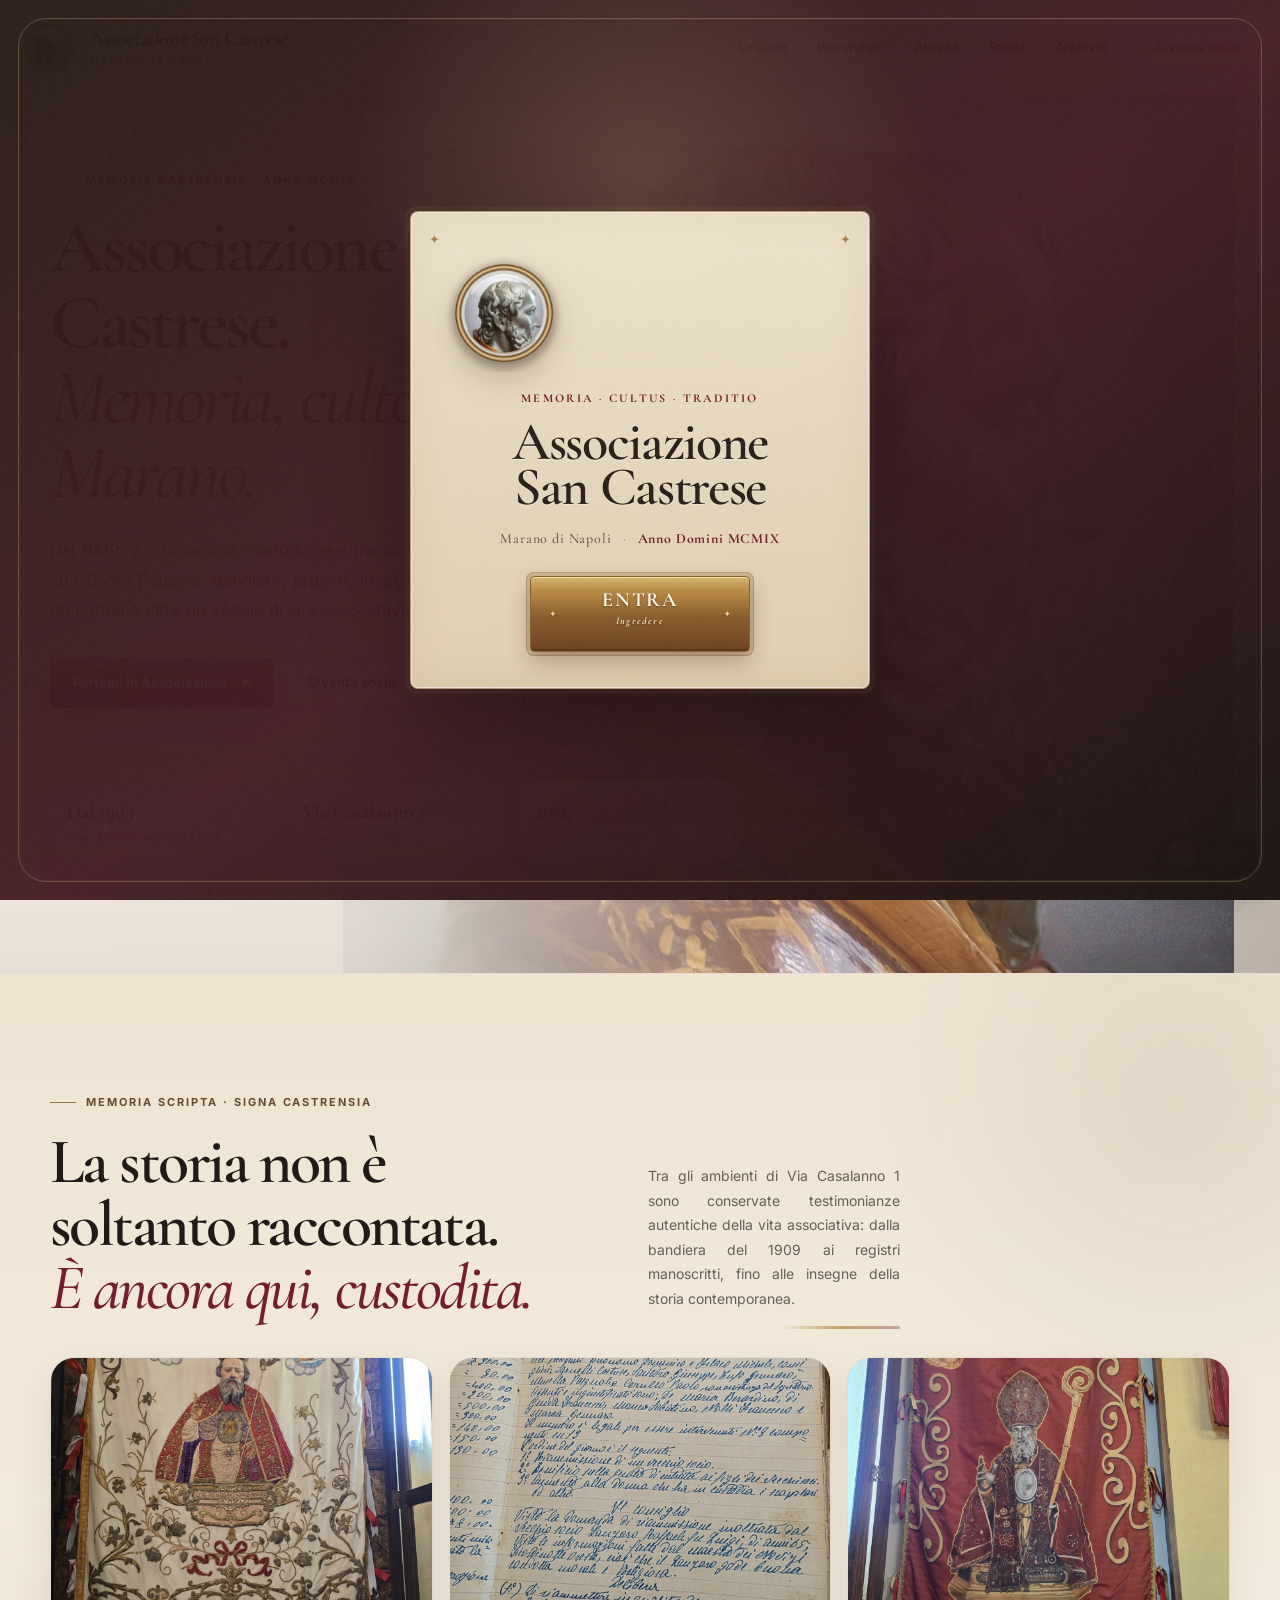
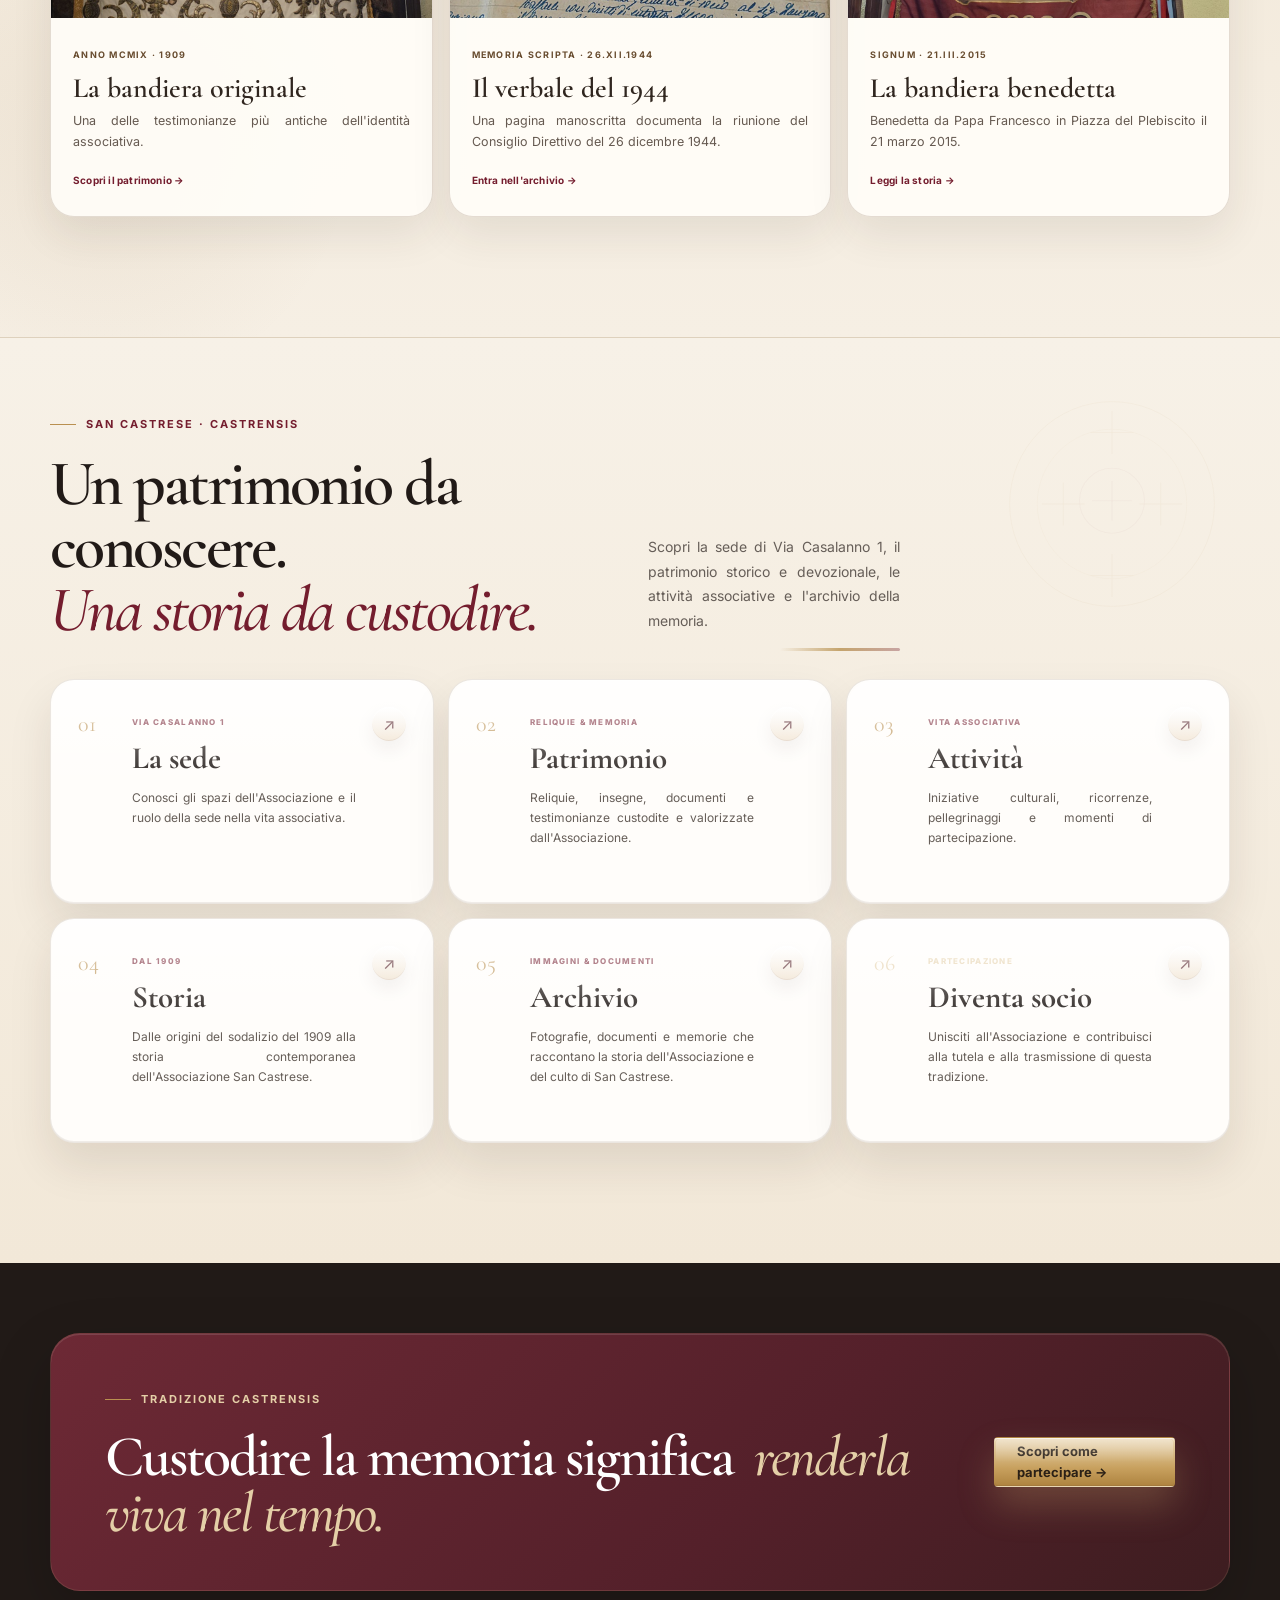
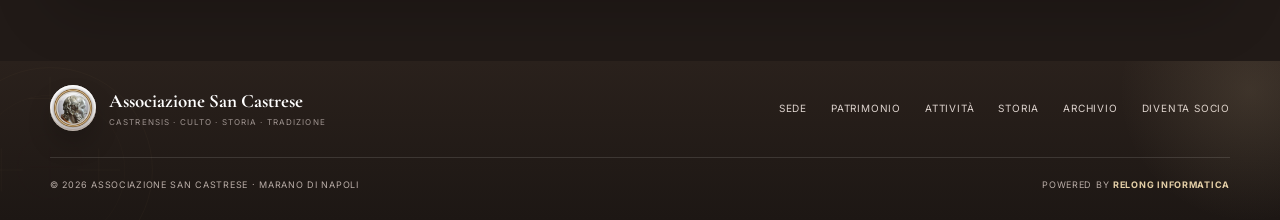
==== index.html @ 74fee5f2 "Add files via upload" ====
<!doctype html>
<html lang="it">
<head>
  <meta charset="utf-8" />
  <meta name="viewport" content="width=device-width, initial-scale=1" />
  <meta name="theme-color" content="#731c2b" />
    <meta name="application-name" content="San Castrese" />
  <meta name="mobile-web-app-capable" content="yes" />
  <meta name="apple-mobile-web-app-capable" content="yes" />
  <meta name="apple-mobile-web-app-title" content="San Castrese" />
  <meta name="apple-mobile-web-app-status-bar-style" content="black" />
  <link rel="manifest" href="manifest.webmanifest?v=5.9.5" />
  <link rel="apple-touch-icon" sizes="180x180" href="assets/apple-touch-icon-180.png?v=5.9.5" />
<meta name="description" content="Associazione San Castrese di Marano di Napoli. Dal 1909, memoria, culto e tradizione: sede, patrimonio storico, archivio e attività associative." />
  <meta property="og:title" content="Associazione San Castrese | Marano di Napoli" />
  <meta property="og:description" content="Dal 1909, memoria, culto e tradizione. Scopri la sede, il patrimonio storico, l’archivio e le attività dell’Associazione San Castrese." />
  <meta property="og:type" content="website" />
  <meta property="og:url" content="https://associazionesancastresemarano.it/" />
  <meta property="og:site_name" content="Associazione San Castrese" />
  <meta property="og:locale" content="it_IT" />
  <meta property="og:image" content="https://associazionesancastresemarano.it/assets/og-san-castrese-storico-v591.jpg?v=594" />
  <meta property="og:image:secure_url" content="https://associazionesancastresemarano.it/assets/og-san-castrese-storico-v591.jpg?v=594" />
  <meta property="og:image:type" content="image/jpeg" />
  <meta property="og:image:width" content="1200" />
  <meta property="og:image:height" content="630" />
  <meta property="og:image:alt" content="Associazione San Castrese di Marano di Napoli con la bandiera storica originale del 1909" />
  <meta name="twitter:card" content="summary_large_image" />
  <meta name="twitter:title" content="Associazione San Castrese | Marano di Napoli" />
  <meta name="twitter:description" content="Dal 1909, memoria, culto e tradizione. Patrimonio storico, archivio e attività dell’Associazione San Castrese." />
  <meta name="twitter:image" content="https://associazionesancastresemarano.it/assets/og-san-castrese-storico-v591.jpg?v=594" />
  <link rel="canonical" href="https://associazionesancastresemarano.it/" />
  <title>Associazione San Castrese | Marano di Napoli</title>
  <link rel="icon" type="image/png" sizes="512x512" href="assets/favicon-san-castrese-3d.png?v=5.5" />
  <link rel="preconnect" href="https://fonts.googleapis.com">
  <link rel="preconnect" href="https://fonts.gstatic.com" crossorigin>
  <link href="https://fonts.googleapis.com/css2?family=Cormorant+Garamond:wght@500;600;700&family=Inter:wght@400;500;600;700&display=swap" rel="stylesheet">
  <link rel="stylesheet" href="styles.css?v=5.9.5" />
</head>
<body>
  <div class="audio-entry" id="audio-entry" role="dialog" aria-modal="true" aria-label="Ingresso al sito">
    <div class="audio-entry-card">
      <img src="assets/logo-san-castrese-3d.png?v=5.7.1.1" alt="Associazione San Castrese" />
      <small class="entry-kicker">Memoria · Cultus · Traditio</small>
      <h1>Associazione<br>San Castrese</h1>
      <p><span>Marano di Napoli</span><b>Anno Domini MCMIX</b></p>
      <button type="button" id="audio-entry-button"><span>Entra</span><small>Ingredere</small></button>
    </div>
  </div>
  <a class="skip-link" href="#contenuto">Vai al contenuto</a>
  <header class="site-header" id="top">
    <div class="nav-shell">
      <a class="brand" href="index.html" aria-label="Associazione San Castrese, torna alla home">
        <span class="brand-mark" aria-hidden="true"><img src="assets/logo-san-castrese-3d.png?v=5.5" alt="" /></span>
        <span class="brand-copy"><strong>Associazione San Castrese</strong><small>Marano di Napoli</small></span>
      </a>
      <button class="menu-toggle" type="button" aria-expanded="false" aria-controls="main-nav" aria-label="Apri menu"><span></span><span></span></button>
      <nav class="main-nav" id="main-nav" aria-label="Navigazione principale">
        <a href="sede.html">La sede</a>
        <a href="patrimonio.html">Patrimonio</a>
        <a href="attivita.html">Attività</a>
        <a href="storia.html">Storia</a>
        <a href="archivio.html">Archivio</a>
        <a href="partecipa.html" class="nav-cta">Diventa socio</a>
      </nav>
    </div>
  </header>
  <main id="contenuto">
    <section class="hero home-hero" aria-labelledby="hero-title">
      <div class="hero-grid container">
        <div class="hero-copy reveal">
          <span class="eyebrow"><i></i>Memoria Castrensis · Anno MCMIX</span>
          <h1 id="hero-title">Associazione San Castrese.<br><em>Memoria, culto e tradizione a Marano.</em></h1>
          <p>Dal 1909 l'Associazione custodisce e tramanda il legame tra Marano di Napoli e il suo Santo Patrono. Bandiere, registri, insegne e memorie conservate nella sede raccontano oltre un secolo di vita associativa.</p>
          <div class="hero-actions"><a class="btn btn-primary" href="https://www.google.com/maps/dir/?api=1&amp;destination=Via%20Casalanno%201%2C%2080016%20Marano%20di%20Napoli%20NA" rel="noopener" target="_blank">Portami in Associazione <span aria-hidden="true">↗</span></a><a class="btn btn-ghost" href="partecipa.html">Diventa socio</a></div>
          <div class="hero-facts"><div><strong>Dal 1909</strong><span>Una storia associativa</span></div><div><strong>Via Casalanno 1</strong><span>La nostra sede</span></div><div><strong>2026</strong><span>Iscrizioni aperte</span></div></div>
        </div>
      </div>
    </section>

    <section class="heritage-window section" aria-labelledby="heritage-home-title">
      <div class="container">
        <div class="compact-head reveal heritage-head">
          <span class="eyebrow antique"><i></i>Memoria scripta · Signa Castrensia</span>
          <h2 id="heritage-home-title">La storia non è soltanto raccontata.<br><em>È ancora qui, custodita.</em></h2>
          <p>Tra gli ambienti di Via Casalanno 1 sono conservate testimonianze autentiche della vita associativa: dalla bandiera del 1909 ai registri manoscritti, fino alle insegne della storia contemporanea.</p>
        </div>
        <div class="heritage-home-grid">
          <a class="heritage-home-card reveal" href="patrimonio.html#signa-castrensia">
            <figure><img src="assets/history/bandiera-1909.jpg" alt="Bandiera storica originale dell'Associazione San Castrese, 1909" loading="lazy"></figure>
            <div><small>Anno MCMIX · 1909</small><strong>La bandiera originale</strong><p>Una delle testimonianze più antiche dell'identità associativa.</p><span>Scopri il patrimonio →</span></div>
          </a>
          <a class="heritage-home-card reveal reveal-delay" href="archivio.html#memoria-scripta">
            <figure><img src="assets/history/verbale-26-dicembre-1944.jpg" alt="Registro manoscritto con verbale del 26 dicembre 1944" loading="lazy"></figure>
            <div><small>Memoria scripta · 26.XII.1944</small><strong>Il verbale del 1944</strong><p>Una pagina manoscritta documenta la riunione del Consiglio Direttivo del 26 dicembre 1944.</p><span>Entra nell'archivio →</span></div>
          </a>
          <a class="heritage-home-card reveal" href="patrimonio.html#signa-castrensia">
            <figure><img src="assets/history/bandiera-2015.jpg" alt="Bandiera dell'Associazione benedetta da Papa Francesco a Napoli il 21 marzo 2015" loading="lazy"></figure>
            <div><small>Signum · 21.III.2015</small><strong>La bandiera benedetta</strong><p>Benedetta da Papa Francesco in Piazza del Plebiscito il 21 marzo 2015.</p><span>Leggi la storia →</span></div>
          </a>
        </div>
      </div>
    </section>
    <section class="site-hub section" id="scopri">
      <div class="container">
        <div class="compact-head reveal"><span class="eyebrow"><i></i>San Castrese · Castrensis</span><h2>Un patrimonio da conoscere.<br><em>Una storia da custodire.</em></h2><p>Scopri la sede di Via Casalanno 1, il patrimonio storico e devozionale, le attività associative e l'archivio della memoria.</p></div>
        <div class="hub-grid">
          <a class="hub-card reveal" href="sede.html"><span>01</span><div><small>Via Casalanno 1</small><strong>La sede</strong><p>Conosci gli spazi dell'Associazione e il ruolo della sede nella vita associativa.</p></div><i>↗</i></a>
          <a class="hub-card reveal" href="patrimonio.html"><span>02</span><div><small>Reliquie & memoria</small><strong>Patrimonio</strong><p>Reliquie, insegne, documenti e testimonianze custodite e valorizzate dall'Associazione.</p></div><i>↗</i></a>
          <a class="hub-card reveal" href="attivita.html"><span>03</span><div><small>Vita associativa</small><strong>Attività</strong><p>Iniziative culturali, ricorrenze, pellegrinaggi e momenti di partecipazione.</p></div><i>↗</i></a>
          <a class="hub-card reveal" href="storia.html"><span>04</span><div><small>Dal 1909</small><strong>Storia</strong><p>Dalle origini del sodalizio del 1909 alla storia contemporanea dell'Associazione San Castrese.</p></div><i>↗</i></a>
          <a class="hub-card reveal" href="archivio.html"><span>05</span><div><small>Immagini & documenti</small><strong>Archivio</strong><p>Fotografie, documenti e memorie che raccontano la storia dell'Associazione e del culto di San Castrese.</p></div><i>↗</i></a>
          <a class="hub-card hub-card-wine reveal" href="partecipa.html"><span>06</span><div><small>Partecipazione</small><strong>Diventa socio</strong><p>Unisciti all'Associazione e contribuisci alla tutela e alla trasmissione di questa tradizione.</p></div><i>↗</i></a>
        </div>
      </div>
    </section>
    <section class="home-promo">
      <div class="container home-promo-shell reveal"><div><span class="eyebrow light"><i></i>Tradizione Castrensis</span><h2>Custodire la memoria significa <em>renderla viva nel tempo.</em></h2></div><a class="btn btn-gold" href="partecipa.html">Scopri come partecipare →</a></div>
    </section>
  </main>
  <nav class="mobile-cta" aria-label="Azioni rapide">
    <a href="https://www.google.com/maps/dir/?api=1&amp;destination=Via%20Casalanno%201%2C%2080016%20Marano%20di%20Napoli%20NA" rel="noopener" target="_blank"><span>⌖</span>Portami in Associazione</a>
    <a href="partecipa.html"><span>+</span>Diventa socio</a>
  </nav>
  <footer class="site-footer">
    <div class="container footer-top">
      <div class="footer-brand">
        <span class="brand-mark small" aria-hidden="true"><img src="assets/logo-san-castrese-3d.png?v=5.5" alt="" /></span>
        <div><strong>Associazione San Castrese</strong><small>Castrensis · Culto · Storia · Tradizione</small></div>
      </div>
      <nav aria-label="Link footer">
        <a href="sede.html">Sede</a><a href="patrimonio.html">Patrimonio</a><a href="attivita.html">Attività</a><a href="storia.html">Storia</a><a href="archivio.html">Archivio</a><a href="partecipa.html">Diventa socio</a>
      </nav>
    </div>
    <div class="container footer-bottom">
      <p>© <span id="year"></span> Associazione San Castrese · Marano di Napoli</p>
      <p class="powered-by">Powered by <a href="https://www.relonginformatica.com/" target="_blank" rel="noopener noreferrer">ReLong Informatica</a></p>
    </div>
  </footer>
  <dialog class="lightbox" id="lightbox" aria-label="Anteprima fotografia">
    <button class="lightbox-close" type="button" aria-label="Chiudi">×</button>
    <div class="lightbox-image" id="lightbox-image"></div>
    <div class="lightbox-caption"><small id="lightbox-year"></small><strong id="lightbox-title"></strong><span>Archivio fotografico</span></div>
  </dialog>
  <script src="script.js?v=5.9.5"></script>
</body></html>
---- styles.css ----
:root{
  --wine:#731c2b;
  --wine-2:#8d2639;
  --wine-dark:#4b101b;
  --gold:#c2a067;
  --gold-light:#e1c99f;
  --cream:#f7f1e7;
  --cream-2:#eee3d2;
  --ink:#211b18;
  --muted:#756d67;
  --line:rgba(33,27,24,.14);
  --white:#fffdf9;
  --shadow:0 24px 70px rgba(32,17,16,.16);
  --serif:"Cormorant Garamond", Georgia, serif;
  --sans:"Inter", system-ui, sans-serif;
}
*{box-sizing:border-box}
html{scroll-behavior:smooth}
body{margin:0;font-family:var(--sans);background:var(--cream);color:var(--ink);line-height:1.6;overflow-x:hidden}
body::before{content:"";position:fixed;inset:0;pointer-events:none;z-index:9999;opacity:.045;background-image:url("data:image/svg+xml,%3Csvg viewBox='0 0 200 200' xmlns='http://www.w3.org/2000/svg'%3E%3Cfilter id='n'%3E%3CfeTurbulence type='fractalNoise' baseFrequency='.9' numOctaves='4' stitchTiles='stitch'/%3E%3C/filter%3E%3Crect width='100%25' height='100%25' filter='url(%23n)' opacity='.6'/%3E%3C/svg%3E")}
a{color:inherit;text-decoration:none}
button{font:inherit}
img{max-width:100%;display:block}
.container{width:min(1180px,calc(100% - 48px));margin-inline:auto}
.skip-link{position:fixed;top:10px;left:10px;transform:translateY(-140%);background:#fff;padding:10px 14px;z-index:10000;border-radius:8px}.skip-link:focus{transform:none}
.site-header{position:fixed;top:0;left:0;right:0;z-index:1000;transition:.35s ease;border-bottom:1px solid transparent;background:rgba(247,241,231,.78);backdrop-filter:blur(14px)}
.site-header.scrolled{background:rgba(247,241,231,.9);backdrop-filter:blur(18px);border-color:rgba(33,27,24,.09)}
.nav-shell{height:94px;width:min(1280px,calc(100% - 48px));margin:auto;display:flex;align-items:center;justify-content:space-between}
.brand{display:flex;align-items:center;gap:14px;z-index:2}
.brand-mark{width:52px;height:52px;border:1px solid rgba(194,160,103,.9);border-radius:50%;display:block;position:relative;color:var(--wine);background:#fff;box-shadow:0 10px 26px rgba(60,34,22,.08);overflow:hidden;flex:0 0 52px}
.brand-mark::before,.brand-mark::after{display:none}
.brand-mark img{width:100%;height:100%;display:block;object-fit:cover;object-position:center 32%}
.brand-mark span{display:none}
.brand-copy{display:flex;flex-direction:column;line-height:1.1}.brand-copy strong{font-family:var(--serif);font-size:20px}.brand-copy small{font-size:10px;text-transform:uppercase;letter-spacing:.18em;color:var(--muted);margin-top:5px}
.main-nav{display:flex;align-items:center;gap:30px;font-size:13px;font-weight:600}
.main-nav a{position:relative}.main-nav a:not(.nav-cta)::after{content:"";position:absolute;left:0;bottom:-6px;width:0;height:1px;background:var(--wine);transition:.25s}.main-nav a:hover::after{width:100%}
.nav-cta{border:1px solid rgba(115,28,43,.28);padding:11px 18px;border-radius:999px;color:var(--wine)}
.menu-toggle{display:none;border:0;background:transparent;width:44px;height:44px;position:relative;z-index:3}.menu-toggle span{position:absolute;width:24px;height:1.5px;background:var(--ink);left:10px;transition:.3s}.menu-toggle span:first-child{top:17px}.menu-toggle span:last-child{top:25px}.menu-toggle[aria-expanded="true"] span:first-child{transform:rotate(45deg);top:21px}.menu-toggle[aria-expanded="true"] span:last-child{transform:rotate(-45deg);top:21px}
.hero{min-height:100svh;position:relative;display:flex;align-items:center;padding:135px 0 82px;background:
  linear-gradient(90deg,rgba(247,241,231,.99) 0%,rgba(247,241,231,.97) 34%,rgba(247,241,231,.82) 48%,rgba(247,241,231,.30) 67%,rgba(34,20,20,.10) 100%),
  url("assets/sfondo-san-castrese.jpg") 90% 43%/auto 118% no-repeat,
  #e8ded2;overflow:hidden}
.hero::after{content:"";position:absolute;right:-12vw;top:-22vh;width:62vw;height:145vh;border:1px solid rgba(115,28,43,.08);border-radius:50%;transform:rotate(17deg)}
.hero-orb{position:absolute;border-radius:50%;filter:blur(1px)}.hero-orb-a{width:390px;height:390px;background:rgba(194,160,103,.12);left:-150px;top:8%}.hero-orb-b{width:280px;height:280px;background:rgba(115,28,43,.07);right:30%;bottom:-80px}
.hero-grid{display:block;position:relative;z-index:2}.hero-copy{max-width:720px}
.eyebrow{display:inline-flex;align-items:center;gap:10px;font-size:11px;font-weight:700;letter-spacing:.18em;text-transform:uppercase;color:var(--wine);margin-bottom:20px}.eyebrow i{width:26px;height:1px;background:var(--gold)}.eyebrow.dark{color:var(--ink)}.eyebrow.light{color:var(--gold-light)}
h1,h2,h3,p{margin-top:0}h1,h2,h3{font-family:var(--serif);font-weight:600;line-height:.98}
h1{font-size:clamp(56px,6vw,92px);letter-spacing:-.045em;margin-bottom:26px;max-width:850px}h1 em,h2 em{font-weight:500;color:var(--wine);font-style:italic}
.hero-copy>p{font-size:17px;max-width:650px;color:#5f554e;margin-bottom:32px;line-height:1.75}
.hero-actions{display:flex;gap:12px;flex-wrap:wrap}.btn{display:inline-flex;align-items:center;justify-content:center;gap:12px;min-height:50px;padding:0 22px;border-radius:4px;font-size:13px;font-weight:700;transition:.25s ease;border:1px solid transparent}.btn:hover{transform:translateY(-2px)}.btn-primary{background:var(--wine);color:white;box-shadow:0 14px 35px rgba(115,28,43,.22)}.btn-ghost{border-color:rgba(33,27,24,.2);background:rgba(255,255,255,.24)}.btn-outline{border-color:var(--wine);color:var(--wine);margin-top:30px}.btn-gold{background:var(--gold);color:#24170d}.btn-light{border-color:rgba(255,255,255,.35);color:#fff}
.hero-facts{display:grid;grid-template-columns:repeat(3,1fr);gap:14px;margin-top:48px;padding-top:24px;border-top:1px solid rgba(33,27,24,.12);max-width:690px}.hero-facts div{display:flex;flex-direction:column}.hero-facts strong{font-family:var(--serif);font-size:20px}.hero-facts span{font-size:10px;text-transform:uppercase;letter-spacing:.12em;color:var(--muted);margin-top:2px}
.hero-visual{position:relative;min-height:620px}.hero-frame{position:absolute;inset:0 0 0 55px;border-radius:240px 240px 22px 22px;overflow:hidden;box-shadow:var(--shadow);background:#cbb8a5}.hero-photo{position:absolute;inset:0;background-size:cover;background-position:center 36%;transform:scale(1.02);transition:1.2s ease}.hero-frame:hover .hero-photo{transform:scale(1.06)}.hero-photo-overlay{position:absolute;inset:0;background:linear-gradient(to bottom,rgba(24,9,11,.02) 40%,rgba(24,9,11,.78) 100%)}.hero-caption{position:absolute;left:38px;right:38px;bottom:32px;color:#fff;display:flex;flex-direction:column}.caption-kicker{font-size:10px;text-transform:uppercase;letter-spacing:.18em;color:#ead6b4}.hero-caption strong{font-family:var(--serif);font-size:38px;line-height:1}.hero-caption small{font-size:9px;opacity:.68;margin-top:8px}.floating-seal{position:absolute;left:0;top:46%;width:124px;height:124px;border-radius:50%;background:var(--wine);color:#fff;display:grid;place-items:center;align-content:center;border:1px solid rgba(255,255,255,.28);box-shadow:0 16px 38px rgba(66,20,26,.3)}.floating-seal::before{content:"";position:absolute;inset:8px;border:1px solid rgba(194,160,103,.5);border-radius:50%}.floating-seal strong{font-family:var(--serif);font-size:34px;line-height:1}.floating-seal span{font-size:7px;letter-spacing:.22em;color:var(--gold-light)}
.scroll-cue{position:absolute;bottom:24px;left:50%;transform:translateX(-50%);display:flex;gap:8px;align-items:center;font-size:9px;text-transform:uppercase;letter-spacing:.2em;color:var(--muted);z-index:4}.scroll-cue span{width:1px;height:28px;background:var(--gold);display:block}
.manifesto{padding:100px 0;background:var(--wine);color:#fff}.manifesto-grid{display:grid;grid-template-columns:70px 1fr .6fr;gap:48px;align-items:start}.section-number{font-family:var(--serif);font-size:22px;color:var(--gold)}.manifesto h2,.section-head h2,.association h2,.feature-copy h2,.territory h2,.contact h2,.archive-top h2{font-size:clamp(44px,5vw,70px);letter-spacing:-.035em;margin-bottom:20px}.manifesto h2 em{color:var(--gold-light)}.manifesto .lead{font-size:20px;max-width:700px;color:#f1e6dc}.manifesto-note{border-left:1px solid rgba(255,255,255,.18);padding-left:34px;margin-top:44px;color:#dfcfd0}.manifesto-note p{font-size:14px}.text-link{font-size:12px;text-transform:uppercase;letter-spacing:.11em;color:var(--gold-light);display:inline-flex;gap:10px;align-items:center;margin-top:14px}
.section{padding:120px 0}.section-head{display:grid;grid-template-columns:1fr .45fr;gap:70px;align-items:end;margin-bottom:68px}.section-head>p{color:var(--muted);font-size:14px;line-height:1.8;margin-bottom:9px}.section-head.light h2{color:#fff}.section-head.light h2 em{color:var(--gold-light)}.section-head.light>p{color:#d6c6c5}
.story{background:#211a17;color:#fff}.story .section-head h2 em{color:var(--gold-light)}.story .section-head>p{color:#bdb4af}.story .eyebrow{color:var(--gold-light)}
.timeline{position:relative;margin-top:36px}.timeline::before{content:"";position:absolute;left:178px;top:8px;bottom:8px;width:1px;background:rgba(194,160,103,.26)}.timeline-item{display:grid;grid-template-columns:145px 65px 1fr;align-items:start;min-height:170px}.timeline-year{font-family:var(--serif);font-size:24px;color:var(--gold-light);text-align:right;padding-top:13px}.timeline-dot{width:11px;height:11px;border-radius:50%;background:var(--gold);margin:21px auto 0;position:relative;box-shadow:0 0 0 8px #211a17}.timeline-card{padding:8px 0 42px 20px;max-width:720px}.timeline-tag{font-size:9px;letter-spacing:.18em;text-transform:uppercase;color:var(--gold);font-weight:700}.timeline-card h3{font-size:34px;margin:6px 0 10px}.timeline-card p{color:#aaa09a;font-size:14px;max-width:650px}.timeline-item.featured .timeline-card{padding:22px 28px 28px;background:rgba(115,28,43,.35);border:1px solid rgba(194,160,103,.25);border-radius:4px}.timeline-item.featured .timeline-dot{background:#fff}.timeline-item.featured .timeline-year{color:#fff}
.association{background:var(--cream)}.association-grid{display:grid;grid-template-columns:.9fr 1.1fr;gap:95px;align-items:center}.photo-stack{position:relative;min-height:650px}.photo-card{margin:0;background:#ddd;box-shadow:var(--shadow);position:absolute;overflow:hidden}.photo-card-main{inset:10px 72px 68px 0}.photo-card img{width:100%;height:100%;object-fit:cover}.photo-card figcaption{position:absolute;left:22px;bottom:22px;z-index:3;max-width:calc(100% - 210px);background:rgba(34,24,20,.72);color:white;padding:8px 11px;font-size:9px;letter-spacing:.12em;text-transform:uppercase;backdrop-filter:blur(8px)}.img-fallback{display:block;width:100%;height:100%;background:linear-gradient(145deg,#8c6c5c,#4c242c)}.quote-card{position:absolute;right:-12px;bottom:-28px;z-index:2;width:260px;background:var(--wine);color:#fff;padding:26px 24px 24px;box-shadow:0 18px 42px rgba(50,12,20,.25)}.quote-card>span{font-family:var(--serif);font-size:56px;line-height:.7;color:var(--gold)}.quote-card p{font-family:var(--serif);font-size:20px;line-height:1.2;margin:4px 0 0}.association-copy>.lead{font-size:19px;color:#4d443f}.association-copy>p:not(.lead){color:var(--muted);font-size:14px}.values-grid{display:grid;grid-template-columns:1fr 1fr;border-top:1px solid var(--line);border-left:1px solid var(--line);margin-top:34px}.values-grid>div{padding:20px;border-right:1px solid var(--line);border-bottom:1px solid var(--line);display:grid;grid-template-columns:32px 1fr}.values-grid span{font-size:9px;color:var(--gold);font-weight:700;grid-row:1/3}.values-grid strong{font-family:var(--serif);font-size:22px;line-height:1}.values-grid small{font-size:11px;color:var(--muted);margin-top:6px}
.traditions{background:var(--wine-dark);color:#fff}.tradition-cards{display:grid;grid-template-columns:1fr 1fr;gap:18px}.tradition-card{display:grid;grid-template-columns:112px 1fr;gap:30px;padding:38px;border:1px solid rgba(255,255,255,.14);background:rgba(255,255,255,.035);transition:.3s}.tradition-card:hover{transform:translateY(-4px);background:rgba(255,255,255,.06);border-color:rgba(194,160,103,.42)}.date-badge{width:96px;height:108px;border:1px solid rgba(194,160,103,.6);display:flex;flex-direction:column;align-items:center;justify-content:center;color:var(--gold-light)}.date-badge strong{font-family:var(--serif);font-size:44px;line-height:.8}.date-badge span{font-size:9px;letter-spacing:.2em;margin-top:10px}.card-kicker{font-size:9px;letter-spacing:.17em;text-transform:uppercase;color:var(--gold)}.tradition-card h3{font-size:32px;margin:6px 0 12px}.tradition-card p{font-size:13px;color:#cdbfc0}.tradition-card a{font-size:10px;text-transform:uppercase;letter-spacing:.13em;color:var(--gold-light)}.tradition-strip{display:grid;grid-template-columns:repeat(4,1fr);margin-top:60px;border-top:1px solid rgba(255,255,255,.15);border-bottom:1px solid rgba(255,255,255,.15)}.tradition-strip>div{display:grid;grid-template-columns:35px 1fr;gap:12px;padding:24px 18px;border-right:1px solid rgba(255,255,255,.12)}.tradition-strip>div:last-child{border-right:0}.tradition-strip span{font-family:var(--serif);color:var(--gold);font-size:19px}.tradition-strip p{font-size:11px;text-transform:uppercase;letter-spacing:.08em;margin:0;color:#d9cbcb}
.archive{background:#f8f3eb}.archive-top{display:grid;grid-template-columns:1fr .75fr;gap:90px;align-items:end;margin-bottom:52px}.archive-intro p{font-size:14px;color:var(--muted)}.filter-pills{display:flex;flex-wrap:wrap;gap:8px;margin-top:22px}.filter-pills button{border:1px solid var(--line);background:transparent;border-radius:999px;padding:8px 13px;font-size:10px;font-weight:700;text-transform:uppercase;letter-spacing:.08em;cursor:pointer}.filter-pills button.active{background:var(--wine);color:#fff;border-color:var(--wine)}
.gallery-grid{display:grid;grid-template-columns:repeat(12,1fr);grid-auto-rows:220px;gap:12px}.gallery-item{position:relative;overflow:hidden;border:0;padding:0;background:#cbb8a5;cursor:pointer;text-align:left;color:#fff}.gallery-item:nth-child(1){grid-column:span 7;grid-row:span 2}.gallery-item:nth-child(2){grid-column:span 5}.gallery-item:nth-child(3){grid-column:span 5}.gallery-item:nth-child(4){grid-column:span 5}.gallery-item:nth-child(5){grid-column:span 7}.gallery-image{position:absolute;inset:0;background-size:cover;background-position:center;transition:.45s}.gallery-item:hover .gallery-image{transform:scale(1.04)}.gallery-overlay{position:absolute;inset:0;padding:24px;display:flex;flex-direction:column;justify-content:flex-end;background:linear-gradient(to top,rgba(29,14,16,.8),rgba(29,14,16,0) 65%)}.gallery-overlay small{font-size:9px;text-transform:uppercase;letter-spacing:.14em;color:var(--gold-light)}.gallery-overlay strong{font-family:var(--serif);font-size:25px;max-width:360px}.gallery-overlay i{position:absolute;right:20px;bottom:20px;width:34px;height:34px;border:1px solid rgba(255,255,255,.5);border-radius:50%;font-style:normal;display:grid;place-items:center;font-size:18px}.text-tile{padding:28px!important;background:var(--wine)!important;display:flex;flex-direction:column;justify-content:center}.text-tile .archive-count{font-family:var(--serif);font-size:30px;color:var(--gold-light)}.text-tile strong{font-family:var(--serif);font-size:25px;line-height:1.05;margin:7px 0}.text-tile p{font-size:12px;color:#dbc9cb}.text-tile a{font-size:9px;text-transform:uppercase;letter-spacing:.11em;color:var(--gold-light)}.source-note{display:flex;gap:12px;align-items:flex-start;margin-top:22px;padding:14px 16px;border:1px solid var(--line);background:rgba(255,255,255,.45)}.source-note span{color:var(--gold)}.source-note p{font-size:10px;color:var(--muted);margin:1px 0 0}
.feature-story{background:linear-gradient(115deg,#291518 0%,#4b101b 62%,#6f1c2a 100%);color:white;position:relative;overflow:hidden}.feature-story::after{content:"848";position:absolute;right:-20px;bottom:-105px;font-family:var(--serif);font-size:310px;line-height:1;color:rgba(255,255,255,.035)}.feature-grid{display:grid;grid-template-columns:.6fr 1.4fr;gap:110px;position:relative;z-index:2}.feature-meta{display:flex;flex-direction:column}.feature-number{font-family:var(--serif);font-size:150px;line-height:.75;color:var(--gold-light);letter-spacing:-.07em;margin-top:42px}.feature-meta small{font-family:var(--serif);font-size:28px;color:var(--gold);font-style:italic}.feature-copy h2 em{color:var(--gold-light)}.feature-copy>p{max-width:650px;color:#d8cacc}.feature-copy blockquote{margin:34px 0;padding:24px 0 24px 28px;border-left:1px solid var(--gold);font-family:var(--serif);font-size:28px;line-height:1.2;color:#f0dfcf;max-width:640px}
.events{background:var(--cream)}.event-list{border-top:1px solid var(--line)}.event-row{display:grid;grid-template-columns:120px 1fr 50px;gap:30px;align-items:center;padding:28px 10px;border-bottom:1px solid var(--line);transition:.25s}.event-row:hover{background:rgba(255,255,255,.45);padding-left:22px}.event-date{display:flex;flex-direction:column;align-items:center;border-right:1px solid var(--line)}.event-date strong{font-family:var(--serif);font-size:36px;line-height:1;color:var(--wine)}.event-date span{font-size:8px;letter-spacing:.15em;color:var(--muted);margin-top:5px}.event-copy small{font-size:9px;text-transform:uppercase;letter-spacing:.13em;color:var(--gold)}.event-copy h3{font-size:27px;margin:3px 0 4px}.event-copy p{font-size:12px;color:var(--muted);margin:0}.event-row>a{width:40px;height:40px;border:1px solid var(--line);border-radius:50%;display:grid;place-items:center}.event-row.highlight{background:rgba(115,28,43,.045)}
.territory{background:#efe4d5}.territory-grid{display:grid;grid-template-columns:.9fr 1.1fr;gap:80px;align-items:center}.territory-copy>p{font-size:14px;color:var(--muted);max-width:520px}.place-list{margin-top:34px;border-top:1px solid var(--line)}.place-list button{width:100%;border:0;border-bottom:1px solid var(--line);background:transparent;text-align:left;padding:15px 2px;font-size:13px;font-weight:700;display:flex;justify-content:space-between;cursor:pointer;color:var(--ink)}.place-list button span{font-size:9px;text-transform:uppercase;letter-spacing:.12em;color:var(--muted);font-weight:500}.place-list button.active{color:var(--wine)}.map-art{position:relative;background:#e6d8c6;min-height:570px;border-radius:50% 50% 10px 10px;overflow:hidden;display:grid;place-items:center}.map-art svg{width:92%;height:auto}.coast{fill:rgba(255,253,249,.55);stroke:#c6b196;stroke-width:1.4}.map-line{fill:none;stroke:var(--gold);stroke-width:1.5;stroke-dasharray:5 7}.pin circle:first-child{fill:#e5d4be;stroke:var(--wine);stroke-width:1}.pin circle:nth-child(2){fill:var(--wine)}.pin text{text-anchor:middle;font-family:var(--sans);font-size:9px;font-weight:700;letter-spacing:1.1px;fill:#55463e}.pin-marano circle:first-child{fill:var(--wine);stroke:var(--wine)}.pin-marano circle:nth-child(2){fill:var(--gold-light)}.pin-marano text{fill:var(--wine);font-size:11px}.pin{transition:.25s;transform-box:fill-box;transform-origin:center}.pin.active{filter:drop-shadow(0 5px 10px rgba(115,28,43,.25))}.map-label{position:absolute;left:38px;bottom:35px;display:flex;flex-direction:column}.map-label span{font-size:9px;text-transform:uppercase;letter-spacing:.15em;color:var(--wine)}.map-label strong{font-family:var(--serif);font-size:25px}
.contact{background:var(--ink);color:white;padding-bottom:72px}.contact-shell{background:var(--wine);padding:66px;display:grid;grid-template-columns:1fr 360px;gap:75px;align-items:center;position:relative;overflow:hidden}.contact-shell::before{content:"";position:absolute;width:380px;height:380px;border:1px solid rgba(255,255,255,.09);border-radius:50%;left:-160px;bottom:-230px}.contact h2 em{color:var(--gold-light)}.contact-copy>p{max-width:640px;color:#dbcacc}.contact-actions{display:flex;gap:10px;flex-wrap:wrap;margin-top:28px}.contact-card{background:#fff;color:var(--ink);padding:34px;position:relative;min-height:280px}.contact-card-label{font-size:8px;text-transform:uppercase;letter-spacing:.17em;color:var(--gold);font-weight:700}.contact-card h3{font-size:31px;margin:6px 0 2px}.contact-card p{font-size:12px;color:var(--muted)}.contact-card hr{border:0;border-top:1px solid var(--line);margin:24px 0}.mini-seal{position:absolute;right:24px;bottom:18px;width:50px;height:50px;border:1px solid var(--gold);border-radius:50%;display:grid;place-items:center;font-family:var(--serif);font-size:18px;color:var(--wine)}
.site-footer{background:var(--ink);color:white;padding:24px 0 28px}.footer-top{display:flex;justify-content:space-between;align-items:center;padding-bottom:26px;border-bottom:1px solid rgba(255,255,255,.12)}.footer-brand{display:flex;align-items:center;gap:13px}.brand-mark.small{width:42px;height:42px;flex-basis:42px;background:#fff;color:#fff}.footer-brand>div{display:flex;flex-direction:column}.footer-brand strong{font-family:var(--serif);font-size:19px}.footer-brand small{font-size:8px;text-transform:uppercase;letter-spacing:.14em;color:#9f9490}.footer-top nav{display:flex;gap:24px;font-size:10px;text-transform:uppercase;letter-spacing:.08em;color:#c9c0bb}.footer-bottom{display:flex;justify-content:space-between;gap:20px;padding-top:20px;color:#877d78;font-size:9px;text-transform:uppercase;letter-spacing:.08em}.footer-bottom p{margin:0}
.lightbox{border:0;padding:0;width:min(900px,92vw);height:min(760px,88vh);background:#171210;color:white;box-shadow:0 30px 120px rgba(0,0,0,.55)}.lightbox::backdrop{background:rgba(15,8,8,.8);backdrop-filter:blur(8px)}.lightbox-close{position:absolute;z-index:3;right:14px;top:12px;width:42px;height:42px;border:1px solid rgba(255,255,255,.4);border-radius:50%;background:rgba(0,0,0,.2);color:white;font-size:26px;cursor:pointer}.lightbox-image{height:calc(100% - 95px);background-size:cover;background-position:center;background-color:#44302d}.lightbox-caption{height:95px;padding:18px 24px;display:grid;grid-template-columns:100px 1fr auto;align-items:center}.lightbox-caption small{font-size:10px;color:var(--gold)}.lightbox-caption strong{font-family:var(--serif);font-size:25px}.lightbox-caption span{font-size:9px;text-transform:uppercase;letter-spacing:.11em;color:#817873}
.reveal{opacity:0;transform:translateY(28px);transition:opacity .8s ease,transform .8s ease}.reveal.visible{opacity:1;transform:none}.reveal-delay{transition-delay:.12s}
@media(max-width:980px){
  .nav-shell{height:78px}.menu-toggle{display:block}.main-nav{position:fixed;inset:0;background:var(--cream);flex-direction:column;justify-content:center;font-family:var(--serif);font-size:34px;gap:18px;opacity:0;visibility:hidden;transform:translateY(-15px);transition:.3s}.main-nav.open{opacity:1;visibility:visible;transform:none}.nav-cta{font-family:var(--sans);font-size:13px;margin-top:12px}.hero{padding-top:110px;min-height:auto}.hero-grid,.association-grid,.territory-grid{grid-template-columns:1fr;gap:55px}.hero-visual{min-height:620px;max-width:620px;width:100%;margin:auto}.hero-frame{inset:0 28px 0 50px}.manifesto-grid{grid-template-columns:50px 1fr}.manifesto-note{grid-column:2}.section-head,.archive-top,.feature-grid,.contact-shell{grid-template-columns:1fr;gap:34px}.section-head>p{max-width:650px}.association-grid{gap:75px}.photo-stack{max-width:620px;width:100%;margin:auto}.tradition-cards{grid-template-columns:1fr}.gallery-grid{grid-template-columns:repeat(2,1fr);grid-auto-rows:270px}.gallery-item:nth-child(n){grid-column:auto;grid-row:auto}.gallery-item:nth-child(1){grid-column:span 2}.gallery-item:nth-child(5){grid-column:span 2}.feature-meta{flex-direction:row;align-items:flex-end;gap:12px}.feature-number{font-size:105px;margin-top:12px}.contact-shell{padding:48px}.contact-card{max-width:560px}.footer-top{align-items:flex-start}.footer-top nav{flex-wrap:wrap;justify-content:flex-end}}
@media(max-width:680px){
  .container,.nav-shell{width:min(100% - 28px,1180px)}.brand-copy strong{font-size:17px}.brand-copy small{font-size:8px}.brand-mark{width:44px;height:44px}.section{padding:82px 0}.hero{padding:100px 0 70px}.hero-grid{gap:42px}.hero-copy h1{font-size:50px}.hero-copy>p{font-size:15px}.hero-actions{display:grid;grid-template-columns:1fr}.hero-facts{gap:8px}.hero-facts strong{font-size:17px}.hero-facts span{font-size:8px}.hero-visual{min-height:480px}.hero-frame{inset:0 10px 0 28px;border-radius:170px 170px 15px 15px}.floating-seal{width:92px;height:92px;left:2px}.floating-seal strong{font-size:26px}.hero-caption{left:24px;right:24px;bottom:22px}.hero-caption strong{font-size:30px}.scroll-cue{display:none}.manifesto{padding:75px 0}.manifesto-grid{grid-template-columns:1fr;gap:18px}.section-number{display:none}.manifesto-note{grid-column:auto;margin-top:5px;padding-left:20px}.manifesto h2,.section-head h2,.association h2,.feature-copy h2,.territory h2,.contact h2,.archive-top h2{font-size:44px}.section-head{margin-bottom:42px}.timeline::before{left:9px}.timeline-item{grid-template-columns:25px 1fr;min-height:auto;padding-bottom:40px}.timeline-year{grid-column:2;text-align:left;padding:0 0 3px;font-size:19px}.timeline-dot{grid-column:1;grid-row:1/3;margin:8px 0 0 4px}.timeline-card{grid-column:2;padding:0 0 0 8px}.timeline-card h3{font-size:29px}.timeline-item.featured .timeline-card{padding:20px}.photo-stack{min-height:535px}.photo-card-main{right:36px}.quote-card{right:0;bottom:0;width:225px;padding:20px}.values-grid{grid-template-columns:1fr}.tradition-card{grid-template-columns:1fr;padding:25px}.date-badge{width:78px;height:86px}.date-badge strong{font-size:37px}.tradition-strip{grid-template-columns:1fr 1fr}.tradition-strip>div:nth-child(2){border-right:0}.gallery-grid{grid-template-columns:1fr;grid-auto-rows:260px}.gallery-item:nth-child(n){grid-column:auto}.archive-top{margin-bottom:35px}.feature-number{font-size:92px}.feature-copy blockquote{font-size:24px}.event-row{grid-template-columns:68px 1fr 38px;gap:14px;padding:22px 0}.event-date strong{font-size:27px}.event-copy h3{font-size:23px}.map-art{min-height:420px}.contact{padding-bottom:0}.contact-shell{width:100%;padding:54px 22px}.contact-actions{display:grid}.footer-top{flex-direction:column;gap:26px}.footer-top nav{justify-content:flex-start;gap:16px}.footer-bottom{flex-direction:column}.lightbox{height:72vh}.lightbox-image{height:calc(100% - 120px)}.lightbox-caption{height:120px;grid-template-columns:1fr}.lightbox-caption span{display:none}}
@media(prefers-reduced-motion:reduce){html{scroll-behavior:auto}.reveal{opacity:1;transform:none;transition:none}.hero-photo,.gallery-image,.btn,.tradition-card{transition:none}}


/* V1.1 — responsive hardening + permanent ReLong credit */
.powered-by a{color:var(--gold-light);font-weight:700;transition:opacity .2s ease}
.powered-by a:hover{opacity:.78}

@media(max-width:980px){
  .site-header{background:rgba(247,241,231,.92);backdrop-filter:blur(18px);border-bottom:1px solid rgba(33,27,24,.08)}
  .main-nav{z-index:1;padding:92px 28px 42px;overflow-y:auto;overscroll-behavior:contain}
  .main-nav a{width:min(420px,100%);text-align:center;padding:8px 12px}
  .main-nav .nav-cta{padding:13px 22px}
  .hero-grid,.association-grid,.territory-grid,.feature-grid,.contact-shell{min-width:0}
  .hero-copy,.association-copy,.territory-copy,.feature-copy,.contact-copy{min-width:0}
  .gallery-item,.tradition-card,.event-row{min-width:0}
}

@media(max-width:680px){
  html{scroll-padding-top:78px}
  body{font-size:15px}
  .nav-shell{height:72px}
  .brand{gap:10px;max-width:calc(100% - 54px)}
  .brand-copy{min-width:0}
  .brand-copy strong{font-size:15px;white-space:nowrap;overflow:hidden;text-overflow:ellipsis}
  .brand-copy small{letter-spacing:.12em}
  .brand-mark{flex:0 0 42px;width:42px;height:42px}
  .main-nav{font-size:32px;gap:12px;padding-top:88px}

  .hero{padding:92px 0 56px}
  .hero-copy h1{font-size:clamp(39px,12vw,50px);line-height:1.01;letter-spacing:-.035em}
  .hero-copy h1 br{display:none}
  .hero-copy>p{line-height:1.65;margin-bottom:26px}
  .hero-actions .btn{width:100%;min-height:52px}
  .hero-facts{grid-template-columns:1fr;gap:0;margin-top:34px;padding-top:0;border-top:0}
  .hero-facts div{padding:13px 0;border-top:1px solid rgba(33,27,24,.12)}
  .hero-facts strong{font-size:19px}
  .hero-facts span{font-size:9px;margin-top:1px}
  .hero-visual{min-height:430px}
  .hero-frame{inset:0 4px 0 22px;border-radius:150px 150px 14px 14px}
  .floating-seal{width:82px;height:82px;left:0;top:47%}
  .floating-seal strong{font-size:23px}
  .floating-seal span{font-size:6px}
  .hero-caption{left:20px;right:18px;bottom:18px}
  .hero-caption strong{font-size:28px}
  .hero-caption small{max-width:240px;line-height:1.35}

  .manifesto h2,.section-head h2,.association h2,.feature-copy h2,.territory h2,.contact h2,.archive-top h2{font-size:clamp(38px,11.5vw,44px);line-height:1.01}
  .manifesto h2 br,.section-head h2 br,.association h2 br,.feature-copy h2 br,.territory h2 br,.contact h2 br,.archive-top h2 br{display:none}
  .manifesto .lead,.association-copy>.lead{font-size:17px}

  .timeline-item{grid-template-columns:22px minmax(0,1fr)}
  .timeline::before{left:8px}
  .timeline-card{min-width:0;padding-left:10px}
  .timeline-card h3{font-size:27px;line-height:1.03}
  .timeline-card p{font-size:13px;line-height:1.65}
  .timeline-item.featured .timeline-card{padding:18px}

  .photo-stack{min-height:470px}
  .photo-card-main{inset:0 22px 58px 0}
  .quote-card{width:min(220px,72vw);right:0;bottom:0;padding:18px}
  .quote-card p{font-size:18px}
  .values-grid>div{padding:17px}

  .tradition-card{gap:20px;padding:22px}
  .tradition-card h3{font-size:29px;line-height:1.02}
  .tradition-strip{grid-template-columns:1fr}
  .tradition-strip>div{border-right:0!important}

  .filter-pills{display:flex;overflow-x:auto;gap:8px;padding:2px 0 8px;scrollbar-width:none;-webkit-overflow-scrolling:touch}
  .filter-pills::-webkit-scrollbar{display:none}
  .filter-pills button{flex:0 0 auto;min-height:42px;padding-inline:15px}
  .gallery-grid{gap:12px;grid-auto-rows:240px}
  .gallery-item{border-radius:2px}

  .event-row{grid-template-columns:58px minmax(0,1fr) 28px;gap:12px}
  .event-copy h3{font-size:21px;line-height:1.05}
  .event-copy p{font-size:12px}

  .map-art{min-height:360px;border-radius:42% 42% 10px 10px}
  .map-art svg{width:110%;max-width:none}
  .map-label{left:22px;bottom:20px}
  .place-list button{min-height:52px;align-items:center;gap:12px}
  .place-list button span{text-align:right;line-height:1.3}

  .contact-shell{padding:46px 18px}
  .contact-card{padding:26px 22px;min-height:250px}
  .contact-card h3{font-size:28px}
  .contact-actions .btn{width:100%;min-height:52px;padding:0 16px;text-align:center}

  .footer-top nav{display:grid;grid-template-columns:repeat(2,minmax(0,1fr));width:100%;gap:10px 18px}
  .footer-top nav a{padding:6px 0}
  .footer-bottom{gap:10px;align-items:flex-start;line-height:1.6}
  .powered-by{font-size:10px}

  .lightbox{width:94vw;height:78dvh;max-height:720px}
  .lightbox-close{width:46px;height:46px;right:10px;top:10px;background:rgba(0,0,0,.45)}
  .lightbox-image{height:calc(100% - 112px)}
  .lightbox-caption{height:112px;padding:16px 18px;align-content:center}
  .lightbox-caption strong{font-size:22px;line-height:1.05}
}

@media(max-width:390px){
  .container,.nav-shell{width:calc(100% - 22px)}
  .brand-copy strong{font-size:14px}
  .brand-copy small{font-size:7px}
  .hero{padding-top:86px}
  .hero-copy h1{font-size:38px}
  .hero-copy>p{font-size:14px}
  .hero-visual{min-height:385px}
  .hero-frame{inset:0 0 0 18px;border-radius:136px 136px 12px 12px}
  .floating-seal{width:74px;height:74px}
  .hero-caption strong{font-size:26px}
  .manifesto h2,.section-head h2,.association h2,.feature-copy h2,.territory h2,.contact h2,.archive-top h2{font-size:37px}
  .section{padding:70px 0}
  .photo-stack{min-height:420px}
  .quote-card{width:205px;bottom:0}
  .gallery-grid{grid-auto-rows:220px}
  .map-art{min-height:330px}
  .footer-brand strong{font-size:17px}
}

/* =========================
   V2 · Via Casalanno focus
   ========================= */
.hq{background:var(--cream-2);padding-top:110px}.hq-grid{display:grid;grid-template-columns:1.03fr .97fr;gap:78px;align-items:center}.hq-copy h2,.heritage h2,.activities h2,.join h2{font-size:clamp(44px,5vw,70px);letter-spacing:-.035em;margin-bottom:22px}.hq-copy .lead{font-size:19px;color:#4e4540;max-width:680px}.hq-points{margin-top:34px;border-top:1px solid var(--line)}.hq-points>div{display:grid;grid-template-columns:48px 1fr;column-gap:14px;padding:18px 0;border-bottom:1px solid var(--line)}.hq-points>div>span{grid-row:1/3;color:var(--gold);font-size:10px;font-weight:800;letter-spacing:.14em}.hq-points strong{font-family:var(--serif);font-size:23px;line-height:1}.hq-points p{font-size:12px;color:var(--muted);margin:7px 0 0}.hq-actions{display:flex;gap:12px;flex-wrap:wrap;margin-top:28px}.hq-actions .btn-outline{margin-top:0}.hq-visual{position:relative;min-height:590px;overflow:hidden;border-radius:240px 240px 18px 18px;background:#6c5147;box-shadow:var(--shadow)}.hq-photo{position:absolute;inset:0;background-size:cover;background-position:center;filter:saturate(.78) contrast(1.04);transform:scale(1.03)}.hq-photo-overlay{position:absolute;inset:0;background:linear-gradient(to bottom,rgba(28,14,13,.05) 35%,rgba(34,12,16,.88) 100%)}.hq-address{position:absolute;left:34px;bottom:34px;color:#fff;display:flex;flex-direction:column}.hq-address span{font-size:9px;letter-spacing:.18em;color:var(--gold-light);font-weight:700}.hq-address strong{font-family:var(--serif);font-size:43px;line-height:1}.hq-address small{font-size:11px;margin-top:7px;color:#eadede}.hq-photo-note{position:absolute;right:18px;top:22px;background:rgba(255,253,249,.9);color:var(--wine);font-size:8px;letter-spacing:.12em;text-transform:uppercase;padding:8px 10px;border-radius:999px}.proof-strip{margin-top:68px;border-top:1px solid rgba(33,27,24,.13);border-bottom:1px solid rgba(33,27,24,.13);display:grid;grid-template-columns:repeat(4,1fr)}.proof-strip>div{padding:24px 22px;border-right:1px solid rgba(33,27,24,.12);display:flex;flex-direction:column}.proof-strip>div:last-child{border-right:0}.proof-strip strong{font-family:var(--serif);font-size:29px;color:var(--wine);line-height:1}.proof-strip span{font-size:9px;text-transform:uppercase;letter-spacing:.12em;color:var(--muted);margin-top:7px}

.heritage{background:#f8f2e9}.treasure-grid{display:grid;grid-template-columns:repeat(3,1fr);gap:18px}.treasure-card{background:#fffdf9;border:1px solid rgba(33,27,24,.11);padding:30px;min-height:300px;position:relative;overflow:hidden}.treasure-card>span,.treasure-copy>span{font-size:9px;text-transform:uppercase;letter-spacing:.16em;color:var(--gold);font-weight:800}.treasure-card h3{font-size:30px;margin:10px 0 12px}.treasure-card p{font-size:13px;color:var(--muted)}.treasure-icon{width:50px;height:50px;border-radius:50%;border:1px solid rgba(194,160,103,.55);display:grid;place-items:center;color:var(--wine);font-size:20px;margin-bottom:58px}.treasure-featured{grid-column:span 3;display:grid;grid-template-columns:.75fr 1.25fr;padding:0;min-height:410px;background:#221a18;color:#fff}.treasure-art{position:relative;min-height:410px;background:radial-gradient(circle at 50% 44%,rgba(225,201,159,.34),transparent 24%),linear-gradient(135deg,#5b1725,#26191a 70%);display:grid;place-items:center;overflow:hidden}.treasure-art::before,.treasure-art::after{content:"";position:absolute;border:1px solid rgba(225,201,159,.28);border-radius:50%}.treasure-art::before{width:260px;height:260px}.treasure-art::after{width:190px;height:190px}.treasure-art strong{font-family:var(--serif);font-size:90px;color:var(--gold-light);z-index:2}.treasure-index{position:absolute;left:24px;top:20px;font-size:10px!important;color:var(--gold-light)!important;z-index:3}.relic-glow{position:absolute;width:130px;height:130px;background:rgba(255,242,204,.17);filter:blur(18px);border-radius:50%}.treasure-copy{padding:54px;align-self:center}.treasure-copy h3{font-size:43px}.treasure-copy p{color:#cfc4be;font-size:14px;max-width:650px}.treasure-copy small{display:block;margin-top:22px;padding-top:20px;border-top:1px solid rgba(255,255,255,.13);color:#9d918c;font-size:10px}.heritage-callout{margin-top:34px;background:var(--cream-2);padding:34px 38px;display:flex;align-items:center;justify-content:space-between;gap:30px;border-left:4px solid var(--gold)}.heritage-callout h3{font-size:29px;margin:0 0 8px}.heritage-callout p{font-size:12px;color:var(--muted);margin:0}.heritage-callout .eyebrow{margin-bottom:10px}

.activities{background:#351017;color:#fff}.activity-grid{display:grid;grid-template-columns:repeat(3,1fr);gap:1px;background:rgba(255,255,255,.14);border:1px solid rgba(255,255,255,.14)}.activity-card{background:#351017;padding:34px;min-height:250px}.activity-card>span{font-size:9px;color:var(--gold);font-weight:800;letter-spacing:.15em}.activity-card h3{font-size:30px;margin:46px 0 12px}.activity-card p{font-size:12px;color:#cdbfc0;margin:0}.activity-note{margin-top:24px;color:#bdaaad;font-size:11px;border-left:1px solid var(--gold);padding-left:18px;max-width:800px}

.join{background:#211a17;color:#fff;padding:110px 0}.join-shell{display:grid;grid-template-columns:.55fr 1.45fr;gap:74px;align-items:center;background:linear-gradient(135deg,rgba(115,28,43,.96),rgba(75,16,27,.98));padding:64px;position:relative;overflow:hidden}.join-shell::after{content:"";position:absolute;right:-110px;top:-170px;width:390px;height:390px;border:1px solid rgba(225,201,159,.18);border-radius:50%}.join-number{font-family:var(--serif);font-size:clamp(110px,15vw,210px);line-height:.72;color:rgba(225,201,159,.19);letter-spacing:-.06em;align-self:center}.join-copy{position:relative;z-index:2}.join-copy h2 em{color:var(--gold-light)}.join-copy>p{color:#e2d1d2;max-width:680px}.join-benefits{display:flex;flex-wrap:wrap;gap:8px;margin:25px 0}.join-benefits span{border:1px solid rgba(255,255,255,.2);padding:9px 12px;font-size:10px;text-transform:uppercase;letter-spacing:.08em}.join-copy .btn{margin-top:12px}

.powered-by a{color:var(--gold-light);font-weight:700}.powered-by a:hover{text-decoration:underline}


@media(min-width:981px){.photo-stack{padding-bottom:34px}.photo-card-main{inset:10px 92px 78px 0}}
@media(max-width:980px){.hq-grid{grid-template-columns:1fr;gap:52px}.hq-visual{min-height:520px;max-width:650px;width:100%;margin:auto}.proof-strip{grid-template-columns:repeat(2,1fr)}.proof-strip>div:nth-child(2){border-right:0}.proof-strip>div:nth-child(-n+2){border-bottom:1px solid rgba(33,27,24,.12)}.treasure-grid{grid-template-columns:1fr 1fr}.treasure-featured{grid-column:span 2}.activity-grid{grid-template-columns:1fr 1fr}.join-shell{grid-template-columns:1fr;padding:50px}.join-number{position:absolute;right:24px;top:30px;font-size:120px}.join-copy{max-width:700px}}
@media(max-width:680px){.hq{padding-top:78px}.hq-visual{min-height:440px;border-radius:160px 160px 16px 16px}.hq-address{left:24px;bottom:24px}.hq-address strong{font-size:34px}.hq-photo-note{right:12px;top:14px;font-size:7px}.proof-strip{margin-top:48px}.proof-strip>div{padding:18px 14px}.proof-strip strong{font-size:23px}.treasure-grid{grid-template-columns:1fr}.treasure-featured{grid-column:auto;display:block}.treasure-art{min-height:300px}.treasure-copy{padding:30px}.treasure-copy h3{font-size:34px}.treasure-card{min-height:auto}.treasure-icon{margin-bottom:34px}.heritage-callout{padding:26px 22px;display:block}.heritage-callout .btn{margin-top:22px;width:100%}.activity-grid{grid-template-columns:1fr}.activity-card{min-height:auto}.activity-card h3{margin-top:30px}.join{padding:80px 0}.join-shell{width:100%;padding:48px 22px}.join-number{font-size:90px;right:10px;top:18px}.join-benefits{display:grid}.join-copy .btn{width:100%}}
@media(max-width:390px){.hq-actions{display:grid}.hq-actions .btn{width:100%}.proof-strip{grid-template-columns:1fr}.proof-strip>div{border-right:0!important;border-bottom:1px solid rgba(33,27,24,.12)!important}.proof-strip>div:last-child{border-bottom:0!important}.treasure-copy h3{font-size:30px}.hq-visual{min-height:390px}.hq-address strong{font-size:30px}}

/* =========================
   V3 · Experience & conversion
   ========================= */
.entryways{position:relative;z-index:5;margin-top:-34px;padding-bottom:34px}.entryways-grid{display:grid;grid-template-columns:repeat(3,1fr);gap:14px}.entry-card{min-height:215px;background:rgba(255,253,249,.96);border:1px solid rgba(33,27,24,.11);box-shadow:0 18px 50px rgba(48,27,23,.08);padding:28px;display:grid;grid-template-columns:42px 1fr auto;gap:18px;align-items:start;transition:transform .3s ease,box-shadow .3s ease,border-color .3s ease}.entry-card:hover{transform:translateY(-6px);box-shadow:0 24px 62px rgba(48,27,23,.14);border-color:rgba(115,28,43,.26)}.entry-index{font-family:var(--serif);font-size:23px;color:var(--gold)}.entry-card small{display:block;font-size:8px;font-weight:800;letter-spacing:.17em;text-transform:uppercase;color:var(--wine);margin-bottom:10px}.entry-card strong{display:block;font-family:var(--serif);font-size:28px;line-height:1.02}.entry-card p{font-size:12px;color:var(--muted);line-height:1.6;margin:12px 0 0}.entry-card i{font-style:normal;color:var(--wine);font-size:20px}

.inside{background:#efe4d5;overflow:hidden}.inside-head{display:grid;grid-template-columns:1fr .42fr;gap:70px;align-items:end;margin-bottom:48px}.inside-head h2{font-size:clamp(48px,5.4vw,76px);letter-spacing:-.045em;margin-bottom:0}.inside-head p{font-size:14px;color:var(--muted);line-height:1.8;margin:0 0 8px}.inside-grid{display:grid;grid-template-columns:.94fr 1.06fr;gap:26px;align-items:stretch}.inside-visual{position:relative;min-height:640px;background:#5d4037;overflow:hidden;border-radius:220px 220px 12px 12px}.inside-photo{position:absolute;inset:0;background-size:cover;background-position:center;transform:scale(1.02);filter:saturate(.8) contrast(1.05)}.inside-gradient{position:absolute;inset:0;background:linear-gradient(to bottom,rgba(27,12,12,.05) 30%,rgba(31,13,16,.86) 100%)}.inside-caption{position:absolute;left:34px;right:34px;bottom:32px;color:#fff;display:flex;flex-direction:column}.inside-caption small{font-size:8px;letter-spacing:.18em;color:var(--gold-light);font-weight:800}.inside-caption strong{font-family:var(--serif);font-size:48px;line-height:1;margin-top:5px}.inside-caption span{font-size:11px;color:#d9ccca;margin-top:8px}.inside-list{display:grid;grid-template-rows:repeat(4,1fr);border-top:1px solid rgba(33,27,24,.16)}.inside-step{display:grid;grid-template-columns:68px 1fr;gap:22px;padding:25px 8px;border-bottom:1px solid rgba(33,27,24,.16);align-items:start}.inside-step>span{font-family:var(--serif);font-size:27px;color:var(--gold)}.inside-step small{font-size:8px;font-weight:800;letter-spacing:.15em;color:var(--wine)}.inside-step h3{font-size:30px;margin:5px 0 8px}.inside-step p{font-size:12px;color:var(--muted);line-height:1.65;margin:0;max-width:560px}

.uco-proof{background:#241b18;color:#fff;padding:110px 0}.uco-shell{display:grid;grid-template-columns:.55fr 1.45fr;gap:80px;align-items:center}.uco-number{font-family:var(--serif);font-size:clamp(105px,15vw,230px);line-height:.72;letter-spacing:-.07em;color:rgba(225,201,159,.17)}.uco-copy h2{font-size:clamp(48px,5.4vw,76px);letter-spacing:-.04em;margin-bottom:20px}.uco-copy h2 em{color:var(--gold-light)}.uco-copy>p{color:#cfc3bd;font-size:15px;line-height:1.8;max-width:770px}.uco-facts{display:grid;grid-template-columns:repeat(3,1fr);margin-top:34px;border-top:1px solid rgba(255,255,255,.15);border-left:1px solid rgba(255,255,255,.15)}.uco-facts>div{padding:22px;border-right:1px solid rgba(255,255,255,.15);border-bottom:1px solid rgba(255,255,255,.15);display:flex;flex-direction:column}.uco-facts strong{font-family:var(--serif);font-size:25px;color:var(--gold-light)}.uco-facts span{font-size:9px;text-transform:uppercase;letter-spacing:.12em;color:#a99d97;margin-top:5px}

.life{background:#f7f1e7}.life-grid{display:grid;grid-template-columns:.72fr 1.28fr;gap:72px;align-items:start}.life-copy{position:sticky;top:120px}.life-copy h2{font-size:clamp(46px,5vw,68px);letter-spacing:-.04em}.life-copy>p{font-size:14px;color:var(--muted);line-height:1.8}.life-columns{display:grid;grid-template-columns:1fr 1fr;gap:14px}.life-panel{padding:34px;min-height:610px}.life-panel>span{font-size:8px;font-weight:800;letter-spacing:.18em;text-transform:uppercase}.life-panel h3{font-size:36px;margin:10px 0 30px}.life-panel ul{list-style:none;margin:0;padding:0}.life-panel li{padding:18px 0;border-top:1px solid rgba(33,27,24,.12)}.life-panel li:first-child{border-top:0}.life-panel li strong{display:block;font-family:var(--serif);font-size:22px;line-height:1.1}.life-panel li small{display:block;font-size:11px;line-height:1.55;margin-top:7px}.life-panel-light{background:#fffdf9;border:1px solid rgba(33,27,24,.1)}.life-panel-light>span{color:var(--wine)}.life-panel-light li small{color:var(--muted)}.life-panel-wine{background:var(--wine);color:#fff}.life-panel-wine>span{color:var(--gold-light)}.life-panel-wine li{border-color:rgba(255,255,255,.16)}.life-panel-wine li small{color:#dfced0}

.join-steps{display:grid;grid-template-columns:repeat(3,1fr);gap:1px;background:rgba(255,255,255,.18);border:1px solid rgba(255,255,255,.18);margin:28px 0}.join-steps>div{background:rgba(77,16,28,.6);padding:20px;min-height:138px}.join-steps span{font-size:9px;color:var(--gold-light);font-weight:800}.join-steps strong{display:block;font-family:var(--serif);font-size:24px;margin:18px 0 7px}.join-steps small{display:block;font-size:10px;line-height:1.5;color:#dac9ca}.join-actions{display:flex;gap:10px;flex-wrap:wrap}.join-actions .btn{margin-top:0}

.mobile-cta{display:none}

@media(max-width:980px){
  .entryways{margin-top:0;padding-top:16px}.entryways-grid{grid-template-columns:1fr}.entry-card{min-height:auto}
  .inside-head{grid-template-columns:1fr;gap:22px}.inside-grid{grid-template-columns:1fr}.inside-visual{min-height:540px;max-width:650px;width:100%;margin:auto}.inside-list{grid-template-rows:auto}
  .uco-shell{grid-template-columns:1fr;gap:34px}.uco-number{font-size:130px}
  .life-grid{grid-template-columns:1fr;gap:42px}.life-copy{position:static}.life-columns{grid-template-columns:1fr 1fr}.life-panel{min-height:auto}
  .join-steps{grid-template-columns:1fr 1fr 1fr}
}

@media(max-width:680px){
  body{padding-bottom:66px}
  .entryways{padding:14px 0 26px}.entryways-grid{gap:9px}.entry-card{grid-template-columns:34px 1fr 20px;padding:21px 18px;gap:12px}.entry-card strong{font-size:25px}.entry-card p{font-size:11px}.entry-index{font-size:20px}
  .inside{padding-top:76px}.inside-head{margin-bottom:32px}.inside-head h2{font-size:clamp(39px,11vw,46px);line-height:1}.inside-head h2 br{display:none}.inside-visual{min-height:430px;border-radius:150px 150px 10px 10px}.inside-caption{left:23px;bottom:22px}.inside-caption strong{font-size:36px}.inside-step{grid-template-columns:45px 1fr;padding:21px 0;gap:13px}.inside-step>span{font-size:22px}.inside-step h3{font-size:25px}.inside-step p{font-size:11.5px}
  .uco-proof{padding:78px 0}.uco-number{font-size:92px}.uco-copy h2{font-size:41px}.uco-copy h2 br{display:none}.uco-facts{grid-template-columns:1fr}.uco-facts>div{padding:18px}.uco-facts strong{font-size:23px}
  .life-columns{grid-template-columns:1fr}.life-panel{padding:25px 22px}.life-panel h3{font-size:31px}.life-panel li strong{font-size:21px}
  .join-steps{grid-template-columns:1fr}.join-steps>div{min-height:auto}.join-actions{display:grid}.join-actions .btn{width:100%}
  .mobile-cta{position:fixed;left:10px;right:10px;bottom:10px;z-index:5000;display:grid;grid-template-columns:1fr 1fr;background:rgba(33,27,24,.94);backdrop-filter:blur(16px);border:1px solid rgba(255,255,255,.12);box-shadow:0 18px 50px rgba(0,0,0,.28);border-radius:999px;padding:5px}.mobile-cta a{min-height:46px;border-radius:999px;display:flex;align-items:center;justify-content:center;gap:7px;color:#fff;font-size:11px;font-weight:800}.mobile-cta a:last-child{background:var(--wine)}.mobile-cta span{font-size:15px;color:var(--gold-light)}
}

@media(max-width:390px){
  .entry-card strong{font-size:23px}.inside-visual{min-height:385px}.inside-caption strong{font-size:32px}.uco-copy h2{font-size:37px}.mobile-cta{left:7px;right:7px;bottom:7px}.mobile-cta a{font-size:10px}
}


/* V3.2 · la foto reale di San Castrese è lo sfondo protagonista della home */
@media(min-width:981px){
  .hero-copy{padding:28px 34px 30px 0;text-shadow:0 1px 0 rgba(255,255,255,.35)}
  .hero::before{content:"";position:absolute;inset:0;pointer-events:none;background:linear-gradient(to bottom,rgba(255,255,255,.10),transparent 28%,transparent 72%,rgba(41,25,22,.08));z-index:1}
}
@media(max-width:980px){
  .hero-grid{display:block}
  .hero-copy{max-width:680px}
}
@media(max-width:680px){
  .hero{min-height:auto;display:block;padding:58vh 0 58px;background:
    linear-gradient(to bottom,rgba(247,241,231,.02) 0%,rgba(247,241,231,.04) 34%,rgba(247,241,231,.62) 55%,rgba(247,241,231,.96) 70%,var(--cream) 100%),
    url("assets/sfondo-san-castrese.jpg") center 6%/112% auto no-repeat,
    var(--cream)}
  .hero::after,.hero-orb{display:none}
  .hero-copy{max-width:none;padding:24px 18px 20px;background:rgba(255,253,249,.76);backdrop-filter:blur(10px);border:1px solid rgba(255,255,255,.46);box-shadow:0 22px 55px rgba(54,35,31,.12)}
  .hero-copy h1{margin-bottom:20px}
  .hero-copy>p{color:#4c433e}
}
@media(max-width:390px){
  .hero{padding-top:54vh;background-size:118% auto;background-position:center 4%}
  .hero-copy{padding:22px 15px 18px}
}

/* V3.4 · rimozione sottotitolo hero e adattamento spazi */
.hero-copy h1{margin-top:0}
@media(max-width:680px){.hero-copy{padding-top:18px}}
@media(max-width:390px){.hero-copy{padding-top:16px}}


/* =========================
   V4 · sito multipagina compatto
   ========================= */
.site-hub{background:#f7f1e7;padding-top:92px}
.compact-head{display:grid;grid-template-columns:1fr .48fr;gap:24px 72px;align-items:end;margin-bottom:42px}
.compact-head .eyebrow{grid-column:1/-1;margin-bottom:-4px}
.compact-head h2{font-size:clamp(46px,5vw,70px);letter-spacing:-.04em;margin:0}
.compact-head h2 em{color:var(--wine);font-weight:500}.compact-head p{font-size:14px;color:var(--muted);margin:0 0 8px;line-height:1.8}
.hub-grid{display:grid;grid-template-columns:repeat(3,1fr);gap:14px}
.hub-card{min-height:225px;background:#fffdf9;border:1px solid rgba(33,27,24,.11);padding:27px;display:grid;grid-template-columns:38px 1fr auto;gap:16px;transition:.28s ease;box-shadow:0 14px 40px rgba(45,25,20,.04)}
.hub-card:hover{transform:translateY(-5px);border-color:rgba(115,28,43,.28);box-shadow:0 20px 50px rgba(45,25,20,.1)}
.hub-card>span{font-family:var(--serif);font-size:22px;color:var(--gold)}.hub-card small{font-size:8px;font-weight:800;letter-spacing:.16em;text-transform:uppercase;color:var(--wine)}.hub-card strong{display:block;font-family:var(--serif);font-size:31px;line-height:1;margin-top:10px}.hub-card p{font-size:12px;color:var(--muted);line-height:1.65;margin:14px 0 0}.hub-card i{font-style:normal;color:var(--wine);font-size:19px}.hub-card-wine{background:var(--wine);color:#fff}.hub-card-wine small,.hub-card-wine>span,.hub-card-wine i{color:var(--gold-light)}.hub-card-wine p{color:#e2d0d2}
.home-promo{background:#211a17;padding:70px 0}.home-promo-shell{display:flex;align-items:center;justify-content:space-between;gap:40px;background:linear-gradient(135deg,#731c2b,#4b101b);padding:48px 54px;color:#fff}.home-promo h2{font-size:clamp(39px,4.5vw,62px);margin:0;letter-spacing:-.035em}.home-promo h2 em{color:var(--gold-light)}
.page-hero{padding:150px 0 72px;background:linear-gradient(135deg,rgba(250,245,237,.96),rgba(234,215,194,.92));border-bottom:1px solid rgba(33,27,24,.08);position:relative;overflow:hidden}.page-hero::after{content:"";position:absolute;right:-80px;top:-170px;width:430px;height:430px;border-radius:50%;border:1px solid rgba(115,28,43,.09)}.page-hero-inner{position:relative;z-index:2;max-width:960px}.page-back{display:inline-flex;font-size:10px;text-transform:uppercase;letter-spacing:.13em;color:var(--muted);margin-bottom:28px}.page-hero h1{font-size:clamp(52px,7vw,86px);margin:0 0 20px;letter-spacing:-.05em}.page-hero p{max-width:720px;color:#5e544d;font-size:17px;line-height:1.75;margin:0}.page-hero+.section,.page-hero+section.section{padding-top:90px}
@media(max-width:980px){.hub-grid{grid-template-columns:1fr 1fr}.compact-head{grid-template-columns:1fr}.home-promo-shell{align-items:flex-start;flex-direction:column}.page-hero{padding-top:118px}}
@media(max-width:680px){
  .home-hero{padding-bottom:38px}.home-hero .hero-facts{margin-top:26px}
  .site-hub{padding:68px 0}.compact-head{margin-bottom:28px}.compact-head h2{font-size:39px}.compact-head h2 br{display:none}.compact-head p{font-size:13px}
  .hub-grid{grid-template-columns:1fr 1fr;gap:10px}.hub-card{min-height:190px;padding:18px;grid-template-columns:1fr auto;gap:8px}.hub-card>span{display:none}.hub-card strong{font-size:25px}.hub-card p{font-size:11px;line-height:1.55}.hub-card i{grid-column:2;grid-row:1}.hub-card div{grid-column:1/-1}
  .home-promo{padding:0}.home-promo-shell{width:100%;padding:42px 20px}.home-promo h2{font-size:38px}.home-promo h2 br{display:none}.home-promo .btn{width:100%}
  .page-hero{padding:102px 0 48px}.page-hero h1{font-size:46px;line-height:1}.page-hero p{font-size:15px;line-height:1.65}.page-back{margin-bottom:20px}
  .page-hero+.section,.page-hero+section.section{padding-top:68px}
}
@media(max-width:390px){.hub-grid{grid-template-columns:1fr}.hub-card{min-height:160px}.page-hero h1{font-size:41px}}


/* =========================
   V5.0 · depth / 3D sacred details
   ========================= */
:root{--shadow-soft:0 18px 38px rgba(44,24,20,.10);--shadow-deep:0 22px 58px rgba(57,26,25,.18);--bevel-light:inset 0 1px 0 rgba(255,255,255,.72), inset 0 -1px 0 rgba(70,36,31,.10);}
body{background:radial-gradient(circle at top left,rgba(225,201,159,.18),transparent 18%),radial-gradient(circle at 88% 14%,rgba(115,28,43,.08),transparent 14%),var(--cream)}
.site-header{box-shadow:0 8px 28px rgba(55,31,25,.06)}
.brand-mark{box-shadow:0 18px 34px rgba(60,34,22,.12),inset 0 1px 0 rgba(255,255,255,.8),inset 0 -2px 0 rgba(102,63,31,.22);border:1px solid rgba(188,145,82,.9);background:radial-gradient(circle at 30% 28%,rgba(255,255,255,.96),rgba(247,241,231,.92) 48%,rgba(222,203,173,.88) 100%)}
.brand-mark::after{content:"";position:absolute;inset:2px;border-radius:50%;border:1px solid rgba(255,255,255,.55);box-shadow:inset 0 0 0 1px rgba(94,56,34,.10);pointer-events:none}
.brand-mark::before{display:block;content:"";position:absolute;top:6px;left:8px;width:46%;height:22%;border-radius:999px;background:linear-gradient(180deg,rgba(255,255,255,.78),rgba(255,255,255,0));transform:rotate(-18deg);pointer-events:none}
.brand-mark.small{box-shadow:0 14px 24px rgba(0,0,0,.18),inset 0 1px 0 rgba(255,255,255,.75),inset 0 -2px 0 rgba(102,63,31,.25)}
.nav-cta{background:linear-gradient(180deg,rgba(255,255,255,.92),rgba(239,226,208,.92));box-shadow:0 12px 28px rgba(115,28,43,.10),var(--bevel-light)}
.nav-cta:hover{transform:translateY(-2px);box-shadow:0 16px 34px rgba(115,28,43,.16),var(--bevel-light)}
.btn{position:relative;overflow:hidden;box-shadow:var(--shadow-soft),var(--bevel-light);transform:translateZ(0)}
.btn::before{content:"";position:absolute;inset:1px 1px auto 1px;height:48%;border-radius:inherit;background:linear-gradient(180deg,rgba(255,255,255,.34),rgba(255,255,255,0));pointer-events:none}
.btn:hover{transform:translateY(-3px)}
.btn:active{transform:translateY(0)}
.btn-primary{background:linear-gradient(180deg,#8f2840,#671726 65%,#52111e);box-shadow:0 18px 38px rgba(115,28,43,.28),var(--bevel-light)}
.btn-ghost{background:linear-gradient(180deg,rgba(255,255,255,.82),rgba(240,232,220,.66));box-shadow:0 12px 30px rgba(31,23,20,.08),var(--bevel-light)}
.btn-outline{background:linear-gradient(180deg,rgba(255,255,255,.92),rgba(246,238,228,.88));box-shadow:0 12px 30px rgba(31,23,20,.08),var(--bevel-light)}
.btn-gold{background:linear-gradient(180deg,#ead5ac,#c9a160 62%,#b18443);box-shadow:0 18px 36px rgba(194,160,103,.30),var(--bevel-light)}
.hero-copy{position:relative}
.hero-symbols{display:grid;grid-template-columns:repeat(4,minmax(0,1fr));gap:12px;max-width:760px;margin:28px 0 10px}
.saint-symbol{display:flex;align-items:center;gap:12px;padding:12px 14px;border-radius:20px;background:linear-gradient(180deg,rgba(255,255,255,.86),rgba(246,239,230,.72));border:1px solid rgba(194,160,103,.22);box-shadow:0 16px 34px rgba(53,28,22,.08),var(--bevel-light);backdrop-filter:blur(10px)}
.symbol-orb{width:54px;height:54px;border-radius:18px;display:grid;place-items:center;background:radial-gradient(circle at 30% 25%,#fff 4%,#f6ebda 44%,#dfc090 70%,#c59a55 100%);box-shadow:0 16px 26px rgba(92,60,25,.20), inset 0 1px 0 rgba(255,255,255,.88), inset 0 -2px 0 rgba(116,83,39,.25);flex:0 0 54px;position:relative}
.symbol-orb::before{content:"";position:absolute;top:7px;left:10px;width:42%;height:20%;border-radius:999px;background:linear-gradient(180deg,rgba(255,255,255,.78),rgba(255,255,255,0))}
.symbol-orb img{width:30px;height:30px;filter:drop-shadow(0 3px 6px rgba(61,33,17,.18))}
.saint-symbol strong{display:block;font-size:15px;font-family:var(--serif);line-height:1.05}
.saint-symbol small{display:block;font-size:10px;line-height:1.35;color:var(--muted);margin-top:2px}
.hero-facts div,.hub-card,.page-hero-inner,.home-promo-shell,.life-panel,.treasure-card,.association-visual .quote-card,.entry-card{box-shadow:var(--shadow-soft)}
.hero-facts div{padding:14px 16px;border-radius:18px;background:linear-gradient(180deg,rgba(255,255,255,.70),rgba(246,238,228,.56));border:1px solid rgba(194,160,103,.16);box-shadow:0 15px 30px rgba(58,30,24,.06),var(--bevel-light)}
.hub-card,.entry-card,.treasure-card,.life-panel-light,.hq-points>div,.inside-step{position:relative;background:linear-gradient(180deg,#fffdfa,#f8f1e7)}
.hub-card::before,.entry-card::before,.treasure-card::before,.life-panel-light::before{content:"";position:absolute;inset:1px 1px auto 1px;height:48%;border-radius:inherit;background:linear-gradient(180deg,rgba(255,255,255,.75),rgba(255,255,255,0));pointer-events:none}
.hub-card{border-radius:24px;box-shadow:0 18px 42px rgba(45,25,20,.09),var(--bevel-light)}
.hub-card:hover{transform:translateY(-6px) scale(1.01);box-shadow:0 26px 58px rgba(45,25,20,.14),var(--bevel-light)}
.hub-card i{width:34px;height:34px;border-radius:50%;display:grid;place-items:center;background:linear-gradient(180deg,#fff,#efe0cb);box-shadow:0 8px 18px rgba(45,25,20,.09),var(--bevel-light)}
.hub-card-wine{background:linear-gradient(180deg,#8c2740,#691827 68%,#541320);box-shadow:0 20px 46px rgba(115,28,43,.24), inset 0 1px 0 rgba(255,255,255,.15), inset 0 -1px 0 rgba(0,0,0,.18)}
.home-promo-shell{border-radius:30px;box-shadow:0 22px 60px rgba(8,8,8,.18), inset 0 1px 0 rgba(255,255,255,.12)}
.page-hero{background:linear-gradient(145deg,rgba(250,245,237,.98),rgba(234,215,194,.92));box-shadow:inset 0 -1px 0 rgba(33,27,24,.06)}
.page-hero-inner{padding:0 2px}
.mobile-cta{box-shadow:0 22px 54px rgba(0,0,0,.30), inset 0 1px 0 rgba(255,255,255,.08)}
.mobile-cta a:last-child{background:linear-gradient(180deg,#972944,#6b1728 68%,#541320);box-shadow:0 12px 28px rgba(115,28,43,.28), inset 0 1px 0 rgba(255,255,255,.12)}
.site-footer{position:relative;overflow:hidden}
.site-footer::before{content:"";position:absolute;right:-110px;top:-110px;width:280px;height:280px;border-radius:50%;background:radial-gradient(circle,rgba(225,201,159,.12),rgba(225,201,159,0) 66%)}
@media(max-width:980px){.hero-symbols{grid-template-columns:repeat(2,1fr);max-width:520px}}
@media(max-width:680px){.hero-symbols{gap:10px}.saint-symbol{padding:10px 12px;border-radius:18px}.symbol-orb{width:48px;height:48px;flex-basis:48px}.symbol-orb img{width:26px;height:26px}.saint-symbol strong{font-size:14px}.saint-symbol small{font-size:9px}.hub-card{border-radius:22px}.page-hero-inner{padding:0}}
@media(max-width:390px){.hero-symbols{grid-template-columns:1fr}.saint-symbol small{font-size:8.5px}}


/* =========================
   V5.1 · medaglione 3D personalizzato e dettagli sacri
   ========================= */
.site-header::after{content:"";position:absolute;right:28px;bottom:-1px;width:160px;height:1px;background:linear-gradient(90deg,rgba(194,160,103,0),rgba(194,160,103,.55),rgba(194,160,103,0));opacity:.7}
.brand-mark{width:56px;height:56px;flex-basis:56px;border:0;background:transparent;box-shadow:none}
.brand-mark img{object-position:center center;filter:drop-shadow(0 10px 18px rgba(62,34,21,.18))}
.brand-mark.small{width:46px;height:46px;flex-basis:46px}
.brand-copy strong{letter-spacing:-.02em}
.hero{background:
  linear-gradient(90deg,rgba(247,241,231,.985) 0%,rgba(247,241,231,.965) 34%,rgba(247,241,231,.80) 49%,rgba(247,241,231,.28) 68%,rgba(34,20,20,.10) 100%),
  url("assets/pattern-san-castrese.svg") 87% 20%/340px 340px no-repeat,
  url("assets/sfondo-san-castrese.jpg") 90% 43%/auto 118% no-repeat,
  #e8ded2}
.hero-copy{max-width:760px}
.hero-actions{margin-bottom:4px}
.hero-symbols{display:none}
.identity-strip{position:relative;z-index:4;margin-top:-14px;padding-bottom:16px}
.identity-strip-inner{display:grid;grid-template-columns:repeat(4,1fr);gap:14px}
.identity-chip{display:flex;align-items:center;gap:12px;padding:14px 16px;border-radius:22px;background:linear-gradient(180deg,rgba(255,255,255,.92),rgba(244,236,225,.84));border:1px solid rgba(194,160,103,.18);box-shadow:0 18px 34px rgba(52,28,22,.08),inset 0 1px 0 rgba(255,255,255,.92),inset 0 -1px 0 rgba(72,45,29,.10)}
.chip-orb{width:52px;height:52px;border-radius:18px;display:grid;place-items:center;flex:0 0 52px;background:radial-gradient(circle at 30% 25%,#fff 3%,#f6ecd9 44%,#dfbf8d 72%,#b88339 100%);box-shadow:0 16px 24px rgba(93,60,25,.18), inset 0 1px 0 rgba(255,255,255,.88), inset 0 -2px 0 rgba(116,83,39,.22);position:relative}
.chip-orb::before{content:"";position:absolute;top:7px;left:11px;width:40%;height:20%;border-radius:999px;background:linear-gradient(180deg,rgba(255,255,255,.82),rgba(255,255,255,0))}
.chip-orb img{width:29px;height:29px;filter:drop-shadow(0 3px 6px rgba(61,33,17,.18))}
.identity-chip strong{display:block;font-family:var(--serif);font-size:18px;line-height:1.05}
.identity-chip small{display:block;font-size:10px;color:var(--muted);line-height:1.3;margin-top:2px}
.site-hub{position:relative;background:linear-gradient(180deg,#f7f1e7,#f3ebdf)}
.site-hub::before{content:"";position:absolute;right:3%;top:36px;width:260px;height:260px;background:url("assets/pattern-san-castrese.svg") center/contain no-repeat;opacity:.28;pointer-events:none}
.compact-head{position:relative}
.compact-head::after{content:"";position:absolute;right:0;bottom:-10px;width:120px;height:3px;border-radius:999px;background:linear-gradient(90deg,rgba(194,160,103,0),rgba(194,160,103,.95),rgba(115,28,43,.35))}
.hub-card{background:linear-gradient(180deg,rgba(255,253,249,.98),rgba(244,236,225,.92));border:1px solid rgba(194,160,103,.18);box-shadow:0 22px 44px rgba(49,27,22,.10), inset 0 1px 0 rgba(255,255,255,.88), inset 0 -1px 0 rgba(72,45,29,.08)}
.hub-card strong{margin-bottom:6px}
.hub-card i{font-size:16px;color:var(--wine-dark)}
.hub-card:hover{box-shadow:0 28px 62px rgba(49,27,22,.15), inset 0 1px 0 rgba(255,255,255,.88), inset 0 -1px 0 rgba(72,45,29,.08)}
.page-hero{background:
  linear-gradient(145deg,rgba(250,245,237,.98),rgba(234,215,194,.92)),
  url("assets/pattern-san-castrese.svg") right 40px top 28px/240px 240px no-repeat}
.page-hero::after{border-color:rgba(194,160,103,.14)}
.home-promo-shell{background:linear-gradient(135deg,#7d2133,#5a1422 62%,#421018);border:1px solid rgba(225,201,159,.12)}
.site-footer{background:linear-gradient(180deg,#221916,#1a1412)}
.site-footer::after{content:"";position:absolute;left:-80px;bottom:-80px;width:260px;height:260px;background:url("assets/pattern-san-castrese.svg") center/contain no-repeat;opacity:.18;pointer-events:none}
.powered-by a{color:var(--gold-light)}
@media(max-width:980px){
  .identity-strip{margin-top:0;padding-top:14px}
  .identity-strip-inner{grid-template-columns:repeat(2,1fr)}
  .site-hub::before{top:22px;width:190px;height:190px;opacity:.20}
}
@media(max-width:680px){
  .brand-mark{width:54px;height:54px;flex-basis:54px}
  .brand-mark.small{width:44px;height:44px;flex-basis:44px}
  .identity-strip{padding:8px 0 6px}
  .identity-strip-inner{grid-template-columns:1fr 1fr;gap:10px}
  .identity-chip{padding:12px;border-radius:18px;gap:10px}
  .chip-orb{width:46px;height:46px;flex-basis:46px;border-radius:16px}
  .chip-orb img{width:25px;height:25px}
  .identity-chip strong{font-size:15px}
  .identity-chip small{font-size:9px}
  .compact-head::after{width:88px;bottom:-6px}
  .site-hub::before{display:none}
  .page-hero{background:linear-gradient(145deg,rgba(250,245,237,.98),rgba(234,215,194,.92))}
}
@media(max-width:390px){
  .identity-strip-inner{grid-template-columns:1fr}
}


/* =========================
   V5.2 · home ripulita e sfondo foto ripristinato
   ========================= */
.hero{background:
  linear-gradient(90deg,rgba(247,241,231,.96) 0%,rgba(247,241,231,.92) 28%,rgba(247,241,231,.62) 48%,rgba(247,241,231,.18) 68%,rgba(20,10,10,.16) 100%),
  url("assets/pattern-san-castrese.svg") 82% 18%/320px 320px no-repeat,
  url("assets/sfondo-san-castrese.jpg") 88% 36%/auto 122% no-repeat,
  #e8ded2}
.hero-copy{max-width:740px}
.site-hub{padding-top:78px}
.home-promo h2 em{margin-left:.18em}
@media(max-width:680px){
  .hero{min-height:auto;display:block;padding:56vh 0 48px;background:
    linear-gradient(to bottom,rgba(247,241,231,.06) 0%,rgba(247,241,231,.10) 22%,rgba(247,241,231,.45) 48%,rgba(247,241,231,.90) 66%,#f7f1e7 100%),
    url("assets/pattern-san-castrese.svg") center 34%/180px 180px no-repeat,
    url("assets/sfondo-san-castrese.jpg") center 4%/cover no-repeat,
    #f7f1e7}
  .hero-copy{max-width:none;padding:24px 18px 20px;background:rgba(255,253,249,.86);backdrop-filter:blur(10px);border:1px solid rgba(255,255,255,.52);box-shadow:0 22px 55px rgba(54,35,31,.14)}
  .home-hero .hero-facts{margin-top:24px}
  .site-hub{padding-top:62px}
}
@media(max-width:390px){
  .hero{padding-top:52vh;background:
    linear-gradient(to bottom,rgba(247,241,231,.08) 0%,rgba(247,241,231,.12) 24%,rgba(247,241,231,.48) 50%,rgba(247,241,231,.92) 68%,#f7f1e7 100%),
    url("assets/pattern-san-castrese.svg") center 32%/160px 160px no-repeat,
    url("assets/sfondo-san-castrese.jpg") center 3%/cover no-repeat,
    #f7f1e7}
  .hero-copy{padding:22px 15px 18px}
  .home-promo h2 em{margin-left:.14em}
}

/* =========================
   V5.3 · foto reali, sede esatta e mobile refinements
   ========================= */
.local-photo{background-size:cover;background-position:center}
.hq-photo.local-photo{background-position:center 48%}
.inside-photo.local-photo{background-position:center 28%}

.real-gallery{background:linear-gradient(180deg,#f4ebdf,#efe2d2)}
.real-gallery-grid{display:grid;grid-template-columns:repeat(3,minmax(0,1fr));gap:16px}
.real-photo{margin:0;position:relative;min-height:360px;border-radius:26px;overflow:hidden;background:#d7c7b5;box-shadow:0 24px 55px rgba(44,25,20,.12),inset 0 1px 0 rgba(255,255,255,.5)}
.real-photo-wide{grid-column:span 2}
.real-photo img{width:100%;height:100%;position:absolute;inset:0;object-fit:cover;transition:transform .55s ease}
.real-photo:hover img{transform:scale(1.025)}
.real-photo::after{content:"";position:absolute;inset:0;background:linear-gradient(to bottom,transparent 48%,rgba(25,12,12,.80) 100%);pointer-events:none}
.real-photo figcaption{position:absolute;left:22px;right:22px;bottom:20px;z-index:2;color:#fff;display:flex;flex-direction:column;gap:3px}
.real-photo figcaption strong{font-family:var(--serif);font-size:25px;line-height:1.05}
.real-photo figcaption span{font-size:10px;letter-spacing:.04em;color:#eadfd8}

.treasure-photo{background-size:cover;background-position:center 26%}
.treasure-photo::after{content:"";position:absolute;inset:0;background:linear-gradient(to bottom,rgba(15,6,7,.04) 28%,rgba(20,8,10,.72) 100%)}
.treasure-photo .treasure-index{z-index:3;background:rgba(42,16,20,.66);padding:7px 9px;border-radius:999px;backdrop-filter:blur(8px)}
.treasure-card-photo{padding:0;overflow:hidden}
.treasure-thumb{height:240px;overflow:hidden;background:#ddd}
.treasure-thumb img{width:100%;height:100%;object-fit:cover;transition:transform .55s ease}
.treasure-card-photo:hover .treasure-thumb img{transform:scale(1.03)}
.treasure-card-photo>span,.treasure-card-photo>h3,.treasure-card-photo>p{margin-left:28px;margin-right:28px}
.treasure-card-photo>span{display:block;margin-top:24px}
.treasure-card-photo>p{margin-bottom:30px}

.patrimonio-focus{background:#211a17;color:#fff}
.patrimonio-focus-grid{display:grid;grid-template-columns:.88fr 1.12fr;gap:64px;align-items:center}
.patrimonio-focus figure{margin:0;min-height:620px;border-radius:32px;overflow:hidden;box-shadow:0 28px 70px rgba(0,0,0,.24)}
.patrimonio-focus figure img{width:100%;height:100%;object-fit:cover;min-height:620px}
.patrimonio-focus h2{font-size:clamp(46px,5vw,70px);letter-spacing:-.04em;margin-bottom:20px}
.patrimonio-focus h2 em{color:var(--gold-light)}
.patrimonio-focus p{color:#cfc2bc;font-size:15px;line-height:1.8;max-width:680px}
.patrimonio-focus .btn-outline{border-color:rgba(225,201,159,.7);color:var(--gold-light);background:rgba(255,255,255,.04)}

/* Home: la foto inviata torna protagonista, senza crop aggressivi */
@media(max-width:680px){
  .hero{min-height:auto;display:block;padding:58vh 0 52px;background:
    linear-gradient(to bottom,rgba(247,241,231,.02) 0%,rgba(247,241,231,.04) 35%,rgba(247,241,231,.60) 56%,rgba(247,241,231,.96) 72%,var(--cream) 100%),
    url("assets/sfondo-san-castrese.jpg") center 6%/112% auto no-repeat,
    var(--cream)}
  .hero-copy{max-width:none;padding:24px 18px 20px;background:rgba(255,253,249,.82);backdrop-filter:blur(10px);border:1px solid rgba(255,255,255,.52);box-shadow:0 22px 55px rgba(54,35,31,.14)}
  .hero-copy h1{margin-bottom:18px}
  .hero-copy>p{color:#4c433e}
  .mobile-cta{grid-template-columns:1.18fr .82fr}
  .mobile-cta a{font-size:10px;white-space:nowrap}
  .real-gallery-grid{grid-template-columns:1fr;gap:12px}
  .real-photo,.real-photo-wide{grid-column:auto;min-height:430px;border-radius:22px}
  .real-photo figcaption strong{font-size:23px}
  .treasure-thumb{height:300px}
  .patrimonio-focus-grid{grid-template-columns:1fr;gap:30px}
  .patrimonio-focus figure,.patrimonio-focus figure img{min-height:500px}
  .patrimonio-focus h2{font-size:40px}
}
@media(max-width:390px){
  .hero{padding-top:54vh;background-size:118% auto;background-position:center 4%}
  .mobile-cta a{font-size:9.5px}
  .real-photo,.real-photo-wide{min-height:390px}
  .treasure-thumb{height:270px}
  .patrimonio-focus figure,.patrimonio-focus figure img{min-height:450px}
}


/* =========================================================
   V5.4 FINAL MOBILE HARDENING
   - zero overflow orizzontale
   - contrasto corretto
   - testi leggibili e giustificati
   - palette istituzionale pulita
   ========================================================= */
:root{
  --wine:#741d2e;
  --wine-2:#8a2a3c;
  --wine-dark:#481018;
  --gold:#b99050;
  --gold-light:#e4cfa7;
  --cream:#f6f0e7;
  --cream-2:#ece0cf;
  --ink:#211a17;
  --muted:#665e58;
  --line:rgba(33,26,23,.14);
  --white:#fffdfa;
}

html{
  width:100%;
  max-width:100%;
  overflow-x:hidden !important;
  -webkit-text-size-adjust:100%;
}
body{
  width:100%;
  max-width:100%;
  overflow-x:hidden !important;
  position:relative;
  background:var(--cream);
  color:var(--ink);
}
*,*::before,*::after{min-width:0;max-width:100%;}
main,header,footer,section,article,aside,nav,figure{max-width:100%;}
img,video,svg{max-width:100%;}

/* Testo: nessuna riga deve generare larghezza extra */
h1,h2,h3,h4,h5,h6,p,li,blockquote,a,span,strong,small{
  overflow-wrap:break-word;
  word-wrap:break-word;
  word-break:normal;
}
p{
  text-align:justify;
  text-justify:inter-word;
  hyphens:auto;
  -webkit-hyphens:auto;
}
/* Elementi brevi che non vanno giustificati */
figcaption p,.hero-facts p,.btn,.eyebrow,.footer-bottom p,.contact-card p{ text-align:left; }

.container{width:min(1180px,calc(100% - 40px));max-width:1180px;margin-inline:auto;}
.nav-shell{width:min(1280px,calc(100% - 40px));max-width:1280px;}

/* Palette pulita: meno gradienti slavati, più contrasto */
.site-hub,.heritage,.association,.real-gallery,.life{background:var(--cream);}
.hub-card,.treasure-card,.life-panel-light,.contact-card{
  background:var(--white);
  color:var(--ink);
  border-color:rgba(116,29,46,.12);
}
.hub-card p,.treasure-card p,.life-panel-light p,.contact-card p{color:var(--muted);}

/* PATRIMONIO: il featured è scuro e il testo è davvero leggibile */
.treasure-featured{
  background:linear-gradient(145deg,#32151a 0%,#541522 58%,#241719 100%) !important;
  color:#fff !important;
  border-color:rgba(185,144,80,.26) !important;
  box-shadow:0 24px 58px rgba(43,17,22,.22) !important;
}
.treasure-featured .treasure-copy{background:transparent;color:#fff;}
.treasure-featured .treasure-copy>span{color:var(--gold-light);}
.treasure-featured .treasure-copy h3{color:#fff !important;}
.treasure-featured .treasure-copy p{color:#e8dcda !important;}
.treasure-featured .treasure-copy small{color:#cbbdbc !important;border-color:rgba(255,255,255,.18);}
.treasure-card-photo>span{color:var(--wine);}
.treasure-card-photo h3{color:var(--ink);}

.patrimonio-focus{background:#221917;color:#fff;}
.patrimonio-focus p{color:#ded2cc;}
.feature-story{background:linear-gradient(120deg,#251619 0%,#50131e 60%,#6e1d2c 100%);}
.feature-copy>p{color:#e0d3cf;}

/* Bottoni: rilievo sì, ma con contrasto netto */
.btn-primary{
  color:#fff;
  background:linear-gradient(180deg,#8f2940 0%,#711b2d 62%,#5b1322 100%);
}
.btn-gold{
  color:#2a2016;
  background:linear-gradient(180deg,#ead7b4 0%,#c8a15f 62%,#ae833f 100%);
}
.btn-outline{color:var(--wine);border-color:rgba(116,29,46,.55);}

/* Footer leggibile */
.site-footer{background:#211916;color:#fff;}
.footer-top nav{color:#ddd3ce;}
.footer-bottom{color:#b9ada7;}
.footer-bottom a{color:var(--gold-light);}

/* Blocchi scuri: contrasto esplicito */
.home-promo-shell,.join-shell,.life-panel-wine{color:#fff;}
.home-promo-shell p,.join-shell p,.life-panel-wine p{color:#eadfe0;}
.home-promo h2{color:#fff;}
.home-promo h2 em{color:var(--gold-light);}

@media(max-width:980px){
  .container,.nav-shell{width:calc(100% - 32px);max-width:calc(100% - 32px);}
  .section-head,.archive-top,.feature-grid,.contact-shell,.association-grid,.hq-grid,.inside-grid,.life-grid,.uco-shell,.patrimonio-focus-grid{
    width:100%;
    max-width:100%;
  }
  .section-head{grid-template-columns:minmax(0,1fr);gap:22px;}
  .feature-grid{grid-template-columns:minmax(0,1fr);}
  .contact-shell{grid-template-columns:minmax(0,1fr);}
}

@media(max-width:680px){
  body{padding-bottom:82px;}
  .container,.nav-shell{width:calc(100% - 28px);max-width:calc(100% - 28px);}
  .nav-shell{height:78px;}
  .site-header{width:100vw;max-width:100vw;}
  .brand{max-width:calc(100% - 58px);gap:10px;}
  .brand-mark{width:48px;height:48px;flex:0 0 48px;}
  .brand-copy{min-width:0;max-width:calc(100% - 58px);}
  .brand-copy strong{font-size:15px;white-space:nowrap;overflow:hidden;text-overflow:ellipsis;}
  .brand-copy small{font-size:7px;}
  .menu-toggle{flex:0 0 44px;}

  .section{padding:64px 0;}
  .page-hero{padding:104px 0 44px;overflow:hidden;}
  .page-hero-inner{width:100%;max-width:100%;}
  .page-hero h1{
    font-size:clamp(37px,10.8vw,45px);
    line-height:1.02;
    letter-spacing:-.025em;
    max-width:100%;
    margin-bottom:18px;
  }
  .page-hero p{font-size:14px;line-height:1.65;max-width:100%;}
  .page-back{margin-bottom:18px;}

  .section-head{display:block;margin-bottom:34px;}
  .section-head>div,.section-head>p{width:100%;max-width:100%;}
  .section-head>p{margin-top:18px;}
  .manifesto h2,.section-head h2,.association h2,.feature-copy h2,.territory h2,.contact h2,.archive-top h2,
  .inside-head h2,.uco-copy h2,.life-copy h2,.patrimonio-focus h2,.compact-head h2{
    font-size:clamp(34px,10.2vw,42px) !important;
    line-height:1.04 !important;
    letter-spacing:-.02em !important;
    max-width:100%;
  }
  h2 br{display:none;}

  .eyebrow{font-size:9px;letter-spacing:.12em;max-width:100%;white-space:normal;}
  .eyebrow i{flex:0 0 22px;}

  .treasure-grid{display:grid;grid-template-columns:minmax(0,1fr);width:100%;max-width:100%;gap:14px;}
  .treasure-featured{display:block !important;grid-column:auto !important;width:100%;max-width:100%;}
  .treasure-art{width:100%;max-width:100%;min-height:300px;}
  .treasure-copy{width:100%;max-width:100%;padding:26px 22px;}
  .treasure-copy h3{font-size:31px;line-height:1.05;}
  .treasure-copy p{font-size:13px;line-height:1.7;}
  .treasure-card{width:100%;max-width:100%;}
  .treasure-card-photo>span,.treasure-card-photo>h3,.treasure-card-photo>p{margin-left:22px;margin-right:22px;}
  .treasure-thumb{height:auto;aspect-ratio:4/3;}

  .heritage-callout{width:100%;max-width:100%;padding:24px 20px;}
  .patrimonio-focus-grid{display:block;width:100%;max-width:100%;}
  .patrimonio-focus figure{width:100%;max-width:100%;min-height:0;aspect-ratio:4/5;margin-bottom:28px;}
  .patrimonio-focus figure img{width:100%;height:100%;min-height:0;object-fit:cover;}

  .real-gallery-grid{display:grid;grid-template-columns:minmax(0,1fr);width:100%;max-width:100%;}
  .real-photo,.real-photo-wide{grid-column:auto;width:100%;max-width:100%;min-height:0;aspect-ratio:4/5;}

  .feature-meta{max-width:100%;}
  .feature-number{font-size:82px;}
  .feature-copy blockquote{font-size:21px;padding-left:18px;max-width:100%;}

  .proof-strip{grid-template-columns:minmax(0,1fr) minmax(0,1fr);width:100%;max-width:100%;}
  .proof-strip>div{min-width:0;}
  .values-grid,.tradition-strip,.uco-facts,.life-columns,.join-steps{width:100%;max-width:100%;}

  .footer-top{width:100%;max-width:100%;}
  .footer-top nav{
    display:grid;
    grid-template-columns:minmax(0,1fr) minmax(0,1fr);
    width:100%;
    max-width:100%;
    gap:14px 18px;
  }
  .footer-top nav a{min-width:0;overflow-wrap:break-word;}

  .mobile-cta{
    left:10px !important;
    right:10px !important;
    bottom:8px !important;
    width:auto !important;
    max-width:calc(100vw - 20px) !important;
    grid-template-columns:minmax(0,1.08fr) minmax(0,.92fr) !important;
    box-sizing:border-box;
  }
  .mobile-cta a{
    min-width:0;
    max-width:100%;
    white-space:normal !important;
    text-align:center;
    line-height:1.15;
    padding:0 9px;
    font-size:9.5px;
  }

  /* Testi mobile giustificati e leggibili */
  p{font-size-adjust:none;text-align:justify;}
  .hero-copy>p,.page-hero p,.section-head>p,.treasure-copy p,.treasure-card p,.patrimonio-focus p,
  .feature-copy>p,.inside-step p,.life-copy>p,.life-panel li small,.hq-points p,.contact-copy>p{
    text-align:justify;
    text-justify:inter-word;
  }
}

@media(max-width:390px){
  .container,.nav-shell{width:calc(100% - 24px);max-width:calc(100% - 24px);}
  .page-hero h1{font-size:clamp(35px,10.8vw,41px);}
  .treasure-copy h3{font-size:29px;}
  .mobile-cta{left:7px !important;right:7px !important;max-width:calc(100vw - 14px) !important;}
  .mobile-cta a{font-size:9px;padding-inline:7px;}
}

/* V5.4b · heading spacing and mobile menu hardening */
@media(max-width:680px){
  h1 br,h2 br{display:block !important;}
  .main-nav{width:100vw !important;max-width:100vw !important;overflow-y:auto;overflow-x:hidden;}
  .main-nav a{max-width:calc(100vw - 40px);text-align:center;}
  .hero-copy h1,.home-promo h2{max-width:100%;}
  .hero-copy h1 em,.home-promo h2 em{display:block;}
  .page-hero h1 em,.section-head h2 em,.patrimonio-focus h2 em,.feature-copy h2 em{display:block;}
}

/* V5.4.2 · richiami Castrensis */
.eyebrow em,.timeline-tag em,.card-kicker em{font-family:var(--serif);font-style:italic;text-transform:none;letter-spacing:.04em}
@media(max-width:680px){.eyebrow{letter-spacing:.13em;line-height:1.45;max-width:100%;white-space:normal}}

/* =========================
   V5.5 · Attività reali / Natale / Pasqua / Urna 2025
   ========================= */
.event-hub{background:#f4ecdf;}
.compact-head{max-width:850px;margin-bottom:38px;}
.compact-head>p{max-width:720px;color:var(--muted);font-size:14px;line-height:1.75;}
.season-grid{display:grid;grid-template-columns:repeat(3,minmax(0,1fr));gap:18px;width:100%;max-width:100%;}
.season-card{position:relative;display:flex;min-width:0;min-height:470px;padding:28px;border-radius:28px;overflow:hidden;color:#fff;text-decoration:none;flex-direction:column;justify-content:flex-end;background:#412026;box-shadow:0 22px 55px rgba(43,24,20,.16);isolation:isolate;}
.season-card::before{content:"";position:absolute;inset:0;z-index:-2;background-image:var(--season-image);background-size:cover;background-position:center;transition:transform .55s ease;}
.season-card:hover::before{transform:scale(1.035);}
.season-shade{position:absolute;inset:0;z-index:-1;background:linear-gradient(to bottom,rgba(20,11,11,.06) 25%,rgba(28,12,16,.38) 56%,rgba(31,11,17,.92) 100%);}
.season-kicker{font-size:9px;font-weight:700;letter-spacing:.16em;text-transform:uppercase;color:#ead1a8;margin-bottom:8px;}
.season-card strong{font-family:var(--serif);font-size:34px;line-height:1.02;max-width:90%;}
.season-card small{display:block;margin-top:10px;max-width:92%;font-size:11px;line-height:1.5;color:#e4dad5;}
.season-card i{position:absolute;right:22px;bottom:22px;width:40px;height:40px;border-radius:50%;display:grid;place-items:center;border:1px solid rgba(255,255,255,.4);font-style:normal;font-size:19px;}

.activity-compact{background:var(--cream);}
.activity-compact-grid{display:grid;grid-template-columns:repeat(4,minmax(0,1fr));gap:14px;width:100%;max-width:100%;}
.activity-compact-grid article{min-width:0;padding:25px 22px;border:1px solid rgba(194,160,103,.2);background:linear-gradient(180deg,#fffdf9,#f5ecdf);border-radius:22px;box-shadow:0 16px 34px rgba(45,25,20,.07);}
.activity-compact-grid article>span{font-size:9px;letter-spacing:.15em;color:var(--wine);font-weight:700;}
.activity-compact-grid h3{font-size:25px;line-height:1.05;margin:26px 0 9px;}
.activity-compact-grid p{font-size:11px;line-height:1.65;color:var(--muted);margin:0;}

.memory-dates{padding-top:0;background:var(--cream);}
.memory-date-grid{display:grid;grid-template-columns:1fr 1fr;gap:16px;}
.memory-date-card{display:grid;grid-template-columns:90px minmax(0,1fr);gap:20px;align-items:center;padding:22px;border:1px solid var(--line);background:#fffdf9;border-radius:22px;box-shadow:0 16px 36px rgba(45,25,20,.06);min-width:0;}
.memory-date-card small{font-size:9px;letter-spacing:.13em;text-transform:uppercase;color:var(--wine);font-weight:700;}
.memory-date-card h3{font-size:27px;margin:4px 0 5px;line-height:1.04;}
.memory-date-card p{font-size:11px;color:var(--muted);margin:0;line-height:1.6;}

.event-detail-hero{padding:140px 0 74px;background:linear-gradient(145deg,#f7f0e5,#ebdcc9);overflow:hidden;}
.event-detail-grid{display:grid;grid-template-columns:minmax(0,.88fr) minmax(0,1.12fr);gap:62px;align-items:center;}
.event-detail-copy{min-width:0;}
.event-detail-copy h1{font-family:var(--serif);font-size:clamp(48px,5.6vw,78px);line-height:.98;letter-spacing:-.045em;margin:18px 0 22px;max-width:760px;}
.event-detail-copy h1 em{color:var(--wine);font-weight:500;}
.event-detail-copy>p{font-size:15px;line-height:1.8;color:#5d514b;max-width:680px;}
.event-facts{display:grid;grid-template-columns:repeat(3,minmax(0,1fr));gap:10px;margin-top:30px;}
.event-facts>div{min-width:0;padding:14px 13px;border:1px solid rgba(194,160,103,.2);background:rgba(255,255,255,.57);border-radius:16px;}
.event-facts strong{display:block;font-family:var(--serif);font-size:19px;line-height:1.05;color:var(--wine-dark);}
.event-facts span{display:block;font-size:8.5px;line-height:1.35;color:var(--muted);margin-top:4px;}
.event-cover{margin:0;position:relative;min-width:0;min-height:650px;border-radius:220px 220px 24px 24px;overflow:hidden;background:#8d7569;box-shadow:0 28px 70px rgba(49,27,22,.18);}
.event-cover img{position:absolute;inset:0;width:100%;height:100%;object-fit:cover;}
.event-cover::after{content:"";position:absolute;inset:0;background:linear-gradient(to bottom,transparent 64%,rgba(26,10,12,.68));}
.event-cover figcaption{position:absolute;left:28px;right:28px;bottom:24px;z-index:2;color:#fff;font-size:9px;letter-spacing:.1em;text-transform:uppercase;}

.event-gallery{background:#f7f1e7;}
.event-gallery-grid{display:grid;grid-template-columns:repeat(2,minmax(0,1fr));gap:14px;width:100%;max-width:100%;}
.event-photo{position:relative;display:block;width:100%;max-width:100%;min-width:0;aspect-ratio:4/5;border:0;border-radius:24px;padding:0;overflow:hidden;background:#d7c7b5;color:#fff;cursor:pointer;box-shadow:0 18px 42px rgba(44,25,20,.10);}
.event-photo:nth-child(3n+1){aspect-ratio:5/6;}
.event-photo-image{position:absolute;inset:0;background-size:cover;background-position:center;transition:transform .5s ease;}
.event-photo:hover .event-photo-image{transform:scale(1.025);}
.event-photo::after{content:"";position:absolute;inset:0;background:linear-gradient(to bottom,transparent 52%,rgba(25,11,13,.82));}
.event-photo-caption{position:absolute;z-index:2;left:20px;right:20px;bottom:18px;display:flex;flex-direction:column;text-align:left;}
.event-photo-caption small{font-size:8.5px;letter-spacing:.13em;text-transform:uppercase;color:var(--gold-light);}
.event-photo-caption strong{font-family:var(--serif);font-size:24px;line-height:1.06;margin-top:4px;max-width:85%;}
.event-photo-caption i{position:absolute;right:0;bottom:0;width:34px;height:34px;border:1px solid rgba(255,255,255,.45);border-radius:50%;display:grid;place-items:center;font-style:normal;}

.event-archive-strip{background:#efe3d4;}
.mini-event-grid{display:grid;grid-template-columns:repeat(3,minmax(0,1fr));gap:14px;}
.mini-event-grid a{position:relative;min-width:0;min-height:340px;border-radius:22px;overflow:hidden;color:#fff;text-decoration:none;background:#4a2b30;box-shadow:0 18px 42px rgba(44,25,20,.10);}
.mini-event-grid img{position:absolute;inset:0;width:100%;height:100%;object-fit:cover;transition:transform .5s ease;}
.mini-event-grid a:hover img{transform:scale(1.03);}
.mini-event-grid a::after{content:"";position:absolute;inset:0;background:linear-gradient(to bottom,transparent 48%,rgba(30,11,14,.86));}
.mini-event-grid span{position:absolute;left:20px;right:20px;bottom:18px;z-index:2;display:flex;flex-direction:column;}
.mini-event-grid small{font-size:8.5px;text-transform:uppercase;letter-spacing:.13em;color:var(--gold-light);}
.mini-event-grid strong{font-family:var(--serif);font-size:25px;line-height:1.04;margin-top:5px;}

@media(max-width:980px){
  .season-grid{grid-template-columns:1fr 1fr;}
  .season-card:last-child{grid-column:1/-1;min-height:420px;}
  .activity-compact-grid{grid-template-columns:1fr 1fr;}
  .event-detail-grid{grid-template-columns:1fr;gap:38px;}
  .event-cover{min-height:560px;max-width:720px;width:100%;}
  .mini-event-grid{grid-template-columns:1fr 1fr;}
  .mini-event-grid a:last-child{grid-column:1/-1;}
}

@media(max-width:680px){
  .event-hub,.activity-compact,.memory-dates,.event-gallery,.event-archive-strip{overflow:hidden;}
  .compact-head{max-width:100%;margin-bottom:28px;}
  .compact-head>p{font-size:13px;line-height:1.7;max-width:100%;}
  .season-grid{grid-template-columns:minmax(0,1fr);gap:12px;width:100%;max-width:100%;}
  .season-card,.season-card:last-child{grid-column:auto;width:100%;max-width:100%;min-height:390px;padding:22px;border-radius:22px;}
  .season-card strong{font-size:30px;max-width:88%;}
  .season-card small{font-size:10px;max-width:88%;}
  .activity-compact-grid{grid-template-columns:minmax(0,1fr);gap:10px;}
  .activity-compact-grid article{width:100%;max-width:100%;padding:22px 20px;}
  .activity-compact-grid h3{font-size:24px;margin-top:20px;}
  .memory-date-grid{grid-template-columns:minmax(0,1fr);gap:10px;}
  .memory-date-card{grid-template-columns:76px minmax(0,1fr);width:100%;max-width:100%;gap:14px;padding:18px;}
  .memory-date-card h3{font-size:23px;}

  .event-detail-hero{padding:104px 0 50px;}
  .event-detail-grid{display:grid;grid-template-columns:minmax(0,1fr);gap:30px;width:100%;max-width:100%;}
  .event-detail-copy{width:100%;max-width:100%;}
  .event-detail-copy h1{font-size:clamp(37px,10.6vw,45px);line-height:1.01;letter-spacing:-.025em;max-width:100%;}
  .event-detail-copy>p{font-size:13.5px;line-height:1.72;max-width:100%;text-align:justify;text-justify:inter-word;}
  .event-facts{grid-template-columns:minmax(0,1fr);width:100%;max-width:100%;gap:8px;}
  .event-facts>div{width:100%;max-width:100%;}
  .event-cover{width:100%;max-width:100%;min-height:0;aspect-ratio:4/5;border-radius:22px;}
  .event-cover figcaption{left:18px;right:18px;bottom:16px;font-size:7.5px;}
  .event-gallery-grid{grid-template-columns:minmax(0,1fr);gap:10px;width:100%;max-width:100%;}
  .event-photo,.event-photo:nth-child(3n+1){width:100%;max-width:100%;min-width:0;aspect-ratio:4/5;border-radius:20px;}
  .event-photo-caption{left:17px;right:17px;bottom:15px;}
  .event-photo-caption strong{font-size:22px;max-width:82%;}
  .mini-event-grid{grid-template-columns:minmax(0,1fr);gap:10px;width:100%;max-width:100%;}
  .mini-event-grid a,.mini-event-grid a:last-child{grid-column:auto;width:100%;max-width:100%;min-height:360px;border-radius:20px;}
}


/* =========================
   V5.7 · controllo musica di sottofondo
   ========================= */
.music-toggle{
  position:fixed;
  right:20px;
  bottom:22px;
  z-index:1200;
  display:inline-flex;
  align-items:center;
  gap:9px;
  min-height:46px;
  padding:8px 14px 8px 9px;
  border:1px solid rgba(194,160,103,.44);
  border-radius:999px;
  background:rgba(35,24,21,.92);
  color:#fff8ed;
  box-shadow:0 15px 34px rgba(24,13,12,.24),inset 0 1px 0 rgba(255,255,255,.08);
  backdrop-filter:blur(12px);
  -webkit-backdrop-filter:blur(12px);
  font:600 11px/1 var(--sans);
  letter-spacing:.02em;
  cursor:pointer;
  transition:transform .2s ease,background .2s ease,box-shadow .2s ease;
}
.music-toggle:hover{transform:translateY(-2px);background:rgba(67,30,36,.96);}
.music-toggle:active{transform:translateY(0);}
.music-toggle-icon{
  width:30px;height:30px;border-radius:50%;display:grid;place-items:center;
  background:linear-gradient(180deg,#e8d3aa,#b98a48);
  color:#321b18;font-family:Georgia,serif;font-size:17px;
  box-shadow:inset 0 1px 0 rgba(255,255,255,.8),0 5px 13px rgba(0,0,0,.16);
}
.music-toggle.is-playing .music-toggle-icon{animation:musicPulse 1.8s ease-in-out infinite;}
.music-toggle.needs-gesture{box-shadow:0 15px 34px rgba(24,13,12,.24),0 0 0 4px rgba(194,160,103,.10);}
@keyframes musicPulse{0%,100%{transform:scale(1)}50%{transform:scale(1.08)}}
@media(max-width:680px){
  .music-toggle{
    right:15px;
    bottom:100px;
    width:46px;
    height:46px;
    min-height:46px;
    padding:7px;
    justify-content:center;
    border-radius:50%;
  }
  .music-toggle-icon{width:30px;height:30px;flex:0 0 30px;}
  .music-toggle-label{position:absolute;width:1px;height:1px;padding:0;margin:-1px;overflow:hidden;clip:rect(0,0,0,0);white-space:nowrap;border:0;}
}
@media(prefers-reduced-motion:reduce){.music-toggle.is-playing .music-toggle-icon{animation:none;}}


/* =========================
   V5.7.1 · ingresso audio affidabile
   ========================= */
.audio-entry{
  position:fixed;inset:0;z-index:5000;display:grid;place-items:center;padding:24px;
  background:linear-gradient(180deg,rgba(247,241,231,.98),rgba(241,228,211,.98));
  transition:opacity .48s ease,visibility .48s ease;
}
.audio-entry::before{content:"";position:absolute;inset:0;background:url("assets/pattern-san-castrese.svg") center/360px 360px no-repeat;opacity:.15;pointer-events:none}
.audio-entry-card{position:relative;z-index:1;text-align:center;max-width:420px;width:100%;padding:34px 28px;border-radius:30px;background:rgba(255,253,249,.88);border:1px solid rgba(194,160,103,.22);box-shadow:0 28px 70px rgba(72,43,30,.16),inset 0 1px 0 rgba(255,255,255,.9)}
.audio-entry-card img{width:108px;height:108px;object-fit:contain;filter:drop-shadow(0 16px 22px rgba(67,39,25,.18));margin-bottom:18px}
.audio-entry-card small{display:block;color:var(--wine);font:700 11px/1.2 var(--sans);letter-spacing:.16em;text-transform:uppercase;margin-bottom:12px}
.audio-entry-card h1{font:600 clamp(34px,6vw,48px)/.95 var(--serif);margin:0;color:var(--ink)}
.audio-entry-card p{margin:13px 0 24px;color:var(--muted);font:500 13px/1.5 var(--sans);letter-spacing:.08em}
.audio-entry-card button{min-width:190px;border:1px solid rgba(194,160,103,.28);border-radius:999px;padding:14px 22px;background:linear-gradient(180deg,#8f2840,#671726 68%,#54111f);color:#fff8ef;font:700 13px/1 var(--sans);box-shadow:0 18px 34px rgba(115,28,43,.24),inset 0 1px 0 rgba(255,255,255,.18);cursor:pointer}
.audio-entry-card button:active{transform:translateY(1px)}
.audio-entry.is-closing{opacity:0;visibility:hidden}
html.audio-entry-open,html.audio-entry-open body{overflow:hidden!important}
@media(max-width:680px){
  .audio-entry{padding:18px}
  .audio-entry-card{padding:30px 20px;border-radius:26px}
  .audio-entry-card img{width:96px;height:96px}
  .audio-entry-card h1{font-size:38px}
  .audio-entry-card button{width:100%;max-width:260px}
}


/* =========================
   V5.9 · Heritage / impronta storica sull'impianto originale
   ========================= */
:root{
  --parchment:#eadcc3;
  --parchment-light:#f5ecdd;
  --bronze:#997446;
  --bronze-dark:#684c2f;
  --olive-antique:#5c5b45;
  --ink-antique:#30261f;
}
.eyebrow.antique{color:var(--bronze-dark)}
.eyebrow.antique i{background:var(--bronze)}
.heritage-window{position:relative;background:linear-gradient(180deg,#efe4d2 0%,#f6efe4 100%);overflow:hidden;border-top:1px solid rgba(104,76,47,.10);border-bottom:1px solid rgba(104,76,47,.12)}
.heritage-window::before{content:"";position:absolute;inset:0;pointer-events:none;background:radial-gradient(circle at 92% 14%,rgba(92,91,69,.10),transparent 21%),radial-gradient(circle at 8% 80%,rgba(153,116,70,.09),transparent 18%)}
.heritage-head{position:relative;z-index:1}
.heritage-home-grid{position:relative;z-index:1;display:grid;grid-template-columns:repeat(3,minmax(0,1fr));gap:16px}
.heritage-home-card{min-width:0;text-decoration:none;color:var(--ink);display:grid;grid-template-rows:260px 1fr;background:rgba(255,253,248,.92);border:1px solid rgba(104,76,47,.18);border-radius:24px;overflow:hidden;box-shadow:0 18px 42px rgba(60,44,31,.09),inset 0 1px 0 rgba(255,255,255,.82);transition:.28s ease}
.heritage-home-card:hover{transform:translateY(-5px);box-shadow:0 27px 54px rgba(60,44,31,.14)}
.heritage-home-card figure{margin:0;overflow:hidden;background:#d8c8af}
.heritage-home-card img{width:100%;height:100%;object-fit:cover;transition:transform .45s ease}
.heritage-home-card:hover img{transform:scale(1.025)}
.heritage-home-card>div{padding:22px 22px 24px}
.heritage-home-card small{font-size:9px;text-transform:uppercase;letter-spacing:.14em;color:var(--bronze-dark);font-weight:700}
.heritage-home-card strong{display:block;font:600 28px/1 var(--serif);margin:8px 0 9px;color:var(--ink-antique)}
.heritage-home-card p{margin:0 0 14px;font-size:12.5px;line-height:1.65;color:#665a51}
.heritage-home-card span{font-size:10px;font-weight:700;color:var(--wine);letter-spacing:.02em}

.signa-section{background:linear-gradient(180deg,#f5ecdd,#eee0cb);border-top:1px solid rgba(104,76,47,.10);border-bottom:1px solid rgba(104,76,47,.13)}
.signa-grid{display:grid;grid-template-columns:repeat(2,minmax(0,1fr));gap:18px}
.signum-card{min-width:0;border:1px solid rgba(104,76,47,.17);border-radius:26px;overflow:hidden;background:#fffaf2;box-shadow:0 22px 54px rgba(57,38,28,.10)}
.signum-card figure{margin:0;aspect-ratio:4/5;overflow:hidden;background:#d8c5a8}
.signum-card img{width:100%;height:100%;object-fit:cover}
.signum-card>div{padding:25px}
.signum-card small{font-size:9px;letter-spacing:.16em;text-transform:uppercase;color:var(--bronze-dark);font-weight:700}
.signum-card h3{font:600 32px/1 var(--serif);margin:8px 0 12px;color:var(--ink-antique)}
.signum-card p{margin:0;color:#66594e;font-size:13px;line-height:1.72}
.antique-object-grid{display:grid;grid-template-columns:repeat(2,minmax(0,1fr));gap:14px;margin-top:18px}
.antique-object{min-width:0;display:grid;grid-template-columns:180px minmax(0,1fr);align-items:stretch;background:rgba(255,250,242,.76);border:1px solid rgba(104,76,47,.14);border-radius:22px;overflow:hidden}
.antique-object img{width:100%;height:100%;min-height:210px;object-fit:cover}
.antique-object>div{padding:22px;align-self:center}
.antique-object small{font-size:9px;letter-spacing:.16em;text-transform:uppercase;color:var(--bronze-dark);font-weight:700}
.antique-object strong{display:block;font:600 26px/1 var(--serif);margin:7px 0 9px}
.antique-object p{font-size:12px;line-height:1.65;color:#66594e;margin:0}

.memoria-scripta{background:linear-gradient(180deg,#f3e9d8,#f8f2e8)}
.manuscript-feature{display:grid;grid-template-columns:minmax(0,1.15fr) minmax(0,.85fr);gap:0;border:1px solid rgba(104,76,47,.18);border-radius:28px;overflow:hidden;background:#fffaf2;box-shadow:0 24px 60px rgba(57,38,28,.11)}
.manuscript-feature figure{margin:0;min-height:560px;background:#d8c4a6;overflow:hidden}
.manuscript-feature img{width:100%;height:100%;object-fit:cover}
.manuscript-copy{padding:42px;align-self:center}
.manuscript-copy>span{font-size:10px;letter-spacing:.16em;text-transform:uppercase;color:var(--bronze-dark);font-weight:700}
.manuscript-copy h3{font:600 38px/.98 var(--serif);margin:10px 0 18px;color:var(--ink-antique)}
.manuscript-copy p{font-size:13px;line-height:1.78;color:#65594f}
.manuscript-copy blockquote{margin:24px 0 0;padding:18px 0 0;border-top:1px solid rgba(104,76,47,.20);font:italic 600 21px/1.25 var(--serif);color:var(--wine)}
.manuscript-grid{display:grid;grid-template-columns:repeat(3,minmax(0,1fr));gap:14px;margin-top:16px}
.manuscript-card{min-width:0;background:#fffaf3;border:1px solid rgba(104,76,47,.15);border-radius:22px;overflow:hidden}
.manuscript-card img{width:100%;height:280px;object-fit:cover}
.manuscript-card>div{padding:20px}
.manuscript-card small{font-size:9px;letter-spacing:.15em;text-transform:uppercase;color:var(--bronze-dark);font-weight:700}
.manuscript-card strong{display:block;font:600 25px/1.02 var(--serif);margin:6px 0 8px}
.manuscript-card p{margin:0;font-size:12px;line-height:1.6;color:#675b51}

.timeline-card-photo img{display:block;width:100%;max-height:270px;object-fit:cover;border-radius:16px;margin-top:18px;border:1px solid rgba(104,76,47,.14)}
.timeline-card-photo .timeline-tag{color:var(--bronze-dark)}

/* Tocco cromatico antico, senza stravolgere la palette originale */
.site-hub{background:linear-gradient(180deg,#f7f1e7 0%,#f2e8d8 100%)}
.hub-card{border-color:rgba(104,76,47,.13)}
.home-promo-shell{background:linear-gradient(135deg,#6d2935,#54202a 60%,#3d1d20)}
.site-footer{background:linear-gradient(180deg,#2a211c,#1d1714)}

@media(max-width:980px){
  .heritage-home-grid{grid-template-columns:1fr 1fr}.heritage-home-card:last-child{grid-column:1/-1}
  .antique-object{grid-template-columns:150px minmax(0,1fr)}
  .manuscript-feature{grid-template-columns:1fr}.manuscript-feature figure{min-height:480px}.manuscript-grid{grid-template-columns:1fr 1fr}.manuscript-card:last-child{grid-column:1/-1}
}
@media(max-width:680px){
  .heritage-window,.signa-section,.memoria-scripta{overflow:hidden}
  .heritage-home-grid,.signa-grid,.antique-object-grid,.manuscript-grid{grid-template-columns:minmax(0,1fr);width:100%;max-width:100%}
  .heritage-home-card,.heritage-home-card:last-child{grid-column:auto;width:100%;max-width:100%;grid-template-rows:330px 1fr;border-radius:21px}
  .heritage-home-card>div{padding:20px}.heritage-home-card strong{font-size:26px}.heritage-home-card p{text-align:justify;text-justify:inter-word}
  .signum-card{width:100%;max-width:100%;border-radius:21px}.signum-card figure{aspect-ratio:4/5}.signum-card>div{padding:21px}.signum-card h3{font-size:29px}.signum-card p{text-align:justify;text-justify:inter-word}
  .antique-object{grid-template-columns:120px minmax(0,1fr);width:100%;max-width:100%;border-radius:18px}.antique-object img{min-height:180px}.antique-object>div{padding:17px}.antique-object strong{font-size:23px}
  .manuscript-feature{display:grid;grid-template-columns:minmax(0,1fr);width:100%;max-width:100%;border-radius:21px}.manuscript-feature figure{min-height:0;aspect-ratio:4/5}.manuscript-copy{padding:22px}.manuscript-copy h3{font-size:31px}.manuscript-copy p{text-align:justify;text-justify:inter-word}
  .manuscript-card,.manuscript-card:last-child{grid-column:auto;width:100%;max-width:100%;border-radius:18px}.manuscript-card img{height:auto;aspect-ratio:4/3;object-fit:cover}
  .timeline-card-photo img{max-height:none;aspect-ratio:4/3}
}

/* V5.9.1 · home mobile compatta: storia sì, scroll infinito no */
@media(max-width:680px){
  .heritage-home-grid{gap:10px}
  .heritage-home-card,.heritage-home-card:last-child{
    display:grid;grid-template-columns:112px minmax(0,1fr);grid-template-rows:auto;min-height:168px;
  }
  .heritage-home-card figure{height:100%;min-height:168px}
  .heritage-home-card>div{padding:16px 15px;align-self:center;min-width:0}
  .heritage-home-card small{font-size:7.5px;letter-spacing:.11em}
  .heritage-home-card strong{font-size:22px;line-height:.98;margin:6px 0 7px}
  .heritage-home-card p{font-size:10.5px;line-height:1.48;margin-bottom:9px;text-align:left}
  .heritage-home-card span{font-size:8.5px}
}
@media(max-width:370px){
  .heritage-home-card,.heritage-home-card:last-child{grid-template-columns:96px minmax(0,1fr)}
}


/* =========================
   V5.9.1 · ingresso Castrensis antichizzato
   ========================= */
.audio-entry{
  background:
    radial-gradient(circle at 50% 20%,rgba(218,190,133,.20),transparent 30%),
    linear-gradient(145deg,rgba(39,26,21,.97),rgba(67,29,35,.97) 52%,rgba(28,21,18,.99));
  isolation:isolate;
}
.audio-entry::before{
  background:
    url("assets/pattern-san-castrese.svg") center/390px 390px no-repeat;
  opacity:.13;
  mix-blend-mode:screen;
}
.audio-entry::after{
  content:"";
  position:absolute;
  inset:18px;
  border:1px solid rgba(210,178,113,.30);
  border-radius:28px;
  box-shadow:inset 0 0 0 1px rgba(255,248,228,.035);
  pointer-events:none;
}
.audio-entry-card{
  max-width:460px;
  padding:42px 34px 36px;
  border-radius:8px;
  background:
    linear-gradient(rgba(247,237,214,.94),rgba(234,219,187,.94)),
    repeating-linear-gradient(0deg,rgba(94,68,43,.03) 0 1px,transparent 1px 4px);
  border:1px solid rgba(129,91,43,.55);
  box-shadow:
    0 34px 90px rgba(10,7,6,.40),
    0 0 0 5px rgba(215,180,110,.07),
    inset 0 0 0 1px rgba(255,255,255,.55),
    inset 0 0 42px rgba(126,87,43,.08);
}
.audio-entry-card::before,
.audio-entry-card::after{
  content:"✦";
  position:absolute;
  top:17px;
  color:#9a6d35;
  font-size:13px;
  opacity:.8;
}
.audio-entry-card::before{left:18px}.audio-entry-card::after{right:18px}
.audio-entry-card img{
  width:118px;height:118px;
  margin-bottom:19px;
  filter:drop-shadow(0 14px 16px rgba(63,40,21,.24));
}
.audio-entry-card .entry-kicker{
  color:#6e1b29;
  font-family:var(--serif);
  font-size:12px;
  font-weight:700;
  letter-spacing:.19em;
  margin-bottom:13px;
}
.audio-entry-card h1{
  font-size:clamp(38px,7vw,54px);
  line-height:.84;
  letter-spacing:-.025em;
  color:#2b211b;
  text-shadow:0 1px 0 rgba(255,255,255,.45);
}
.audio-entry-card p{
  display:flex;
  align-items:center;
  justify-content:center;
  gap:11px;
  flex-wrap:wrap;
  margin:18px 0 27px;
  color:#69594a;
  font-family:var(--serif);
  letter-spacing:.06em;
  font-size:14px;
}
.audio-entry-card p span::after{
  content:"·";
  margin-left:11px;
  color:#a67a3f;
}
.audio-entry-card p b{
  color:#6f1d2b;
  font-weight:700;
}
.audio-entry-card button{
  position:relative;
  min-width:220px;
  padding:13px 30px 12px;
  border:1px solid #8c632f;
  border-radius:4px;
  background:
    linear-gradient(180deg,#d7b875 0%,#ba8c45 18%,#8c5f2f 52%,#6e431f 100%);
  color:#fff9e9;
  box-shadow:
    0 10px 22px rgba(69,39,19,.30),
    inset 0 1px 0 rgba(255,248,220,.55),
    inset 0 -2px 0 rgba(57,31,15,.35),
    0 0 0 3px rgba(255,249,229,.30),
    0 0 0 4px rgba(126,84,34,.45);
  text-shadow:0 1px 2px rgba(48,25,12,.55);
}
.audio-entry-card button::before,
.audio-entry-card button::after{
  content:"✦";
  position:absolute;
  top:50%;transform:translateY(-52%);
  font-size:9px;
  color:#f6e2ad;
  opacity:.9;
}
.audio-entry-card button::before{left:18px}.audio-entry-card button::after{right:18px}
.audio-entry-card button span{
  display:block;
  font-family:var(--serif);
  font-size:20px;
  line-height:1;
  letter-spacing:.09em;
  text-transform:uppercase;
}
.audio-entry-card button small{
  display:block;
  margin-top:5px;
  color:#f7e6bc;
  font-family:var(--serif);
  font-size:10px;
  font-style:italic;
  letter-spacing:.12em;
  text-transform:none;
}
.audio-entry-card button:hover{
  transform:translateY(-2px);
  filter:brightness(1.05);
  box-shadow:
    0 14px 28px rgba(69,39,19,.34),
    inset 0 1px 0 rgba(255,248,220,.62),
    inset 0 -2px 0 rgba(57,31,15,.35),
    0 0 0 3px rgba(255,249,229,.32),
    0 0 0 4px rgba(126,84,34,.52);
}
.audio-entry-card button:active{transform:translateY(0)}
@media(max-width:680px){
  .audio-entry{padding:17px}
  .audio-entry::after{inset:9px;border-radius:22px}
  .audio-entry-card{padding:34px 18px 30px;max-width:360px}
  .audio-entry-card img{width:102px;height:102px}
  .audio-entry-card h1{font-size:41px}
  .audio-entry-card p{font-size:12px;gap:8px;margin:15px 0 24px}
  .audio-entry-card p span::after{margin-left:8px}
  .audio-entry-card button{width:min(250px,88%);min-width:0}
}


/* =========================
   V5.9.5 · installazione PWA
   ========================= */
.install-app-button{
  position:fixed;
  left:20px;
  bottom:22px;
  z-index:1200;
  display:none;
  align-items:center;
  gap:9px;
  min-height:46px;
  padding:8px 14px 8px 9px;
  border:1px solid rgba(158,111,54,.62);
  border-radius:999px;
  background:linear-gradient(180deg,rgba(247,237,215,.97),rgba(226,206,169,.97));
  color:#52202a;
  box-shadow:0 15px 34px rgba(53,35,24,.22),inset 0 1px 0 rgba(255,255,255,.72);
  backdrop-filter:blur(12px);
  -webkit-backdrop-filter:blur(12px);
  font:700 11px/1 var(--sans);
  letter-spacing:.02em;
  cursor:pointer;
  transition:transform .2s ease,box-shadow .2s ease,opacity .2s ease;
}
.install-app-button.is-visible{display:inline-flex}
.install-app-button:hover{transform:translateY(-2px);box-shadow:0 18px 38px rgba(53,35,24,.27),inset 0 1px 0 rgba(255,255,255,.76)}
.install-app-button:active{transform:translateY(0)}
.install-app-icon{
  width:30px;height:30px;display:grid;place-items:center;border-radius:50%;
  background:linear-gradient(180deg,#7c2635,#541724);
  color:#f6e2ad;
  border:1px solid rgba(201,164,99,.58);
  font:700 18px/1 Georgia,serif;
  box-shadow:inset 0 1px 0 rgba(255,255,255,.12),0 5px 13px rgba(71,38,29,.15);
}
.is-installed-app .install-app-button{display:none!important}

.install-help{
  border:0;
  padding:0;
  width:min(430px,calc(100% - 34px));
  border-radius:18px;
  background:transparent;
  box-shadow:none;
}
.install-help::backdrop{background:rgba(34,19,17,.68);backdrop-filter:blur(5px)}
.install-help-card{
  position:relative;
  padding:34px 26px 28px;
  text-align:center;
  border:1px solid #b28b52;
  border-radius:18px;
  background:linear-gradient(180deg,#f8f0df,#efe2c8);
  box-shadow:0 28px 70px rgba(43,24,19,.34);
  color:#2b211b;
}
.install-help-card small{
  display:block;margin-bottom:10px;color:#6f1d2b;
  font-family:var(--serif);font-weight:700;letter-spacing:.14em;text-transform:uppercase
}
.install-help-card h2{margin:0 0 12px;font:700 31px/1 var(--serif);color:#2b211b}
.install-help-card p{margin:0 auto 22px;max-width:340px;color:#665548;font:14px/1.55 var(--sans)}
.install-help-close{
  position:absolute;right:12px;top:10px;width:34px;height:34px;border:0;border-radius:50%;
  background:transparent;color:#6f1d2b;font-size:25px;cursor:pointer
}
.install-help-ok{
  border:1px solid #8c632f;border-radius:4px;padding:12px 22px;
  background:#6f1d2b;color:#fff8ed;font:700 12px/1 var(--sans);letter-spacing:.04em;cursor:pointer
}
@media(max-width:680px){
  .install-app-button{
    left:15px;
    bottom:100px;
    width:46px;height:46px;min-height:46px;
    padding:7px;justify-content:center;border-radius:50%
  }
  .install-app-label{
    position:absolute;width:1px;height:1px;padding:0;margin:-1px;overflow:hidden;
    clip:rect(0,0,0,0);white-space:nowrap;border:0
  }
  .install-app-icon{width:30px;height:30px;flex:0 0 30px}
}
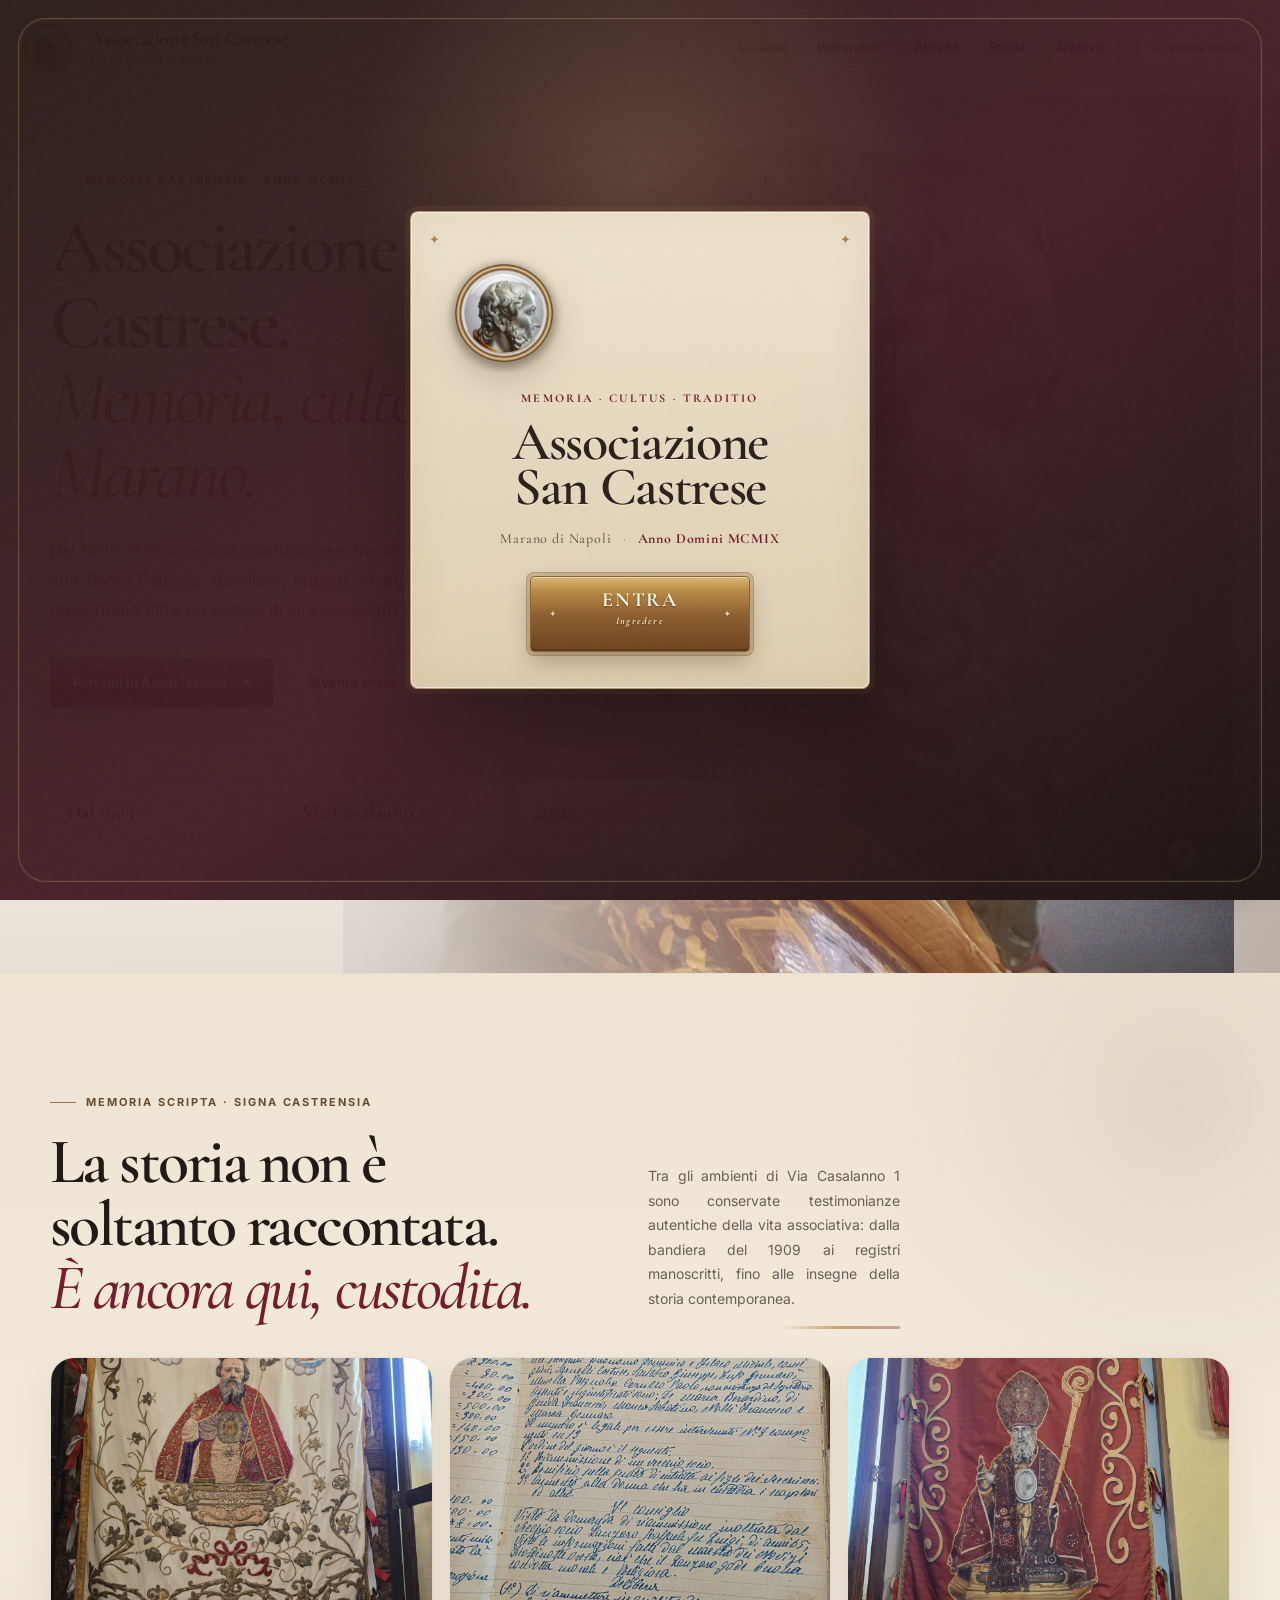
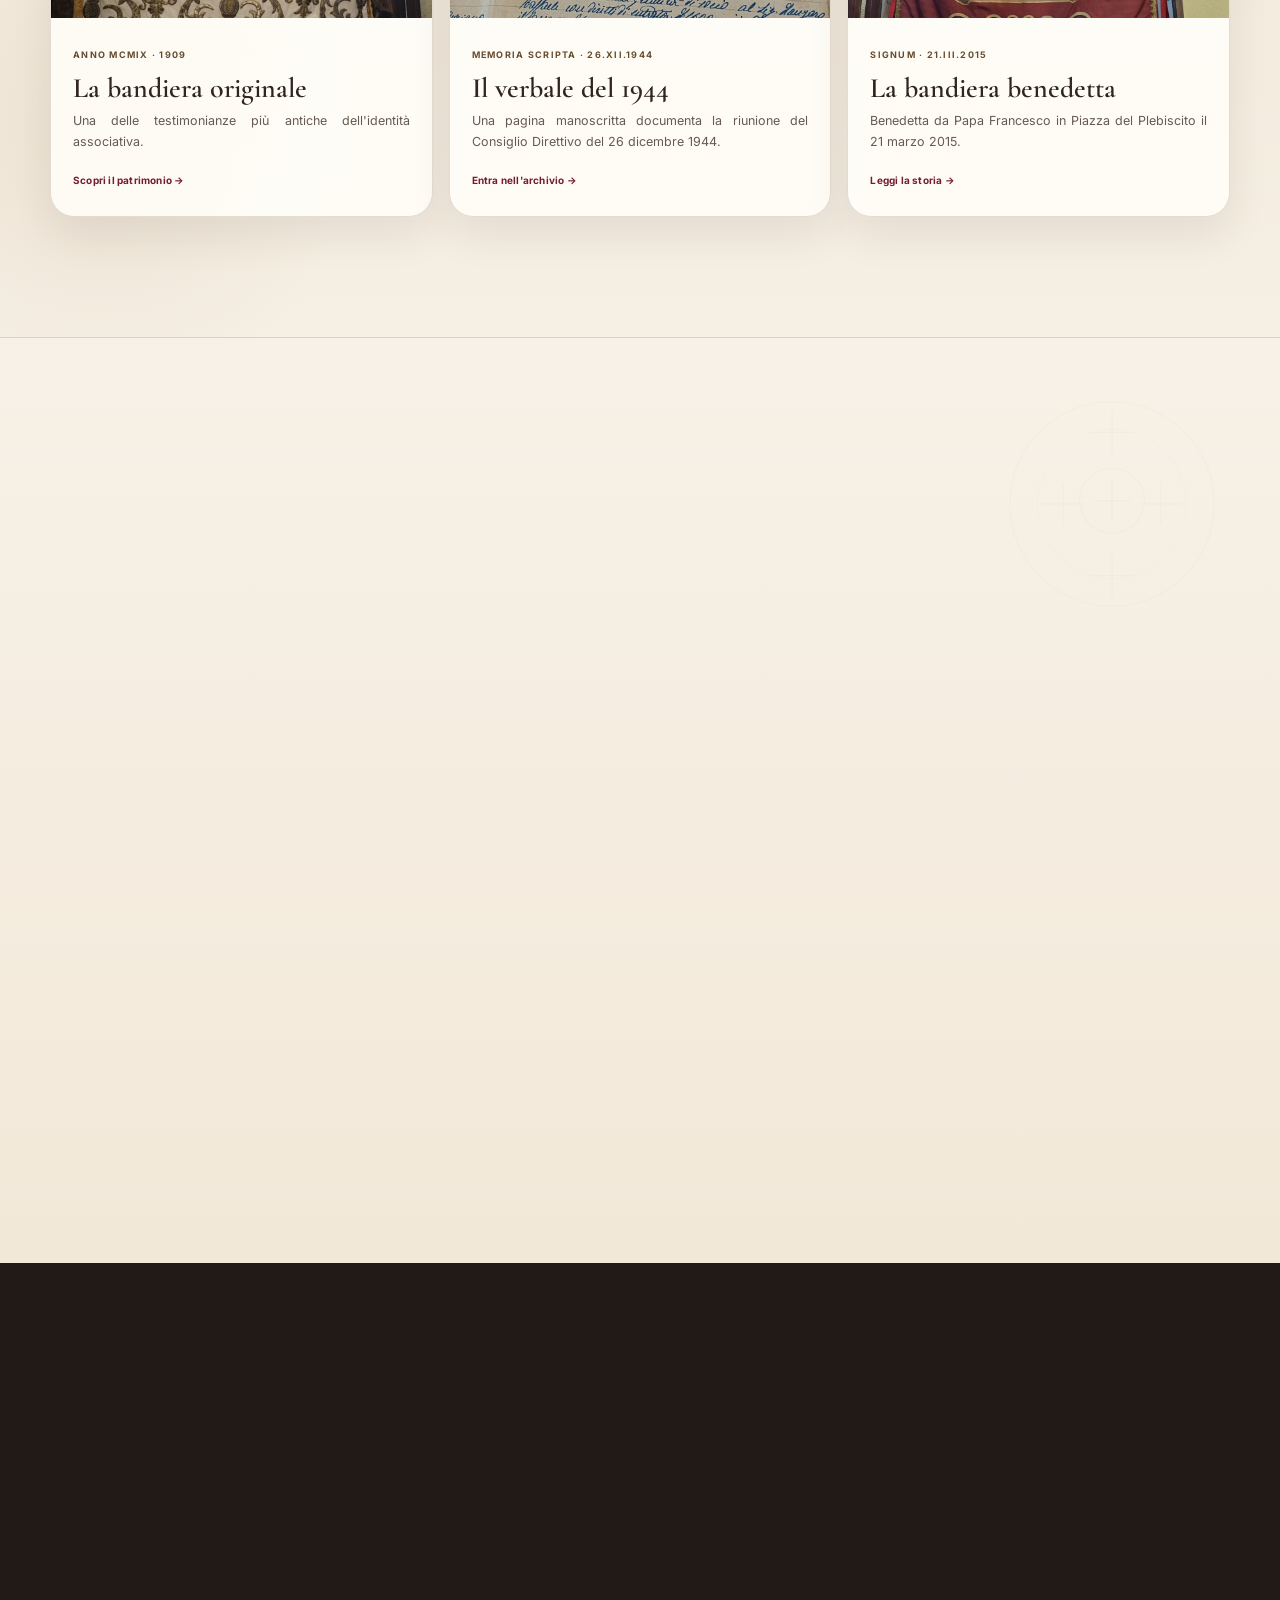
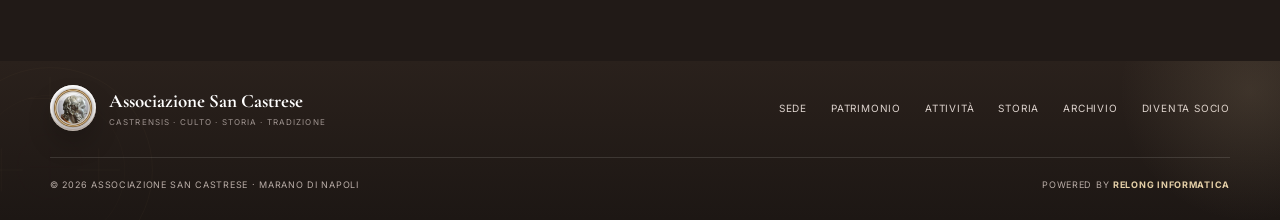
==== commit 38129084: "Add files via upload" ====
(no text change in the page or its own stylesheets)
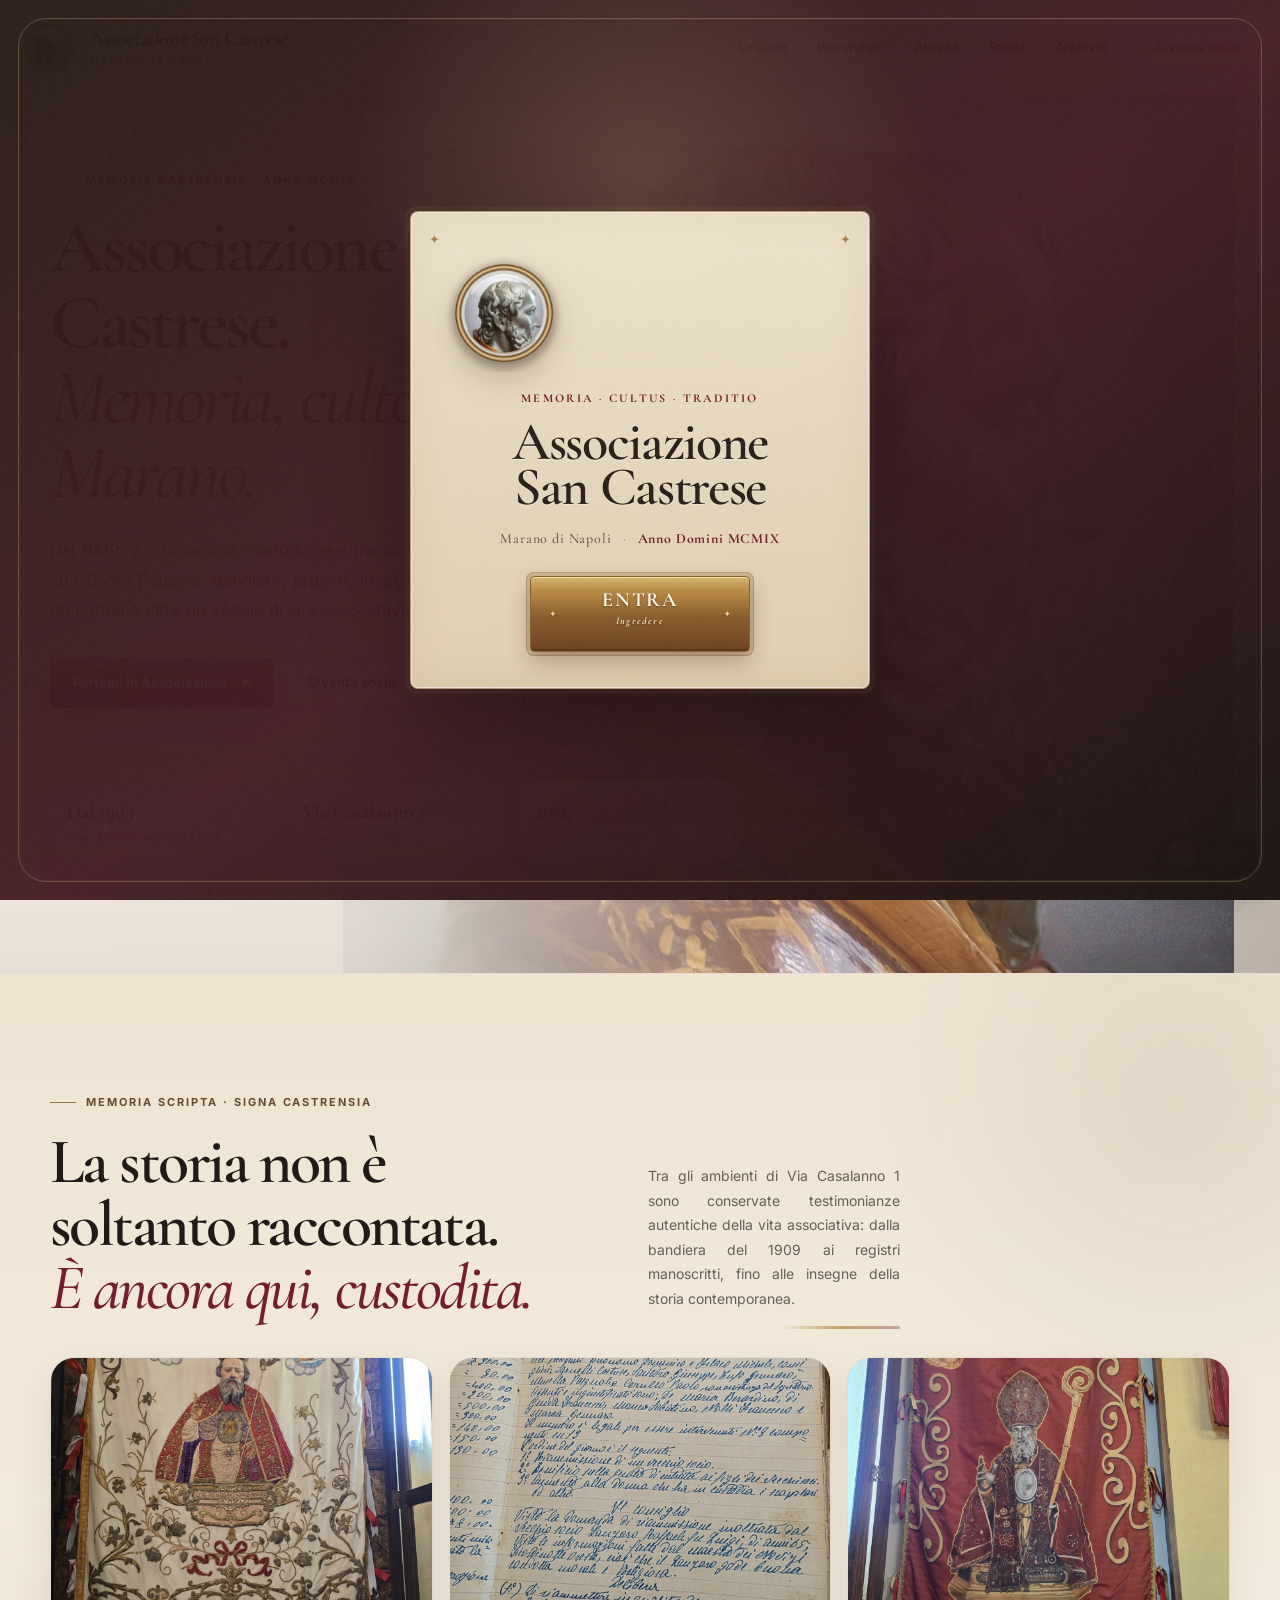
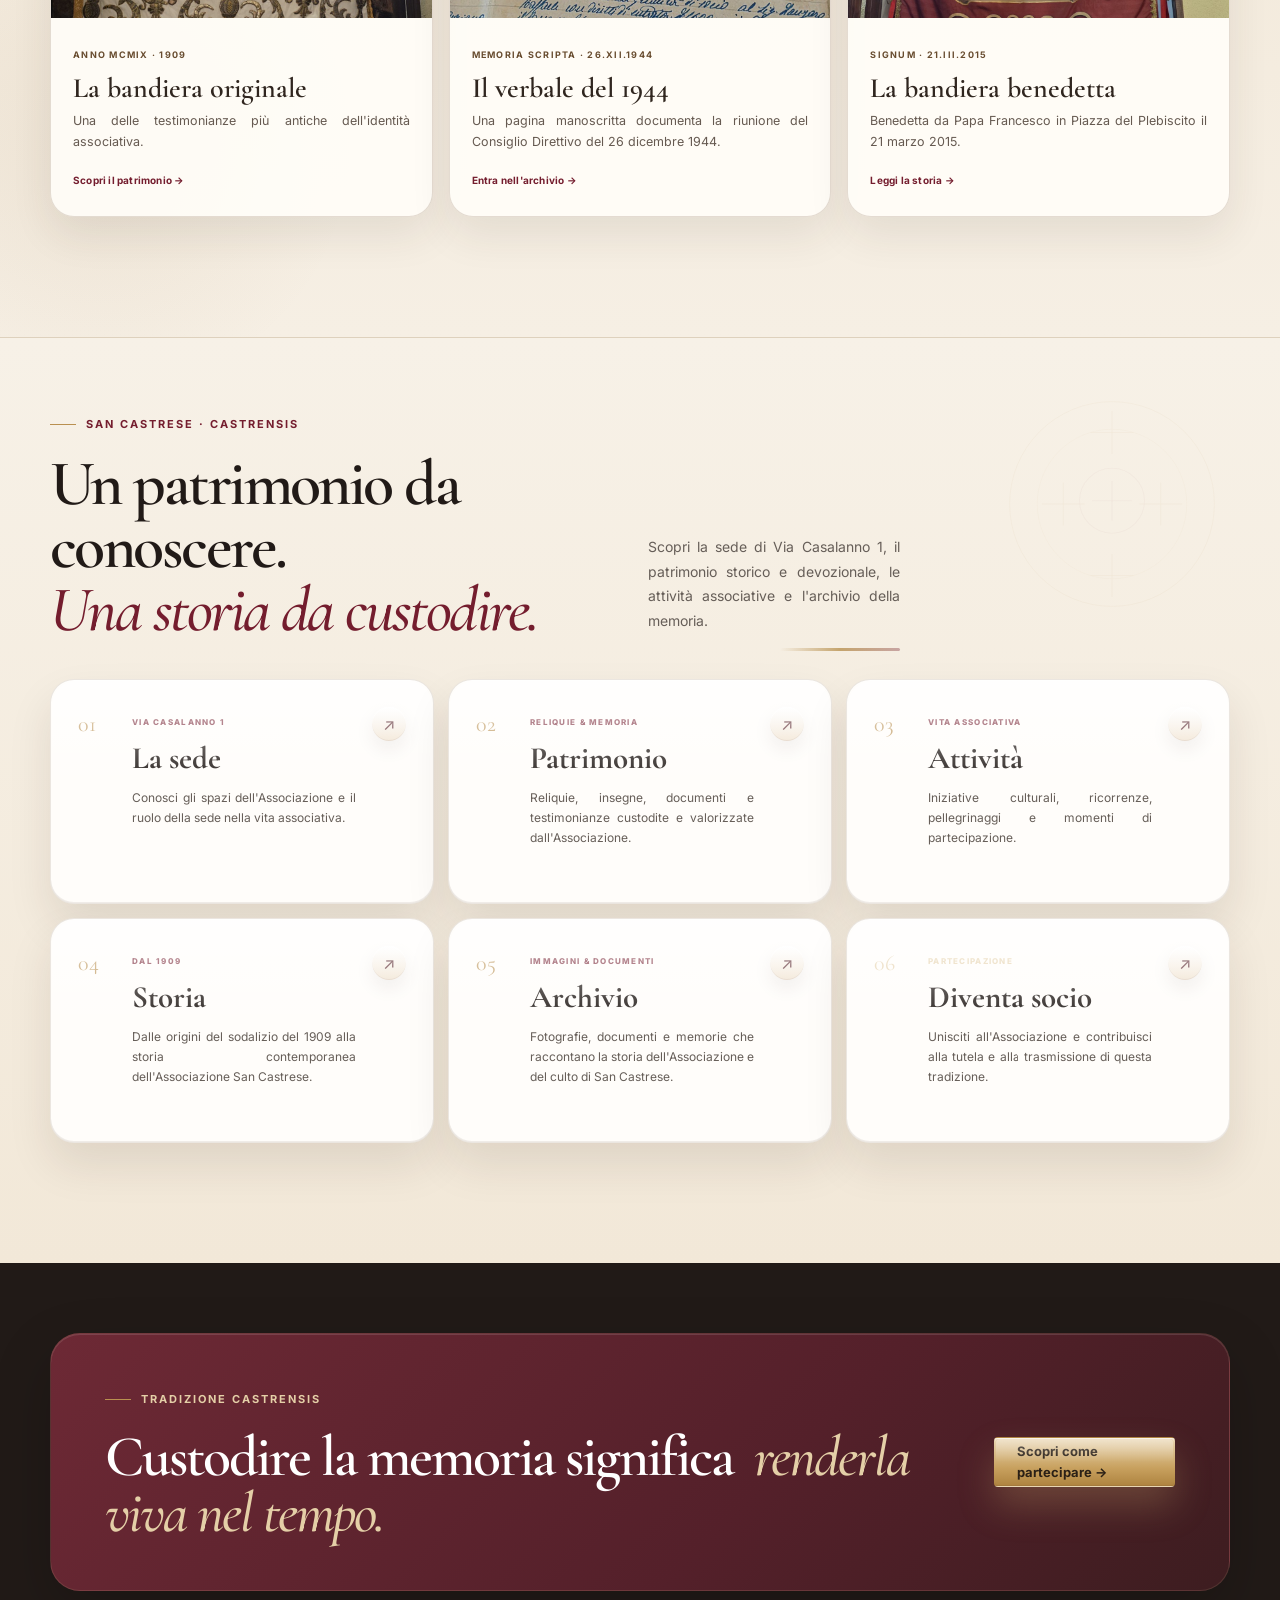
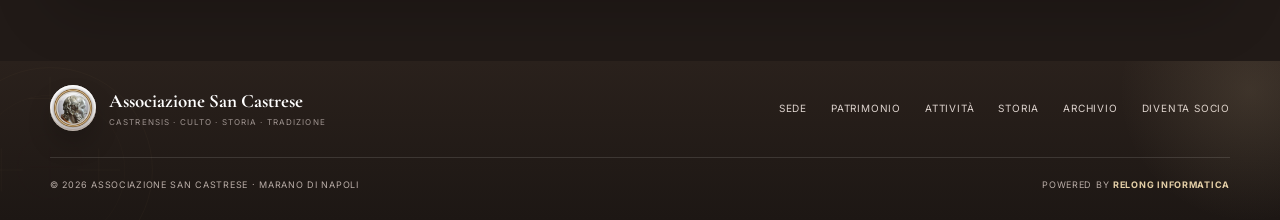
==== commit 7030d24e: "Add files via upload" ====
--- a/index.html
+++ b/index.html
@@ -9,8 +9,8 @@
   <meta name="apple-mobile-web-app-capable" content="yes" />
   <meta name="apple-mobile-web-app-title" content="San Castrese" />
   <meta name="apple-mobile-web-app-status-bar-style" content="black" />
-  <link rel="manifest" href="manifest.webmanifest?v=5.9.5" />
-  <link rel="apple-touch-icon" sizes="180x180" href="assets/apple-touch-icon-180.png?v=5.9.5" />
+  <link rel="manifest" href="manifest.webmanifest?v=5.9.7" />
+  <link rel="apple-touch-icon" sizes="180x180" href="assets/apple-touch-icon-180.png?v=5.9.8" />
 <meta name="description" content="Associazione San Castrese di Marano di Napoli. Dal 1909, memoria, culto e tradizione: sede, patrimonio storico, archivio e attività associative." />
   <meta property="og:title" content="Associazione San Castrese | Marano di Napoli" />
   <meta property="og:description" content="Dal 1909, memoria, culto e tradizione. Scopri la sede, il patrimonio storico, l’archivio e le attività dell’Associazione San Castrese." />
@@ -18,23 +18,27 @@
   <meta property="og:url" content="https://associazionesancastresemarano.it/" />
   <meta property="og:site_name" content="Associazione San Castrese" />
   <meta property="og:locale" content="it_IT" />
-  <meta property="og:image" content="https://associazionesancastresemarano.it/assets/og-san-castrese-storico-v591.jpg?v=594" />
-  <meta property="og:image:secure_url" content="https://associazionesancastresemarano.it/assets/og-san-castrese-storico-v591.jpg?v=594" />
+  <meta property="og:image" content="https://raw.githubusercontent.com/alessandroiascone/san-castrese/main/assets/og-san-castrese-storico-v591.jpg" />
+  <meta property="og:image:url" content="https://raw.githubusercontent.com/alessandroiascone/san-castrese/main/assets/og-san-castrese-storico-v591.jpg" />
+  <meta property="og:image:secure_url" content="https://raw.githubusercontent.com/alessandroiascone/san-castrese/main/assets/og-san-castrese-storico-v591.jpg" />
   <meta property="og:image:type" content="image/jpeg" />
   <meta property="og:image:width" content="1200" />
   <meta property="og:image:height" content="630" />
   <meta property="og:image:alt" content="Associazione San Castrese di Marano di Napoli con la bandiera storica originale del 1909" />
+  <meta property="og:image" content="https://associazionesancastresemarano.it/assets/og-san-castrese-storico-v591.jpg" />
   <meta name="twitter:card" content="summary_large_image" />
   <meta name="twitter:title" content="Associazione San Castrese | Marano di Napoli" />
   <meta name="twitter:description" content="Dal 1909, memoria, culto e tradizione. Patrimonio storico, archivio e attività dell’Associazione San Castrese." />
-  <meta name="twitter:image" content="https://associazionesancastresemarano.it/assets/og-san-castrese-storico-v591.jpg?v=594" />
-  <link rel="canonical" href="https://associazionesancastresemarano.it/" />
+  <meta name="twitter:image" content="https://raw.githubusercontent.com/alessandroiascone/san-castrese/main/assets/og-san-castrese-storico-v591.jpg" />
+  <link rel="image_src" href="https://raw.githubusercontent.com/alessandroiascone/san-castrese/main/assets/og-san-castrese-storico-v591.jpg" />
+  <meta itemprop="image" content="https://raw.githubusercontent.com/alessandroiascone/san-castrese/main/assets/og-san-castrese-storico-v591.jpg" />
+<link rel="canonical" href="https://associazionesancastresemarano.it/" />
   <title>Associazione San Castrese | Marano di Napoli</title>
-  <link rel="icon" type="image/png" sizes="512x512" href="assets/favicon-san-castrese-3d.png?v=5.5" />
+  <link rel="icon" type="image/png" sizes="512x512" href="assets/favicon-san-castrese-3d.png?v=5.9.8" />
   <link rel="preconnect" href="https://fonts.googleapis.com">
   <link rel="preconnect" href="https://fonts.gstatic.com" crossorigin>
   <link href="https://fonts.googleapis.com/css2?family=Cormorant+Garamond:wght@500;600;700&family=Inter:wght@400;500;600;700&display=swap" rel="stylesheet">
-  <link rel="stylesheet" href="styles.css?v=5.9.5" />
+  <link rel="stylesheet" href="styles.css?v=5.9.6" />
 </head>
 <body>
   <div class="audio-entry" id="audio-entry" role="dialog" aria-modal="true" aria-label="Ingresso al sito">
@@ -141,5 +145,5 @@
     <div class="lightbox-image" id="lightbox-image"></div>
     <div class="lightbox-caption"><small id="lightbox-year"></small><strong id="lightbox-title"></strong><span>Archivio fotografico</span></div>
   </dialog>
-  <script src="script.js?v=5.9.5"></script>
+  <script src="script-597.js?v=5.9.7"></script>
 </body></html>
--- a/styles.css
+++ b/styles.css
@@ -1213,42 +1213,73 @@
 
 
 /* =========================
-   V5.9.5 · installazione PWA
+   V5.9.8 · installazione PWA
    ========================= */
+.install-app-inline{
+  display:none;
+  margin-top:16px;
+  align-items:flex-start;
+}
+.install-app-button,
+.install-app-nav{
+  display:none;
+}
+.install-app-button.is-visible,
+.install-app-nav.is-visible,
+.install-app-inline .install-app-button.is-visible{
+  display:inline-flex;
+}
 .install-app-button{
-  position:fixed;
-  left:20px;
-  bottom:22px;
-  z-index:1200;
-  display:none;
   align-items:center;
-  gap:9px;
-  min-height:46px;
-  padding:8px 14px 8px 9px;
-  border:1px solid rgba(158,111,54,.62);
-  border-radius:999px;
-  background:linear-gradient(180deg,rgba(247,237,215,.97),rgba(226,206,169,.97));
+  gap:12px;
+  padding:10px 14px 10px 10px;
+  min-height:56px;
+  border:1px solid rgba(158,111,54,.58);
+  border-radius:18px;
+  background:linear-gradient(180deg,rgba(247,237,215,.98),rgba(233,218,190,.98));
   color:#52202a;
-  box-shadow:0 15px 34px rgba(53,35,24,.22),inset 0 1px 0 rgba(255,255,255,.72);
-  backdrop-filter:blur(12px);
-  -webkit-backdrop-filter:blur(12px);
-  font:700 11px/1 var(--sans);
-  letter-spacing:.02em;
+  box-shadow:0 14px 30px rgba(53,35,24,.14), inset 0 1px 0 rgba(255,255,255,.72);
+  font:700 14px/1 var(--sans);
+  letter-spacing:.01em;
   cursor:pointer;
+  text-align:left;
   transition:transform .2s ease,box-shadow .2s ease,opacity .2s ease;
 }
-.install-app-button.is-visible{display:inline-flex}
-.install-app-button:hover{transform:translateY(-2px);box-shadow:0 18px 38px rgba(53,35,24,.27),inset 0 1px 0 rgba(255,255,255,.76)}
+.install-app-button:hover{transform:translateY(-2px);box-shadow:0 18px 38px rgba(53,35,24,.19), inset 0 1px 0 rgba(255,255,255,.76)}
 .install-app-button:active{transform:translateY(0)}
 .install-app-icon{
-  width:30px;height:30px;display:grid;place-items:center;border-radius:50%;
+  width:34px;height:34px;display:grid;place-items:center;flex:0 0 34px;border-radius:50%;
   background:linear-gradient(180deg,#7c2635,#541724);
   color:#f6e2ad;
   border:1px solid rgba(201,164,99,.58);
   font:700 18px/1 Georgia,serif;
   box-shadow:inset 0 1px 0 rgba(255,255,255,.12),0 5px 13px rgba(71,38,29,.15);
 }
-.is-installed-app .install-app-button{display:none!important}
+.install-app-copy{display:flex;flex-direction:column;gap:4px}
+.install-app-label{display:block}
+.install-app-copy small{
+  color:#7a6451;
+  font:500 11px/1.35 var(--sans);
+  letter-spacing:.01em;
+}
+.install-app-nav{
+  align-items:center;
+  justify-content:center;
+  gap:8px;
+  margin-top:8px;
+  padding:12px 16px;
+  border-radius:14px;
+  border:1px solid rgba(158,111,54,.48);
+  background:linear-gradient(180deg,rgba(247,237,215,.98),rgba(233,218,190,.98));
+  color:#5b1d2b;
+  font:700 13px/1 var(--sans);
+  box-shadow:inset 0 1px 0 rgba(255,255,255,.72);
+  cursor:pointer;
+}
+.install-app-nav span{font-size:15px;line-height:1}
+.is-installed-app .install-app-button,
+.is-installed-app .install-app-nav,
+.is-installed-app .install-app-inline{display:none!important}
 
 .install-help{
   border:0;
@@ -1283,16 +1314,20 @@
   border:1px solid #8c632f;border-radius:4px;padding:12px 22px;
   background:#6f1d2b;color:#fff8ed;font:700 12px/1 var(--sans);letter-spacing:.04em;cursor:pointer
 }
-@media(max-width:680px){
-  .install-app-button{
-    left:15px;
-    bottom:100px;
-    width:46px;height:46px;min-height:46px;
-    padding:7px;justify-content:center;border-radius:50%
+@media(max-width:980px){
+  .install-app-nav.is-visible{display:flex}
+}
+@media(max-width:680px){
+  .install-app-inline{
+    display:flex;
+    width:100%;
+    margin-top:14px;
   }
-  .install-app-label{
-    position:absolute;width:1px;height:1px;padding:0;margin:-1px;overflow:hidden;
-    clip:rect(0,0,0,0);white-space:nowrap;border:0
+  .install-app-button,
+  .install-app-inline .install-app-button.is-visible{
+    width:100%;
   }
-  .install-app-icon{width:30px;height:30px;flex:0 0 30px}
-}
+  .install-app-button{padding:12px 14px 12px 10px;min-height:58px;border-radius:16px}
+  .install-app-copy small{font-size:11px}
+  .install-app-nav{width:100%;margin-top:10px}
+}
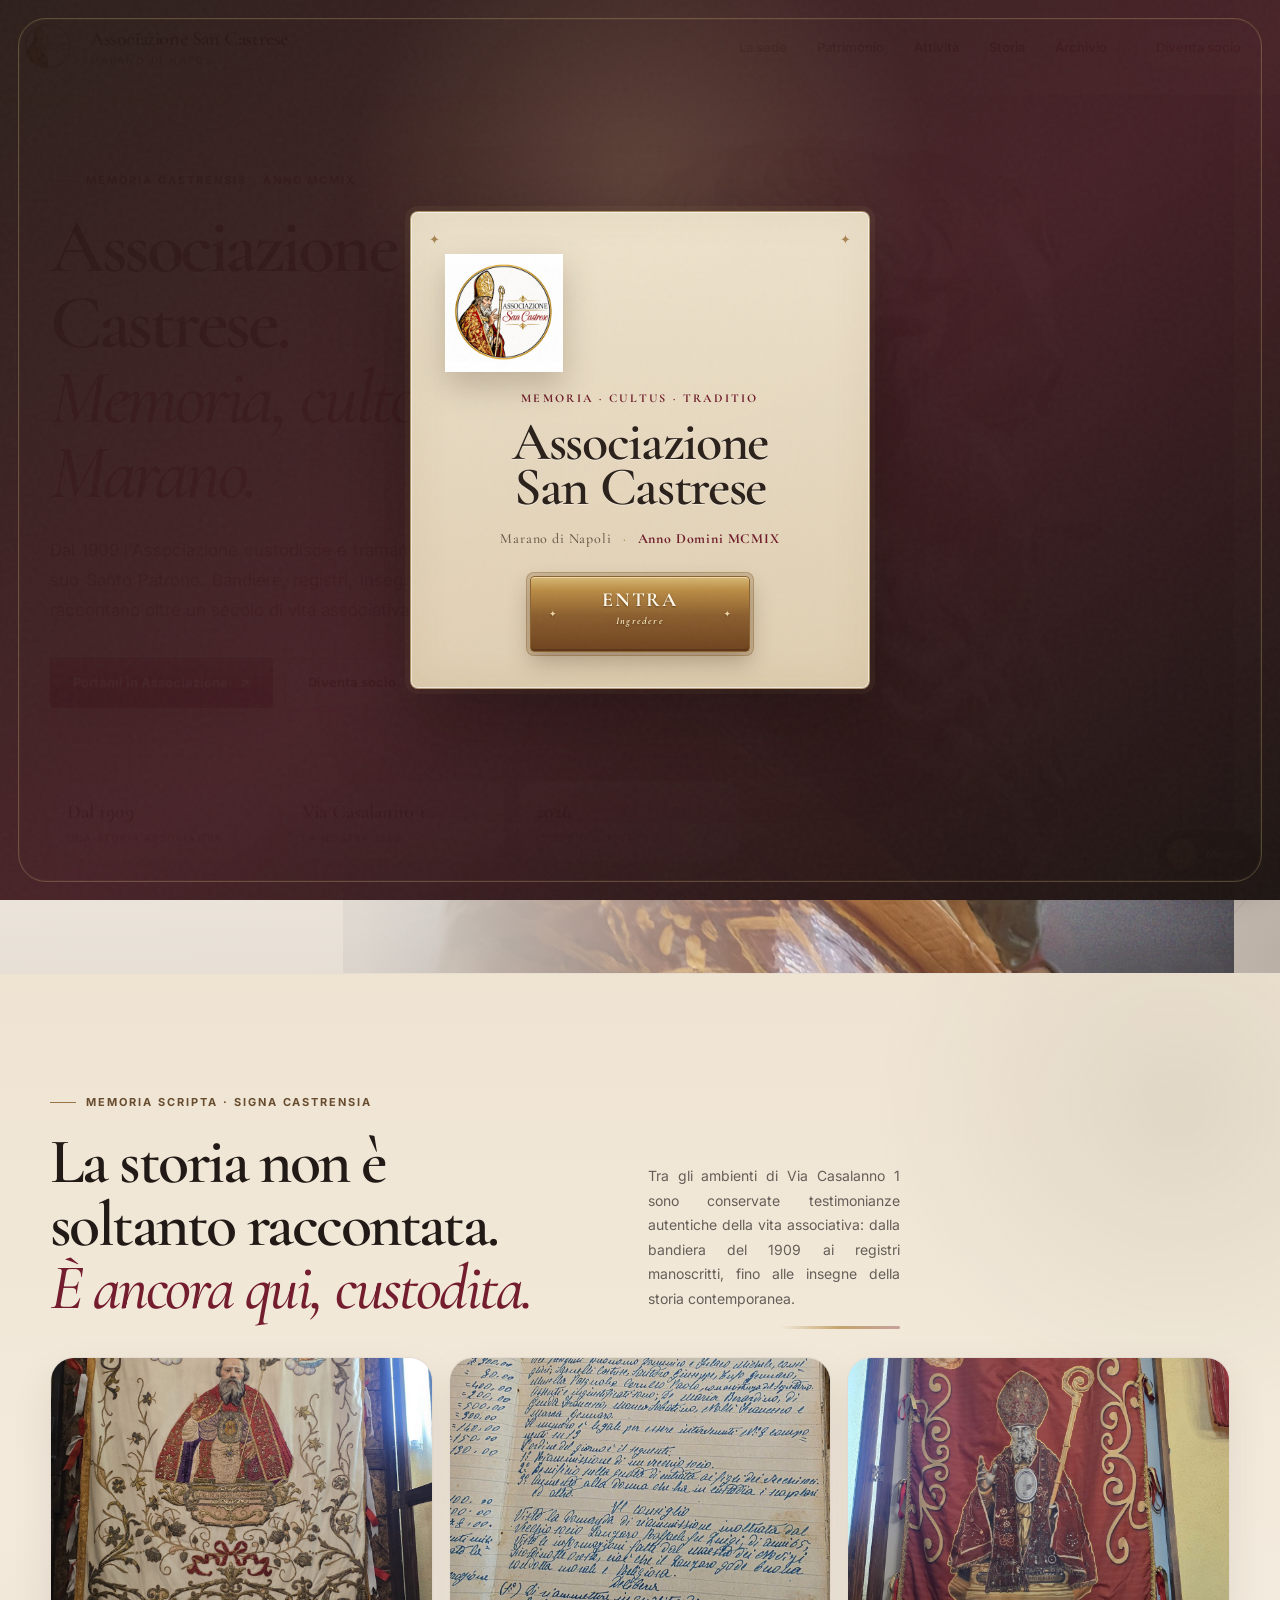
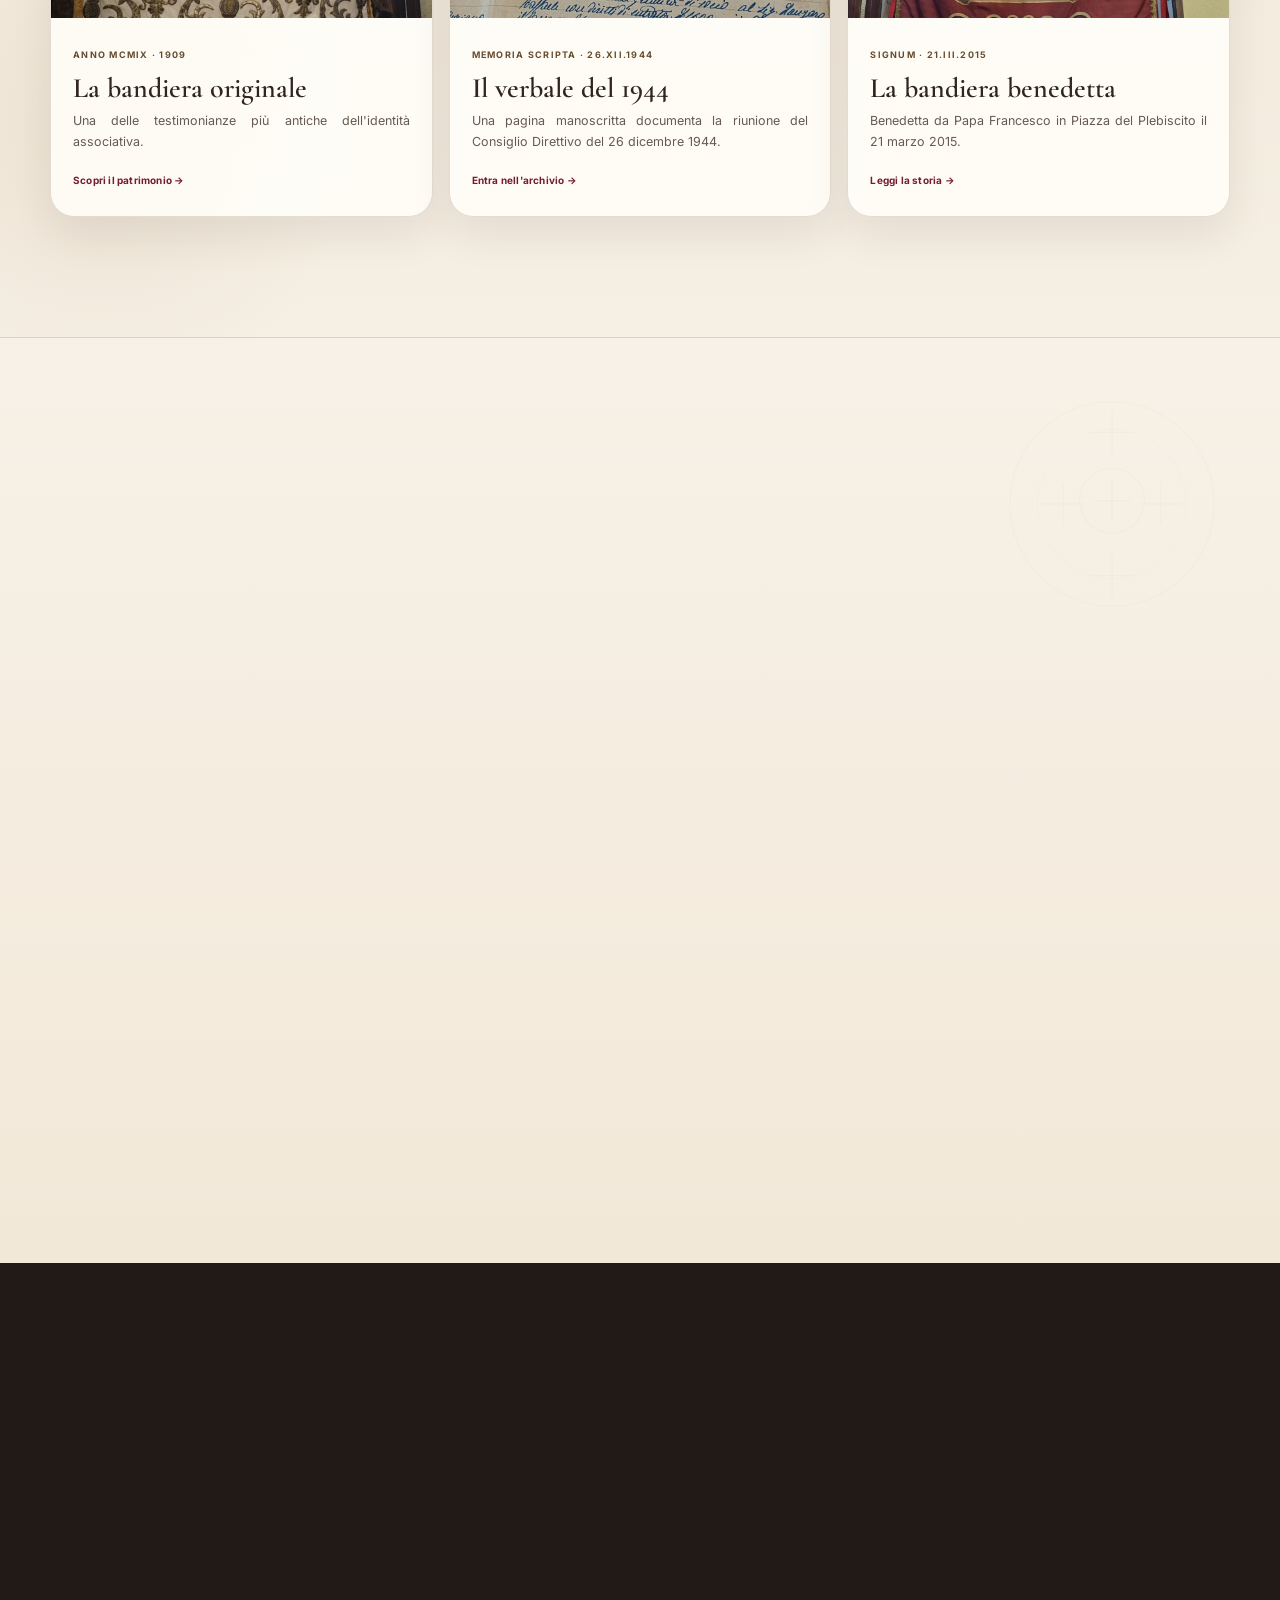
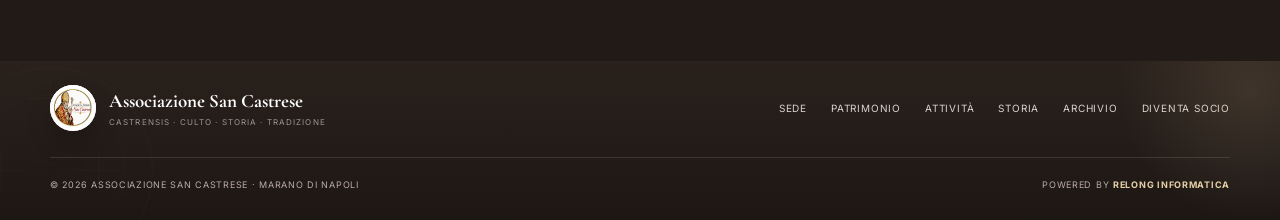
==== commit 75df539d: "Add files via upload" ====
--- a/index.html
+++ b/index.html
@@ -9,8 +9,8 @@
   <meta name="apple-mobile-web-app-capable" content="yes" />
   <meta name="apple-mobile-web-app-title" content="San Castrese" />
   <meta name="apple-mobile-web-app-status-bar-style" content="black" />
-  <link rel="manifest" href="manifest.webmanifest?v=5.9.7" />
-  <link rel="apple-touch-icon" sizes="180x180" href="assets/apple-touch-icon-180.png?v=5.9.8" />
+  <link rel="manifest" href="manifest.webmanifest?v=5.9.9" />
+  <link rel="apple-touch-icon" sizes="180x180" href="assets/apple-touch-icon-180.png?v=5.9.9" />
 <meta name="description" content="Associazione San Castrese di Marano di Napoli. Dal 1909, memoria, culto e tradizione: sede, patrimonio storico, archivio e attività associative." />
   <meta property="og:title" content="Associazione San Castrese | Marano di Napoli" />
   <meta property="og:description" content="Dal 1909, memoria, culto e tradizione. Scopri la sede, il patrimonio storico, l’archivio e le attività dell’Associazione San Castrese." />
@@ -34,7 +34,7 @@
   <meta itemprop="image" content="https://raw.githubusercontent.com/alessandroiascone/san-castrese/main/assets/og-san-castrese-storico-v591.jpg" />
 <link rel="canonical" href="https://associazionesancastresemarano.it/" />
   <title>Associazione San Castrese | Marano di Napoli</title>
-  <link rel="icon" type="image/png" sizes="512x512" href="assets/favicon-san-castrese-3d.png?v=5.9.8" />
+  <link rel="icon" type="image/png" sizes="512x512" href="assets/favicon-san-castrese-3d.png?v=5.9.9" />
   <link rel="preconnect" href="https://fonts.googleapis.com">
   <link rel="preconnect" href="https://fonts.gstatic.com" crossorigin>
   <link href="https://fonts.googleapis.com/css2?family=Cormorant+Garamond:wght@500;600;700&family=Inter:wght@400;500;600;700&display=swap" rel="stylesheet">
@@ -43,7 +43,7 @@
 <body>
   <div class="audio-entry" id="audio-entry" role="dialog" aria-modal="true" aria-label="Ingresso al sito">
     <div class="audio-entry-card">
-      <img src="assets/logo-san-castrese-3d.png?v=5.7.1.1" alt="Associazione San Castrese" />
+      <img src="assets/logo-san-castrese-3d.png?v=5.9.9" alt="Associazione San Castrese" />
       <small class="entry-kicker">Memoria · Cultus · Traditio</small>
       <h1>Associazione<br>San Castrese</h1>
       <p><span>Marano di Napoli</span><b>Anno Domini MCMIX</b></p>
@@ -54,7 +54,7 @@
   <header class="site-header" id="top">
     <div class="nav-shell">
       <a class="brand" href="index.html" aria-label="Associazione San Castrese, torna alla home">
-        <span class="brand-mark" aria-hidden="true"><img src="assets/logo-san-castrese-3d.png?v=5.5" alt="" /></span>
+        <span class="brand-mark" aria-hidden="true"><img src="assets/logo-san-castrese-3d.png?v=5.9.9" alt="" /></span>
         <span class="brand-copy"><strong>Associazione San Castrese</strong><small>Marano di Napoli</small></span>
       </a>
       <button class="menu-toggle" type="button" aria-expanded="false" aria-controls="main-nav" aria-label="Apri menu"><span></span><span></span></button>
@@ -128,7 +128,7 @@
   <footer class="site-footer">
     <div class="container footer-top">
       <div class="footer-brand">
-        <span class="brand-mark small" aria-hidden="true"><img src="assets/logo-san-castrese-3d.png?v=5.5" alt="" /></span>
+        <span class="brand-mark small" aria-hidden="true"><img src="assets/logo-san-castrese-3d.png?v=5.9.9" alt="" /></span>
         <div><strong>Associazione San Castrese</strong><small>Castrensis · Culto · Storia · Tradizione</small></div>
       </div>
       <nav aria-label="Link footer">
@@ -145,5 +145,5 @@
     <div class="lightbox-image" id="lightbox-image"></div>
     <div class="lightbox-caption"><small id="lightbox-year"></small><strong id="lightbox-title"></strong><span>Archivio fotografico</span></div>
   </dialog>
-  <script src="script-597.js?v=5.9.7"></script>
+  <script src="script-597.js?v=5.9.9"></script>
 </body></html>
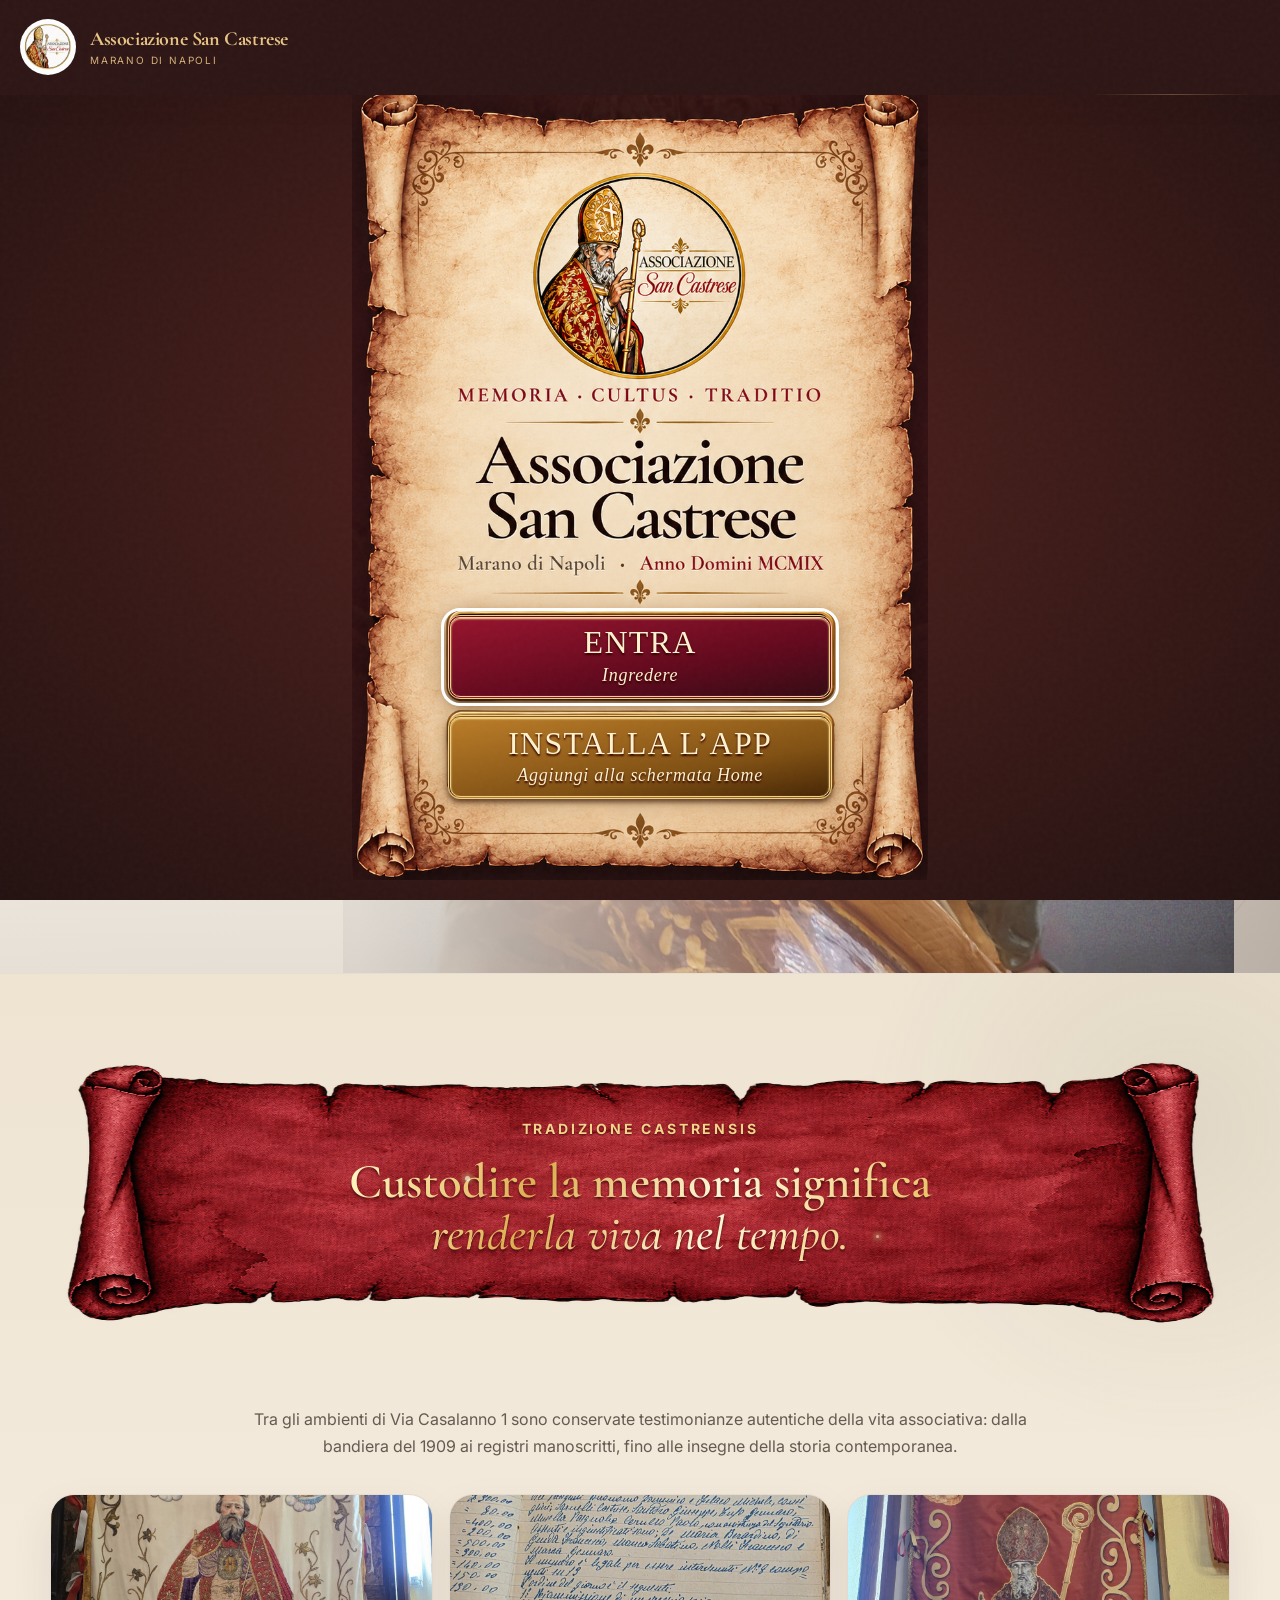
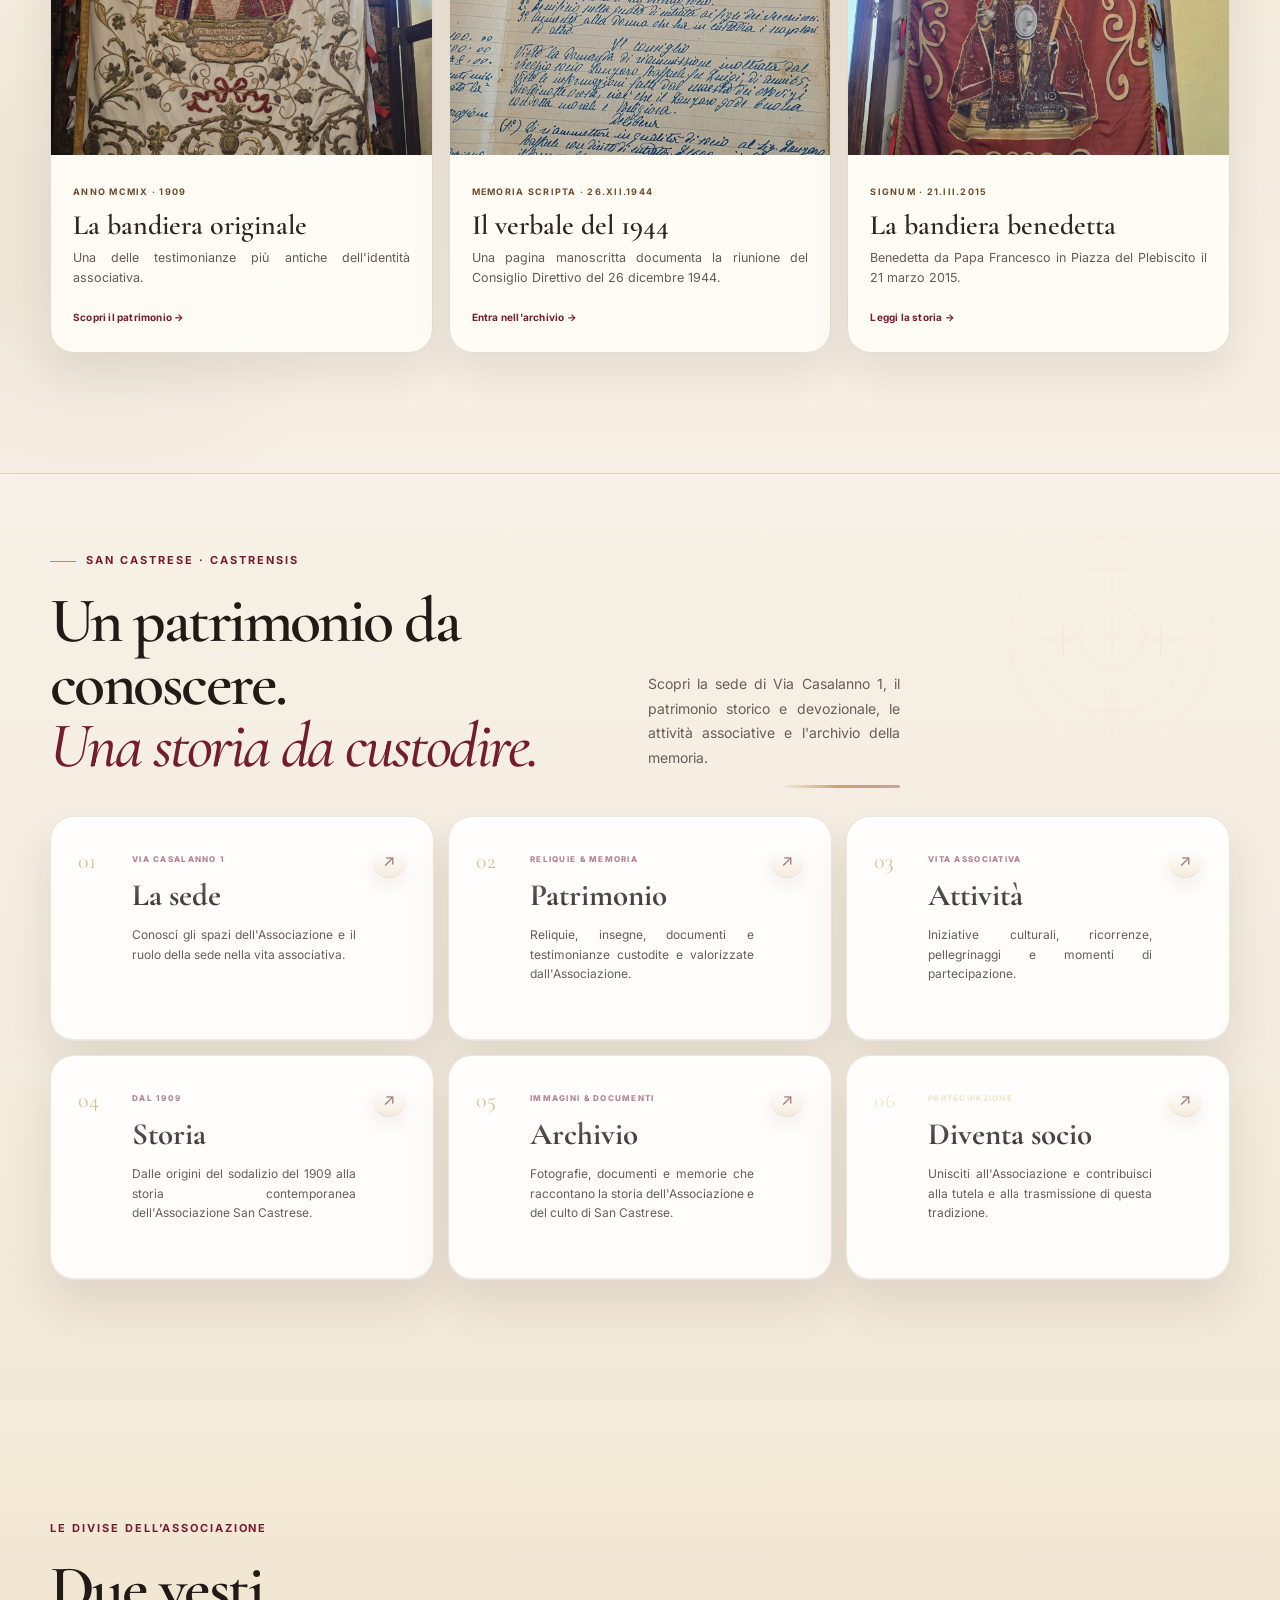
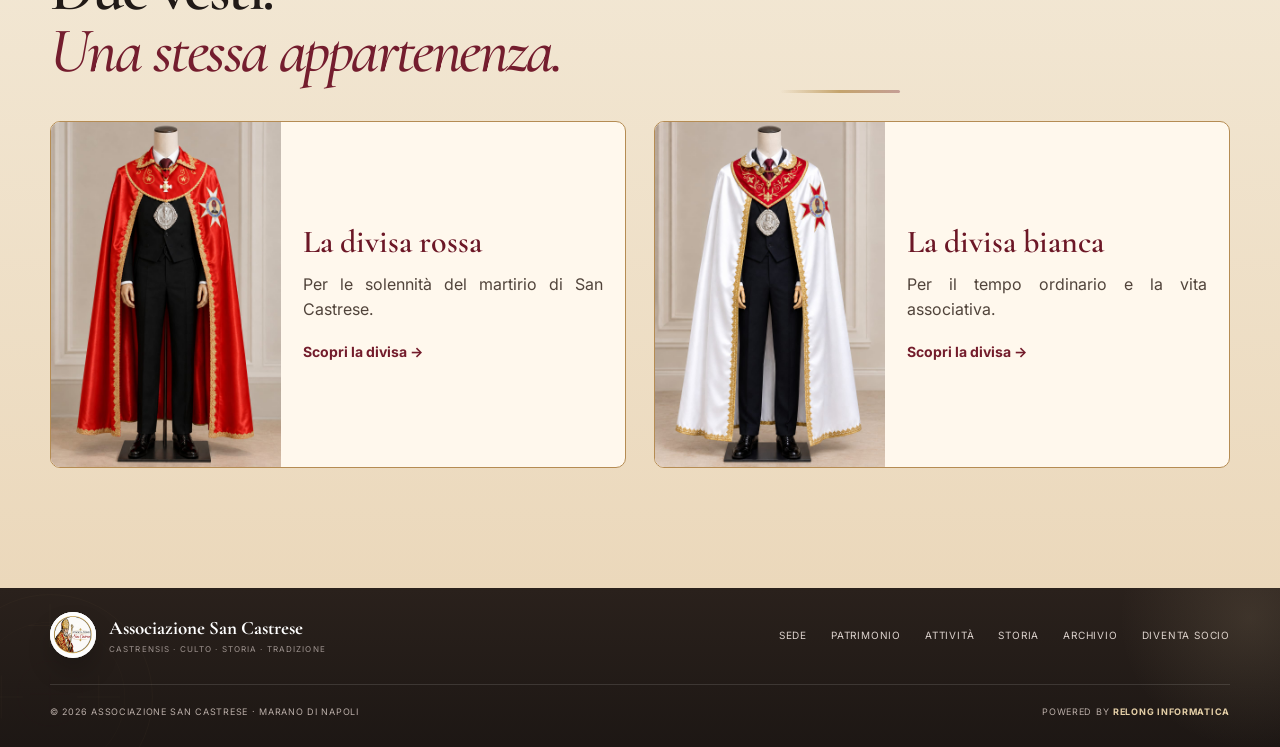
==== commit 9e9c7fee: "Add files via upload" ====
--- a/index.html
+++ b/index.html
@@ -38,16 +38,15 @@
   <link rel="preconnect" href="https://fonts.googleapis.com">
   <link rel="preconnect" href="https://fonts.gstatic.com" crossorigin>
   <link href="https://fonts.googleapis.com/css2?family=Cormorant+Garamond:wght@500;600;700&family=Inter:wght@400;500;600;700&display=swap" rel="stylesheet">
-  <link rel="stylesheet" href="styles.css?v=5.9.6" />
+  <link rel="stylesheet" href="styles-602.css?v=6.0.2" />
 </head>
 <body>
   <div class="audio-entry" id="audio-entry" role="dialog" aria-modal="true" aria-label="Ingresso al sito">
-    <div class="audio-entry-card">
-      <img src="assets/logo-san-castrese-3d.png?v=5.9.9" alt="Associazione San Castrese" />
-      <small class="entry-kicker">Memoria · Cultus · Traditio</small>
-      <h1>Associazione<br>San Castrese</h1>
-      <p><span>Marano di Napoli</span><b>Anno Domini MCMIX</b></p>
-      <button type="button" id="audio-entry-button"><span>Entra</span><small>Ingredere</small></button>
+    <div class="entry-scroll" aria-labelledby="entry-title">
+      <img class="entry-reference" src="assets/ingresso-pergamena.png" alt="" aria-hidden="true" fetchpriority="high" width="941" height="1565">
+      <div class="sr-only"><p>Memoria · Cultus · Traditio</p><h1 id="entry-title">Associazione San Castrese</h1><p>Marano di Napoli · Anno Domini MCMIX</p></div>
+      <button type="button" class="entry-action entry-enter" id="audio-entry-button"><span>Entra</span><small>Ingredere</small></button>
+      <button type="button" class="entry-action entry-install" id="entry-install-button"><span>Installa l’app</span><small>Aggiungi alla schermata Home</small></button>
     </div>
   </div>
   <a class="skip-link" href="#contenuto">Vai al contenuto</a>
@@ -83,11 +82,8 @@
 
     <section class="heritage-window section" aria-labelledby="heritage-home-title">
       <div class="container">
-        <div class="compact-head reveal heritage-head">
-          <span class="eyebrow antique"><i></i>Memoria scripta · Signa Castrensia</span>
-          <h2 id="heritage-home-title">La storia non è soltanto raccontata.<br><em>È ancora qui, custodita.</em></h2>
-          <p>Tra gli ambienti di Via Casalanno 1 sono conservate testimonianze autentiche della vita associativa: dalla bandiera del 1909 ai registri manoscritti, fino alle insegne della storia contemporanea.</p>
-        </div>
+        <section class="memory-banner" aria-label="Tradizione Castrensis"><div class="memory-scroll"><div class="memory-inscription"><span>Tradizione Castrensis</span><h2 id="heritage-home-title">Custodire la memoria significa <em>renderla viva nel tempo.</em></h2></div></div></section>
+        <p class="heritage-home-description">Tra gli ambienti di Via Casalanno 1 sono conservate testimonianze autentiche della vita associativa: dalla bandiera del 1909 ai registri manoscritti, fino alle insegne della storia contemporanea.</p>
         <div class="heritage-home-grid">
           <a class="heritage-home-card reveal" href="patrimonio.html#signa-castrensia">
             <figure><img src="assets/history/bandiera-1909.jpg" alt="Bandiera storica originale dell'Associazione San Castrese, 1909" loading="lazy"></figure>
@@ -117,9 +113,8 @@
         </div>
       </div>
     </section>
-    <section class="home-promo">
-      <div class="container home-promo-shell reveal"><div><span class="eyebrow light"><i></i>Tradizione Castrensis</span><h2>Custodire la memoria significa <em>renderla viva nel tempo.</em></h2></div><a class="btn btn-gold" href="partecipa.html">Scopri come partecipare →</a></div>
-    </section>
+<section class="uniform-preview section"><div class="container"><div class="compact-head"><span class="eyebrow">Le divise dell’Associazione</span><h2>Due vesti.<br><em>Una stessa appartenenza.</em></h2></div><div class="uniform-preview-grid"><a href="patrimonio.html#divisa-rossa"><img src="assets/divisa-rossa.jpg" alt="Divisa rossa con ricami oro" loading="lazy" width="1024" height="1536"><div><h3>La divisa rossa</h3><p>Per le solennità del martirio di San Castrese.</p><span>Scopri la divisa →</span></div></a><a href="patrimonio.html#divisa-bianca"><img src="assets/divisa-bianca.jpg" alt="Divisa bianca con colletto rosso e ricami oro" loading="lazy" width="1024" height="1536"><div><h3>La divisa bianca</h3><p>Per il tempo ordinario e la vita associativa.</p><span>Scopri la divisa →</span></div></a></div></div></section>
+
   </main>
   <nav class="mobile-cta" aria-label="Azioni rapide">
     <a href="https://www.google.com/maps/dir/?api=1&amp;destination=Via%20Casalanno%201%2C%2080016%20Marano%20di%20Napoli%20NA" rel="noopener" target="_blank"><span>⌖</span>Portami in Associazione</a>
@@ -145,5 +140,5 @@
     <div class="lightbox-image" id="lightbox-image"></div>
     <div class="lightbox-caption"><small id="lightbox-year"></small><strong id="lightbox-title"></strong><span>Archivio fotografico</span></div>
   </dialog>
-  <script src="script-597.js?v=5.9.9"></script>
+  <script src="script-600.js?v=6.0.2"></script>
 </body></html>
--- a/styles-602.css
+++ b/styles-602.css
@@ -0,0 +1,1421 @@
+:root{
+  --wine:#731c2b;
+  --wine-2:#8d2639;
+  --wine-dark:#4b101b;
+  --gold:#c2a067;
+  --gold-light:#e1c99f;
+  --cream:#f7f1e7;
+  --cream-2:#eee3d2;
+  --ink:#211b18;
+  --muted:#756d67;
+  --line:rgba(33,27,24,.14);
+  --white:#fffdf9;
+  --shadow:0 24px 70px rgba(32,17,16,.16);
+  --serif:"Cormorant Garamond", Georgia, serif;
+  --sans:"Inter", system-ui, sans-serif;
+}
+*{box-sizing:border-box}
+html{scroll-behavior:smooth}
+body{margin:0;font-family:var(--sans);background:var(--cream);color:var(--ink);line-height:1.6;overflow-x:hidden}
+body::before{content:"";position:fixed;inset:0;pointer-events:none;z-index:9999;opacity:.045;background-image:url("data:image/svg+xml,%3Csvg viewBox='0 0 200 200' xmlns='http://www.w3.org/2000/svg'%3E%3Cfilter id='n'%3E%3CfeTurbulence type='fractalNoise' baseFrequency='.9' numOctaves='4' stitchTiles='stitch'/%3E%3C/filter%3E%3Crect width='100%25' height='100%25' filter='url(%23n)' opacity='.6'/%3E%3C/svg%3E")}
+a{color:inherit;text-decoration:none}
+button{font:inherit}
+img{max-width:100%;display:block}
+.container{width:min(1180px,calc(100% - 48px));margin-inline:auto}
+.skip-link{position:fixed;top:10px;left:10px;transform:translateY(-140%);background:#fff;padding:10px 14px;z-index:10000;border-radius:8px}.skip-link:focus{transform:none}
+.site-header{position:fixed;top:0;left:0;right:0;z-index:1000;transition:.35s ease;border-bottom:1px solid transparent;background:rgba(247,241,231,.78);backdrop-filter:blur(14px)}
+.site-header.scrolled{background:rgba(247,241,231,.9);backdrop-filter:blur(18px);border-color:rgba(33,27,24,.09)}
+.nav-shell{height:94px;width:min(1280px,calc(100% - 48px));margin:auto;display:flex;align-items:center;justify-content:space-between}
+.brand{display:flex;align-items:center;gap:14px;z-index:2}
+.brand-mark{width:52px;height:52px;border:1px solid rgba(194,160,103,.9);border-radius:50%;display:block;position:relative;color:var(--wine);background:#fff;box-shadow:0 10px 26px rgba(60,34,22,.08);overflow:hidden;flex:0 0 52px}
+.brand-mark::before,.brand-mark::after{display:none}
+.brand-mark img{width:100%;height:100%;display:block;object-fit:cover;object-position:center 32%}
+.brand-mark span{display:none}
+.brand-copy{display:flex;flex-direction:column;line-height:1.1}.brand-copy strong{font-family:var(--serif);font-size:20px}.brand-copy small{font-size:10px;text-transform:uppercase;letter-spacing:.18em;color:var(--muted);margin-top:5px}
+.main-nav{display:flex;align-items:center;gap:30px;font-size:13px;font-weight:600}
+.main-nav a{position:relative}.main-nav a:not(.nav-cta)::after{content:"";position:absolute;left:0;bottom:-6px;width:0;height:1px;background:var(--wine);transition:.25s}.main-nav a:hover::after{width:100%}
+.nav-cta{border:1px solid rgba(115,28,43,.28);padding:11px 18px;border-radius:999px;color:var(--wine)}
+.menu-toggle{display:none;border:0;background:transparent;width:44px;height:44px;position:relative;z-index:3}.menu-toggle span{position:absolute;width:24px;height:1.5px;background:var(--ink);left:10px;transition:.3s}.menu-toggle span:first-child{top:17px}.menu-toggle span:last-child{top:25px}.menu-toggle[aria-expanded="true"] span:first-child{transform:rotate(45deg);top:21px}.menu-toggle[aria-expanded="true"] span:last-child{transform:rotate(-45deg);top:21px}
+.hero{min-height:100svh;position:relative;display:flex;align-items:center;padding:135px 0 82px;background:
+  linear-gradient(90deg,rgba(247,241,231,.99) 0%,rgba(247,241,231,.97) 34%,rgba(247,241,231,.82) 48%,rgba(247,241,231,.30) 67%,rgba(34,20,20,.10) 100%),
+  url("assets/sfondo-san-castrese.jpg") 90% 43%/auto 118% no-repeat,
+  #e8ded2;overflow:hidden}
+.hero::after{content:"";position:absolute;right:-12vw;top:-22vh;width:62vw;height:145vh;border:1px solid rgba(115,28,43,.08);border-radius:50%;transform:rotate(17deg)}
+.hero-orb{position:absolute;border-radius:50%;filter:blur(1px)}.hero-orb-a{width:390px;height:390px;background:rgba(194,160,103,.12);left:-150px;top:8%}.hero-orb-b{width:280px;height:280px;background:rgba(115,28,43,.07);right:30%;bottom:-80px}
+.hero-grid{display:block;position:relative;z-index:2}.hero-copy{max-width:720px}
+.eyebrow{display:inline-flex;align-items:center;gap:10px;font-size:11px;font-weight:700;letter-spacing:.18em;text-transform:uppercase;color:var(--wine);margin-bottom:20px}.eyebrow i{width:26px;height:1px;background:var(--gold)}.eyebrow.dark{color:var(--ink)}.eyebrow.light{color:var(--gold-light)}
+h1,h2,h3,p{margin-top:0}h1,h2,h3{font-family:var(--serif);font-weight:600;line-height:.98}
+h1{font-size:clamp(56px,6vw,92px);letter-spacing:-.045em;margin-bottom:26px;max-width:850px}h1 em,h2 em{font-weight:500;color:var(--wine);font-style:italic}
+.hero-copy>p{font-size:17px;max-width:650px;color:#5f554e;margin-bottom:32px;line-height:1.75}
+.hero-actions{display:flex;gap:12px;flex-wrap:wrap}.btn{display:inline-flex;align-items:center;justify-content:center;gap:12px;min-height:50px;padding:0 22px;border-radius:4px;font-size:13px;font-weight:700;transition:.25s ease;border:1px solid transparent}.btn:hover{transform:translateY(-2px)}.btn-primary{background:var(--wine);color:white;box-shadow:0 14px 35px rgba(115,28,43,.22)}.btn-ghost{border-color:rgba(33,27,24,.2);background:rgba(255,255,255,.24)}.btn-outline{border-color:var(--wine);color:var(--wine);margin-top:30px}.btn-gold{background:var(--gold);color:#24170d}.btn-light{border-color:rgba(255,255,255,.35);color:#fff}
+.hero-facts{display:grid;grid-template-columns:repeat(3,1fr);gap:14px;margin-top:48px;padding-top:24px;border-top:1px solid rgba(33,27,24,.12);max-width:690px}.hero-facts div{display:flex;flex-direction:column}.hero-facts strong{font-family:var(--serif);font-size:20px}.hero-facts span{font-size:10px;text-transform:uppercase;letter-spacing:.12em;color:var(--muted);margin-top:2px}
+.hero-visual{position:relative;min-height:620px}.hero-frame{position:absolute;inset:0 0 0 55px;border-radius:240px 240px 22px 22px;overflow:hidden;box-shadow:var(--shadow);background:#cbb8a5}.hero-photo{position:absolute;inset:0;background-size:cover;background-position:center 36%;transform:scale(1.02);transition:1.2s ease}.hero-frame:hover .hero-photo{transform:scale(1.06)}.hero-photo-overlay{position:absolute;inset:0;background:linear-gradient(to bottom,rgba(24,9,11,.02) 40%,rgba(24,9,11,.78) 100%)}.hero-caption{position:absolute;left:38px;right:38px;bottom:32px;color:#fff;display:flex;flex-direction:column}.caption-kicker{font-size:10px;text-transform:uppercase;letter-spacing:.18em;color:#ead6b4}.hero-caption strong{font-family:var(--serif);font-size:38px;line-height:1}.hero-caption small{font-size:9px;opacity:.68;margin-top:8px}.floating-seal{position:absolute;left:0;top:46%;width:124px;height:124px;border-radius:50%;background:var(--wine);color:#fff;display:grid;place-items:center;align-content:center;border:1px solid rgba(255,255,255,.28);box-shadow:0 16px 38px rgba(66,20,26,.3)}.floating-seal::before{content:"";position:absolute;inset:8px;border:1px solid rgba(194,160,103,.5);border-radius:50%}.floating-seal strong{font-family:var(--serif);font-size:34px;line-height:1}.floating-seal span{font-size:7px;letter-spacing:.22em;color:var(--gold-light)}
+.scroll-cue{position:absolute;bottom:24px;left:50%;transform:translateX(-50%);display:flex;gap:8px;align-items:center;font-size:9px;text-transform:uppercase;letter-spacing:.2em;color:var(--muted);z-index:4}.scroll-cue span{width:1px;height:28px;background:var(--gold);display:block}
+.manifesto{padding:100px 0;background:var(--wine);color:#fff}.manifesto-grid{display:grid;grid-template-columns:70px 1fr .6fr;gap:48px;align-items:start}.section-number{font-family:var(--serif);font-size:22px;color:var(--gold)}.manifesto h2,.section-head h2,.association h2,.feature-copy h2,.territory h2,.contact h2,.archive-top h2{font-size:clamp(44px,5vw,70px);letter-spacing:-.035em;margin-bottom:20px}.manifesto h2 em{color:var(--gold-light)}.manifesto .lead{font-size:20px;max-width:700px;color:#f1e6dc}.manifesto-note{border-left:1px solid rgba(255,255,255,.18);padding-left:34px;margin-top:44px;color:#dfcfd0}.manifesto-note p{font-size:14px}.text-link{font-size:12px;text-transform:uppercase;letter-spacing:.11em;color:var(--gold-light);display:inline-flex;gap:10px;align-items:center;margin-top:14px}
+.section{padding:120px 0}.section-head{display:grid;grid-template-columns:1fr .45fr;gap:70px;align-items:end;margin-bottom:68px}.section-head>p{color:var(--muted);font-size:14px;line-height:1.8;margin-bottom:9px}.section-head.light h2{color:#fff}.section-head.light h2 em{color:var(--gold-light)}.section-head.light>p{color:#d6c6c5}
+.story{background:#211a17;color:#fff}.story .section-head h2 em{color:var(--gold-light)}.story .section-head>p{color:#bdb4af}.story .eyebrow{color:var(--gold-light)}
+.timeline{position:relative;margin-top:36px}.timeline::before{content:"";position:absolute;left:178px;top:8px;bottom:8px;width:1px;background:rgba(194,160,103,.26)}.timeline-item{display:grid;grid-template-columns:145px 65px 1fr;align-items:start;min-height:170px}.timeline-year{font-family:var(--serif);font-size:24px;color:var(--gold-light);text-align:right;padding-top:13px}.timeline-dot{width:11px;height:11px;border-radius:50%;background:var(--gold);margin:21px auto 0;position:relative;box-shadow:0 0 0 8px #211a17}.timeline-card{padding:8px 0 42px 20px;max-width:720px}.timeline-tag{font-size:9px;letter-spacing:.18em;text-transform:uppercase;color:var(--gold);font-weight:700}.timeline-card h3{font-size:34px;margin:6px 0 10px}.timeline-card p{color:#aaa09a;font-size:14px;max-width:650px}.timeline-item.featured .timeline-card{padding:22px 28px 28px;background:rgba(115,28,43,.35);border:1px solid rgba(194,160,103,.25);border-radius:4px}.timeline-item.featured .timeline-dot{background:#fff}.timeline-item.featured .timeline-year{color:#fff}
+.association{background:var(--cream)}.association-grid{display:grid;grid-template-columns:.9fr 1.1fr;gap:95px;align-items:center}.photo-stack{position:relative;min-height:650px}.photo-card{margin:0;background:#ddd;box-shadow:var(--shadow);position:absolute;overflow:hidden}.photo-card-main{inset:10px 72px 68px 0}.photo-card img{width:100%;height:100%;object-fit:cover}.photo-card figcaption{position:absolute;left:22px;bottom:22px;z-index:3;max-width:calc(100% - 210px);background:rgba(34,24,20,.72);color:white;padding:8px 11px;font-size:9px;letter-spacing:.12em;text-transform:uppercase;backdrop-filter:blur(8px)}.img-fallback{display:block;width:100%;height:100%;background:linear-gradient(145deg,#8c6c5c,#4c242c)}.quote-card{position:absolute;right:-12px;bottom:-28px;z-index:2;width:260px;background:var(--wine);color:#fff;padding:26px 24px 24px;box-shadow:0 18px 42px rgba(50,12,20,.25)}.quote-card>span{font-family:var(--serif);font-size:56px;line-height:.7;color:var(--gold)}.quote-card p{font-family:var(--serif);font-size:20px;line-height:1.2;margin:4px 0 0}.association-copy>.lead{font-size:19px;color:#4d443f}.association-copy>p:not(.lead){color:var(--muted);font-size:14px}.values-grid{display:grid;grid-template-columns:1fr 1fr;border-top:1px solid var(--line);border-left:1px solid var(--line);margin-top:34px}.values-grid>div{padding:20px;border-right:1px solid var(--line);border-bottom:1px solid var(--line);display:grid;grid-template-columns:32px 1fr}.values-grid span{font-size:9px;color:var(--gold);font-weight:700;grid-row:1/3}.values-grid strong{font-family:var(--serif);font-size:22px;line-height:1}.values-grid small{font-size:11px;color:var(--muted);margin-top:6px}
+.traditions{background:var(--wine-dark);color:#fff}.tradition-cards{display:grid;grid-template-columns:1fr 1fr;gap:18px}.tradition-card{display:grid;grid-template-columns:112px 1fr;gap:30px;padding:38px;border:1px solid rgba(255,255,255,.14);background:rgba(255,255,255,.035);transition:.3s}.tradition-card:hover{transform:translateY(-4px);background:rgba(255,255,255,.06);border-color:rgba(194,160,103,.42)}.date-badge{width:96px;height:108px;border:1px solid rgba(194,160,103,.6);display:flex;flex-direction:column;align-items:center;justify-content:center;color:var(--gold-light)}.date-badge strong{font-family:var(--serif);font-size:44px;line-height:.8}.date-badge span{font-size:9px;letter-spacing:.2em;margin-top:10px}.card-kicker{font-size:9px;letter-spacing:.17em;text-transform:uppercase;color:var(--gold)}.tradition-card h3{font-size:32px;margin:6px 0 12px}.tradition-card p{font-size:13px;color:#cdbfc0}.tradition-card a{font-size:10px;text-transform:uppercase;letter-spacing:.13em;color:var(--gold-light)}.tradition-strip{display:grid;grid-template-columns:repeat(4,1fr);margin-top:60px;border-top:1px solid rgba(255,255,255,.15);border-bottom:1px solid rgba(255,255,255,.15)}.tradition-strip>div{display:grid;grid-template-columns:35px 1fr;gap:12px;padding:24px 18px;border-right:1px solid rgba(255,255,255,.12)}.tradition-strip>div:last-child{border-right:0}.tradition-strip span{font-family:var(--serif);color:var(--gold);font-size:19px}.tradition-strip p{font-size:11px;text-transform:uppercase;letter-spacing:.08em;margin:0;color:#d9cbcb}
+.archive{background:#f8f3eb}.archive-top{display:grid;grid-template-columns:1fr .75fr;gap:90px;align-items:end;margin-bottom:52px}.archive-intro p{font-size:14px;color:var(--muted)}.filter-pills{display:flex;flex-wrap:wrap;gap:8px;margin-top:22px}.filter-pills button{border:1px solid var(--line);background:transparent;border-radius:999px;padding:8px 13px;font-size:10px;font-weight:700;text-transform:uppercase;letter-spacing:.08em;cursor:pointer}.filter-pills button.active{background:var(--wine);color:#fff;border-color:var(--wine)}
+.gallery-grid{display:grid;grid-template-columns:repeat(12,1fr);grid-auto-rows:220px;gap:12px}.gallery-item{position:relative;overflow:hidden;border:0;padding:0;background:#cbb8a5;cursor:pointer;text-align:left;color:#fff}.gallery-item:nth-child(1){grid-column:span 7;grid-row:span 2}.gallery-item:nth-child(2){grid-column:span 5}.gallery-item:nth-child(3){grid-column:span 5}.gallery-item:nth-child(4){grid-column:span 5}.gallery-item:nth-child(5){grid-column:span 7}.gallery-image{position:absolute;inset:0;background-size:cover;background-position:center;transition:.45s}.gallery-item:hover .gallery-image{transform:scale(1.04)}.gallery-overlay{position:absolute;inset:0;padding:24px;display:flex;flex-direction:column;justify-content:flex-end;background:linear-gradient(to top,rgba(29,14,16,.8),rgba(29,14,16,0) 65%)}.gallery-overlay small{font-size:9px;text-transform:uppercase;letter-spacing:.14em;color:var(--gold-light)}.gallery-overlay strong{font-family:var(--serif);font-size:25px;max-width:360px}.gallery-overlay i{position:absolute;right:20px;bottom:20px;width:34px;height:34px;border:1px solid rgba(255,255,255,.5);border-radius:50%;font-style:normal;display:grid;place-items:center;font-size:18px}.text-tile{padding:28px!important;background:var(--wine)!important;display:flex;flex-direction:column;justify-content:center}.text-tile .archive-count{font-family:var(--serif);font-size:30px;color:var(--gold-light)}.text-tile strong{font-family:var(--serif);font-size:25px;line-height:1.05;margin:7px 0}.text-tile p{font-size:12px;color:#dbc9cb}.text-tile a{font-size:9px;text-transform:uppercase;letter-spacing:.11em;color:var(--gold-light)}.source-note{display:flex;gap:12px;align-items:flex-start;margin-top:22px;padding:14px 16px;border:1px solid var(--line);background:rgba(255,255,255,.45)}.source-note span{color:var(--gold)}.source-note p{font-size:10px;color:var(--muted);margin:1px 0 0}
+.feature-story{background:linear-gradient(115deg,#291518 0%,#4b101b 62%,#6f1c2a 100%);color:white;position:relative;overflow:hidden}.feature-story::after{content:"848";position:absolute;right:-20px;bottom:-105px;font-family:var(--serif);font-size:310px;line-height:1;color:rgba(255,255,255,.035)}.feature-grid{display:grid;grid-template-columns:.6fr 1.4fr;gap:110px;position:relative;z-index:2}.feature-meta{display:flex;flex-direction:column}.feature-number{font-family:var(--serif);font-size:150px;line-height:.75;color:var(--gold-light);letter-spacing:-.07em;margin-top:42px}.feature-meta small{font-family:var(--serif);font-size:28px;color:var(--gold);font-style:italic}.feature-copy h2 em{color:var(--gold-light)}.feature-copy>p{max-width:650px;color:#d8cacc}.feature-copy blockquote{margin:34px 0;padding:24px 0 24px 28px;border-left:1px solid var(--gold);font-family:var(--serif);font-size:28px;line-height:1.2;color:#f0dfcf;max-width:640px}
+.events{background:var(--cream)}.event-list{border-top:1px solid var(--line)}.event-row{display:grid;grid-template-columns:120px 1fr 50px;gap:30px;align-items:center;padding:28px 10px;border-bottom:1px solid var(--line);transition:.25s}.event-row:hover{background:rgba(255,255,255,.45);padding-left:22px}.event-date{display:flex;flex-direction:column;align-items:center;border-right:1px solid var(--line)}.event-date strong{font-family:var(--serif);font-size:36px;line-height:1;color:var(--wine)}.event-date span{font-size:8px;letter-spacing:.15em;color:var(--muted);margin-top:5px}.event-copy small{font-size:9px;text-transform:uppercase;letter-spacing:.13em;color:var(--gold)}.event-copy h3{font-size:27px;margin:3px 0 4px}.event-copy p{font-size:12px;color:var(--muted);margin:0}.event-row>a{width:40px;height:40px;border:1px solid var(--line);border-radius:50%;display:grid;place-items:center}.event-row.highlight{background:rgba(115,28,43,.045)}
+.territory{background:#efe4d5}.territory-grid{display:grid;grid-template-columns:.9fr 1.1fr;gap:80px;align-items:center}.territory-copy>p{font-size:14px;color:var(--muted);max-width:520px}.place-list{margin-top:34px;border-top:1px solid var(--line)}.place-list button{width:100%;border:0;border-bottom:1px solid var(--line);background:transparent;text-align:left;padding:15px 2px;font-size:13px;font-weight:700;display:flex;justify-content:space-between;cursor:pointer;color:var(--ink)}.place-list button span{font-size:9px;text-transform:uppercase;letter-spacing:.12em;color:var(--muted);font-weight:500}.place-list button.active{color:var(--wine)}.map-art{position:relative;background:#e6d8c6;min-height:570px;border-radius:50% 50% 10px 10px;overflow:hidden;display:grid;place-items:center}.map-art svg{width:92%;height:auto}.coast{fill:rgba(255,253,249,.55);stroke:#c6b196;stroke-width:1.4}.map-line{fill:none;stroke:var(--gold);stroke-width:1.5;stroke-dasharray:5 7}.pin circle:first-child{fill:#e5d4be;stroke:var(--wine);stroke-width:1}.pin circle:nth-child(2){fill:var(--wine)}.pin text{text-anchor:middle;font-family:var(--sans);font-size:9px;font-weight:700;letter-spacing:1.1px;fill:#55463e}.pin-marano circle:first-child{fill:var(--wine);stroke:var(--wine)}.pin-marano circle:nth-child(2){fill:var(--gold-light)}.pin-marano text{fill:var(--wine);font-size:11px}.pin{transition:.25s;transform-box:fill-box;transform-origin:center}.pin.active{filter:drop-shadow(0 5px 10px rgba(115,28,43,.25))}.map-label{position:absolute;left:38px;bottom:35px;display:flex;flex-direction:column}.map-label span{font-size:9px;text-transform:uppercase;letter-spacing:.15em;color:var(--wine)}.map-label strong{font-family:var(--serif);font-size:25px}
+.contact{background:var(--ink);color:white;padding-bottom:72px}.contact-shell{background:var(--wine);padding:66px;display:grid;grid-template-columns:1fr 360px;gap:75px;align-items:center;position:relative;overflow:hidden}.contact-shell::before{content:"";position:absolute;width:380px;height:380px;border:1px solid rgba(255,255,255,.09);border-radius:50%;left:-160px;bottom:-230px}.contact h2 em{color:var(--gold-light)}.contact-copy>p{max-width:640px;color:#dbcacc}.contact-actions{display:flex;gap:10px;flex-wrap:wrap;margin-top:28px}.contact-card{background:#fff;color:var(--ink);padding:34px;position:relative;min-height:280px}.contact-card-label{font-size:8px;text-transform:uppercase;letter-spacing:.17em;color:var(--gold);font-weight:700}.contact-card h3{font-size:31px;margin:6px 0 2px}.contact-card p{font-size:12px;color:var(--muted)}.contact-card hr{border:0;border-top:1px solid var(--line);margin:24px 0}.mini-seal{position:absolute;right:24px;bottom:18px;width:50px;height:50px;border:1px solid var(--gold);border-radius:50%;display:grid;place-items:center;font-family:var(--serif);font-size:18px;color:var(--wine)}
+.site-footer{background:var(--ink);color:white;padding:24px 0 28px}.footer-top{display:flex;justify-content:space-between;align-items:center;padding-bottom:26px;border-bottom:1px solid rgba(255,255,255,.12)}.footer-brand{display:flex;align-items:center;gap:13px}.brand-mark.small{width:42px;height:42px;flex-basis:42px;background:#fff;color:#fff}.footer-brand>div{display:flex;flex-direction:column}.footer-brand strong{font-family:var(--serif);font-size:19px}.footer-brand small{font-size:8px;text-transform:uppercase;letter-spacing:.14em;color:#9f9490}.footer-top nav{display:flex;gap:24px;font-size:10px;text-transform:uppercase;letter-spacing:.08em;color:#c9c0bb}.footer-bottom{display:flex;justify-content:space-between;gap:20px;padding-top:20px;color:#877d78;font-size:9px;text-transform:uppercase;letter-spacing:.08em}.footer-bottom p{margin:0}
+.lightbox{border:0;padding:0;width:min(900px,92vw);height:min(760px,88vh);background:#171210;color:white;box-shadow:0 30px 120px rgba(0,0,0,.55)}.lightbox::backdrop{background:rgba(15,8,8,.8);backdrop-filter:blur(8px)}.lightbox-close{position:absolute;z-index:3;right:14px;top:12px;width:42px;height:42px;border:1px solid rgba(255,255,255,.4);border-radius:50%;background:rgba(0,0,0,.2);color:white;font-size:26px;cursor:pointer}.lightbox-image{height:calc(100% - 95px);background-size:cover;background-position:center;background-color:#44302d}.lightbox-caption{height:95px;padding:18px 24px;display:grid;grid-template-columns:100px 1fr auto;align-items:center}.lightbox-caption small{font-size:10px;color:var(--gold)}.lightbox-caption strong{font-family:var(--serif);font-size:25px}.lightbox-caption span{font-size:9px;text-transform:uppercase;letter-spacing:.11em;color:#817873}
+.reveal{opacity:0;transform:translateY(28px);transition:opacity .8s ease,transform .8s ease}.reveal.visible{opacity:1;transform:none}.reveal-delay{transition-delay:.12s}
+@media(max-width:980px){
+  .nav-shell{height:78px}.menu-toggle{display:block}.main-nav{position:fixed;inset:0;background:var(--cream);flex-direction:column;justify-content:center;font-family:var(--serif);font-size:34px;gap:18px;opacity:0;visibility:hidden;transform:translateY(-15px);transition:.3s}.main-nav.open{opacity:1;visibility:visible;transform:none}.nav-cta{font-family:var(--sans);font-size:13px;margin-top:12px}.hero{padding-top:110px;min-height:auto}.hero-grid,.association-grid,.territory-grid{grid-template-columns:1fr;gap:55px}.hero-visual{min-height:620px;max-width:620px;width:100%;margin:auto}.hero-frame{inset:0 28px 0 50px}.manifesto-grid{grid-template-columns:50px 1fr}.manifesto-note{grid-column:2}.section-head,.archive-top,.feature-grid,.contact-shell{grid-template-columns:1fr;gap:34px}.section-head>p{max-width:650px}.association-grid{gap:75px}.photo-stack{max-width:620px;width:100%;margin:auto}.tradition-cards{grid-template-columns:1fr}.gallery-grid{grid-template-columns:repeat(2,1fr);grid-auto-rows:270px}.gallery-item:nth-child(n){grid-column:auto;grid-row:auto}.gallery-item:nth-child(1){grid-column:span 2}.gallery-item:nth-child(5){grid-column:span 2}.feature-meta{flex-direction:row;align-items:flex-end;gap:12px}.feature-number{font-size:105px;margin-top:12px}.contact-shell{padding:48px}.contact-card{max-width:560px}.footer-top{align-items:flex-start}.footer-top nav{flex-wrap:wrap;justify-content:flex-end}}
+@media(max-width:680px){
+  .container,.nav-shell{width:min(100% - 28px,1180px)}.brand-copy strong{font-size:17px}.brand-copy small{font-size:8px}.brand-mark{width:44px;height:44px}.section{padding:82px 0}.hero{padding:100px 0 70px}.hero-grid{gap:42px}.hero-copy h1{font-size:50px}.hero-copy>p{font-size:15px}.hero-actions{display:grid;grid-template-columns:1fr}.hero-facts{gap:8px}.hero-facts strong{font-size:17px}.hero-facts span{font-size:8px}.hero-visual{min-height:480px}.hero-frame{inset:0 10px 0 28px;border-radius:170px 170px 15px 15px}.floating-seal{width:92px;height:92px;left:2px}.floating-seal strong{font-size:26px}.hero-caption{left:24px;right:24px;bottom:22px}.hero-caption strong{font-size:30px}.scroll-cue{display:none}.manifesto{padding:75px 0}.manifesto-grid{grid-template-columns:1fr;gap:18px}.section-number{display:none}.manifesto-note{grid-column:auto;margin-top:5px;padding-left:20px}.manifesto h2,.section-head h2,.association h2,.feature-copy h2,.territory h2,.contact h2,.archive-top h2{font-size:44px}.section-head{margin-bottom:42px}.timeline::before{left:9px}.timeline-item{grid-template-columns:25px 1fr;min-height:auto;padding-bottom:40px}.timeline-year{grid-column:2;text-align:left;padding:0 0 3px;font-size:19px}.timeline-dot{grid-column:1;grid-row:1/3;margin:8px 0 0 4px}.timeline-card{grid-column:2;padding:0 0 0 8px}.timeline-card h3{font-size:29px}.timeline-item.featured .timeline-card{padding:20px}.photo-stack{min-height:535px}.photo-card-main{right:36px}.quote-card{right:0;bottom:0;width:225px;padding:20px}.values-grid{grid-template-columns:1fr}.tradition-card{grid-template-columns:1fr;padding:25px}.date-badge{width:78px;height:86px}.date-badge strong{font-size:37px}.tradition-strip{grid-template-columns:1fr 1fr}.tradition-strip>div:nth-child(2){border-right:0}.gallery-grid{grid-template-columns:1fr;grid-auto-rows:260px}.gallery-item:nth-child(n){grid-column:auto}.archive-top{margin-bottom:35px}.feature-number{font-size:92px}.feature-copy blockquote{font-size:24px}.event-row{grid-template-columns:68px 1fr 38px;gap:14px;padding:22px 0}.event-date strong{font-size:27px}.event-copy h3{font-size:23px}.map-art{min-height:420px}.contact{padding-bottom:0}.contact-shell{width:100%;padding:54px 22px}.contact-actions{display:grid}.footer-top{flex-direction:column;gap:26px}.footer-top nav{justify-content:flex-start;gap:16px}.footer-bottom{flex-direction:column}.lightbox{height:72vh}.lightbox-image{height:calc(100% - 120px)}.lightbox-caption{height:120px;grid-template-columns:1fr}.lightbox-caption span{display:none}}
+@media(prefers-reduced-motion:reduce){html{scroll-behavior:auto}.reveal{opacity:1;transform:none;transition:none}.hero-photo,.gallery-image,.btn,.tradition-card{transition:none}}
+
+
+/* V1.1 — responsive hardening + permanent ReLong credit */
+.powered-by a{color:var(--gold-light);font-weight:700;transition:opacity .2s ease}
+.powered-by a:hover{opacity:.78}
+
+@media(max-width:980px){
+  .site-header{background:rgba(247,241,231,.92);backdrop-filter:blur(18px);border-bottom:1px solid rgba(33,27,24,.08)}
+  .main-nav{z-index:1;padding:92px 28px 42px;overflow-y:auto;overscroll-behavior:contain}
+  .main-nav a{width:min(420px,100%);text-align:center;padding:8px 12px}
+  .main-nav .nav-cta{padding:13px 22px}
+  .hero-grid,.association-grid,.territory-grid,.feature-grid,.contact-shell{min-width:0}
+  .hero-copy,.association-copy,.territory-copy,.feature-copy,.contact-copy{min-width:0}
+  .gallery-item,.tradition-card,.event-row{min-width:0}
+}
+
+@media(max-width:680px){
+  html{scroll-padding-top:78px}
+  body{font-size:15px}
+  .nav-shell{height:72px}
+  .brand{gap:10px;max-width:calc(100% - 54px)}
+  .brand-copy{min-width:0}
+  .brand-copy strong{font-size:15px;white-space:nowrap;overflow:hidden;text-overflow:ellipsis}
+  .brand-copy small{letter-spacing:.12em}
+  .brand-mark{flex:0 0 42px;width:42px;height:42px}
+  .main-nav{font-size:32px;gap:12px;padding-top:88px}
+
+  .hero{padding:92px 0 56px}
+  .hero-copy h1{font-size:clamp(39px,12vw,50px);line-height:1.01;letter-spacing:-.035em}
+  .hero-copy h1 br{display:none}
+  .hero-copy>p{line-height:1.65;margin-bottom:26px}
+  .hero-actions .btn{width:100%;min-height:52px}
+  .hero-facts{grid-template-columns:1fr;gap:0;margin-top:34px;padding-top:0;border-top:0}
+  .hero-facts div{padding:13px 0;border-top:1px solid rgba(33,27,24,.12)}
+  .hero-facts strong{font-size:19px}
+  .hero-facts span{font-size:9px;margin-top:1px}
+  .hero-visual{min-height:430px}
+  .hero-frame{inset:0 4px 0 22px;border-radius:150px 150px 14px 14px}
+  .floating-seal{width:82px;height:82px;left:0;top:47%}
+  .floating-seal strong{font-size:23px}
+  .floating-seal span{font-size:6px}
+  .hero-caption{left:20px;right:18px;bottom:18px}
+  .hero-caption strong{font-size:28px}
+  .hero-caption small{max-width:240px;line-height:1.35}
+
+  .manifesto h2,.section-head h2,.association h2,.feature-copy h2,.territory h2,.contact h2,.archive-top h2{font-size:clamp(38px,11.5vw,44px);line-height:1.01}
+  .manifesto h2 br,.section-head h2 br,.association h2 br,.feature-copy h2 br,.territory h2 br,.contact h2 br,.archive-top h2 br{display:none}
+  .manifesto .lead,.association-copy>.lead{font-size:17px}
+
+  .timeline-item{grid-template-columns:22px minmax(0,1fr)}
+  .timeline::before{left:8px}
+  .timeline-card{min-width:0;padding-left:10px}
+  .timeline-card h3{font-size:27px;line-height:1.03}
+  .timeline-card p{font-size:13px;line-height:1.65}
+  .timeline-item.featured .timeline-card{padding:18px}
+
+  .photo-stack{min-height:470px}
+  .photo-card-main{inset:0 22px 58px 0}
+  .quote-card{width:min(220px,72vw);right:0;bottom:0;padding:18px}
+  .quote-card p{font-size:18px}
+  .values-grid>div{padding:17px}
+
+  .tradition-card{gap:20px;padding:22px}
+  .tradition-card h3{font-size:29px;line-height:1.02}
+  .tradition-strip{grid-template-columns:1fr}
+  .tradition-strip>div{border-right:0!important}
+
+  .filter-pills{display:flex;overflow-x:auto;gap:8px;padding:2px 0 8px;scrollbar-width:none;-webkit-overflow-scrolling:touch}
+  .filter-pills::-webkit-scrollbar{display:none}
+  .filter-pills button{flex:0 0 auto;min-height:42px;padding-inline:15px}
+  .gallery-grid{gap:12px;grid-auto-rows:240px}
+  .gallery-item{border-radius:2px}
+
+  .event-row{grid-template-columns:58px minmax(0,1fr) 28px;gap:12px}
+  .event-copy h3{font-size:21px;line-height:1.05}
+  .event-copy p{font-size:12px}
+
+  .map-art{min-height:360px;border-radius:42% 42% 10px 10px}
+  .map-art svg{width:110%;max-width:none}
+  .map-label{left:22px;bottom:20px}
+  .place-list button{min-height:52px;align-items:center;gap:12px}
+  .place-list button span{text-align:right;line-height:1.3}
+
+  .contact-shell{padding:46px 18px}
+  .contact-card{padding:26px 22px;min-height:250px}
+  .contact-card h3{font-size:28px}
+  .contact-actions .btn{width:100%;min-height:52px;padding:0 16px;text-align:center}
+
+  .footer-top nav{display:grid;grid-template-columns:repeat(2,minmax(0,1fr));width:100%;gap:10px 18px}
+  .footer-top nav a{padding:6px 0}
+  .footer-bottom{gap:10px;align-items:flex-start;line-height:1.6}
+  .powered-by{font-size:10px}
+
+  .lightbox{width:94vw;height:78dvh;max-height:720px}
+  .lightbox-close{width:46px;height:46px;right:10px;top:10px;background:rgba(0,0,0,.45)}
+  .lightbox-image{height:calc(100% - 112px)}
+  .lightbox-caption{height:112px;padding:16px 18px;align-content:center}
+  .lightbox-caption strong{font-size:22px;line-height:1.05}
+}
+
+@media(max-width:390px){
+  .container,.nav-shell{width:calc(100% - 22px)}
+  .brand-copy strong{font-size:14px}
+  .brand-copy small{font-size:7px}
+  .hero{padding-top:86px}
+  .hero-copy h1{font-size:38px}
+  .hero-copy>p{font-size:14px}
+  .hero-visual{min-height:385px}
+  .hero-frame{inset:0 0 0 18px;border-radius:136px 136px 12px 12px}
+  .floating-seal{width:74px;height:74px}
+  .hero-caption strong{font-size:26px}
+  .manifesto h2,.section-head h2,.association h2,.feature-copy h2,.territory h2,.contact h2,.archive-top h2{font-size:37px}
+  .section{padding:70px 0}
+  .photo-stack{min-height:420px}
+  .quote-card{width:205px;bottom:0}
+  .gallery-grid{grid-auto-rows:220px}
+  .map-art{min-height:330px}
+  .footer-brand strong{font-size:17px}
+}
+
+/* =========================
+   V2 · Via Casalanno focus
+   ========================= */
+.hq{background:var(--cream-2);padding-top:110px}.hq-grid{display:grid;grid-template-columns:1.03fr .97fr;gap:78px;align-items:center}.hq-copy h2,.heritage h2,.activities h2,.join h2{font-size:clamp(44px,5vw,70px);letter-spacing:-.035em;margin-bottom:22px}.hq-copy .lead{font-size:19px;color:#4e4540;max-width:680px}.hq-points{margin-top:34px;border-top:1px solid var(--line)}.hq-points>div{display:grid;grid-template-columns:48px 1fr;column-gap:14px;padding:18px 0;border-bottom:1px solid var(--line)}.hq-points>div>span{grid-row:1/3;color:var(--gold);font-size:10px;font-weight:800;letter-spacing:.14em}.hq-points strong{font-family:var(--serif);font-size:23px;line-height:1}.hq-points p{font-size:12px;color:var(--muted);margin:7px 0 0}.hq-actions{display:flex;gap:12px;flex-wrap:wrap;margin-top:28px}.hq-actions .btn-outline{margin-top:0}.hq-visual{position:relative;min-height:590px;overflow:hidden;border-radius:240px 240px 18px 18px;background:#6c5147;box-shadow:var(--shadow)}.hq-photo{position:absolute;inset:0;background-size:cover;background-position:center;filter:saturate(.78) contrast(1.04);transform:scale(1.03)}.hq-photo-overlay{position:absolute;inset:0;background:linear-gradient(to bottom,rgba(28,14,13,.05) 35%,rgba(34,12,16,.88) 100%)}.hq-address{position:absolute;left:34px;bottom:34px;color:#fff;display:flex;flex-direction:column}.hq-address span{font-size:9px;letter-spacing:.18em;color:var(--gold-light);font-weight:700}.hq-address strong{font-family:var(--serif);font-size:43px;line-height:1}.hq-address small{font-size:11px;margin-top:7px;color:#eadede}.hq-photo-note{position:absolute;right:18px;top:22px;background:rgba(255,253,249,.9);color:var(--wine);font-size:8px;letter-spacing:.12em;text-transform:uppercase;padding:8px 10px;border-radius:999px}.proof-strip{margin-top:68px;border-top:1px solid rgba(33,27,24,.13);border-bottom:1px solid rgba(33,27,24,.13);display:grid;grid-template-columns:repeat(4,1fr)}.proof-strip>div{padding:24px 22px;border-right:1px solid rgba(33,27,24,.12);display:flex;flex-direction:column}.proof-strip>div:last-child{border-right:0}.proof-strip strong{font-family:var(--serif);font-size:29px;color:var(--wine);line-height:1}.proof-strip span{font-size:9px;text-transform:uppercase;letter-spacing:.12em;color:var(--muted);margin-top:7px}
+
+.heritage{background:#f8f2e9}.treasure-grid{display:grid;grid-template-columns:repeat(3,1fr);gap:18px}.treasure-card{background:#fffdf9;border:1px solid rgba(33,27,24,.11);padding:30px;min-height:300px;position:relative;overflow:hidden}.treasure-card>span,.treasure-copy>span{font-size:9px;text-transform:uppercase;letter-spacing:.16em;color:var(--gold);font-weight:800}.treasure-card h3{font-size:30px;margin:10px 0 12px}.treasure-card p{font-size:13px;color:var(--muted)}.treasure-icon{width:50px;height:50px;border-radius:50%;border:1px solid rgba(194,160,103,.55);display:grid;place-items:center;color:var(--wine);font-size:20px;margin-bottom:58px}.treasure-featured{grid-column:span 3;display:grid;grid-template-columns:.75fr 1.25fr;padding:0;min-height:410px;background:#221a18;color:#fff}.treasure-art{position:relative;min-height:410px;background:radial-gradient(circle at 50% 44%,rgba(225,201,159,.34),transparent 24%),linear-gradient(135deg,#5b1725,#26191a 70%);display:grid;place-items:center;overflow:hidden}.treasure-art::before,.treasure-art::after{content:"";position:absolute;border:1px solid rgba(225,201,159,.28);border-radius:50%}.treasure-art::before{width:260px;height:260px}.treasure-art::after{width:190px;height:190px}.treasure-art strong{font-family:var(--serif);font-size:90px;color:var(--gold-light);z-index:2}.treasure-index{position:absolute;left:24px;top:20px;font-size:10px!important;color:var(--gold-light)!important;z-index:3}.relic-glow{position:absolute;width:130px;height:130px;background:rgba(255,242,204,.17);filter:blur(18px);border-radius:50%}.treasure-copy{padding:54px;align-self:center}.treasure-copy h3{font-size:43px}.treasure-copy p{color:#cfc4be;font-size:14px;max-width:650px}.treasure-copy small{display:block;margin-top:22px;padding-top:20px;border-top:1px solid rgba(255,255,255,.13);color:#9d918c;font-size:10px}.heritage-callout{margin-top:34px;background:var(--cream-2);padding:34px 38px;display:flex;align-items:center;justify-content:space-between;gap:30px;border-left:4px solid var(--gold)}.heritage-callout h3{font-size:29px;margin:0 0 8px}.heritage-callout p{font-size:12px;color:var(--muted);margin:0}.heritage-callout .eyebrow{margin-bottom:10px}
+
+.activities{background:#351017;color:#fff}.activity-grid{display:grid;grid-template-columns:repeat(3,1fr);gap:1px;background:rgba(255,255,255,.14);border:1px solid rgba(255,255,255,.14)}.activity-card{background:#351017;padding:34px;min-height:250px}.activity-card>span{font-size:9px;color:var(--gold);font-weight:800;letter-spacing:.15em}.activity-card h3{font-size:30px;margin:46px 0 12px}.activity-card p{font-size:12px;color:#cdbfc0;margin:0}.activity-note{margin-top:24px;color:#bdaaad;font-size:11px;border-left:1px solid var(--gold);padding-left:18px;max-width:800px}
+
+.join{background:#211a17;color:#fff;padding:110px 0}.join-shell{display:grid;grid-template-columns:.55fr 1.45fr;gap:74px;align-items:center;background:linear-gradient(135deg,rgba(115,28,43,.96),rgba(75,16,27,.98));padding:64px;position:relative;overflow:hidden}.join-shell::after{content:"";position:absolute;right:-110px;top:-170px;width:390px;height:390px;border:1px solid rgba(225,201,159,.18);border-radius:50%}.join-number{font-family:var(--serif);font-size:clamp(110px,15vw,210px);line-height:.72;color:rgba(225,201,159,.19);letter-spacing:-.06em;align-self:center}.join-copy{position:relative;z-index:2}.join-copy h2 em{color:var(--gold-light)}.join-copy>p{color:#e2d1d2;max-width:680px}.join-benefits{display:flex;flex-wrap:wrap;gap:8px;margin:25px 0}.join-benefits span{border:1px solid rgba(255,255,255,.2);padding:9px 12px;font-size:10px;text-transform:uppercase;letter-spacing:.08em}.join-copy .btn{margin-top:12px}
+
+.powered-by a{color:var(--gold-light);font-weight:700}.powered-by a:hover{text-decoration:underline}
+
+
+@media(min-width:981px){.photo-stack{padding-bottom:34px}.photo-card-main{inset:10px 92px 78px 0}}
+@media(max-width:980px){.hq-grid{grid-template-columns:1fr;gap:52px}.hq-visual{min-height:520px;max-width:650px;width:100%;margin:auto}.proof-strip{grid-template-columns:repeat(2,1fr)}.proof-strip>div:nth-child(2){border-right:0}.proof-strip>div:nth-child(-n+2){border-bottom:1px solid rgba(33,27,24,.12)}.treasure-grid{grid-template-columns:1fr 1fr}.treasure-featured{grid-column:span 2}.activity-grid{grid-template-columns:1fr 1fr}.join-shell{grid-template-columns:1fr;padding:50px}.join-number{position:absolute;right:24px;top:30px;font-size:120px}.join-copy{max-width:700px}}
+@media(max-width:680px){.hq{padding-top:78px}.hq-visual{min-height:440px;border-radius:160px 160px 16px 16px}.hq-address{left:24px;bottom:24px}.hq-address strong{font-size:34px}.hq-photo-note{right:12px;top:14px;font-size:7px}.proof-strip{margin-top:48px}.proof-strip>div{padding:18px 14px}.proof-strip strong{font-size:23px}.treasure-grid{grid-template-columns:1fr}.treasure-featured{grid-column:auto;display:block}.treasure-art{min-height:300px}.treasure-copy{padding:30px}.treasure-copy h3{font-size:34px}.treasure-card{min-height:auto}.treasure-icon{margin-bottom:34px}.heritage-callout{padding:26px 22px;display:block}.heritage-callout .btn{margin-top:22px;width:100%}.activity-grid{grid-template-columns:1fr}.activity-card{min-height:auto}.activity-card h3{margin-top:30px}.join{padding:80px 0}.join-shell{width:100%;padding:48px 22px}.join-number{font-size:90px;right:10px;top:18px}.join-benefits{display:grid}.join-copy .btn{width:100%}}
+@media(max-width:390px){.hq-actions{display:grid}.hq-actions .btn{width:100%}.proof-strip{grid-template-columns:1fr}.proof-strip>div{border-right:0!important;border-bottom:1px solid rgba(33,27,24,.12)!important}.proof-strip>div:last-child{border-bottom:0!important}.treasure-copy h3{font-size:30px}.hq-visual{min-height:390px}.hq-address strong{font-size:30px}}
+
+/* =========================
+   V3 · Experience & conversion
+   ========================= */
+.entryways{position:relative;z-index:5;margin-top:-34px;padding-bottom:34px}.entryways-grid{display:grid;grid-template-columns:repeat(3,1fr);gap:14px}.entry-card{min-height:215px;background:rgba(255,253,249,.96);border:1px solid rgba(33,27,24,.11);box-shadow:0 18px 50px rgba(48,27,23,.08);padding:28px;display:grid;grid-template-columns:42px 1fr auto;gap:18px;align-items:start;transition:transform .3s ease,box-shadow .3s ease,border-color .3s ease}.entry-card:hover{transform:translateY(-6px);box-shadow:0 24px 62px rgba(48,27,23,.14);border-color:rgba(115,28,43,.26)}.entry-index{font-family:var(--serif);font-size:23px;color:var(--gold)}.entry-card small{display:block;font-size:8px;font-weight:800;letter-spacing:.17em;text-transform:uppercase;color:var(--wine);margin-bottom:10px}.entry-card strong{display:block;font-family:var(--serif);font-size:28px;line-height:1.02}.entry-card p{font-size:12px;color:var(--muted);line-height:1.6;margin:12px 0 0}.entry-card i{font-style:normal;color:var(--wine);font-size:20px}
+
+.inside{background:#efe4d5;overflow:hidden}.inside-head{display:grid;grid-template-columns:1fr .42fr;gap:70px;align-items:end;margin-bottom:48px}.inside-head h2{font-size:clamp(48px,5.4vw,76px);letter-spacing:-.045em;margin-bottom:0}.inside-head p{font-size:14px;color:var(--muted);line-height:1.8;margin:0 0 8px}.inside-grid{display:grid;grid-template-columns:.94fr 1.06fr;gap:26px;align-items:stretch}.inside-visual{position:relative;min-height:640px;background:#5d4037;overflow:hidden;border-radius:220px 220px 12px 12px}.inside-photo{position:absolute;inset:0;background-size:cover;background-position:center;transform:scale(1.02);filter:saturate(.8) contrast(1.05)}.inside-gradient{position:absolute;inset:0;background:linear-gradient(to bottom,rgba(27,12,12,.05) 30%,rgba(31,13,16,.86) 100%)}.inside-caption{position:absolute;left:34px;right:34px;bottom:32px;color:#fff;display:flex;flex-direction:column}.inside-caption small{font-size:8px;letter-spacing:.18em;color:var(--gold-light);font-weight:800}.inside-caption strong{font-family:var(--serif);font-size:48px;line-height:1;margin-top:5px}.inside-caption span{font-size:11px;color:#d9ccca;margin-top:8px}.inside-list{display:grid;grid-template-rows:repeat(4,1fr);border-top:1px solid rgba(33,27,24,.16)}.inside-step{display:grid;grid-template-columns:68px 1fr;gap:22px;padding:25px 8px;border-bottom:1px solid rgba(33,27,24,.16);align-items:start}.inside-step>span{font-family:var(--serif);font-size:27px;color:var(--gold)}.inside-step small{font-size:8px;font-weight:800;letter-spacing:.15em;color:var(--wine)}.inside-step h3{font-size:30px;margin:5px 0 8px}.inside-step p{font-size:12px;color:var(--muted);line-height:1.65;margin:0;max-width:560px}
+
+.uco-proof{background:#241b18;color:#fff;padding:110px 0}.uco-shell{display:grid;grid-template-columns:.55fr 1.45fr;gap:80px;align-items:center}.uco-number{font-family:var(--serif);font-size:clamp(105px,15vw,230px);line-height:.72;letter-spacing:-.07em;color:rgba(225,201,159,.17)}.uco-copy h2{font-size:clamp(48px,5.4vw,76px);letter-spacing:-.04em;margin-bottom:20px}.uco-copy h2 em{color:var(--gold-light)}.uco-copy>p{color:#cfc3bd;font-size:15px;line-height:1.8;max-width:770px}.uco-facts{display:grid;grid-template-columns:repeat(3,1fr);margin-top:34px;border-top:1px solid rgba(255,255,255,.15);border-left:1px solid rgba(255,255,255,.15)}.uco-facts>div{padding:22px;border-right:1px solid rgba(255,255,255,.15);border-bottom:1px solid rgba(255,255,255,.15);display:flex;flex-direction:column}.uco-facts strong{font-family:var(--serif);font-size:25px;color:var(--gold-light)}.uco-facts span{font-size:9px;text-transform:uppercase;letter-spacing:.12em;color:#a99d97;margin-top:5px}
+
+.life{background:#f7f1e7}.life-grid{display:grid;grid-template-columns:.72fr 1.28fr;gap:72px;align-items:start}.life-copy{position:sticky;top:120px}.life-copy h2{font-size:clamp(46px,5vw,68px);letter-spacing:-.04em}.life-copy>p{font-size:14px;color:var(--muted);line-height:1.8}.life-columns{display:grid;grid-template-columns:1fr 1fr;gap:14px}.life-panel{padding:34px;min-height:610px}.life-panel>span{font-size:8px;font-weight:800;letter-spacing:.18em;text-transform:uppercase}.life-panel h3{font-size:36px;margin:10px 0 30px}.life-panel ul{list-style:none;margin:0;padding:0}.life-panel li{padding:18px 0;border-top:1px solid rgba(33,27,24,.12)}.life-panel li:first-child{border-top:0}.life-panel li strong{display:block;font-family:var(--serif);font-size:22px;line-height:1.1}.life-panel li small{display:block;font-size:11px;line-height:1.55;margin-top:7px}.life-panel-light{background:#fffdf9;border:1px solid rgba(33,27,24,.1)}.life-panel-light>span{color:var(--wine)}.life-panel-light li small{color:var(--muted)}.life-panel-wine{background:var(--wine);color:#fff}.life-panel-wine>span{color:var(--gold-light)}.life-panel-wine li{border-color:rgba(255,255,255,.16)}.life-panel-wine li small{color:#dfced0}
+
+.join-steps{display:grid;grid-template-columns:repeat(3,1fr);gap:1px;background:rgba(255,255,255,.18);border:1px solid rgba(255,255,255,.18);margin:28px 0}.join-steps>div{background:rgba(77,16,28,.6);padding:20px;min-height:138px}.join-steps span{font-size:9px;color:var(--gold-light);font-weight:800}.join-steps strong{display:block;font-family:var(--serif);font-size:24px;margin:18px 0 7px}.join-steps small{display:block;font-size:10px;line-height:1.5;color:#dac9ca}.join-actions{display:flex;gap:10px;flex-wrap:wrap}.join-actions .btn{margin-top:0}
+
+.mobile-cta{display:none}
+
+@media(max-width:980px){
+  .entryways{margin-top:0;padding-top:16px}.entryways-grid{grid-template-columns:1fr}.entry-card{min-height:auto}
+  .inside-head{grid-template-columns:1fr;gap:22px}.inside-grid{grid-template-columns:1fr}.inside-visual{min-height:540px;max-width:650px;width:100%;margin:auto}.inside-list{grid-template-rows:auto}
+  .uco-shell{grid-template-columns:1fr;gap:34px}.uco-number{font-size:130px}
+  .life-grid{grid-template-columns:1fr;gap:42px}.life-copy{position:static}.life-columns{grid-template-columns:1fr 1fr}.life-panel{min-height:auto}
+  .join-steps{grid-template-columns:1fr 1fr 1fr}
+}
+
+@media(max-width:680px){
+  body{padding-bottom:66px}
+  .entryways{padding:14px 0 26px}.entryways-grid{gap:9px}.entry-card{grid-template-columns:34px 1fr 20px;padding:21px 18px;gap:12px}.entry-card strong{font-size:25px}.entry-card p{font-size:11px}.entry-index{font-size:20px}
+  .inside{padding-top:76px}.inside-head{margin-bottom:32px}.inside-head h2{font-size:clamp(39px,11vw,46px);line-height:1}.inside-head h2 br{display:none}.inside-visual{min-height:430px;border-radius:150px 150px 10px 10px}.inside-caption{left:23px;bottom:22px}.inside-caption strong{font-size:36px}.inside-step{grid-template-columns:45px 1fr;padding:21px 0;gap:13px}.inside-step>span{font-size:22px}.inside-step h3{font-size:25px}.inside-step p{font-size:11.5px}
+  .uco-proof{padding:78px 0}.uco-number{font-size:92px}.uco-copy h2{font-size:41px}.uco-copy h2 br{display:none}.uco-facts{grid-template-columns:1fr}.uco-facts>div{padding:18px}.uco-facts strong{font-size:23px}
+  .life-columns{grid-template-columns:1fr}.life-panel{padding:25px 22px}.life-panel h3{font-size:31px}.life-panel li strong{font-size:21px}
+  .join-steps{grid-template-columns:1fr}.join-steps>div{min-height:auto}.join-actions{display:grid}.join-actions .btn{width:100%}
+  .mobile-cta{position:fixed;left:10px;right:10px;bottom:10px;z-index:5000;display:grid;grid-template-columns:1fr 1fr;background:rgba(33,27,24,.94);backdrop-filter:blur(16px);border:1px solid rgba(255,255,255,.12);box-shadow:0 18px 50px rgba(0,0,0,.28);border-radius:999px;padding:5px}.mobile-cta a{min-height:46px;border-radius:999px;display:flex;align-items:center;justify-content:center;gap:7px;color:#fff;font-size:11px;font-weight:800}.mobile-cta a:last-child{background:var(--wine)}.mobile-cta span{font-size:15px;color:var(--gold-light)}
+}
+
+@media(max-width:390px){
+  .entry-card strong{font-size:23px}.inside-visual{min-height:385px}.inside-caption strong{font-size:32px}.uco-copy h2{font-size:37px}.mobile-cta{left:7px;right:7px;bottom:7px}.mobile-cta a{font-size:10px}
+}
+
+
+/* V3.2 · la foto reale di San Castrese è lo sfondo protagonista della home */
+@media(min-width:981px){
+  .hero-copy{padding:28px 34px 30px 0;text-shadow:0 1px 0 rgba(255,255,255,.35)}
+  .hero::before{content:"";position:absolute;inset:0;pointer-events:none;background:linear-gradient(to bottom,rgba(255,255,255,.10),transparent 28%,transparent 72%,rgba(41,25,22,.08));z-index:1}
+}
+@media(max-width:980px){
+  .hero-grid{display:block}
+  .hero-copy{max-width:680px}
+}
+@media(max-width:680px){
+  .hero{min-height:auto;display:block;padding:58vh 0 58px;background:
+    linear-gradient(to bottom,rgba(247,241,231,.02) 0%,rgba(247,241,231,.04) 34%,rgba(247,241,231,.62) 55%,rgba(247,241,231,.96) 70%,var(--cream) 100%),
+    url("assets/sfondo-san-castrese.jpg") center 6%/112% auto no-repeat,
+    var(--cream)}
+  .hero::after,.hero-orb{display:none}
+  .hero-copy{max-width:none;padding:24px 18px 20px;background:rgba(255,253,249,.76);backdrop-filter:blur(10px);border:1px solid rgba(255,255,255,.46);box-shadow:0 22px 55px rgba(54,35,31,.12)}
+  .hero-copy h1{margin-bottom:20px}
+  .hero-copy>p{color:#4c433e}
+}
+@media(max-width:390px){
+  .hero{padding-top:54vh;background-size:118% auto;background-position:center 4%}
+  .hero-copy{padding:22px 15px 18px}
+}
+
+/* V3.4 · rimozione sottotitolo hero e adattamento spazi */
+.hero-copy h1{margin-top:0}
+@media(max-width:680px){.hero-copy{padding-top:18px}}
+@media(max-width:390px){.hero-copy{padding-top:16px}}
+
+
+/* =========================
+   V4 · sito multipagina compatto
+   ========================= */
+.site-hub{background:#f7f1e7;padding-top:92px}
+.compact-head{display:grid;grid-template-columns:1fr .48fr;gap:24px 72px;align-items:end;margin-bottom:42px}
+.compact-head .eyebrow{grid-column:1/-1;margin-bottom:-4px}
+.compact-head h2{font-size:clamp(46px,5vw,70px);letter-spacing:-.04em;margin:0}
+.compact-head h2 em{color:var(--wine);font-weight:500}.compact-head p{font-size:14px;color:var(--muted);margin:0 0 8px;line-height:1.8}
+.hub-grid{display:grid;grid-template-columns:repeat(3,1fr);gap:14px}
+.hub-card{min-height:225px;background:#fffdf9;border:1px solid rgba(33,27,24,.11);padding:27px;display:grid;grid-template-columns:38px 1fr auto;gap:16px;transition:.28s ease;box-shadow:0 14px 40px rgba(45,25,20,.04)}
+.hub-card:hover{transform:translateY(-5px);border-color:rgba(115,28,43,.28);box-shadow:0 20px 50px rgba(45,25,20,.1)}
+.hub-card>span{font-family:var(--serif);font-size:22px;color:var(--gold)}.hub-card small{font-size:8px;font-weight:800;letter-spacing:.16em;text-transform:uppercase;color:var(--wine)}.hub-card strong{display:block;font-family:var(--serif);font-size:31px;line-height:1;margin-top:10px}.hub-card p{font-size:12px;color:var(--muted);line-height:1.65;margin:14px 0 0}.hub-card i{font-style:normal;color:var(--wine);font-size:19px}.hub-card-wine{background:var(--wine);color:#fff}.hub-card-wine small,.hub-card-wine>span,.hub-card-wine i{color:var(--gold-light)}.hub-card-wine p{color:#e2d0d2}
+.home-promo{background:#211a17;padding:70px 0}.home-promo-shell{display:flex;align-items:center;justify-content:space-between;gap:40px;background:linear-gradient(135deg,#731c2b,#4b101b);padding:48px 54px;color:#fff}.home-promo h2{font-size:clamp(39px,4.5vw,62px);margin:0;letter-spacing:-.035em}.home-promo h2 em{color:var(--gold-light)}
+.page-hero{padding:150px 0 72px;background:linear-gradient(135deg,rgba(250,245,237,.96),rgba(234,215,194,.92));border-bottom:1px solid rgba(33,27,24,.08);position:relative;overflow:hidden}.page-hero::after{content:"";position:absolute;right:-80px;top:-170px;width:430px;height:430px;border-radius:50%;border:1px solid rgba(115,28,43,.09)}.page-hero-inner{position:relative;z-index:2;max-width:960px}.page-back{display:inline-flex;font-size:10px;text-transform:uppercase;letter-spacing:.13em;color:var(--muted);margin-bottom:28px}.page-hero h1{font-size:clamp(52px,7vw,86px);margin:0 0 20px;letter-spacing:-.05em}.page-hero p{max-width:720px;color:#5e544d;font-size:17px;line-height:1.75;margin:0}.page-hero+.section,.page-hero+section.section{padding-top:90px}
+@media(max-width:980px){.hub-grid{grid-template-columns:1fr 1fr}.compact-head{grid-template-columns:1fr}.home-promo-shell{align-items:flex-start;flex-direction:column}.page-hero{padding-top:118px}}
+@media(max-width:680px){
+  .home-hero{padding-bottom:38px}.home-hero .hero-facts{margin-top:26px}
+  .site-hub{padding:68px 0}.compact-head{margin-bottom:28px}.compact-head h2{font-size:39px}.compact-head h2 br{display:none}.compact-head p{font-size:13px}
+  .hub-grid{grid-template-columns:1fr 1fr;gap:10px}.hub-card{min-height:190px;padding:18px;grid-template-columns:1fr auto;gap:8px}.hub-card>span{display:none}.hub-card strong{font-size:25px}.hub-card p{font-size:11px;line-height:1.55}.hub-card i{grid-column:2;grid-row:1}.hub-card div{grid-column:1/-1}
+  .home-promo{padding:0}.home-promo-shell{width:100%;padding:42px 20px}.home-promo h2{font-size:38px}.home-promo h2 br{display:none}.home-promo .btn{width:100%}
+  .page-hero{padding:102px 0 48px}.page-hero h1{font-size:46px;line-height:1}.page-hero p{font-size:15px;line-height:1.65}.page-back{margin-bottom:20px}
+  .page-hero+.section,.page-hero+section.section{padding-top:68px}
+}
+@media(max-width:390px){.hub-grid{grid-template-columns:1fr}.hub-card{min-height:160px}.page-hero h1{font-size:41px}}
+
+
+/* =========================
+   V5.0 · depth / 3D sacred details
+   ========================= */
+:root{--shadow-soft:0 18px 38px rgba(44,24,20,.10);--shadow-deep:0 22px 58px rgba(57,26,25,.18);--bevel-light:inset 0 1px 0 rgba(255,255,255,.72), inset 0 -1px 0 rgba(70,36,31,.10);}
+body{background:radial-gradient(circle at top left,rgba(225,201,159,.18),transparent 18%),radial-gradient(circle at 88% 14%,rgba(115,28,43,.08),transparent 14%),var(--cream)}
+.site-header{box-shadow:0 8px 28px rgba(55,31,25,.06)}
+.brand-mark{box-shadow:0 18px 34px rgba(60,34,22,.12),inset 0 1px 0 rgba(255,255,255,.8),inset 0 -2px 0 rgba(102,63,31,.22);border:1px solid rgba(188,145,82,.9);background:radial-gradient(circle at 30% 28%,rgba(255,255,255,.96),rgba(247,241,231,.92) 48%,rgba(222,203,173,.88) 100%)}
+.brand-mark::after{content:"";position:absolute;inset:2px;border-radius:50%;border:1px solid rgba(255,255,255,.55);box-shadow:inset 0 0 0 1px rgba(94,56,34,.10);pointer-events:none}
+.brand-mark::before{display:block;content:"";position:absolute;top:6px;left:8px;width:46%;height:22%;border-radius:999px;background:linear-gradient(180deg,rgba(255,255,255,.78),rgba(255,255,255,0));transform:rotate(-18deg);pointer-events:none}
+.brand-mark.small{box-shadow:0 14px 24px rgba(0,0,0,.18),inset 0 1px 0 rgba(255,255,255,.75),inset 0 -2px 0 rgba(102,63,31,.25)}
+.nav-cta{background:linear-gradient(180deg,rgba(255,255,255,.92),rgba(239,226,208,.92));box-shadow:0 12px 28px rgba(115,28,43,.10),var(--bevel-light)}
+.nav-cta:hover{transform:translateY(-2px);box-shadow:0 16px 34px rgba(115,28,43,.16),var(--bevel-light)}
+.btn{position:relative;overflow:hidden;box-shadow:var(--shadow-soft),var(--bevel-light);transform:translateZ(0)}
+.btn::before{content:"";position:absolute;inset:1px 1px auto 1px;height:48%;border-radius:inherit;background:linear-gradient(180deg,rgba(255,255,255,.34),rgba(255,255,255,0));pointer-events:none}
+.btn:hover{transform:translateY(-3px)}
+.btn:active{transform:translateY(0)}
+.btn-primary{background:linear-gradient(180deg,#8f2840,#671726 65%,#52111e);box-shadow:0 18px 38px rgba(115,28,43,.28),var(--bevel-light)}
+.btn-ghost{background:linear-gradient(180deg,rgba(255,255,255,.82),rgba(240,232,220,.66));box-shadow:0 12px 30px rgba(31,23,20,.08),var(--bevel-light)}
+.btn-outline{background:linear-gradient(180deg,rgba(255,255,255,.92),rgba(246,238,228,.88));box-shadow:0 12px 30px rgba(31,23,20,.08),var(--bevel-light)}
+.btn-gold{background:linear-gradient(180deg,#ead5ac,#c9a160 62%,#b18443);box-shadow:0 18px 36px rgba(194,160,103,.30),var(--bevel-light)}
+.hero-copy{position:relative}
+.hero-symbols{display:grid;grid-template-columns:repeat(4,minmax(0,1fr));gap:12px;max-width:760px;margin:28px 0 10px}
+.saint-symbol{display:flex;align-items:center;gap:12px;padding:12px 14px;border-radius:20px;background:linear-gradient(180deg,rgba(255,255,255,.86),rgba(246,239,230,.72));border:1px solid rgba(194,160,103,.22);box-shadow:0 16px 34px rgba(53,28,22,.08),var(--bevel-light);backdrop-filter:blur(10px)}
+.symbol-orb{width:54px;height:54px;border-radius:18px;display:grid;place-items:center;background:radial-gradient(circle at 30% 25%,#fff 4%,#f6ebda 44%,#dfc090 70%,#c59a55 100%);box-shadow:0 16px 26px rgba(92,60,25,.20), inset 0 1px 0 rgba(255,255,255,.88), inset 0 -2px 0 rgba(116,83,39,.25);flex:0 0 54px;position:relative}
+.symbol-orb::before{content:"";position:absolute;top:7px;left:10px;width:42%;height:20%;border-radius:999px;background:linear-gradient(180deg,rgba(255,255,255,.78),rgba(255,255,255,0))}
+.symbol-orb img{width:30px;height:30px;filter:drop-shadow(0 3px 6px rgba(61,33,17,.18))}
+.saint-symbol strong{display:block;font-size:15px;font-family:var(--serif);line-height:1.05}
+.saint-symbol small{display:block;font-size:10px;line-height:1.35;color:var(--muted);margin-top:2px}
+.hero-facts div,.hub-card,.page-hero-inner,.home-promo-shell,.life-panel,.treasure-card,.association-visual .quote-card,.entry-card{box-shadow:var(--shadow-soft)}
+.hero-facts div{padding:14px 16px;border-radius:18px;background:linear-gradient(180deg,rgba(255,255,255,.70),rgba(246,238,228,.56));border:1px solid rgba(194,160,103,.16);box-shadow:0 15px 30px rgba(58,30,24,.06),var(--bevel-light)}
+.hub-card,.entry-card,.treasure-card,.life-panel-light,.hq-points>div,.inside-step{position:relative;background:linear-gradient(180deg,#fffdfa,#f8f1e7)}
+.hub-card::before,.entry-card::before,.treasure-card::before,.life-panel-light::before{content:"";position:absolute;inset:1px 1px auto 1px;height:48%;border-radius:inherit;background:linear-gradient(180deg,rgba(255,255,255,.75),rgba(255,255,255,0));pointer-events:none}
+.hub-card{border-radius:24px;box-shadow:0 18px 42px rgba(45,25,20,.09),var(--bevel-light)}
+.hub-card:hover{transform:translateY(-6px) scale(1.01);box-shadow:0 26px 58px rgba(45,25,20,.14),var(--bevel-light)}
+.hub-card i{width:34px;height:34px;border-radius:50%;display:grid;place-items:center;background:linear-gradient(180deg,#fff,#efe0cb);box-shadow:0 8px 18px rgba(45,25,20,.09),var(--bevel-light)}
+.hub-card-wine{background:linear-gradient(180deg,#8c2740,#691827 68%,#541320);box-shadow:0 20px 46px rgba(115,28,43,.24), inset 0 1px 0 rgba(255,255,255,.15), inset 0 -1px 0 rgba(0,0,0,.18)}
+.home-promo-shell{border-radius:30px;box-shadow:0 22px 60px rgba(8,8,8,.18), inset 0 1px 0 rgba(255,255,255,.12)}
+.page-hero{background:linear-gradient(145deg,rgba(250,245,237,.98),rgba(234,215,194,.92));box-shadow:inset 0 -1px 0 rgba(33,27,24,.06)}
+.page-hero-inner{padding:0 2px}
+.mobile-cta{box-shadow:0 22px 54px rgba(0,0,0,.30), inset 0 1px 0 rgba(255,255,255,.08)}
+.mobile-cta a:last-child{background:linear-gradient(180deg,#972944,#6b1728 68%,#541320);box-shadow:0 12px 28px rgba(115,28,43,.28), inset 0 1px 0 rgba(255,255,255,.12)}
+.site-footer{position:relative;overflow:hidden}
+.site-footer::before{content:"";position:absolute;right:-110px;top:-110px;width:280px;height:280px;border-radius:50%;background:radial-gradient(circle,rgba(225,201,159,.12),rgba(225,201,159,0) 66%)}
+@media(max-width:980px){.hero-symbols{grid-template-columns:repeat(2,1fr);max-width:520px}}
+@media(max-width:680px){.hero-symbols{gap:10px}.saint-symbol{padding:10px 12px;border-radius:18px}.symbol-orb{width:48px;height:48px;flex-basis:48px}.symbol-orb img{width:26px;height:26px}.saint-symbol strong{font-size:14px}.saint-symbol small{font-size:9px}.hub-card{border-radius:22px}.page-hero-inner{padding:0}}
+@media(max-width:390px){.hero-symbols{grid-template-columns:1fr}.saint-symbol small{font-size:8.5px}}
+
+
+/* =========================
+   V5.1 · medaglione 3D personalizzato e dettagli sacri
+   ========================= */
+.site-header::after{content:"";position:absolute;right:28px;bottom:-1px;width:160px;height:1px;background:linear-gradient(90deg,rgba(194,160,103,0),rgba(194,160,103,.55),rgba(194,160,103,0));opacity:.7}
+.brand-mark{width:56px;height:56px;flex-basis:56px;border:0;background:transparent;box-shadow:none}
+.brand-mark img{object-position:center center;filter:drop-shadow(0 10px 18px rgba(62,34,21,.18))}
+.brand-mark.small{width:46px;height:46px;flex-basis:46px}
+.brand-copy strong{letter-spacing:-.02em}
+.hero{background:
+  linear-gradient(90deg,rgba(247,241,231,.985) 0%,rgba(247,241,231,.965) 34%,rgba(247,241,231,.80) 49%,rgba(247,241,231,.28) 68%,rgba(34,20,20,.10) 100%),
+  url("assets/pattern-san-castrese.svg") 87% 20%/340px 340px no-repeat,
+  url("assets/sfondo-san-castrese.jpg") 90% 43%/auto 118% no-repeat,
+  #e8ded2}
+.hero-copy{max-width:760px}
+.hero-actions{margin-bottom:4px}
+.hero-symbols{display:none}
+.identity-strip{position:relative;z-index:4;margin-top:-14px;padding-bottom:16px}
+.identity-strip-inner{display:grid;grid-template-columns:repeat(4,1fr);gap:14px}
+.identity-chip{display:flex;align-items:center;gap:12px;padding:14px 16px;border-radius:22px;background:linear-gradient(180deg,rgba(255,255,255,.92),rgba(244,236,225,.84));border:1px solid rgba(194,160,103,.18);box-shadow:0 18px 34px rgba(52,28,22,.08),inset 0 1px 0 rgba(255,255,255,.92),inset 0 -1px 0 rgba(72,45,29,.10)}
+.chip-orb{width:52px;height:52px;border-radius:18px;display:grid;place-items:center;flex:0 0 52px;background:radial-gradient(circle at 30% 25%,#fff 3%,#f6ecd9 44%,#dfbf8d 72%,#b88339 100%);box-shadow:0 16px 24px rgba(93,60,25,.18), inset 0 1px 0 rgba(255,255,255,.88), inset 0 -2px 0 rgba(116,83,39,.22);position:relative}
+.chip-orb::before{content:"";position:absolute;top:7px;left:11px;width:40%;height:20%;border-radius:999px;background:linear-gradient(180deg,rgba(255,255,255,.82),rgba(255,255,255,0))}
+.chip-orb img{width:29px;height:29px;filter:drop-shadow(0 3px 6px rgba(61,33,17,.18))}
+.identity-chip strong{display:block;font-family:var(--serif);font-size:18px;line-height:1.05}
+.identity-chip small{display:block;font-size:10px;color:var(--muted);line-height:1.3;margin-top:2px}
+.site-hub{position:relative;background:linear-gradient(180deg,#f7f1e7,#f3ebdf)}
+.site-hub::before{content:"";position:absolute;right:3%;top:36px;width:260px;height:260px;background:url("assets/pattern-san-castrese.svg") center/contain no-repeat;opacity:.28;pointer-events:none}
+.compact-head{position:relative}
+.compact-head::after{content:"";position:absolute;right:0;bottom:-10px;width:120px;height:3px;border-radius:999px;background:linear-gradient(90deg,rgba(194,160,103,0),rgba(194,160,103,.95),rgba(115,28,43,.35))}
+.hub-card{background:linear-gradient(180deg,rgba(255,253,249,.98),rgba(244,236,225,.92));border:1px solid rgba(194,160,103,.18);box-shadow:0 22px 44px rgba(49,27,22,.10), inset 0 1px 0 rgba(255,255,255,.88), inset 0 -1px 0 rgba(72,45,29,.08)}
+.hub-card strong{margin-bottom:6px}
+.hub-card i{font-size:16px;color:var(--wine-dark)}
+.hub-card:hover{box-shadow:0 28px 62px rgba(49,27,22,.15), inset 0 1px 0 rgba(255,255,255,.88), inset 0 -1px 0 rgba(72,45,29,.08)}
+.page-hero{background:
+  linear-gradient(145deg,rgba(250,245,237,.98),rgba(234,215,194,.92)),
+  url("assets/pattern-san-castrese.svg") right 40px top 28px/240px 240px no-repeat}
+.page-hero::after{border-color:rgba(194,160,103,.14)}
+.home-promo-shell{background:linear-gradient(135deg,#7d2133,#5a1422 62%,#421018);border:1px solid rgba(225,201,159,.12)}
+.site-footer{background:linear-gradient(180deg,#221916,#1a1412)}
+.site-footer::after{content:"";position:absolute;left:-80px;bottom:-80px;width:260px;height:260px;background:url("assets/pattern-san-castrese.svg") center/contain no-repeat;opacity:.18;pointer-events:none}
+.powered-by a{color:var(--gold-light)}
+@media(max-width:980px){
+  .identity-strip{margin-top:0;padding-top:14px}
+  .identity-strip-inner{grid-template-columns:repeat(2,1fr)}
+  .site-hub::before{top:22px;width:190px;height:190px;opacity:.20}
+}
+@media(max-width:680px){
+  .brand-mark{width:54px;height:54px;flex-basis:54px}
+  .brand-mark.small{width:44px;height:44px;flex-basis:44px}
+  .identity-strip{padding:8px 0 6px}
+  .identity-strip-inner{grid-template-columns:1fr 1fr;gap:10px}
+  .identity-chip{padding:12px;border-radius:18px;gap:10px}
+  .chip-orb{width:46px;height:46px;flex-basis:46px;border-radius:16px}
+  .chip-orb img{width:25px;height:25px}
+  .identity-chip strong{font-size:15px}
+  .identity-chip small{font-size:9px}
+  .compact-head::after{width:88px;bottom:-6px}
+  .site-hub::before{display:none}
+  .page-hero{background:linear-gradient(145deg,rgba(250,245,237,.98),rgba(234,215,194,.92))}
+}
+@media(max-width:390px){
+  .identity-strip-inner{grid-template-columns:1fr}
+}
+
+
+/* =========================
+   V5.2 · home ripulita e sfondo foto ripristinato
+   ========================= */
+.hero{background:
+  linear-gradient(90deg,rgba(247,241,231,.96) 0%,rgba(247,241,231,.92) 28%,rgba(247,241,231,.62) 48%,rgba(247,241,231,.18) 68%,rgba(20,10,10,.16) 100%),
+  url("assets/pattern-san-castrese.svg") 82% 18%/320px 320px no-repeat,
+  url("assets/sfondo-san-castrese.jpg") 88% 36%/auto 122% no-repeat,
+  #e8ded2}
+.hero-copy{max-width:740px}
+.site-hub{padding-top:78px}
+.home-promo h2 em{margin-left:.18em}
+@media(max-width:680px){
+  .hero{min-height:auto;display:block;padding:56vh 0 48px;background:
+    linear-gradient(to bottom,rgba(247,241,231,.06) 0%,rgba(247,241,231,.10) 22%,rgba(247,241,231,.45) 48%,rgba(247,241,231,.90) 66%,#f7f1e7 100%),
+    url("assets/pattern-san-castrese.svg") center 34%/180px 180px no-repeat,
+    url("assets/sfondo-san-castrese.jpg") center 4%/cover no-repeat,
+    #f7f1e7}
+  .hero-copy{max-width:none;padding:24px 18px 20px;background:rgba(255,253,249,.86);backdrop-filter:blur(10px);border:1px solid rgba(255,255,255,.52);box-shadow:0 22px 55px rgba(54,35,31,.14)}
+  .home-hero .hero-facts{margin-top:24px}
+  .site-hub{padding-top:62px}
+}
+@media(max-width:390px){
+  .hero{padding-top:52vh;background:
+    linear-gradient(to bottom,rgba(247,241,231,.08) 0%,rgba(247,241,231,.12) 24%,rgba(247,241,231,.48) 50%,rgba(247,241,231,.92) 68%,#f7f1e7 100%),
+    url("assets/pattern-san-castrese.svg") center 32%/160px 160px no-repeat,
+    url("assets/sfondo-san-castrese.jpg") center 3%/cover no-repeat,
+    #f7f1e7}
+  .hero-copy{padding:22px 15px 18px}
+  .home-promo h2 em{margin-left:.14em}
+}
+
+/* =========================
+   V5.3 · foto reali, sede esatta e mobile refinements
+   ========================= */
+.local-photo{background-size:cover;background-position:center}
+.hq-photo.local-photo{background-position:center 48%}
+.inside-photo.local-photo{background-position:center 28%}
+
+.real-gallery{background:linear-gradient(180deg,#f4ebdf,#efe2d2)}
+.real-gallery-grid{display:grid;grid-template-columns:repeat(3,minmax(0,1fr));gap:16px}
+.real-photo{margin:0;position:relative;min-height:360px;border-radius:26px;overflow:hidden;background:#d7c7b5;box-shadow:0 24px 55px rgba(44,25,20,.12),inset 0 1px 0 rgba(255,255,255,.5)}
+.real-photo-wide{grid-column:span 2}
+.real-photo img{width:100%;height:100%;position:absolute;inset:0;object-fit:cover;transition:transform .55s ease}
+.real-photo:hover img{transform:scale(1.025)}
+.real-photo::after{content:"";position:absolute;inset:0;background:linear-gradient(to bottom,transparent 48%,rgba(25,12,12,.80) 100%);pointer-events:none}
+.real-photo figcaption{position:absolute;left:22px;right:22px;bottom:20px;z-index:2;color:#fff;display:flex;flex-direction:column;gap:3px}
+.real-photo figcaption strong{font-family:var(--serif);font-size:25px;line-height:1.05}
+.real-photo figcaption span{font-size:10px;letter-spacing:.04em;color:#eadfd8}
+
+.treasure-photo{background-size:cover;background-position:center 26%}
+.treasure-photo::after{content:"";position:absolute;inset:0;background:linear-gradient(to bottom,rgba(15,6,7,.04) 28%,rgba(20,8,10,.72) 100%)}
+.treasure-photo .treasure-index{z-index:3;background:rgba(42,16,20,.66);padding:7px 9px;border-radius:999px;backdrop-filter:blur(8px)}
+.treasure-card-photo{padding:0;overflow:hidden}
+.treasure-thumb{height:240px;overflow:hidden;background:#ddd}
+.treasure-thumb img{width:100%;height:100%;object-fit:cover;transition:transform .55s ease}
+.treasure-card-photo:hover .treasure-thumb img{transform:scale(1.03)}
+.treasure-card-photo>span,.treasure-card-photo>h3,.treasure-card-photo>p{margin-left:28px;margin-right:28px}
+.treasure-card-photo>span{display:block;margin-top:24px}
+.treasure-card-photo>p{margin-bottom:30px}
+
+.patrimonio-focus{background:#211a17;color:#fff}
+.patrimonio-focus-grid{display:grid;grid-template-columns:.88fr 1.12fr;gap:64px;align-items:center}
+.patrimonio-focus figure{margin:0;min-height:620px;border-radius:32px;overflow:hidden;box-shadow:0 28px 70px rgba(0,0,0,.24)}
+.patrimonio-focus figure img{width:100%;height:100%;object-fit:cover;min-height:620px}
+.patrimonio-focus h2{font-size:clamp(46px,5vw,70px);letter-spacing:-.04em;margin-bottom:20px}
+.patrimonio-focus h2 em{color:var(--gold-light)}
+.patrimonio-focus p{color:#cfc2bc;font-size:15px;line-height:1.8;max-width:680px}
+.patrimonio-focus .btn-outline{border-color:rgba(225,201,159,.7);color:var(--gold-light);background:rgba(255,255,255,.04)}
+
+/* Home: la foto inviata torna protagonista, senza crop aggressivi */
+@media(max-width:680px){
+  .hero{min-height:auto;display:block;padding:58vh 0 52px;background:
+    linear-gradient(to bottom,rgba(247,241,231,.02) 0%,rgba(247,241,231,.04) 35%,rgba(247,241,231,.60) 56%,rgba(247,241,231,.96) 72%,var(--cream) 100%),
+    url("assets/sfondo-san-castrese.jpg") center 6%/112% auto no-repeat,
+    var(--cream)}
+  .hero-copy{max-width:none;padding:24px 18px 20px;background:rgba(255,253,249,.82);backdrop-filter:blur(10px);border:1px solid rgba(255,255,255,.52);box-shadow:0 22px 55px rgba(54,35,31,.14)}
+  .hero-copy h1{margin-bottom:18px}
+  .hero-copy>p{color:#4c433e}
+  .mobile-cta{grid-template-columns:1.18fr .82fr}
+  .mobile-cta a{font-size:10px;white-space:nowrap}
+  .real-gallery-grid{grid-template-columns:1fr;gap:12px}
+  .real-photo,.real-photo-wide{grid-column:auto;min-height:430px;border-radius:22px}
+  .real-photo figcaption strong{font-size:23px}
+  .treasure-thumb{height:300px}
+  .patrimonio-focus-grid{grid-template-columns:1fr;gap:30px}
+  .patrimonio-focus figure,.patrimonio-focus figure img{min-height:500px}
+  .patrimonio-focus h2{font-size:40px}
+}
+@media(max-width:390px){
+  .hero{padding-top:54vh;background-size:118% auto;background-position:center 4%}
+  .mobile-cta a{font-size:9.5px}
+  .real-photo,.real-photo-wide{min-height:390px}
+  .treasure-thumb{height:270px}
+  .patrimonio-focus figure,.patrimonio-focus figure img{min-height:450px}
+}
+
+
+/* =========================================================
+   V5.4 FINAL MOBILE HARDENING
+   - zero overflow orizzontale
+   - contrasto corretto
+   - testi leggibili e giustificati
+   - palette istituzionale pulita
+   ========================================================= */
+:root{
+  --wine:#741d2e;
+  --wine-2:#8a2a3c;
+  --wine-dark:#481018;
+  --gold:#b99050;
+  --gold-light:#e4cfa7;
+  --cream:#f6f0e7;
+  --cream-2:#ece0cf;
+  --ink:#211a17;
+  --muted:#665e58;
+  --line:rgba(33,26,23,.14);
+  --white:#fffdfa;
+}
+
+html{
+  width:100%;
+  max-width:100%;
+  overflow-x:hidden !important;
+  -webkit-text-size-adjust:100%;
+}
+body{
+  width:100%;
+  max-width:100%;
+  overflow-x:hidden !important;
+  position:relative;
+  background:var(--cream);
+  color:var(--ink);
+}
+*,*::before,*::after{min-width:0;max-width:100%;}
+main,header,footer,section,article,aside,nav,figure{max-width:100%;}
+img,video,svg{max-width:100%;}
+
+/* Testo: nessuna riga deve generare larghezza extra */
+h1,h2,h3,h4,h5,h6,p,li,blockquote,a,span,strong,small{
+  overflow-wrap:break-word;
+  word-wrap:break-word;
+  word-break:normal;
+}
+p{
+  text-align:justify;
+  text-justify:inter-word;
+  hyphens:auto;
+  -webkit-hyphens:auto;
+}
+/* Elementi brevi che non vanno giustificati */
+figcaption p,.hero-facts p,.btn,.eyebrow,.footer-bottom p,.contact-card p{ text-align:left; }
+
+.container{width:min(1180px,calc(100% - 40px));max-width:1180px;margin-inline:auto;}
+.nav-shell{width:min(1280px,calc(100% - 40px));max-width:1280px;}
+
+/* Palette pulita: meno gradienti slavati, più contrasto */
+.site-hub,.heritage,.association,.real-gallery,.life{background:var(--cream);}
+.hub-card,.treasure-card,.life-panel-light,.contact-card{
+  background:var(--white);
+  color:var(--ink);
+  border-color:rgba(116,29,46,.12);
+}
+.hub-card p,.treasure-card p,.life-panel-light p,.contact-card p{color:var(--muted);}
+
+/* PATRIMONIO: il featured è scuro e il testo è davvero leggibile */
+.treasure-featured{
+  background:linear-gradient(145deg,#32151a 0%,#541522 58%,#241719 100%) !important;
+  color:#fff !important;
+  border-color:rgba(185,144,80,.26) !important;
+  box-shadow:0 24px 58px rgba(43,17,22,.22) !important;
+}
+.treasure-featured .treasure-copy{background:transparent;color:#fff;}
+.treasure-featured .treasure-copy>span{color:var(--gold-light);}
+.treasure-featured .treasure-copy h3{color:#fff !important;}
+.treasure-featured .treasure-copy p{color:#e8dcda !important;}
+.treasure-featured .treasure-copy small{color:#cbbdbc !important;border-color:rgba(255,255,255,.18);}
+.treasure-card-photo>span{color:var(--wine);}
+.treasure-card-photo h3{color:var(--ink);}
+
+.patrimonio-focus{background:#221917;color:#fff;}
+.patrimonio-focus p{color:#ded2cc;}
+.feature-story{background:linear-gradient(120deg,#251619 0%,#50131e 60%,#6e1d2c 100%);}
+.feature-copy>p{color:#e0d3cf;}
+
+/* Bottoni: rilievo sì, ma con contrasto netto */
+.btn-primary{
+  color:#fff;
+  background:linear-gradient(180deg,#8f2940 0%,#711b2d 62%,#5b1322 100%);
+}
+.btn-gold{
+  color:#2a2016;
+  background:linear-gradient(180deg,#ead7b4 0%,#c8a15f 62%,#ae833f 100%);
+}
+.btn-outline{color:var(--wine);border-color:rgba(116,29,46,.55);}
+
+/* Footer leggibile */
+.site-footer{background:#211916;color:#fff;}
+.footer-top nav{color:#ddd3ce;}
+.footer-bottom{color:#b9ada7;}
+.footer-bottom a{color:var(--gold-light);}
+
+/* Blocchi scuri: contrasto esplicito */
+.home-promo-shell,.join-shell,.life-panel-wine{color:#fff;}
+.home-promo-shell p,.join-shell p,.life-panel-wine p{color:#eadfe0;}
+.home-promo h2{color:#fff;}
+.home-promo h2 em{color:var(--gold-light);}
+
+@media(max-width:980px){
+  .container,.nav-shell{width:calc(100% - 32px);max-width:calc(100% - 32px);}
+  .section-head,.archive-top,.feature-grid,.contact-shell,.association-grid,.hq-grid,.inside-grid,.life-grid,.uco-shell,.patrimonio-focus-grid{
+    width:100%;
+    max-width:100%;
+  }
+  .section-head{grid-template-columns:minmax(0,1fr);gap:22px;}
+  .feature-grid{grid-template-columns:minmax(0,1fr);}
+  .contact-shell{grid-template-columns:minmax(0,1fr);}
+}
+
+@media(max-width:680px){
+  body{padding-bottom:82px;}
+  .container,.nav-shell{width:calc(100% - 28px);max-width:calc(100% - 28px);}
+  .nav-shell{height:78px;}
+  .site-header{width:100vw;max-width:100vw;}
+  .brand{max-width:calc(100% - 58px);gap:10px;}
+  .brand-mark{width:48px;height:48px;flex:0 0 48px;}
+  .brand-copy{min-width:0;max-width:calc(100% - 58px);}
+  .brand-copy strong{font-size:15px;white-space:nowrap;overflow:hidden;text-overflow:ellipsis;}
+  .brand-copy small{font-size:7px;}
+  .menu-toggle{flex:0 0 44px;}
+
+  .section{padding:64px 0;}
+  .page-hero{padding:104px 0 44px;overflow:hidden;}
+  .page-hero-inner{width:100%;max-width:100%;}
+  .page-hero h1{
+    font-size:clamp(37px,10.8vw,45px);
+    line-height:1.02;
+    letter-spacing:-.025em;
+    max-width:100%;
+    margin-bottom:18px;
+  }
+  .page-hero p{font-size:14px;line-height:1.65;max-width:100%;}
+  .page-back{margin-bottom:18px;}
+
+  .section-head{display:block;margin-bottom:34px;}
+  .section-head>div,.section-head>p{width:100%;max-width:100%;}
+  .section-head>p{margin-top:18px;}
+  .manifesto h2,.section-head h2,.association h2,.feature-copy h2,.territory h2,.contact h2,.archive-top h2,
+  .inside-head h2,.uco-copy h2,.life-copy h2,.patrimonio-focus h2,.compact-head h2{
+    font-size:clamp(34px,10.2vw,42px) !important;
+    line-height:1.04 !important;
+    letter-spacing:-.02em !important;
+    max-width:100%;
+  }
+  h2 br{display:none;}
+
+  .eyebrow{font-size:9px;letter-spacing:.12em;max-width:100%;white-space:normal;}
+  .eyebrow i{flex:0 0 22px;}
+
+  .treasure-grid{display:grid;grid-template-columns:minmax(0,1fr);width:100%;max-width:100%;gap:14px;}
+  .treasure-featured{display:block !important;grid-column:auto !important;width:100%;max-width:100%;}
+  .treasure-art{width:100%;max-width:100%;min-height:300px;}
+  .treasure-copy{width:100%;max-width:100%;padding:26px 22px;}
+  .treasure-copy h3{font-size:31px;line-height:1.05;}
+  .treasure-copy p{font-size:13px;line-height:1.7;}
+  .treasure-card{width:100%;max-width:100%;}
+  .treasure-card-photo>span,.treasure-card-photo>h3,.treasure-card-photo>p{margin-left:22px;margin-right:22px;}
+  .treasure-thumb{height:auto;aspect-ratio:4/3;}
+
+  .heritage-callout{width:100%;max-width:100%;padding:24px 20px;}
+  .patrimonio-focus-grid{display:block;width:100%;max-width:100%;}
+  .patrimonio-focus figure{width:100%;max-width:100%;min-height:0;aspect-ratio:4/5;margin-bottom:28px;}
+  .patrimonio-focus figure img{width:100%;height:100%;min-height:0;object-fit:cover;}
+
+  .real-gallery-grid{display:grid;grid-template-columns:minmax(0,1fr);width:100%;max-width:100%;}
+  .real-photo,.real-photo-wide{grid-column:auto;width:100%;max-width:100%;min-height:0;aspect-ratio:4/5;}
+
+  .feature-meta{max-width:100%;}
+  .feature-number{font-size:82px;}
+  .feature-copy blockquote{font-size:21px;padding-left:18px;max-width:100%;}
+
+  .proof-strip{grid-template-columns:minmax(0,1fr) minmax(0,1fr);width:100%;max-width:100%;}
+  .proof-strip>div{min-width:0;}
+  .values-grid,.tradition-strip,.uco-facts,.life-columns,.join-steps{width:100%;max-width:100%;}
+
+  .footer-top{width:100%;max-width:100%;}
+  .footer-top nav{
+    display:grid;
+    grid-template-columns:minmax(0,1fr) minmax(0,1fr);
+    width:100%;
+    max-width:100%;
+    gap:14px 18px;
+  }
+  .footer-top nav a{min-width:0;overflow-wrap:break-word;}
+
+  .mobile-cta{
+    left:10px !important;
+    right:10px !important;
+    bottom:8px !important;
+    width:auto !important;
+    max-width:calc(100vw - 20px) !important;
+    grid-template-columns:minmax(0,1.08fr) minmax(0,.92fr) !important;
+    box-sizing:border-box;
+  }
+  .mobile-cta a{
+    min-width:0;
+    max-width:100%;
+    white-space:normal !important;
+    text-align:center;
+    line-height:1.15;
+    padding:0 9px;
+    font-size:9.5px;
+  }
+
+  /* Testi mobile giustificati e leggibili */
+  p{font-size-adjust:none;text-align:justify;}
+  .hero-copy>p,.page-hero p,.section-head>p,.treasure-copy p,.treasure-card p,.patrimonio-focus p,
+  .feature-copy>p,.inside-step p,.life-copy>p,.life-panel li small,.hq-points p,.contact-copy>p{
+    text-align:justify;
+    text-justify:inter-word;
+  }
+}
+
+@media(max-width:390px){
+  .container,.nav-shell{width:calc(100% - 24px);max-width:calc(100% - 24px);}
+  .page-hero h1{font-size:clamp(35px,10.8vw,41px);}
+  .treasure-copy h3{font-size:29px;}
+  .mobile-cta{left:7px !important;right:7px !important;max-width:calc(100vw - 14px) !important;}
+  .mobile-cta a{font-size:9px;padding-inline:7px;}
+}
+
+/* V5.4b · heading spacing and mobile menu hardening */
+@media(max-width:680px){
+  h1 br,h2 br{display:block !important;}
+  .main-nav{width:100vw !important;max-width:100vw !important;overflow-y:auto;overflow-x:hidden;}
+  .main-nav a{max-width:calc(100vw - 40px);text-align:center;}
+  .hero-copy h1,.home-promo h2{max-width:100%;}
+  .hero-copy h1 em,.home-promo h2 em{display:block;}
+  .page-hero h1 em,.section-head h2 em,.patrimonio-focus h2 em,.feature-copy h2 em{display:block;}
+}
+
+/* V5.4.2 · richiami Castrensis */
+.eyebrow em,.timeline-tag em,.card-kicker em{font-family:var(--serif);font-style:italic;text-transform:none;letter-spacing:.04em}
+@media(max-width:680px){.eyebrow{letter-spacing:.13em;line-height:1.45;max-width:100%;white-space:normal}}
+
+/* =========================
+   V5.5 · Attività reali / Natale / Pasqua / Urna 2025
+   ========================= */
+.event-hub{background:#f4ecdf;}
+.compact-head{max-width:850px;margin-bottom:38px;}
+.compact-head>p{max-width:720px;color:var(--muted);font-size:14px;line-height:1.75;}
+.season-grid{display:grid;grid-template-columns:repeat(3,minmax(0,1fr));gap:18px;width:100%;max-width:100%;}
+.season-card{position:relative;display:flex;min-width:0;min-height:470px;padding:28px;border-radius:28px;overflow:hidden;color:#fff;text-decoration:none;flex-direction:column;justify-content:flex-end;background:#412026;box-shadow:0 22px 55px rgba(43,24,20,.16);isolation:isolate;}
+.season-card::before{content:"";position:absolute;inset:0;z-index:-2;background-image:var(--season-image);background-size:cover;background-position:center;transition:transform .55s ease;}
+.season-card:hover::before{transform:scale(1.035);}
+.season-shade{position:absolute;inset:0;z-index:-1;background:linear-gradient(to bottom,rgba(20,11,11,.06) 25%,rgba(28,12,16,.38) 56%,rgba(31,11,17,.92) 100%);}
+.season-kicker{font-size:9px;font-weight:700;letter-spacing:.16em;text-transform:uppercase;color:#ead1a8;margin-bottom:8px;}
+.season-card strong{font-family:var(--serif);font-size:34px;line-height:1.02;max-width:90%;}
+.season-card small{display:block;margin-top:10px;max-width:92%;font-size:11px;line-height:1.5;color:#e4dad5;}
+.season-card i{position:absolute;right:22px;bottom:22px;width:40px;height:40px;border-radius:50%;display:grid;place-items:center;border:1px solid rgba(255,255,255,.4);font-style:normal;font-size:19px;}
+
+.activity-compact{background:var(--cream);}
+.activity-compact-grid{display:grid;grid-template-columns:repeat(4,minmax(0,1fr));gap:14px;width:100%;max-width:100%;}
+.activity-compact-grid article{min-width:0;padding:25px 22px;border:1px solid rgba(194,160,103,.2);background:linear-gradient(180deg,#fffdf9,#f5ecdf);border-radius:22px;box-shadow:0 16px 34px rgba(45,25,20,.07);}
+.activity-compact-grid article>span{font-size:9px;letter-spacing:.15em;color:var(--wine);font-weight:700;}
+.activity-compact-grid h3{font-size:25px;line-height:1.05;margin:26px 0 9px;}
+.activity-compact-grid p{font-size:11px;line-height:1.65;color:var(--muted);margin:0;}
+
+.memory-dates{padding-top:0;background:var(--cream);}
+.memory-date-grid{display:grid;grid-template-columns:1fr 1fr;gap:16px;}
+.memory-date-card{display:grid;grid-template-columns:90px minmax(0,1fr);gap:20px;align-items:center;padding:22px;border:1px solid var(--line);background:#fffdf9;border-radius:22px;box-shadow:0 16px 36px rgba(45,25,20,.06);min-width:0;}
+.memory-date-card small{font-size:9px;letter-spacing:.13em;text-transform:uppercase;color:var(--wine);font-weight:700;}
+.memory-date-card h3{font-size:27px;margin:4px 0 5px;line-height:1.04;}
+.memory-date-card p{font-size:11px;color:var(--muted);margin:0;line-height:1.6;}
+
+.event-detail-hero{padding:140px 0 74px;background:linear-gradient(145deg,#f7f0e5,#ebdcc9);overflow:hidden;}
+.event-detail-grid{display:grid;grid-template-columns:minmax(0,.88fr) minmax(0,1.12fr);gap:62px;align-items:center;}
+.event-detail-copy{min-width:0;}
+.event-detail-copy h1{font-family:var(--serif);font-size:clamp(48px,5.6vw,78px);line-height:.98;letter-spacing:-.045em;margin:18px 0 22px;max-width:760px;}
+.event-detail-copy h1 em{color:var(--wine);font-weight:500;}
+.event-detail-copy>p{font-size:15px;line-height:1.8;color:#5d514b;max-width:680px;}
+.event-facts{display:grid;grid-template-columns:repeat(3,minmax(0,1fr));gap:10px;margin-top:30px;}
+.event-facts>div{min-width:0;padding:14px 13px;border:1px solid rgba(194,160,103,.2);background:rgba(255,255,255,.57);border-radius:16px;}
+.event-facts strong{display:block;font-family:var(--serif);font-size:19px;line-height:1.05;color:var(--wine-dark);}
+.event-facts span{display:block;font-size:8.5px;line-height:1.35;color:var(--muted);margin-top:4px;}
+.event-cover{margin:0;position:relative;min-width:0;min-height:650px;border-radius:220px 220px 24px 24px;overflow:hidden;background:#8d7569;box-shadow:0 28px 70px rgba(49,27,22,.18);}
+.event-cover img{position:absolute;inset:0;width:100%;height:100%;object-fit:cover;}
+.event-cover::after{content:"";position:absolute;inset:0;background:linear-gradient(to bottom,transparent 64%,rgba(26,10,12,.68));}
+.event-cover figcaption{position:absolute;left:28px;right:28px;bottom:24px;z-index:2;color:#fff;font-size:9px;letter-spacing:.1em;text-transform:uppercase;}
+
+.event-gallery{background:#f7f1e7;}
+.event-gallery-grid{display:grid;grid-template-columns:repeat(2,minmax(0,1fr));gap:14px;width:100%;max-width:100%;}
+.event-photo{position:relative;display:block;width:100%;max-width:100%;min-width:0;aspect-ratio:4/5;border:0;border-radius:24px;padding:0;overflow:hidden;background:#d7c7b5;color:#fff;cursor:pointer;box-shadow:0 18px 42px rgba(44,25,20,.10);}
+.event-photo:nth-child(3n+1){aspect-ratio:5/6;}
+.event-photo-image{position:absolute;inset:0;background-size:cover;background-position:center;transition:transform .5s ease;}
+.event-photo:hover .event-photo-image{transform:scale(1.025);}
+.event-photo::after{content:"";position:absolute;inset:0;background:linear-gradient(to bottom,transparent 52%,rgba(25,11,13,.82));}
+.event-photo-caption{position:absolute;z-index:2;left:20px;right:20px;bottom:18px;display:flex;flex-direction:column;text-align:left;}
+.event-photo-caption small{font-size:8.5px;letter-spacing:.13em;text-transform:uppercase;color:var(--gold-light);}
+.event-photo-caption strong{font-family:var(--serif);font-size:24px;line-height:1.06;margin-top:4px;max-width:85%;}
+.event-photo-caption i{position:absolute;right:0;bottom:0;width:34px;height:34px;border:1px solid rgba(255,255,255,.45);border-radius:50%;display:grid;place-items:center;font-style:normal;}
+
+.event-archive-strip{background:#efe3d4;}
+.mini-event-grid{display:grid;grid-template-columns:repeat(3,minmax(0,1fr));gap:14px;}
+.mini-event-grid a{position:relative;min-width:0;min-height:340px;border-radius:22px;overflow:hidden;color:#fff;text-decoration:none;background:#4a2b30;box-shadow:0 18px 42px rgba(44,25,20,.10);}
+.mini-event-grid img{position:absolute;inset:0;width:100%;height:100%;object-fit:cover;transition:transform .5s ease;}
+.mini-event-grid a:hover img{transform:scale(1.03);}
+.mini-event-grid a::after{content:"";position:absolute;inset:0;background:linear-gradient(to bottom,transparent 48%,rgba(30,11,14,.86));}
+.mini-event-grid span{position:absolute;left:20px;right:20px;bottom:18px;z-index:2;display:flex;flex-direction:column;}
+.mini-event-grid small{font-size:8.5px;text-transform:uppercase;letter-spacing:.13em;color:var(--gold-light);}
+.mini-event-grid strong{font-family:var(--serif);font-size:25px;line-height:1.04;margin-top:5px;}
+
+@media(max-width:980px){
+  .season-grid{grid-template-columns:1fr 1fr;}
+  .season-card:last-child{grid-column:1/-1;min-height:420px;}
+  .activity-compact-grid{grid-template-columns:1fr 1fr;}
+  .event-detail-grid{grid-template-columns:1fr;gap:38px;}
+  .event-cover{min-height:560px;max-width:720px;width:100%;}
+  .mini-event-grid{grid-template-columns:1fr 1fr;}
+  .mini-event-grid a:last-child{grid-column:1/-1;}
+}
+
+@media(max-width:680px){
+  .event-hub,.activity-compact,.memory-dates,.event-gallery,.event-archive-strip{overflow:hidden;}
+  .compact-head{max-width:100%;margin-bottom:28px;}
+  .compact-head>p{font-size:13px;line-height:1.7;max-width:100%;}
+  .season-grid{grid-template-columns:minmax(0,1fr);gap:12px;width:100%;max-width:100%;}
+  .season-card,.season-card:last-child{grid-column:auto;width:100%;max-width:100%;min-height:390px;padding:22px;border-radius:22px;}
+  .season-card strong{font-size:30px;max-width:88%;}
+  .season-card small{font-size:10px;max-width:88%;}
+  .activity-compact-grid{grid-template-columns:minmax(0,1fr);gap:10px;}
+  .activity-compact-grid article{width:100%;max-width:100%;padding:22px 20px;}
+  .activity-compact-grid h3{font-size:24px;margin-top:20px;}
+  .memory-date-grid{grid-template-columns:minmax(0,1fr);gap:10px;}
+  .memory-date-card{grid-template-columns:76px minmax(0,1fr);width:100%;max-width:100%;gap:14px;padding:18px;}
+  .memory-date-card h3{font-size:23px;}
+
+  .event-detail-hero{padding:104px 0 50px;}
+  .event-detail-grid{display:grid;grid-template-columns:minmax(0,1fr);gap:30px;width:100%;max-width:100%;}
+  .event-detail-copy{width:100%;max-width:100%;}
+  .event-detail-copy h1{font-size:clamp(37px,10.6vw,45px);line-height:1.01;letter-spacing:-.025em;max-width:100%;}
+  .event-detail-copy>p{font-size:13.5px;line-height:1.72;max-width:100%;text-align:justify;text-justify:inter-word;}
+  .event-facts{grid-template-columns:minmax(0,1fr);width:100%;max-width:100%;gap:8px;}
+  .event-facts>div{width:100%;max-width:100%;}
+  .event-cover{width:100%;max-width:100%;min-height:0;aspect-ratio:4/5;border-radius:22px;}
+  .event-cover figcaption{left:18px;right:18px;bottom:16px;font-size:7.5px;}
+  .event-gallery-grid{grid-template-columns:minmax(0,1fr);gap:10px;width:100%;max-width:100%;}
+  .event-photo,.event-photo:nth-child(3n+1){width:100%;max-width:100%;min-width:0;aspect-ratio:4/5;border-radius:20px;}
+  .event-photo-caption{left:17px;right:17px;bottom:15px;}
+  .event-photo-caption strong{font-size:22px;max-width:82%;}
+  .mini-event-grid{grid-template-columns:minmax(0,1fr);gap:10px;width:100%;max-width:100%;}
+  .mini-event-grid a,.mini-event-grid a:last-child{grid-column:auto;width:100%;max-width:100%;min-height:360px;border-radius:20px;}
+}
+
+
+/* =========================
+   V5.7 · controllo musica di sottofondo
+   ========================= */
+.music-toggle{
+  position:fixed;
+  right:20px;
+  bottom:22px;
+  z-index:1200;
+  display:inline-flex;
+  align-items:center;
+  gap:9px;
+  min-height:46px;
+  padding:8px 14px 8px 9px;
+  border:1px solid rgba(194,160,103,.44);
+  border-radius:999px;
+  background:rgba(35,24,21,.92);
+  color:#fff8ed;
+  box-shadow:0 15px 34px rgba(24,13,12,.24),inset 0 1px 0 rgba(255,255,255,.08);
+  backdrop-filter:blur(12px);
+  -webkit-backdrop-filter:blur(12px);
+  font:600 11px/1 var(--sans);
+  letter-spacing:.02em;
+  cursor:pointer;
+  transition:transform .2s ease,background .2s ease,box-shadow .2s ease;
+}
+.music-toggle:hover{transform:translateY(-2px);background:rgba(67,30,36,.96);}
+.music-toggle:active{transform:translateY(0);}
+.music-toggle-icon{
+  width:30px;height:30px;border-radius:50%;display:grid;place-items:center;
+  background:linear-gradient(180deg,#e8d3aa,#b98a48);
+  color:#321b18;font-family:Georgia,serif;font-size:17px;
+  box-shadow:inset 0 1px 0 rgba(255,255,255,.8),0 5px 13px rgba(0,0,0,.16);
+}
+.music-toggle.is-playing .music-toggle-icon{animation:musicPulse 1.8s ease-in-out infinite;}
+.music-toggle.needs-gesture{box-shadow:0 15px 34px rgba(24,13,12,.24),0 0 0 4px rgba(194,160,103,.10);}
+@keyframes musicPulse{0%,100%{transform:scale(1)}50%{transform:scale(1.08)}}
+@media(max-width:680px){
+  .music-toggle{
+    right:15px;
+    bottom:100px;
+    width:46px;
+    height:46px;
+    min-height:46px;
+    padding:7px;
+    justify-content:center;
+    border-radius:50%;
+  }
+  .music-toggle-icon{width:30px;height:30px;flex:0 0 30px;}
+  .music-toggle-label{position:absolute;width:1px;height:1px;padding:0;margin:-1px;overflow:hidden;clip:rect(0,0,0,0);white-space:nowrap;border:0;}
+}
+@media(prefers-reduced-motion:reduce){.music-toggle.is-playing .music-toggle-icon{animation:none;}}
+
+
+/* =========================
+   V5.7.1 · ingresso audio affidabile
+   ========================= */
+.audio-entry{
+  position:fixed;inset:0;z-index:5000;display:grid;place-items:center;padding:24px;
+  background:linear-gradient(180deg,rgba(247,241,231,.98),rgba(241,228,211,.98));
+  transition:opacity .48s ease,visibility .48s ease;
+}
+.audio-entry::before{content:"";position:absolute;inset:0;background:url("assets/pattern-san-castrese.svg") center/360px 360px no-repeat;opacity:.15;pointer-events:none}
+.audio-entry-card{position:relative;z-index:1;text-align:center;max-width:420px;width:100%;padding:34px 28px;border-radius:30px;background:rgba(255,253,249,.88);border:1px solid rgba(194,160,103,.22);box-shadow:0 28px 70px rgba(72,43,30,.16),inset 0 1px 0 rgba(255,255,255,.9)}
+.audio-entry-card img{width:108px;height:108px;object-fit:contain;filter:drop-shadow(0 16px 22px rgba(67,39,25,.18));margin-bottom:18px}
+.audio-entry-card small{display:block;color:var(--wine);font:700 11px/1.2 var(--sans);letter-spacing:.16em;text-transform:uppercase;margin-bottom:12px}
+.audio-entry-card h1{font:600 clamp(34px,6vw,48px)/.95 var(--serif);margin:0;color:var(--ink)}
+.audio-entry-card p{margin:13px 0 24px;color:var(--muted);font:500 13px/1.5 var(--sans);letter-spacing:.08em}
+.audio-entry-card button{min-width:190px;border:1px solid rgba(194,160,103,.28);border-radius:999px;padding:14px 22px;background:linear-gradient(180deg,#8f2840,#671726 68%,#54111f);color:#fff8ef;font:700 13px/1 var(--sans);box-shadow:0 18px 34px rgba(115,28,43,.24),inset 0 1px 0 rgba(255,255,255,.18);cursor:pointer}
+.audio-entry-card button:active{transform:translateY(1px)}
+.audio-entry.is-closing{opacity:0;visibility:hidden}
+html.audio-entry-open,html.audio-entry-open body{overflow:hidden!important}
+@media(max-width:680px){
+  .audio-entry{padding:18px}
+  .audio-entry-card{padding:30px 20px;border-radius:26px}
+  .audio-entry-card img{width:96px;height:96px}
+  .audio-entry-card h1{font-size:38px}
+  .audio-entry-card button{width:100%;max-width:260px}
+}
+
+
+/* =========================
+   V5.9 · Heritage / impronta storica sull'impianto originale
+   ========================= */
+:root{
+  --parchment:#eadcc3;
+  --parchment-light:#f5ecdd;
+  --bronze:#997446;
+  --bronze-dark:#684c2f;
+  --olive-antique:#5c5b45;
+  --ink-antique:#30261f;
+}
+.eyebrow.antique{color:var(--bronze-dark)}
+.eyebrow.antique i{background:var(--bronze)}
+.heritage-window{position:relative;background:linear-gradient(180deg,#efe4d2 0%,#f6efe4 100%);overflow:hidden;border-top:1px solid rgba(104,76,47,.10);border-bottom:1px solid rgba(104,76,47,.12)}
+.heritage-window::before{content:"";position:absolute;inset:0;pointer-events:none;background:radial-gradient(circle at 92% 14%,rgba(92,91,69,.10),transparent 21%),radial-gradient(circle at 8% 80%,rgba(153,116,70,.09),transparent 18%)}
+.heritage-head{position:relative;z-index:1}
+.heritage-home-grid{position:relative;z-index:1;display:grid;grid-template-columns:repeat(3,minmax(0,1fr));gap:16px}
+.heritage-home-card{min-width:0;text-decoration:none;color:var(--ink);display:grid;grid-template-rows:260px 1fr;background:rgba(255,253,248,.92);border:1px solid rgba(104,76,47,.18);border-radius:24px;overflow:hidden;box-shadow:0 18px 42px rgba(60,44,31,.09),inset 0 1px 0 rgba(255,255,255,.82);transition:.28s ease}
+.heritage-home-card:hover{transform:translateY(-5px);box-shadow:0 27px 54px rgba(60,44,31,.14)}
+.heritage-home-card figure{margin:0;overflow:hidden;background:#d8c8af}
+.heritage-home-card img{width:100%;height:100%;object-fit:cover;transition:transform .45s ease}
+.heritage-home-card:hover img{transform:scale(1.025)}
+.heritage-home-card>div{padding:22px 22px 24px}
+.heritage-home-card small{font-size:9px;text-transform:uppercase;letter-spacing:.14em;color:var(--bronze-dark);font-weight:700}
+.heritage-home-card strong{display:block;font:600 28px/1 var(--serif);margin:8px 0 9px;color:var(--ink-antique)}
+.heritage-home-card p{margin:0 0 14px;font-size:12.5px;line-height:1.65;color:#665a51}
+.heritage-home-card span{font-size:10px;font-weight:700;color:var(--wine);letter-spacing:.02em}
+
+.signa-section{background:linear-gradient(180deg,#f5ecdd,#eee0cb);border-top:1px solid rgba(104,76,47,.10);border-bottom:1px solid rgba(104,76,47,.13)}
+.signa-grid{display:grid;grid-template-columns:repeat(2,minmax(0,1fr));gap:18px}
+.signum-card{min-width:0;border:1px solid rgba(104,76,47,.17);border-radius:26px;overflow:hidden;background:#fffaf2;box-shadow:0 22px 54px rgba(57,38,28,.10)}
+.signum-card figure{margin:0;aspect-ratio:4/5;overflow:hidden;background:#d8c5a8}
+.signum-card img{width:100%;height:100%;object-fit:cover}
+.signum-card>div{padding:25px}
+.signum-card small{font-size:9px;letter-spacing:.16em;text-transform:uppercase;color:var(--bronze-dark);font-weight:700}
+.signum-card h3{font:600 32px/1 var(--serif);margin:8px 0 12px;color:var(--ink-antique)}
+.signum-card p{margin:0;color:#66594e;font-size:13px;line-height:1.72}
+.antique-object-grid{display:grid;grid-template-columns:repeat(2,minmax(0,1fr));gap:14px;margin-top:18px}
+.antique-object{min-width:0;display:grid;grid-template-columns:180px minmax(0,1fr);align-items:stretch;background:rgba(255,250,242,.76);border:1px solid rgba(104,76,47,.14);border-radius:22px;overflow:hidden}
+.antique-object img{width:100%;height:100%;min-height:210px;object-fit:cover}
+.antique-object>div{padding:22px;align-self:center}
+.antique-object small{font-size:9px;letter-spacing:.16em;text-transform:uppercase;color:var(--bronze-dark);font-weight:700}
+.antique-object strong{display:block;font:600 26px/1 var(--serif);margin:7px 0 9px}
+.antique-object p{font-size:12px;line-height:1.65;color:#66594e;margin:0}
+
+.memoria-scripta{background:linear-gradient(180deg,#f3e9d8,#f8f2e8)}
+.manuscript-feature{display:grid;grid-template-columns:minmax(0,1.15fr) minmax(0,.85fr);gap:0;border:1px solid rgba(104,76,47,.18);border-radius:28px;overflow:hidden;background:#fffaf2;box-shadow:0 24px 60px rgba(57,38,28,.11)}
+.manuscript-feature figure{margin:0;min-height:560px;background:#d8c4a6;overflow:hidden}
+.manuscript-feature img{width:100%;height:100%;object-fit:cover}
+.manuscript-copy{padding:42px;align-self:center}
+.manuscript-copy>span{font-size:10px;letter-spacing:.16em;text-transform:uppercase;color:var(--bronze-dark);font-weight:700}
+.manuscript-copy h3{font:600 38px/.98 var(--serif);margin:10px 0 18px;color:var(--ink-antique)}
+.manuscript-copy p{font-size:13px;line-height:1.78;color:#65594f}
+.manuscript-copy blockquote{margin:24px 0 0;padding:18px 0 0;border-top:1px solid rgba(104,76,47,.20);font:italic 600 21px/1.25 var(--serif);color:var(--wine)}
+.manuscript-grid{display:grid;grid-template-columns:repeat(3,minmax(0,1fr));gap:14px;margin-top:16px}
+.manuscript-card{min-width:0;background:#fffaf3;border:1px solid rgba(104,76,47,.15);border-radius:22px;overflow:hidden}
+.manuscript-card img{width:100%;height:280px;object-fit:cover}
+.manuscript-card>div{padding:20px}
+.manuscript-card small{font-size:9px;letter-spacing:.15em;text-transform:uppercase;color:var(--bronze-dark);font-weight:700}
+.manuscript-card strong{display:block;font:600 25px/1.02 var(--serif);margin:6px 0 8px}
+.manuscript-card p{margin:0;font-size:12px;line-height:1.6;color:#675b51}
+
+.timeline-card-photo img{display:block;width:100%;max-height:270px;object-fit:cover;border-radius:16px;margin-top:18px;border:1px solid rgba(104,76,47,.14)}
+.timeline-card-photo .timeline-tag{color:var(--bronze-dark)}
+
+/* Tocco cromatico antico, senza stravolgere la palette originale */
+.site-hub{background:linear-gradient(180deg,#f7f1e7 0%,#f2e8d8 100%)}
+.hub-card{border-color:rgba(104,76,47,.13)}
+.home-promo-shell{background:linear-gradient(135deg,#6d2935,#54202a 60%,#3d1d20)}
+.site-footer{background:linear-gradient(180deg,#2a211c,#1d1714)}
+
+@media(max-width:980px){
+  .heritage-home-grid{grid-template-columns:1fr 1fr}.heritage-home-card:last-child{grid-column:1/-1}
+  .antique-object{grid-template-columns:150px minmax(0,1fr)}
+  .manuscript-feature{grid-template-columns:1fr}.manuscript-feature figure{min-height:480px}.manuscript-grid{grid-template-columns:1fr 1fr}.manuscript-card:last-child{grid-column:1/-1}
+}
+@media(max-width:680px){
+  .heritage-window,.signa-section,.memoria-scripta{overflow:hidden}
+  .heritage-home-grid,.signa-grid,.antique-object-grid,.manuscript-grid{grid-template-columns:minmax(0,1fr);width:100%;max-width:100%}
+  .heritage-home-card,.heritage-home-card:last-child{grid-column:auto;width:100%;max-width:100%;grid-template-rows:330px 1fr;border-radius:21px}
+  .heritage-home-card>div{padding:20px}.heritage-home-card strong{font-size:26px}.heritage-home-card p{text-align:justify;text-justify:inter-word}
+  .signum-card{width:100%;max-width:100%;border-radius:21px}.signum-card figure{aspect-ratio:4/5}.signum-card>div{padding:21px}.signum-card h3{font-size:29px}.signum-card p{text-align:justify;text-justify:inter-word}
+  .antique-object{grid-template-columns:120px minmax(0,1fr);width:100%;max-width:100%;border-radius:18px}.antique-object img{min-height:180px}.antique-object>div{padding:17px}.antique-object strong{font-size:23px}
+  .manuscript-feature{display:grid;grid-template-columns:minmax(0,1fr);width:100%;max-width:100%;border-radius:21px}.manuscript-feature figure{min-height:0;aspect-ratio:4/5}.manuscript-copy{padding:22px}.manuscript-copy h3{font-size:31px}.manuscript-copy p{text-align:justify;text-justify:inter-word}
+  .manuscript-card,.manuscript-card:last-child{grid-column:auto;width:100%;max-width:100%;border-radius:18px}.manuscript-card img{height:auto;aspect-ratio:4/3;object-fit:cover}
+  .timeline-card-photo img{max-height:none;aspect-ratio:4/3}
+}
+
+/* V5.9.1 · home mobile compatta: storia sì, scroll infinito no */
+@media(max-width:680px){
+  .heritage-home-grid{gap:10px}
+  .heritage-home-card,.heritage-home-card:last-child{
+    display:grid;grid-template-columns:112px minmax(0,1fr);grid-template-rows:auto;min-height:168px;
+  }
+  .heritage-home-card figure{height:100%;min-height:168px}
+  .heritage-home-card>div{padding:16px 15px;align-self:center;min-width:0}
+  .heritage-home-card small{font-size:7.5px;letter-spacing:.11em}
+  .heritage-home-card strong{font-size:22px;line-height:.98;margin:6px 0 7px}
+  .heritage-home-card p{font-size:10.5px;line-height:1.48;margin-bottom:9px;text-align:left}
+  .heritage-home-card span{font-size:8.5px}
+}
+@media(max-width:370px){
+  .heritage-home-card,.heritage-home-card:last-child{grid-template-columns:96px minmax(0,1fr)}
+}
+
+
+/* =========================
+   V5.9.1 · ingresso Castrensis antichizzato
+   ========================= */
+.audio-entry{
+  background:
+    radial-gradient(circle at 50% 20%,rgba(218,190,133,.20),transparent 30%),
+    linear-gradient(145deg,rgba(39,26,21,.97),rgba(67,29,35,.97) 52%,rgba(28,21,18,.99));
+  isolation:isolate;
+}
+.audio-entry::before{
+  background:
+    url("assets/pattern-san-castrese.svg") center/390px 390px no-repeat;
+  opacity:.13;
+  mix-blend-mode:screen;
+}
+.audio-entry::after{
+  content:"";
+  position:absolute;
+  inset:18px;
+  border:1px solid rgba(210,178,113,.30);
+  border-radius:28px;
+  box-shadow:inset 0 0 0 1px rgba(255,248,228,.035);
+  pointer-events:none;
+}
+.audio-entry-card{
+  max-width:460px;
+  padding:42px 34px 36px;
+  border-radius:8px;
+  background:
+    linear-gradient(rgba(247,237,214,.94),rgba(234,219,187,.94)),
+    repeating-linear-gradient(0deg,rgba(94,68,43,.03) 0 1px,transparent 1px 4px);
+  border:1px solid rgba(129,91,43,.55);
+  box-shadow:
+    0 34px 90px rgba(10,7,6,.40),
+    0 0 0 5px rgba(215,180,110,.07),
+    inset 0 0 0 1px rgba(255,255,255,.55),
+    inset 0 0 42px rgba(126,87,43,.08);
+}
+.audio-entry-card::before,
+.audio-entry-card::after{
+  content:"✦";
+  position:absolute;
+  top:17px;
+  color:#9a6d35;
+  font-size:13px;
+  opacity:.8;
+}
+.audio-entry-card::before{left:18px}.audio-entry-card::after{right:18px}
+.audio-entry-card img{
+  width:118px;height:118px;
+  margin-bottom:19px;
+  filter:drop-shadow(0 14px 16px rgba(63,40,21,.24));
+}
+.audio-entry-card .entry-kicker{
+  color:#6e1b29;
+  font-family:var(--serif);
+  font-size:12px;
+  font-weight:700;
+  letter-spacing:.19em;
+  margin-bottom:13px;
+}
+.audio-entry-card h1{
+  font-size:clamp(38px,7vw,54px);
+  line-height:.84;
+  letter-spacing:-.025em;
+  color:#2b211b;
+  text-shadow:0 1px 0 rgba(255,255,255,.45);
+}
+.audio-entry-card p{
+  display:flex;
+  align-items:center;
+  justify-content:center;
+  gap:11px;
+  flex-wrap:wrap;
+  margin:18px 0 27px;
+  color:#69594a;
+  font-family:var(--serif);
+  letter-spacing:.06em;
+  font-size:14px;
+}
+.audio-entry-card p span::after{
+  content:"·";
+  margin-left:11px;
+  color:#a67a3f;
+}
+.audio-entry-card p b{
+  color:#6f1d2b;
+  font-weight:700;
+}
+.audio-entry-card button{
+  position:relative;
+  min-width:220px;
+  padding:13px 30px 12px;
+  border:1px solid #8c632f;
+  border-radius:4px;
+  background:
+    linear-gradient(180deg,#d7b875 0%,#ba8c45 18%,#8c5f2f 52%,#6e431f 100%);
+  color:#fff9e9;
+  box-shadow:
+    0 10px 22px rgba(69,39,19,.30),
+    inset 0 1px 0 rgba(255,248,220,.55),
+    inset 0 -2px 0 rgba(57,31,15,.35),
+    0 0 0 3px rgba(255,249,229,.30),
+    0 0 0 4px rgba(126,84,34,.45);
+  text-shadow:0 1px 2px rgba(48,25,12,.55);
+}
+.audio-entry-card button::before,
+.audio-entry-card button::after{
+  content:"✦";
+  position:absolute;
+  top:50%;transform:translateY(-52%);
+  font-size:9px;
+  color:#f6e2ad;
+  opacity:.9;
+}
+.audio-entry-card button::before{left:18px}.audio-entry-card button::after{right:18px}
+.audio-entry-card button span{
+  display:block;
+  font-family:var(--serif);
+  font-size:20px;
+  line-height:1;
+  letter-spacing:.09em;
+  text-transform:uppercase;
+}
+.audio-entry-card button small{
+  display:block;
+  margin-top:5px;
+  color:#f7e6bc;
+  font-family:var(--serif);
+  font-size:10px;
+  font-style:italic;
+  letter-spacing:.12em;
+  text-transform:none;
+}
+.audio-entry-card button:hover{
+  transform:translateY(-2px);
+  filter:brightness(1.05);
+  box-shadow:
+    0 14px 28px rgba(69,39,19,.34),
+    inset 0 1px 0 rgba(255,248,220,.62),
+    inset 0 -2px 0 rgba(57,31,15,.35),
+    0 0 0 3px rgba(255,249,229,.32),
+    0 0 0 4px rgba(126,84,34,.52);
+}
+.audio-entry-card button:active{transform:translateY(0)}
+@media(max-width:680px){
+  .audio-entry{padding:17px}
+  .audio-entry::after{inset:9px;border-radius:22px}
+  .audio-entry-card{padding:34px 18px 30px;max-width:360px}
+  .audio-entry-card img{width:102px;height:102px}
+  .audio-entry-card h1{font-size:41px}
+  .audio-entry-card p{font-size:12px;gap:8px;margin:15px 0 24px}
+  .audio-entry-card p span::after{margin-left:8px}
+  .audio-entry-card button{width:min(250px,88%);min-width:0}
+}
+
+
+/* =========================
+   V5.9.8 · installazione PWA
+   ========================= */
+.install-app-inline{
+  display:none;
+  margin-top:16px;
+  align-items:flex-start;
+}
+.install-app-button,
+.install-app-nav{
+  display:none;
+}
+.install-app-button.is-visible,
+.install-app-nav.is-visible,
+.install-app-inline .install-app-button.is-visible{
+  display:inline-flex;
+}
+.install-app-button{
+  align-items:center;
+  gap:12px;
+  padding:10px 14px 10px 10px;
+  min-height:56px;
+  border:1px solid rgba(158,111,54,.58);
+  border-radius:18px;
+  background:linear-gradient(180deg,rgba(247,237,215,.98),rgba(233,218,190,.98));
+  color:#52202a;
+  box-shadow:0 14px 30px rgba(53,35,24,.14), inset 0 1px 0 rgba(255,255,255,.72);
+  font:700 14px/1 var(--sans);
+  letter-spacing:.01em;
+  cursor:pointer;
+  text-align:left;
+  transition:transform .2s ease,box-shadow .2s ease,opacity .2s ease;
+}
+.install-app-button:hover{transform:translateY(-2px);box-shadow:0 18px 38px rgba(53,35,24,.19), inset 0 1px 0 rgba(255,255,255,.76)}
+.install-app-button:active{transform:translateY(0)}
+.install-app-icon{
+  width:34px;height:34px;display:grid;place-items:center;flex:0 0 34px;border-radius:50%;
+  background:linear-gradient(180deg,#7c2635,#541724);
+  color:#f6e2ad;
+  border:1px solid rgba(201,164,99,.58);
+  font:700 18px/1 Georgia,serif;
+  box-shadow:inset 0 1px 0 rgba(255,255,255,.12),0 5px 13px rgba(71,38,29,.15);
+}
+.install-app-copy{display:flex;flex-direction:column;gap:4px}
+.install-app-label{display:block}
+.install-app-copy small{
+  color:#7a6451;
+  font:500 11px/1.35 var(--sans);
+  letter-spacing:.01em;
+}
+.install-app-nav{
+  align-items:center;
+  justify-content:center;
+  gap:8px;
+  margin-top:8px;
+  padding:12px 16px;
+  border-radius:14px;
+  border:1px solid rgba(158,111,54,.48);
+  background:linear-gradient(180deg,rgba(247,237,215,.98),rgba(233,218,190,.98));
+  color:#5b1d2b;
+  font:700 13px/1 var(--sans);
+  box-shadow:inset 0 1px 0 rgba(255,255,255,.72);
+  cursor:pointer;
+}
+.install-app-nav span{font-size:15px;line-height:1}
+.is-installed-app .install-app-button,
+.is-installed-app .install-app-nav,
+.is-installed-app .install-app-inline{display:none!important}
+
+.install-help{
+  border:0;
+  padding:0;
+  width:min(430px,calc(100% - 34px));
+  border-radius:18px;
+  background:transparent;
+  box-shadow:none;
+}
+.install-help::backdrop{background:rgba(34,19,17,.68);backdrop-filter:blur(5px)}
+.install-help-card{
+  position:relative;
+  padding:34px 26px 28px;
+  text-align:center;
+  border:1px solid #b28b52;
+  border-radius:18px;
+  background:linear-gradient(180deg,#f8f0df,#efe2c8);
+  box-shadow:0 28px 70px rgba(43,24,19,.34);
+  color:#2b211b;
+}
+.install-help-card small{
+  display:block;margin-bottom:10px;color:#6f1d2b;
+  font-family:var(--serif);font-weight:700;letter-spacing:.14em;text-transform:uppercase
+}
+.install-help-card h2{margin:0 0 12px;font:700 31px/1 var(--serif);color:#2b211b}
+.install-help-card p{margin:0 auto 22px;max-width:340px;color:#665548;font:14px/1.55 var(--sans)}
+.install-help-close{
+  position:absolute;right:12px;top:10px;width:34px;height:34px;border:0;border-radius:50%;
+  background:transparent;color:#6f1d2b;font-size:25px;cursor:pointer
+}
+.install-help-ok{
+  border:1px solid #8c632f;border-radius:4px;padding:12px 22px;
+  background:#6f1d2b;color:#fff8ed;font:700 12px/1 var(--sans);letter-spacing:.04em;cursor:pointer
+}
+@media(max-width:980px){
+  .install-app-nav.is-visible{display:flex}
+}
+@media(max-width:680px){
+  .install-app-inline{
+    display:flex;
+    width:100%;
+    margin-top:14px;
+  }
+  .install-app-button,
+  .install-app-inline .install-app-button.is-visible{
+    width:100%;
+  }
+  .install-app-button{padding:12px 14px 12px 10px;min-height:58px;border-radius:16px}
+  .install-app-copy small{font-size:11px}
+  .install-app-nav{width:100%;margin-top:10px}
+}
+
+/* V6 · pergamene originali e divise */
+.sr-only{position:absolute!important;width:1px!important;height:1px!important;padding:0!important;margin:-1px!important;overflow:hidden!important;clip:rect(0,0,0,0)!important;white-space:nowrap!important;border:0!important}
+.audio-entry{padding:88px 12px 18px;overflow-y:auto;align-items:start;background:radial-gradient(ellipse at center,#55231f,#231211);}
+.audio-entry::after,.audio-entry::before{display:none}
+.entry-scroll{position:relative;isolation:isolate;overflow:hidden;aspect-ratio:890/1220;width:min(600px,100%,calc((100svh - 110px)*.7295));min-width:250px;margin:auto;flex-shrink:0;}
+.entry-reference{position:absolute;max-width:none;width:105.731%;height:auto;left:-2.865%;top:-10.246%;pointer-events:none;}
+.entry-action{position:absolute;left:16.65%;width:66.75%;height:10.6%;border:3px double #eed18a;border-radius:12px;color:#fff2ce;box-shadow:0 3px 5px #321608b3,inset 0 1px 2px #ffe8a0;display:flex;flex-direction:column;align-items:center;justify-content:center;cursor:pointer;padding:3px 8px;text-shadow:0 2px 2px #300;}
+.entry-enter{top:66.45%;background:linear-gradient(170deg,#97142d,#63091d 60%,#350b13)}
+.entry-install{top:79.15%;background:linear-gradient(170deg,#bc7d28,#805013 65%,#482605)}
+.entry-action span{font:500 clamp(19px,3.6vw,32px)/1.12 Georgia,serif;letter-spacing:.04em;text-transform:uppercase;}
+.entry-action small{font:italic clamp(11px,1.9vw,18px)/1.4 Georgia,serif;letter-spacing:.04em;margin-top:2px;}
+.entry-action:hover{filter:brightness(1.12)}
+.entry-action:focus-visible{outline:3px solid white;outline-offset:4px}
+html.audio-entry-open .site-header{z-index:5001;background:#2d1615;color:#eac686;backdrop-filter:none;pointer-events:none}
+html.audio-entry-open .site-header .main-nav,html.audio-entry-open .site-header .menu-toggle{visibility:hidden}
+html.audio-entry-open .brand-copy small{color:#d7b078}
+html.audio-entry-open .mobile-cta,html.audio-entry-open .music-toggle,html.audio-entry-open .install-app-inline{visibility:hidden}
+.memory-banner{padding:26px 0 42px;background:#f3e8d6;}
+.memory-scroll{width:min(1200px,100%);margin:auto;position:relative;text-align:center;padding:105px 13% 95px;background:url('assets/pergamena-rossa.png') center/100% 100% no-repeat;}
+.memory-scroll>span{font:700 14px/1.3 var(--sans);letter-spacing:.2em;text-transform:uppercase;color:#f6d990;}
+.memory-scroll h2{font:600 clamp(28px,4vw,53px)/1.12 var(--serif);color:#f6d990;margin:22px auto 0;max-width:820px;text-shadow:0 2px 3px #420811;}
+.memory-scroll h2 em{display:block;color:inherit}
+.uniforms,.uniform-preview{background:linear-gradient(180deg,#f4ebda,#ebd8bb);}
+.uniform-grid,.uniform-preview-grid{display:grid;grid-template-columns:repeat(2,minmax(0,1fr));gap:28px;}
+.uniform-card{overflow:hidden;border:1px solid #b58c53;border-radius:10px;background:#fff8ed;box-shadow:0 15px 40px #48201818;scroll-margin-top:110px;}
+.uniform-photo{display:block;background:#d1c4b4;}
+.uniform-photo img{width:100%;height:auto;object-fit:contain;}
+.uniform-copy{padding:30px;}
+.uniform-copy small{color:#792637;text-transform:uppercase;letter-spacing:.15em;font-size:14px;}
+.uniform-copy h3{font:600 40px/1.1 var(--serif);margin:10px 0 18px;color:#6c1726;}
+.uniform-copy h4{color:#6c1726;font:600 25px/1.2 var(--serif);margin:25px 0 12px;}
+.uniform-copy p{font-size:16px;line-height:1.75;color:#51443b;margin:0;}
+.uniform-preview-grid>a{display:grid;grid-template-columns:40% 1fr;align-items:center;overflow:hidden;background:#fff8ed;border:1px solid #b58c53;border-radius:10px;}
+.uniform-preview-grid img{width:100%;height:auto;}
+.uniform-preview-grid a>div{padding:22px;}
+.uniform-preview-grid h3{font:600 32px/1.1 var(--serif);margin:0 0 12px;color:#6c1726;}
+.uniform-preview-grid p{font-size:16px;color:#51443b;}
+.uniform-preview-grid span{font-size:14px;color:#731c2b;font-weight:700;}
+#divise{scroll-margin-top:90px;}
+@media(max-width:680px){
+.audio-entry{padding-top:80px;}
+.entry-scroll{width:min(100%,calc((100svh - 100px)*.7295));}
+.entry-action{border-width:2px;border-radius:8px;}
+.entry-action span{font-size:clamp(16px,4.8vw,25px);}
+.entry-action small{font-size:clamp(10px,2.6vw,14px);}
+.memory-scroll{padding:82px 12% 80px;}
+.memory-scroll>span{font-size:12px;letter-spacing:.12em;}
+.memory-scroll h2{font-size:30px;margin-top:16px;}
+.uniform-grid,.uniform-preview-grid{grid-template-columns:1fr;gap:20px;}
+.uniform-copy{padding:24px;}
+.uniform-copy h3{font-size:36px;}
+.uniform-preview-grid a>div{padding:18px;}
+.uniform-preview-grid h3{font-size:28px;}
+}
+@media(max-height:540px) and (min-width:600px){.entry-scroll{width:320px;}.audio-entry{padding-top:100px;padding-bottom:30px;}}
+@media(prefers-reduced-motion:reduce){.audio-entry{transition:none;}}
+
+/* V6.0.1 · iscrizione centrata nel campo rosso e oro luminoso */
+.memory-scroll{height:clamp(340px,34vw,430px);min-height:0;padding:0 11%;display:grid;place-items:center;isolation:isolate;}
+.memory-inscription{width:100%;position:relative;transform:translateY(-18px);text-align:center;}
+.memory-inscription>span{display:block;font:700 14px/1.3 var(--sans);letter-spacing:.2em;text-transform:uppercase;color:#f5d38a;text-shadow:0 1px 2px #500a15;}
+.memory-scroll h2{position:relative;font:600 clamp(30px,3.8vw,51px)/1.08 var(--serif);margin:17px auto 0;max-width:920px;color:#f9d98b;text-shadow:none;filter:drop-shadow(0 2px 1px rgba(61,4,13,.8));}
+.memory-scroll h2 em{display:block;color:inherit;}
+@supports (background-clip:text) or (-webkit-background-clip:text){
+.memory-scroll h2{background-image:linear-gradient(112deg,#c39438 0%,#eec76e 14%,#fff2bc 26%,#dcae50 37%,#fff8d7 48%,#eac064 61%,#fff0ac 75%,#c99537 88%,#f8d887 100%);background-size:180% 100%;background-position:35% 50%;-webkit-background-clip:text;background-clip:text;color:transparent;-webkit-text-fill-color:transparent;animation:gold-reflection 12s ease-in-out infinite;}
+.memory-scroll h2 em{background:none;-webkit-text-fill-color:inherit;}
+}
+.memory-scroll h2::before,.memory-scroll h2::after{content:"";position:absolute;pointer-events:none;width:5px;height:5px;border-radius:50%;background:#fff8d8;box-shadow:0 0 5px 2px #ffe5a3aa,0 0 12px 3px #efc56b44;opacity:.78;}
+.memory-scroll h2::before{left:31%;top:19%;}
+.memory-scroll h2::after{right:24%;bottom:22%;width:3px;height:3px;opacity:.62;}
+@keyframes gold-reflection{0%,100%{background-position:35% 50%;}50%{background-position:65% 50%;}}
+@media(max-width:680px){
+.memory-scroll{height:360px;padding:0 12%;}
+.memory-inscription{transform:translateY(-16px);}
+.memory-inscription>span{font-size:12px;letter-spacing:.13em;}
+.memory-scroll h2{font-size:clamp(27px,6.8vw,37px);line-height:1.1;margin-top:14px;}
+.memory-scroll h2::before{width:3px;height:3px;}
+.memory-scroll h2::after{width:2px;height:2px;}
+}
+@media(prefers-reduced-motion:reduce){.memory-scroll h2{animation:none;}}
+
+/* V6.0.2 · pergamena nella sezione delle testimonianze storiche */
+.heritage-window{padding-top:20px;}
+.heritage-window .memory-banner{background:transparent;padding:0;}
+.heritage-window .memory-scroll{width:100%;}
+.heritage-home-description{max-width:820px;margin:-18px auto 34px;text-align:center;font-size:16px;line-height:1.7;color:#665a51;position:relative;}
+@media(max-width:680px){.heritage-window{padding-top:8px;}.heritage-window>.container{width:calc(100% - 28px);}.heritage-home-description{margin:-14px auto 28px;padding:0 8px;text-align:left;}}
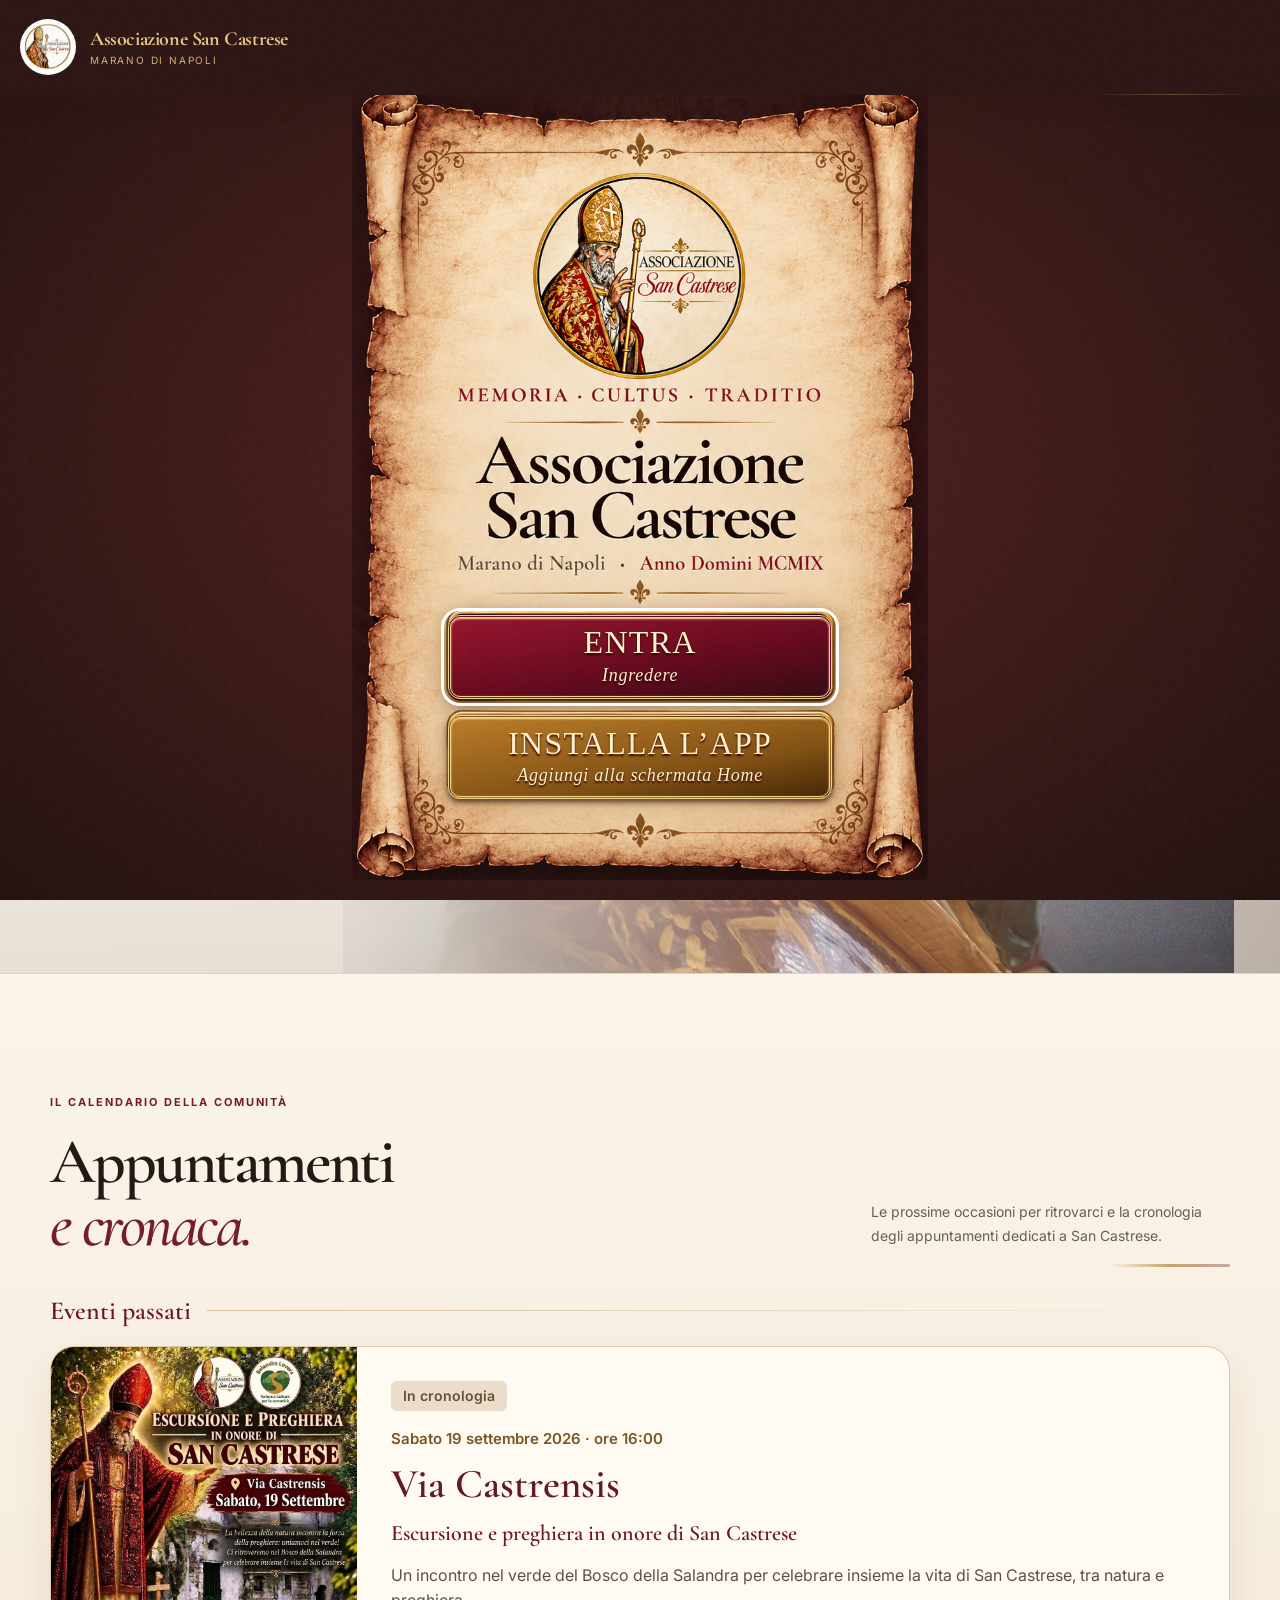
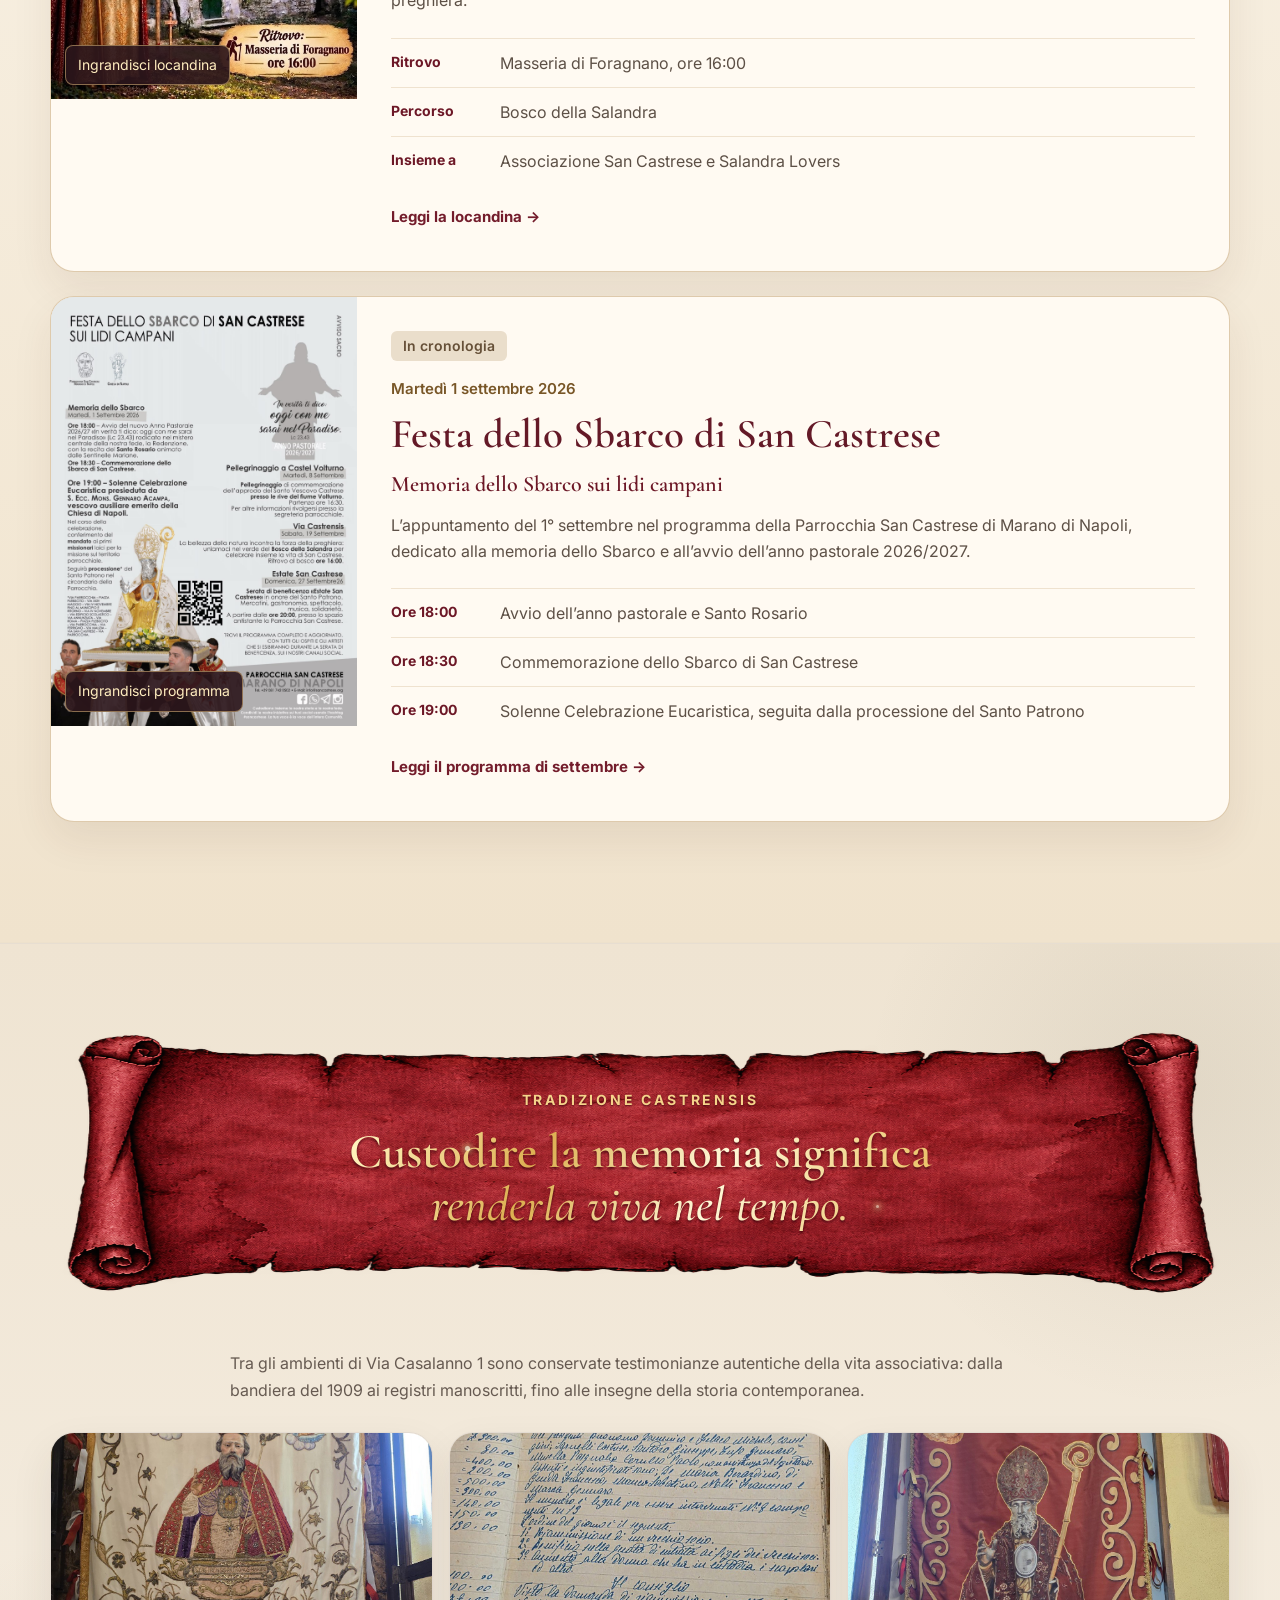
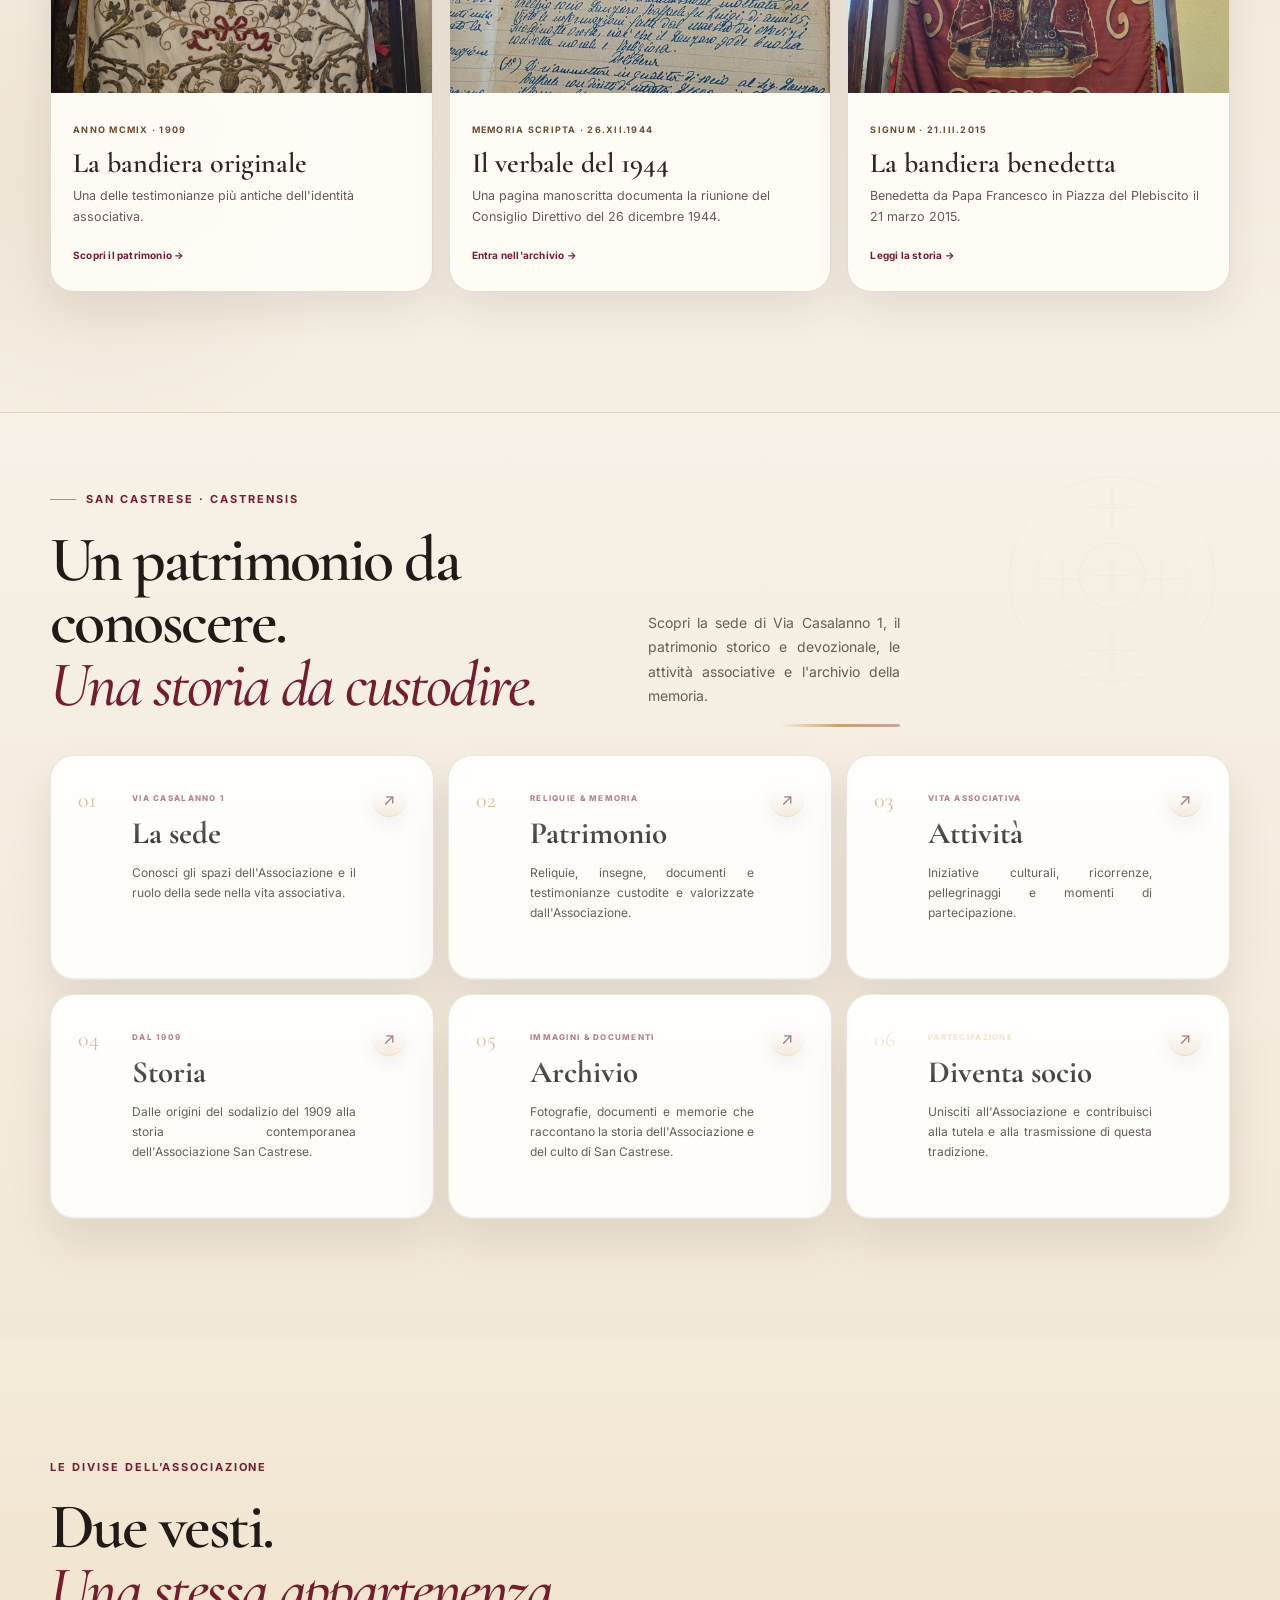
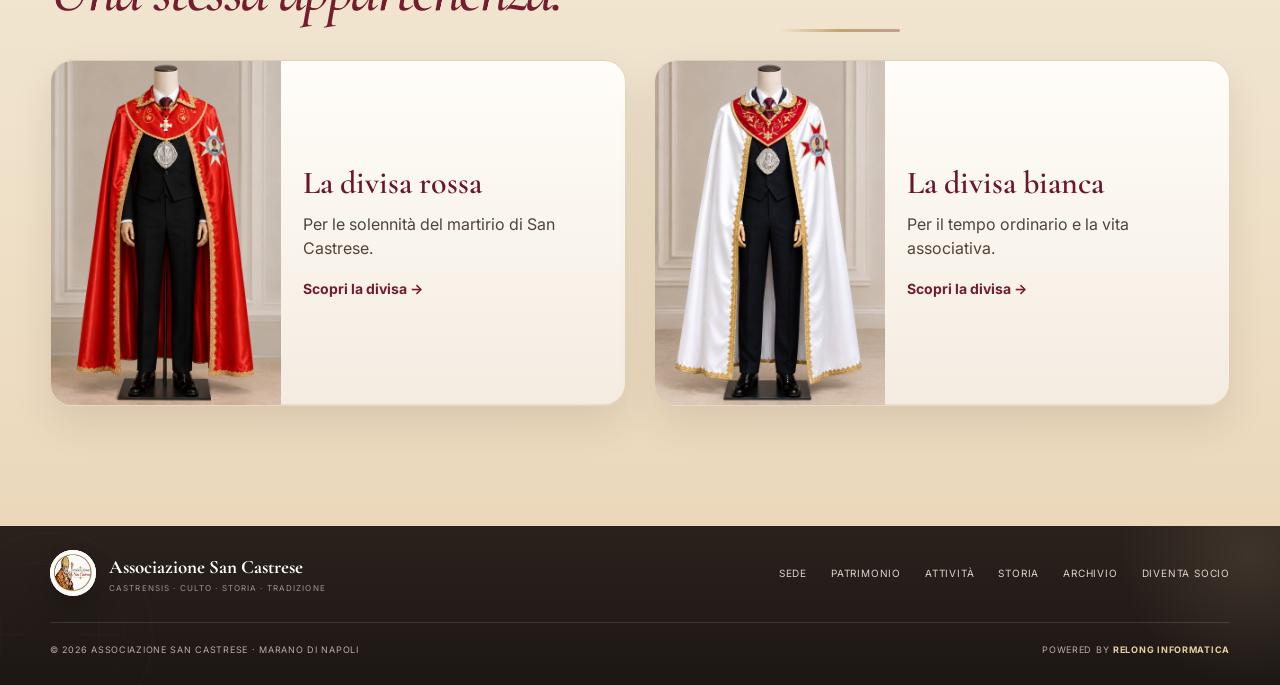
==== commit b385f943: "Add files via upload" ====
--- a/index.html
+++ b/index.html
@@ -38,7 +38,7 @@
   <link rel="preconnect" href="https://fonts.googleapis.com">
   <link rel="preconnect" href="https://fonts.gstatic.com" crossorigin>
   <link href="https://fonts.googleapis.com/css2?family=Cormorant+Garamond:wght@500;600;700&family=Inter:wght@400;500;600;700&display=swap" rel="stylesheet">
-  <link rel="stylesheet" href="styles-602.css?v=6.0.2" />
+  <link rel="stylesheet" href="styles-610.css?v=6.1.0" />
 </head>
 <body>
   <div class="audio-entry" id="audio-entry" role="dialog" aria-modal="true" aria-label="Ingresso al sito">
@@ -80,6 +80,26 @@
       </div>
     </section>
 
+
+    <section class="community-agenda section" id="appuntamenti" aria-labelledby="agenda-title">
+      <div class="container">
+        <div class="compact-head agenda-heading reveal"><span class="eyebrow">Il calendario della comunità</span><h2 id="agenda-title">Appuntamenti<br><em>e cronaca.</em></h2><p>Le prossime occasioni per ritrovarci e la cronologia degli appuntamenti dedicati a San Castrese.</p></div>
+        <div class="agenda-group" id="agenda-upcoming"><h3 class="agenda-group-title">In programma</h3><div class="agenda-list">
+          <!-- Nuovi appuntamenti: duplicare un articolo agenda-card e aggiornare data-event-date (AAAA-MM-GG), testi e locandina. -->
+          <article class="agenda-card reveal" data-event-date="2026-09-19" id="evento-via-castrensis-2026">
+            <a class="agenda-poster" href="assets/events/2026/via-castrensis-19-settembre.jpg" data-agenda-poster aria-label="Ingrandisci la locandina di Via Castrensis"><img src="assets/events/2026/via-castrensis-19-settembre.jpg" alt="Locandina: escursione e preghiera in onore di San Castrese, sabato 19 settembre, ritrovo Masseria di Foragnano ore 16:00" width="960" height="1105" loading="lazy"><span aria-hidden="true">Ingrandisci locandina</span></a>
+            <div class="agenda-copy"><span class="agenda-status">In programma</span><time datetime="2026-09-19T16:00:00+02:00">Sabato 19 settembre 2026 · ore 16:00</time><h3>Via Castrensis</h3><p class="agenda-subtitle">Escursione e preghiera in onore di San Castrese</p><p>Un incontro nel verde del Bosco della Salandra per celebrare insieme la vita di San Castrese, tra natura e preghiera.</p><dl><div><dt>Ritrovo</dt><dd>Masseria di Foragnano, ore 16:00</dd></div><div><dt>Percorso</dt><dd>Bosco della Salandra</dd></div><div><dt>Insieme a</dt><dd>Associazione San Castrese e Salandra Lovers</dd></div></dl><a class="agenda-link" href="assets/events/2026/via-castrensis-19-settembre.jpg" data-agenda-poster>Leggi la locandina →</a></div>
+          </article>
+        </div></div>
+        <div class="agenda-group agenda-history" id="agenda-past"><h3 class="agenda-group-title">Eventi passati</h3><div class="agenda-list">
+          <article class="agenda-card reveal" data-event-date="2026-09-01" id="evento-sbarco-2026">
+            <a class="agenda-poster" href="assets/events/2026/programma-san-castrese-settembre.jpg" data-agenda-poster aria-label="Ingrandisci il programma della Festa dello Sbarco"><img src="assets/events/2026/programma-san-castrese-settembre.jpg" alt="Programma parrocchiale di settembre 2026 con la Festa dello Sbarco di San Castrese del 1° settembre" width="1344" height="1881" loading="lazy"><span aria-hidden="true">Ingrandisci programma</span></a>
+            <div class="agenda-copy"><span class="agenda-status">In cronologia</span><time datetime="2026-09-01">Martedì 1 settembre 2026</time><h3>Festa dello Sbarco di San Castrese</h3><p class="agenda-subtitle">Memoria dello Sbarco sui lidi campani</p><p>L’appuntamento del 1° settembre nel programma della Parrocchia San Castrese di Marano di Napoli, dedicato alla memoria dello Sbarco e all’avvio dell’anno pastorale 2026/2027.</p><dl><div><dt>Ore 18:00</dt><dd>Avvio dell’anno pastorale e Santo Rosario</dd></div><div><dt>Ore 18:30</dt><dd>Commemorazione dello Sbarco di San Castrese</dd></div><div><dt>Ore 19:00</dt><dd>Solenne Celebrazione Eucaristica, seguita dalla processione del Santo Patrono</dd></div></dl><a class="agenda-link" href="assets/events/2026/programma-san-castrese-settembre.jpg" data-agenda-poster>Leggi il programma di settembre →</a></div>
+          </article>
+        </div></div>
+      </div>
+    </section>
+
     <section class="heritage-window section" aria-labelledby="heritage-home-title">
       <div class="container">
         <section class="memory-banner" aria-label="Tradizione Castrensis"><div class="memory-scroll"><div class="memory-inscription"><span>Tradizione Castrensis</span><h2 id="heritage-home-title">Custodire la memoria significa <em>renderla viva nel tempo.</em></h2></div></div></section>
@@ -113,7 +133,7 @@
         </div>
       </div>
     </section>
-<section class="uniform-preview section"><div class="container"><div class="compact-head"><span class="eyebrow">Le divise dell’Associazione</span><h2>Due vesti.<br><em>Una stessa appartenenza.</em></h2></div><div class="uniform-preview-grid"><a href="patrimonio.html#divisa-rossa"><img src="assets/divisa-rossa.jpg" alt="Divisa rossa con ricami oro" loading="lazy" width="1024" height="1536"><div><h3>La divisa rossa</h3><p>Per le solennità del martirio di San Castrese.</p><span>Scopri la divisa →</span></div></a><a href="patrimonio.html#divisa-bianca"><img src="assets/divisa-bianca.jpg" alt="Divisa bianca con colletto rosso e ricami oro" loading="lazy" width="1024" height="1536"><div><h3>La divisa bianca</h3><p>Per il tempo ordinario e la vita associativa.</p><span>Scopri la divisa →</span></div></a></div></div></section>
+<section class="uniform-preview section"><div class="container"><div class="compact-head"><span class="eyebrow">Le divise dell’Associazione</span><h2>Due vesti.<br><em>Una stessa appartenenza.</em></h2></div><div class="uniform-preview-grid"><a class="reveal" href="patrimonio.html#divisa-rossa"><img src="assets/divisa-rossa.jpg" alt="Divisa rossa con ricami oro" loading="lazy" width="1024" height="1536"><div><h3>La divisa rossa</h3><p>Per le solennità del martirio di San Castrese.</p><span>Scopri la divisa →</span></div></a><a class="reveal reveal-delay" href="patrimonio.html#divisa-bianca"><img src="assets/divisa-bianca.jpg" alt="Divisa bianca con colletto rosso e ricami oro" loading="lazy" width="1024" height="1536"><div><h3>La divisa bianca</h3><p>Per il tempo ordinario e la vita associativa.</p><span>Scopri la divisa →</span></div></a></div></div></section>
 
   </main>
   <nav class="mobile-cta" aria-label="Azioni rapide">
@@ -140,5 +160,6 @@
     <div class="lightbox-image" id="lightbox-image"></div>
     <div class="lightbox-caption"><small id="lightbox-year"></small><strong id="lightbox-title"></strong><span>Archivio fotografico</span></div>
   </dialog>
-  <script src="script-600.js?v=6.0.2"></script>
+  <script src="script-600.js?v=6.1.0"></script>
+  <script src="appuntamenti.js?v=6.1.0"></script>
 </body></html>
--- a/styles-610.css
+++ b/styles-610.css
@@ -0,0 +1,1500 @@
+:root{
+  --wine:#731c2b;
+  --wine-2:#8d2639;
+  --wine-dark:#4b101b;
+  --gold:#c2a067;
+  --gold-light:#e1c99f;
+  --cream:#f7f1e7;
+  --cream-2:#eee3d2;
+  --ink:#211b18;
+  --muted:#756d67;
+  --line:rgba(33,27,24,.14);
+  --white:#fffdf9;
+  --shadow:0 24px 70px rgba(32,17,16,.16);
+  --serif:"Cormorant Garamond", Georgia, serif;
+  --sans:"Inter", system-ui, sans-serif;
+}
+*{box-sizing:border-box}
+html{scroll-behavior:smooth}
+body{margin:0;font-family:var(--sans);background:var(--cream);color:var(--ink);line-height:1.6;overflow-x:hidden}
+body::before{content:"";position:fixed;inset:0;pointer-events:none;z-index:9999;opacity:.045;background-image:url("data:image/svg+xml,%3Csvg viewBox='0 0 200 200' xmlns='http://www.w3.org/2000/svg'%3E%3Cfilter id='n'%3E%3CfeTurbulence type='fractalNoise' baseFrequency='.9' numOctaves='4' stitchTiles='stitch'/%3E%3C/filter%3E%3Crect width='100%25' height='100%25' filter='url(%23n)' opacity='.6'/%3E%3C/svg%3E")}
+a{color:inherit;text-decoration:none}
+button{font:inherit}
+img{max-width:100%;display:block}
+.container{width:min(1180px,calc(100% - 48px));margin-inline:auto}
+.skip-link{position:fixed;top:10px;left:10px;transform:translateY(-140%);background:#fff;padding:10px 14px;z-index:10000;border-radius:8px}.skip-link:focus{transform:none}
+.site-header{position:fixed;top:0;left:0;right:0;z-index:1000;transition:.35s ease;border-bottom:1px solid transparent;background:rgba(247,241,231,.78);backdrop-filter:blur(14px)}
+.site-header.scrolled{background:rgba(247,241,231,.9);backdrop-filter:blur(18px);border-color:rgba(33,27,24,.09)}
+.nav-shell{height:94px;width:min(1280px,calc(100% - 48px));margin:auto;display:flex;align-items:center;justify-content:space-between}
+.brand{display:flex;align-items:center;gap:14px;z-index:2}
+.brand-mark{width:52px;height:52px;border:1px solid rgba(194,160,103,.9);border-radius:50%;display:block;position:relative;color:var(--wine);background:#fff;box-shadow:0 10px 26px rgba(60,34,22,.08);overflow:hidden;flex:0 0 52px}
+.brand-mark::before,.brand-mark::after{display:none}
+.brand-mark img{width:100%;height:100%;display:block;object-fit:cover;object-position:center 32%}
+.brand-mark span{display:none}
+.brand-copy{display:flex;flex-direction:column;line-height:1.1}.brand-copy strong{font-family:var(--serif);font-size:20px}.brand-copy small{font-size:10px;text-transform:uppercase;letter-spacing:.18em;color:var(--muted);margin-top:5px}
+.main-nav{display:flex;align-items:center;gap:30px;font-size:13px;font-weight:600}
+.main-nav a{position:relative}.main-nav a:not(.nav-cta)::after{content:"";position:absolute;left:0;bottom:-6px;width:0;height:1px;background:var(--wine);transition:.25s}.main-nav a:hover::after{width:100%}
+.nav-cta{border:1px solid rgba(115,28,43,.28);padding:11px 18px;border-radius:999px;color:var(--wine)}
+.menu-toggle{display:none;border:0;background:transparent;width:44px;height:44px;position:relative;z-index:3}.menu-toggle span{position:absolute;width:24px;height:1.5px;background:var(--ink);left:10px;transition:.3s}.menu-toggle span:first-child{top:17px}.menu-toggle span:last-child{top:25px}.menu-toggle[aria-expanded="true"] span:first-child{transform:rotate(45deg);top:21px}.menu-toggle[aria-expanded="true"] span:last-child{transform:rotate(-45deg);top:21px}
+.hero{min-height:100svh;position:relative;display:flex;align-items:center;padding:135px 0 82px;background:
+  linear-gradient(90deg,rgba(247,241,231,.99) 0%,rgba(247,241,231,.97) 34%,rgba(247,241,231,.82) 48%,rgba(247,241,231,.30) 67%,rgba(34,20,20,.10) 100%),
+  url("assets/sfondo-san-castrese.jpg") 90% 43%/auto 118% no-repeat,
+  #e8ded2;overflow:hidden}
+.hero::after{content:"";position:absolute;right:-12vw;top:-22vh;width:62vw;height:145vh;border:1px solid rgba(115,28,43,.08);border-radius:50%;transform:rotate(17deg)}
+.hero-orb{position:absolute;border-radius:50%;filter:blur(1px)}.hero-orb-a{width:390px;height:390px;background:rgba(194,160,103,.12);left:-150px;top:8%}.hero-orb-b{width:280px;height:280px;background:rgba(115,28,43,.07);right:30%;bottom:-80px}
+.hero-grid{display:block;position:relative;z-index:2}.hero-copy{max-width:720px}
+.eyebrow{display:inline-flex;align-items:center;gap:10px;font-size:11px;font-weight:700;letter-spacing:.18em;text-transform:uppercase;color:var(--wine);margin-bottom:20px}.eyebrow i{width:26px;height:1px;background:var(--gold)}.eyebrow.dark{color:var(--ink)}.eyebrow.light{color:var(--gold-light)}
+h1,h2,h3,p{margin-top:0}h1,h2,h3{font-family:var(--serif);font-weight:600;line-height:.98}
+h1{font-size:clamp(56px,6vw,92px);letter-spacing:-.045em;margin-bottom:26px;max-width:850px}h1 em,h2 em{font-weight:500;color:var(--wine);font-style:italic}
+.hero-copy>p{font-size:17px;max-width:650px;color:#5f554e;margin-bottom:32px;line-height:1.75}
+.hero-actions{display:flex;gap:12px;flex-wrap:wrap}.btn{display:inline-flex;align-items:center;justify-content:center;gap:12px;min-height:50px;padding:0 22px;border-radius:4px;font-size:13px;font-weight:700;transition:.25s ease;border:1px solid transparent}.btn:hover{transform:translateY(-2px)}.btn-primary{background:var(--wine);color:white;box-shadow:0 14px 35px rgba(115,28,43,.22)}.btn-ghost{border-color:rgba(33,27,24,.2);background:rgba(255,255,255,.24)}.btn-outline{border-color:var(--wine);color:var(--wine);margin-top:30px}.btn-gold{background:var(--gold);color:#24170d}.btn-light{border-color:rgba(255,255,255,.35);color:#fff}
+.hero-facts{display:grid;grid-template-columns:repeat(3,1fr);gap:14px;margin-top:48px;padding-top:24px;border-top:1px solid rgba(33,27,24,.12);max-width:690px}.hero-facts div{display:flex;flex-direction:column}.hero-facts strong{font-family:var(--serif);font-size:20px}.hero-facts span{font-size:10px;text-transform:uppercase;letter-spacing:.12em;color:var(--muted);margin-top:2px}
+.hero-visual{position:relative;min-height:620px}.hero-frame{position:absolute;inset:0 0 0 55px;border-radius:240px 240px 22px 22px;overflow:hidden;box-shadow:var(--shadow);background:#cbb8a5}.hero-photo{position:absolute;inset:0;background-size:cover;background-position:center 36%;transform:scale(1.02);transition:1.2s ease}.hero-frame:hover .hero-photo{transform:scale(1.06)}.hero-photo-overlay{position:absolute;inset:0;background:linear-gradient(to bottom,rgba(24,9,11,.02) 40%,rgba(24,9,11,.78) 100%)}.hero-caption{position:absolute;left:38px;right:38px;bottom:32px;color:#fff;display:flex;flex-direction:column}.caption-kicker{font-size:10px;text-transform:uppercase;letter-spacing:.18em;color:#ead6b4}.hero-caption strong{font-family:var(--serif);font-size:38px;line-height:1}.hero-caption small{font-size:9px;opacity:.68;margin-top:8px}.floating-seal{position:absolute;left:0;top:46%;width:124px;height:124px;border-radius:50%;background:var(--wine);color:#fff;display:grid;place-items:center;align-content:center;border:1px solid rgba(255,255,255,.28);box-shadow:0 16px 38px rgba(66,20,26,.3)}.floating-seal::before{content:"";position:absolute;inset:8px;border:1px solid rgba(194,160,103,.5);border-radius:50%}.floating-seal strong{font-family:var(--serif);font-size:34px;line-height:1}.floating-seal span{font-size:7px;letter-spacing:.22em;color:var(--gold-light)}
+.scroll-cue{position:absolute;bottom:24px;left:50%;transform:translateX(-50%);display:flex;gap:8px;align-items:center;font-size:9px;text-transform:uppercase;letter-spacing:.2em;color:var(--muted);z-index:4}.scroll-cue span{width:1px;height:28px;background:var(--gold);display:block}
+.manifesto{padding:100px 0;background:var(--wine);color:#fff}.manifesto-grid{display:grid;grid-template-columns:70px 1fr .6fr;gap:48px;align-items:start}.section-number{font-family:var(--serif);font-size:22px;color:var(--gold)}.manifesto h2,.section-head h2,.association h2,.feature-copy h2,.territory h2,.contact h2,.archive-top h2{font-size:clamp(44px,5vw,70px);letter-spacing:-.035em;margin-bottom:20px}.manifesto h2 em{color:var(--gold-light)}.manifesto .lead{font-size:20px;max-width:700px;color:#f1e6dc}.manifesto-note{border-left:1px solid rgba(255,255,255,.18);padding-left:34px;margin-top:44px;color:#dfcfd0}.manifesto-note p{font-size:14px}.text-link{font-size:12px;text-transform:uppercase;letter-spacing:.11em;color:var(--gold-light);display:inline-flex;gap:10px;align-items:center;margin-top:14px}
+.section{padding:120px 0}.section-head{display:grid;grid-template-columns:1fr .45fr;gap:70px;align-items:end;margin-bottom:68px}.section-head>p{color:var(--muted);font-size:14px;line-height:1.8;margin-bottom:9px}.section-head.light h2{color:#fff}.section-head.light h2 em{color:var(--gold-light)}.section-head.light>p{color:#d6c6c5}
+.story{background:#211a17;color:#fff}.story .section-head h2 em{color:var(--gold-light)}.story .section-head>p{color:#bdb4af}.story .eyebrow{color:var(--gold-light)}
+.timeline{position:relative;margin-top:36px}.timeline::before{content:"";position:absolute;left:178px;top:8px;bottom:8px;width:1px;background:rgba(194,160,103,.26)}.timeline-item{display:grid;grid-template-columns:145px 65px 1fr;align-items:start;min-height:170px}.timeline-year{font-family:var(--serif);font-size:24px;color:var(--gold-light);text-align:right;padding-top:13px}.timeline-dot{width:11px;height:11px;border-radius:50%;background:var(--gold);margin:21px auto 0;position:relative;box-shadow:0 0 0 8px #211a17}.timeline-card{padding:8px 0 42px 20px;max-width:720px}.timeline-tag{font-size:9px;letter-spacing:.18em;text-transform:uppercase;color:var(--gold);font-weight:700}.timeline-card h3{font-size:34px;margin:6px 0 10px}.timeline-card p{color:#aaa09a;font-size:14px;max-width:650px}.timeline-item.featured .timeline-card{padding:22px 28px 28px;background:rgba(115,28,43,.35);border:1px solid rgba(194,160,103,.25);border-radius:4px}.timeline-item.featured .timeline-dot{background:#fff}.timeline-item.featured .timeline-year{color:#fff}
+.association{background:var(--cream)}.association-grid{display:grid;grid-template-columns:.9fr 1.1fr;gap:95px;align-items:center}.photo-stack{position:relative;min-height:650px}.photo-card{margin:0;background:#ddd;box-shadow:var(--shadow);position:absolute;overflow:hidden}.photo-card-main{inset:10px 72px 68px 0}.photo-card img{width:100%;height:100%;object-fit:cover}.photo-card figcaption{position:absolute;left:22px;bottom:22px;z-index:3;max-width:calc(100% - 210px);background:rgba(34,24,20,.72);color:white;padding:8px 11px;font-size:9px;letter-spacing:.12em;text-transform:uppercase;backdrop-filter:blur(8px)}.img-fallback{display:block;width:100%;height:100%;background:linear-gradient(145deg,#8c6c5c,#4c242c)}.quote-card{position:absolute;right:-12px;bottom:-28px;z-index:2;width:260px;background:var(--wine);color:#fff;padding:26px 24px 24px;box-shadow:0 18px 42px rgba(50,12,20,.25)}.quote-card>span{font-family:var(--serif);font-size:56px;line-height:.7;color:var(--gold)}.quote-card p{font-family:var(--serif);font-size:20px;line-height:1.2;margin:4px 0 0}.association-copy>.lead{font-size:19px;color:#4d443f}.association-copy>p:not(.lead){color:var(--muted);font-size:14px}.values-grid{display:grid;grid-template-columns:1fr 1fr;border-top:1px solid var(--line);border-left:1px solid var(--line);margin-top:34px}.values-grid>div{padding:20px;border-right:1px solid var(--line);border-bottom:1px solid var(--line);display:grid;grid-template-columns:32px 1fr}.values-grid span{font-size:9px;color:var(--gold);font-weight:700;grid-row:1/3}.values-grid strong{font-family:var(--serif);font-size:22px;line-height:1}.values-grid small{font-size:11px;color:var(--muted);margin-top:6px}
+.traditions{background:var(--wine-dark);color:#fff}.tradition-cards{display:grid;grid-template-columns:1fr 1fr;gap:18px}.tradition-card{display:grid;grid-template-columns:112px 1fr;gap:30px;padding:38px;border:1px solid rgba(255,255,255,.14);background:rgba(255,255,255,.035);transition:.3s}.tradition-card:hover{transform:translateY(-4px);background:rgba(255,255,255,.06);border-color:rgba(194,160,103,.42)}.date-badge{width:96px;height:108px;border:1px solid rgba(194,160,103,.6);display:flex;flex-direction:column;align-items:center;justify-content:center;color:var(--gold-light)}.date-badge strong{font-family:var(--serif);font-size:44px;line-height:.8}.date-badge span{font-size:9px;letter-spacing:.2em;margin-top:10px}.card-kicker{font-size:9px;letter-spacing:.17em;text-transform:uppercase;color:var(--gold)}.tradition-card h3{font-size:32px;margin:6px 0 12px}.tradition-card p{font-size:13px;color:#cdbfc0}.tradition-card a{font-size:10px;text-transform:uppercase;letter-spacing:.13em;color:var(--gold-light)}.tradition-strip{display:grid;grid-template-columns:repeat(4,1fr);margin-top:60px;border-top:1px solid rgba(255,255,255,.15);border-bottom:1px solid rgba(255,255,255,.15)}.tradition-strip>div{display:grid;grid-template-columns:35px 1fr;gap:12px;padding:24px 18px;border-right:1px solid rgba(255,255,255,.12)}.tradition-strip>div:last-child{border-right:0}.tradition-strip span{font-family:var(--serif);color:var(--gold);font-size:19px}.tradition-strip p{font-size:11px;text-transform:uppercase;letter-spacing:.08em;margin:0;color:#d9cbcb}
+.archive{background:#f8f3eb}.archive-top{display:grid;grid-template-columns:1fr .75fr;gap:90px;align-items:end;margin-bottom:52px}.archive-intro p{font-size:14px;color:var(--muted)}.filter-pills{display:flex;flex-wrap:wrap;gap:8px;margin-top:22px}.filter-pills button{border:1px solid var(--line);background:transparent;border-radius:999px;padding:8px 13px;font-size:10px;font-weight:700;text-transform:uppercase;letter-spacing:.08em;cursor:pointer}.filter-pills button.active{background:var(--wine);color:#fff;border-color:var(--wine)}
+.gallery-grid{display:grid;grid-template-columns:repeat(12,1fr);grid-auto-rows:220px;gap:12px}.gallery-item{position:relative;overflow:hidden;border:0;padding:0;background:#cbb8a5;cursor:pointer;text-align:left;color:#fff}.gallery-item:nth-child(1){grid-column:span 7;grid-row:span 2}.gallery-item:nth-child(2){grid-column:span 5}.gallery-item:nth-child(3){grid-column:span 5}.gallery-item:nth-child(4){grid-column:span 5}.gallery-item:nth-child(5){grid-column:span 7}.gallery-image{position:absolute;inset:0;background-size:cover;background-position:center;transition:.45s}.gallery-item:hover .gallery-image{transform:scale(1.04)}.gallery-overlay{position:absolute;inset:0;padding:24px;display:flex;flex-direction:column;justify-content:flex-end;background:linear-gradient(to top,rgba(29,14,16,.8),rgba(29,14,16,0) 65%)}.gallery-overlay small{font-size:9px;text-transform:uppercase;letter-spacing:.14em;color:var(--gold-light)}.gallery-overlay strong{font-family:var(--serif);font-size:25px;max-width:360px}.gallery-overlay i{position:absolute;right:20px;bottom:20px;width:34px;height:34px;border:1px solid rgba(255,255,255,.5);border-radius:50%;font-style:normal;display:grid;place-items:center;font-size:18px}.text-tile{padding:28px!important;background:var(--wine)!important;display:flex;flex-direction:column;justify-content:center}.text-tile .archive-count{font-family:var(--serif);font-size:30px;color:var(--gold-light)}.text-tile strong{font-family:var(--serif);font-size:25px;line-height:1.05;margin:7px 0}.text-tile p{font-size:12px;color:#dbc9cb}.text-tile a{font-size:9px;text-transform:uppercase;letter-spacing:.11em;color:var(--gold-light)}.source-note{display:flex;gap:12px;align-items:flex-start;margin-top:22px;padding:14px 16px;border:1px solid var(--line);background:rgba(255,255,255,.45)}.source-note span{color:var(--gold)}.source-note p{font-size:10px;color:var(--muted);margin:1px 0 0}
+.feature-story{background:linear-gradient(115deg,#291518 0%,#4b101b 62%,#6f1c2a 100%);color:white;position:relative;overflow:hidden}.feature-story::after{content:"848";position:absolute;right:-20px;bottom:-105px;font-family:var(--serif);font-size:310px;line-height:1;color:rgba(255,255,255,.035)}.feature-grid{display:grid;grid-template-columns:.6fr 1.4fr;gap:110px;position:relative;z-index:2}.feature-meta{display:flex;flex-direction:column}.feature-number{font-family:var(--serif);font-size:150px;line-height:.75;color:var(--gold-light);letter-spacing:-.07em;margin-top:42px}.feature-meta small{font-family:var(--serif);font-size:28px;color:var(--gold);font-style:italic}.feature-copy h2 em{color:var(--gold-light)}.feature-copy>p{max-width:650px;color:#d8cacc}.feature-copy blockquote{margin:34px 0;padding:24px 0 24px 28px;border-left:1px solid var(--gold);font-family:var(--serif);font-size:28px;line-height:1.2;color:#f0dfcf;max-width:640px}
+.events{background:var(--cream)}.event-list{border-top:1px solid var(--line)}.event-row{display:grid;grid-template-columns:120px 1fr 50px;gap:30px;align-items:center;padding:28px 10px;border-bottom:1px solid var(--line);transition:.25s}.event-row:hover{background:rgba(255,255,255,.45);padding-left:22px}.event-date{display:flex;flex-direction:column;align-items:center;border-right:1px solid var(--line)}.event-date strong{font-family:var(--serif);font-size:36px;line-height:1;color:var(--wine)}.event-date span{font-size:8px;letter-spacing:.15em;color:var(--muted);margin-top:5px}.event-copy small{font-size:9px;text-transform:uppercase;letter-spacing:.13em;color:var(--gold)}.event-copy h3{font-size:27px;margin:3px 0 4px}.event-copy p{font-size:12px;color:var(--muted);margin:0}.event-row>a{width:40px;height:40px;border:1px solid var(--line);border-radius:50%;display:grid;place-items:center}.event-row.highlight{background:rgba(115,28,43,.045)}
+.territory{background:#efe4d5}.territory-grid{display:grid;grid-template-columns:.9fr 1.1fr;gap:80px;align-items:center}.territory-copy>p{font-size:14px;color:var(--muted);max-width:520px}.place-list{margin-top:34px;border-top:1px solid var(--line)}.place-list button{width:100%;border:0;border-bottom:1px solid var(--line);background:transparent;text-align:left;padding:15px 2px;font-size:13px;font-weight:700;display:flex;justify-content:space-between;cursor:pointer;color:var(--ink)}.place-list button span{font-size:9px;text-transform:uppercase;letter-spacing:.12em;color:var(--muted);font-weight:500}.place-list button.active{color:var(--wine)}.map-art{position:relative;background:#e6d8c6;min-height:570px;border-radius:50% 50% 10px 10px;overflow:hidden;display:grid;place-items:center}.map-art svg{width:92%;height:auto}.coast{fill:rgba(255,253,249,.55);stroke:#c6b196;stroke-width:1.4}.map-line{fill:none;stroke:var(--gold);stroke-width:1.5;stroke-dasharray:5 7}.pin circle:first-child{fill:#e5d4be;stroke:var(--wine);stroke-width:1}.pin circle:nth-child(2){fill:var(--wine)}.pin text{text-anchor:middle;font-family:var(--sans);font-size:9px;font-weight:700;letter-spacing:1.1px;fill:#55463e}.pin-marano circle:first-child{fill:var(--wine);stroke:var(--wine)}.pin-marano circle:nth-child(2){fill:var(--gold-light)}.pin-marano text{fill:var(--wine);font-size:11px}.pin{transition:.25s;transform-box:fill-box;transform-origin:center}.pin.active{filter:drop-shadow(0 5px 10px rgba(115,28,43,.25))}.map-label{position:absolute;left:38px;bottom:35px;display:flex;flex-direction:column}.map-label span{font-size:9px;text-transform:uppercase;letter-spacing:.15em;color:var(--wine)}.map-label strong{font-family:var(--serif);font-size:25px}
+.contact{background:var(--ink);color:white;padding-bottom:72px}.contact-shell{background:var(--wine);padding:66px;display:grid;grid-template-columns:1fr 360px;gap:75px;align-items:center;position:relative;overflow:hidden}.contact-shell::before{content:"";position:absolute;width:380px;height:380px;border:1px solid rgba(255,255,255,.09);border-radius:50%;left:-160px;bottom:-230px}.contact h2 em{color:var(--gold-light)}.contact-copy>p{max-width:640px;color:#dbcacc}.contact-actions{display:flex;gap:10px;flex-wrap:wrap;margin-top:28px}.contact-card{background:#fff;color:var(--ink);padding:34px;position:relative;min-height:280px}.contact-card-label{font-size:8px;text-transform:uppercase;letter-spacing:.17em;color:var(--gold);font-weight:700}.contact-card h3{font-size:31px;margin:6px 0 2px}.contact-card p{font-size:12px;color:var(--muted)}.contact-card hr{border:0;border-top:1px solid var(--line);margin:24px 0}.mini-seal{position:absolute;right:24px;bottom:18px;width:50px;height:50px;border:1px solid var(--gold);border-radius:50%;display:grid;place-items:center;font-family:var(--serif);font-size:18px;color:var(--wine)}
+.site-footer{background:var(--ink);color:white;padding:24px 0 28px}.footer-top{display:flex;justify-content:space-between;align-items:center;padding-bottom:26px;border-bottom:1px solid rgba(255,255,255,.12)}.footer-brand{display:flex;align-items:center;gap:13px}.brand-mark.small{width:42px;height:42px;flex-basis:42px;background:#fff;color:#fff}.footer-brand>div{display:flex;flex-direction:column}.footer-brand strong{font-family:var(--serif);font-size:19px}.footer-brand small{font-size:8px;text-transform:uppercase;letter-spacing:.14em;color:#9f9490}.footer-top nav{display:flex;gap:24px;font-size:10px;text-transform:uppercase;letter-spacing:.08em;color:#c9c0bb}.footer-bottom{display:flex;justify-content:space-between;gap:20px;padding-top:20px;color:#877d78;font-size:9px;text-transform:uppercase;letter-spacing:.08em}.footer-bottom p{margin:0}
+.lightbox{border:0;padding:0;width:min(900px,92vw);height:min(760px,88vh);background:#171210;color:white;box-shadow:0 30px 120px rgba(0,0,0,.55)}.lightbox::backdrop{background:rgba(15,8,8,.8);backdrop-filter:blur(8px)}.lightbox-close{position:absolute;z-index:3;right:14px;top:12px;width:42px;height:42px;border:1px solid rgba(255,255,255,.4);border-radius:50%;background:rgba(0,0,0,.2);color:white;font-size:26px;cursor:pointer}.lightbox-image{height:calc(100% - 95px);background-size:cover;background-position:center;background-color:#44302d}.lightbox-caption{height:95px;padding:18px 24px;display:grid;grid-template-columns:100px 1fr auto;align-items:center}.lightbox-caption small{font-size:10px;color:var(--gold)}.lightbox-caption strong{font-family:var(--serif);font-size:25px}.lightbox-caption span{font-size:9px;text-transform:uppercase;letter-spacing:.11em;color:#817873}
+.reveal{opacity:0;transform:translateY(28px);transition:opacity .8s ease,transform .8s ease}.reveal.visible{opacity:1;transform:none}.reveal-delay{transition-delay:.12s}
+@media(max-width:980px){
+  .nav-shell{height:78px}.menu-toggle{display:block}.main-nav{position:fixed;inset:0;background:var(--cream);flex-direction:column;justify-content:center;font-family:var(--serif);font-size:34px;gap:18px;opacity:0;visibility:hidden;transform:translateY(-15px);transition:.3s}.main-nav.open{opacity:1;visibility:visible;transform:none}.nav-cta{font-family:var(--sans);font-size:13px;margin-top:12px}.hero{padding-top:110px;min-height:auto}.hero-grid,.association-grid,.territory-grid{grid-template-columns:1fr;gap:55px}.hero-visual{min-height:620px;max-width:620px;width:100%;margin:auto}.hero-frame{inset:0 28px 0 50px}.manifesto-grid{grid-template-columns:50px 1fr}.manifesto-note{grid-column:2}.section-head,.archive-top,.feature-grid,.contact-shell{grid-template-columns:1fr;gap:34px}.section-head>p{max-width:650px}.association-grid{gap:75px}.photo-stack{max-width:620px;width:100%;margin:auto}.tradition-cards{grid-template-columns:1fr}.gallery-grid{grid-template-columns:repeat(2,1fr);grid-auto-rows:270px}.gallery-item:nth-child(n){grid-column:auto;grid-row:auto}.gallery-item:nth-child(1){grid-column:span 2}.gallery-item:nth-child(5){grid-column:span 2}.feature-meta{flex-direction:row;align-items:flex-end;gap:12px}.feature-number{font-size:105px;margin-top:12px}.contact-shell{padding:48px}.contact-card{max-width:560px}.footer-top{align-items:flex-start}.footer-top nav{flex-wrap:wrap;justify-content:flex-end}}
+@media(max-width:680px){
+  .container,.nav-shell{width:min(100% - 28px,1180px)}.brand-copy strong{font-size:17px}.brand-copy small{font-size:8px}.brand-mark{width:44px;height:44px}.section{padding:82px 0}.hero{padding:100px 0 70px}.hero-grid{gap:42px}.hero-copy h1{font-size:50px}.hero-copy>p{font-size:15px}.hero-actions{display:grid;grid-template-columns:1fr}.hero-facts{gap:8px}.hero-facts strong{font-size:17px}.hero-facts span{font-size:8px}.hero-visual{min-height:480px}.hero-frame{inset:0 10px 0 28px;border-radius:170px 170px 15px 15px}.floating-seal{width:92px;height:92px;left:2px}.floating-seal strong{font-size:26px}.hero-caption{left:24px;right:24px;bottom:22px}.hero-caption strong{font-size:30px}.scroll-cue{display:none}.manifesto{padding:75px 0}.manifesto-grid{grid-template-columns:1fr;gap:18px}.section-number{display:none}.manifesto-note{grid-column:auto;margin-top:5px;padding-left:20px}.manifesto h2,.section-head h2,.association h2,.feature-copy h2,.territory h2,.contact h2,.archive-top h2{font-size:44px}.section-head{margin-bottom:42px}.timeline::before{left:9px}.timeline-item{grid-template-columns:25px 1fr;min-height:auto;padding-bottom:40px}.timeline-year{grid-column:2;text-align:left;padding:0 0 3px;font-size:19px}.timeline-dot{grid-column:1;grid-row:1/3;margin:8px 0 0 4px}.timeline-card{grid-column:2;padding:0 0 0 8px}.timeline-card h3{font-size:29px}.timeline-item.featured .timeline-card{padding:20px}.photo-stack{min-height:535px}.photo-card-main{right:36px}.quote-card{right:0;bottom:0;width:225px;padding:20px}.values-grid{grid-template-columns:1fr}.tradition-card{grid-template-columns:1fr;padding:25px}.date-badge{width:78px;height:86px}.date-badge strong{font-size:37px}.tradition-strip{grid-template-columns:1fr 1fr}.tradition-strip>div:nth-child(2){border-right:0}.gallery-grid{grid-template-columns:1fr;grid-auto-rows:260px}.gallery-item:nth-child(n){grid-column:auto}.archive-top{margin-bottom:35px}.feature-number{font-size:92px}.feature-copy blockquote{font-size:24px}.event-row{grid-template-columns:68px 1fr 38px;gap:14px;padding:22px 0}.event-date strong{font-size:27px}.event-copy h3{font-size:23px}.map-art{min-height:420px}.contact{padding-bottom:0}.contact-shell{width:100%;padding:54px 22px}.contact-actions{display:grid}.footer-top{flex-direction:column;gap:26px}.footer-top nav{justify-content:flex-start;gap:16px}.footer-bottom{flex-direction:column}.lightbox{height:72vh}.lightbox-image{height:calc(100% - 120px)}.lightbox-caption{height:120px;grid-template-columns:1fr}.lightbox-caption span{display:none}}
+@media(prefers-reduced-motion:reduce){html{scroll-behavior:auto}.reveal{opacity:1;transform:none;transition:none}.hero-photo,.gallery-image,.btn,.tradition-card{transition:none}}
+
+
+/* V1.1 — responsive hardening + permanent ReLong credit */
+.powered-by a{color:var(--gold-light);font-weight:700;transition:opacity .2s ease}
+.powered-by a:hover{opacity:.78}
+
+@media(max-width:980px){
+  .site-header{background:rgba(247,241,231,.92);backdrop-filter:blur(18px);border-bottom:1px solid rgba(33,27,24,.08)}
+  .main-nav{z-index:1;padding:92px 28px 42px;overflow-y:auto;overscroll-behavior:contain}
+  .main-nav a{width:min(420px,100%);text-align:center;padding:8px 12px}
+  .main-nav .nav-cta{padding:13px 22px}
+  .hero-grid,.association-grid,.territory-grid,.feature-grid,.contact-shell{min-width:0}
+  .hero-copy,.association-copy,.territory-copy,.feature-copy,.contact-copy{min-width:0}
+  .gallery-item,.tradition-card,.event-row{min-width:0}
+}
+
+@media(max-width:680px){
+  html{scroll-padding-top:78px}
+  body{font-size:15px}
+  .nav-shell{height:72px}
+  .brand{gap:10px;max-width:calc(100% - 54px)}
+  .brand-copy{min-width:0}
+  .brand-copy strong{font-size:15px;white-space:nowrap;overflow:hidden;text-overflow:ellipsis}
+  .brand-copy small{letter-spacing:.12em}
+  .brand-mark{flex:0 0 42px;width:42px;height:42px}
+  .main-nav{font-size:32px;gap:12px;padding-top:88px}
+
+  .hero{padding:92px 0 56px}
+  .hero-copy h1{font-size:clamp(39px,12vw,50px);line-height:1.01;letter-spacing:-.035em}
+  .hero-copy h1 br{display:none}
+  .hero-copy>p{line-height:1.65;margin-bottom:26px}
+  .hero-actions .btn{width:100%;min-height:52px}
+  .hero-facts{grid-template-columns:1fr;gap:0;margin-top:34px;padding-top:0;border-top:0}
+  .hero-facts div{padding:13px 0;border-top:1px solid rgba(33,27,24,.12)}
+  .hero-facts strong{font-size:19px}
+  .hero-facts span{font-size:9px;margin-top:1px}
+  .hero-visual{min-height:430px}
+  .hero-frame{inset:0 4px 0 22px;border-radius:150px 150px 14px 14px}
+  .floating-seal{width:82px;height:82px;left:0;top:47%}
+  .floating-seal strong{font-size:23px}
+  .floating-seal span{font-size:6px}
+  .hero-caption{left:20px;right:18px;bottom:18px}
+  .hero-caption strong{font-size:28px}
+  .hero-caption small{max-width:240px;line-height:1.35}
+
+  .manifesto h2,.section-head h2,.association h2,.feature-copy h2,.territory h2,.contact h2,.archive-top h2{font-size:clamp(38px,11.5vw,44px);line-height:1.01}
+  .manifesto h2 br,.section-head h2 br,.association h2 br,.feature-copy h2 br,.territory h2 br,.contact h2 br,.archive-top h2 br{display:none}
+  .manifesto .lead,.association-copy>.lead{font-size:17px}
+
+  .timeline-item{grid-template-columns:22px minmax(0,1fr)}
+  .timeline::before{left:8px}
+  .timeline-card{min-width:0;padding-left:10px}
+  .timeline-card h3{font-size:27px;line-height:1.03}
+  .timeline-card p{font-size:13px;line-height:1.65}
+  .timeline-item.featured .timeline-card{padding:18px}
+
+  .photo-stack{min-height:470px}
+  .photo-card-main{inset:0 22px 58px 0}
+  .quote-card{width:min(220px,72vw);right:0;bottom:0;padding:18px}
+  .quote-card p{font-size:18px}
+  .values-grid>div{padding:17px}
+
+  .tradition-card{gap:20px;padding:22px}
+  .tradition-card h3{font-size:29px;line-height:1.02}
+  .tradition-strip{grid-template-columns:1fr}
+  .tradition-strip>div{border-right:0!important}
+
+  .filter-pills{display:flex;overflow-x:auto;gap:8px;padding:2px 0 8px;scrollbar-width:none;-webkit-overflow-scrolling:touch}
+  .filter-pills::-webkit-scrollbar{display:none}
+  .filter-pills button{flex:0 0 auto;min-height:42px;padding-inline:15px}
+  .gallery-grid{gap:12px;grid-auto-rows:240px}
+  .gallery-item{border-radius:2px}
+
+  .event-row{grid-template-columns:58px minmax(0,1fr) 28px;gap:12px}
+  .event-copy h3{font-size:21px;line-height:1.05}
+  .event-copy p{font-size:12px}
+
+  .map-art{min-height:360px;border-radius:42% 42% 10px 10px}
+  .map-art svg{width:110%;max-width:none}
+  .map-label{left:22px;bottom:20px}
+  .place-list button{min-height:52px;align-items:center;gap:12px}
+  .place-list button span{text-align:right;line-height:1.3}
+
+  .contact-shell{padding:46px 18px}
+  .contact-card{padding:26px 22px;min-height:250px}
+  .contact-card h3{font-size:28px}
+  .contact-actions .btn{width:100%;min-height:52px;padding:0 16px;text-align:center}
+
+  .footer-top nav{display:grid;grid-template-columns:repeat(2,minmax(0,1fr));width:100%;gap:10px 18px}
+  .footer-top nav a{padding:6px 0}
+  .footer-bottom{gap:10px;align-items:flex-start;line-height:1.6}
+  .powered-by{font-size:10px}
+
+  .lightbox{width:94vw;height:78dvh;max-height:720px}
+  .lightbox-close{width:46px;height:46px;right:10px;top:10px;background:rgba(0,0,0,.45)}
+  .lightbox-image{height:calc(100% - 112px)}
+  .lightbox-caption{height:112px;padding:16px 18px;align-content:center}
+  .lightbox-caption strong{font-size:22px;line-height:1.05}
+}
+
+@media(max-width:390px){
+  .container,.nav-shell{width:calc(100% - 22px)}
+  .brand-copy strong{font-size:14px}
+  .brand-copy small{font-size:7px}
+  .hero{padding-top:86px}
+  .hero-copy h1{font-size:38px}
+  .hero-copy>p{font-size:14px}
+  .hero-visual{min-height:385px}
+  .hero-frame{inset:0 0 0 18px;border-radius:136px 136px 12px 12px}
+  .floating-seal{width:74px;height:74px}
+  .hero-caption strong{font-size:26px}
+  .manifesto h2,.section-head h2,.association h2,.feature-copy h2,.territory h2,.contact h2,.archive-top h2{font-size:37px}
+  .section{padding:70px 0}
+  .photo-stack{min-height:420px}
+  .quote-card{width:205px;bottom:0}
+  .gallery-grid{grid-auto-rows:220px}
+  .map-art{min-height:330px}
+  .footer-brand strong{font-size:17px}
+}
+
+/* =========================
+   V2 · Via Casalanno focus
+   ========================= */
+.hq{background:var(--cream-2);padding-top:110px}.hq-grid{display:grid;grid-template-columns:1.03fr .97fr;gap:78px;align-items:center}.hq-copy h2,.heritage h2,.activities h2,.join h2{font-size:clamp(44px,5vw,70px);letter-spacing:-.035em;margin-bottom:22px}.hq-copy .lead{font-size:19px;color:#4e4540;max-width:680px}.hq-points{margin-top:34px;border-top:1px solid var(--line)}.hq-points>div{display:grid;grid-template-columns:48px 1fr;column-gap:14px;padding:18px 0;border-bottom:1px solid var(--line)}.hq-points>div>span{grid-row:1/3;color:var(--gold);font-size:10px;font-weight:800;letter-spacing:.14em}.hq-points strong{font-family:var(--serif);font-size:23px;line-height:1}.hq-points p{font-size:12px;color:var(--muted);margin:7px 0 0}.hq-actions{display:flex;gap:12px;flex-wrap:wrap;margin-top:28px}.hq-actions .btn-outline{margin-top:0}.hq-visual{position:relative;min-height:590px;overflow:hidden;border-radius:240px 240px 18px 18px;background:#6c5147;box-shadow:var(--shadow)}.hq-photo{position:absolute;inset:0;background-size:cover;background-position:center;filter:saturate(.78) contrast(1.04);transform:scale(1.03)}.hq-photo-overlay{position:absolute;inset:0;background:linear-gradient(to bottom,rgba(28,14,13,.05) 35%,rgba(34,12,16,.88) 100%)}.hq-address{position:absolute;left:34px;bottom:34px;color:#fff;display:flex;flex-direction:column}.hq-address span{font-size:9px;letter-spacing:.18em;color:var(--gold-light);font-weight:700}.hq-address strong{font-family:var(--serif);font-size:43px;line-height:1}.hq-address small{font-size:11px;margin-top:7px;color:#eadede}.hq-photo-note{position:absolute;right:18px;top:22px;background:rgba(255,253,249,.9);color:var(--wine);font-size:8px;letter-spacing:.12em;text-transform:uppercase;padding:8px 10px;border-radius:999px}.proof-strip{margin-top:68px;border-top:1px solid rgba(33,27,24,.13);border-bottom:1px solid rgba(33,27,24,.13);display:grid;grid-template-columns:repeat(4,1fr)}.proof-strip>div{padding:24px 22px;border-right:1px solid rgba(33,27,24,.12);display:flex;flex-direction:column}.proof-strip>div:last-child{border-right:0}.proof-strip strong{font-family:var(--serif);font-size:29px;color:var(--wine);line-height:1}.proof-strip span{font-size:9px;text-transform:uppercase;letter-spacing:.12em;color:var(--muted);margin-top:7px}
+
+.heritage{background:#f8f2e9}.treasure-grid{display:grid;grid-template-columns:repeat(3,1fr);gap:18px}.treasure-card{background:#fffdf9;border:1px solid rgba(33,27,24,.11);padding:30px;min-height:300px;position:relative;overflow:hidden}.treasure-card>span,.treasure-copy>span{font-size:9px;text-transform:uppercase;letter-spacing:.16em;color:var(--gold);font-weight:800}.treasure-card h3{font-size:30px;margin:10px 0 12px}.treasure-card p{font-size:13px;color:var(--muted)}.treasure-icon{width:50px;height:50px;border-radius:50%;border:1px solid rgba(194,160,103,.55);display:grid;place-items:center;color:var(--wine);font-size:20px;margin-bottom:58px}.treasure-featured{grid-column:span 3;display:grid;grid-template-columns:.75fr 1.25fr;padding:0;min-height:410px;background:#221a18;color:#fff}.treasure-art{position:relative;min-height:410px;background:radial-gradient(circle at 50% 44%,rgba(225,201,159,.34),transparent 24%),linear-gradient(135deg,#5b1725,#26191a 70%);display:grid;place-items:center;overflow:hidden}.treasure-art::before,.treasure-art::after{content:"";position:absolute;border:1px solid rgba(225,201,159,.28);border-radius:50%}.treasure-art::before{width:260px;height:260px}.treasure-art::after{width:190px;height:190px}.treasure-art strong{font-family:var(--serif);font-size:90px;color:var(--gold-light);z-index:2}.treasure-index{position:absolute;left:24px;top:20px;font-size:10px!important;color:var(--gold-light)!important;z-index:3}.relic-glow{position:absolute;width:130px;height:130px;background:rgba(255,242,204,.17);filter:blur(18px);border-radius:50%}.treasure-copy{padding:54px;align-self:center}.treasure-copy h3{font-size:43px}.treasure-copy p{color:#cfc4be;font-size:14px;max-width:650px}.treasure-copy small{display:block;margin-top:22px;padding-top:20px;border-top:1px solid rgba(255,255,255,.13);color:#9d918c;font-size:10px}.heritage-callout{margin-top:34px;background:var(--cream-2);padding:34px 38px;display:flex;align-items:center;justify-content:space-between;gap:30px;border-left:4px solid var(--gold)}.heritage-callout h3{font-size:29px;margin:0 0 8px}.heritage-callout p{font-size:12px;color:var(--muted);margin:0}.heritage-callout .eyebrow{margin-bottom:10px}
+
+.activities{background:#351017;color:#fff}.activity-grid{display:grid;grid-template-columns:repeat(3,1fr);gap:1px;background:rgba(255,255,255,.14);border:1px solid rgba(255,255,255,.14)}.activity-card{background:#351017;padding:34px;min-height:250px}.activity-card>span{font-size:9px;color:var(--gold);font-weight:800;letter-spacing:.15em}.activity-card h3{font-size:30px;margin:46px 0 12px}.activity-card p{font-size:12px;color:#cdbfc0;margin:0}.activity-note{margin-top:24px;color:#bdaaad;font-size:11px;border-left:1px solid var(--gold);padding-left:18px;max-width:800px}
+
+.join{background:#211a17;color:#fff;padding:110px 0}.join-shell{display:grid;grid-template-columns:.55fr 1.45fr;gap:74px;align-items:center;background:linear-gradient(135deg,rgba(115,28,43,.96),rgba(75,16,27,.98));padding:64px;position:relative;overflow:hidden}.join-shell::after{content:"";position:absolute;right:-110px;top:-170px;width:390px;height:390px;border:1px solid rgba(225,201,159,.18);border-radius:50%}.join-number{font-family:var(--serif);font-size:clamp(110px,15vw,210px);line-height:.72;color:rgba(225,201,159,.19);letter-spacing:-.06em;align-self:center}.join-copy{position:relative;z-index:2}.join-copy h2 em{color:var(--gold-light)}.join-copy>p{color:#e2d1d2;max-width:680px}.join-benefits{display:flex;flex-wrap:wrap;gap:8px;margin:25px 0}.join-benefits span{border:1px solid rgba(255,255,255,.2);padding:9px 12px;font-size:10px;text-transform:uppercase;letter-spacing:.08em}.join-copy .btn{margin-top:12px}
+
+.powered-by a{color:var(--gold-light);font-weight:700}.powered-by a:hover{text-decoration:underline}
+
+
+@media(min-width:981px){.photo-stack{padding-bottom:34px}.photo-card-main{inset:10px 92px 78px 0}}
+@media(max-width:980px){.hq-grid{grid-template-columns:1fr;gap:52px}.hq-visual{min-height:520px;max-width:650px;width:100%;margin:auto}.proof-strip{grid-template-columns:repeat(2,1fr)}.proof-strip>div:nth-child(2){border-right:0}.proof-strip>div:nth-child(-n+2){border-bottom:1px solid rgba(33,27,24,.12)}.treasure-grid{grid-template-columns:1fr 1fr}.treasure-featured{grid-column:span 2}.activity-grid{grid-template-columns:1fr 1fr}.join-shell{grid-template-columns:1fr;padding:50px}.join-number{position:absolute;right:24px;top:30px;font-size:120px}.join-copy{max-width:700px}}
+@media(max-width:680px){.hq{padding-top:78px}.hq-visual{min-height:440px;border-radius:160px 160px 16px 16px}.hq-address{left:24px;bottom:24px}.hq-address strong{font-size:34px}.hq-photo-note{right:12px;top:14px;font-size:7px}.proof-strip{margin-top:48px}.proof-strip>div{padding:18px 14px}.proof-strip strong{font-size:23px}.treasure-grid{grid-template-columns:1fr}.treasure-featured{grid-column:auto;display:block}.treasure-art{min-height:300px}.treasure-copy{padding:30px}.treasure-copy h3{font-size:34px}.treasure-card{min-height:auto}.treasure-icon{margin-bottom:34px}.heritage-callout{padding:26px 22px;display:block}.heritage-callout .btn{margin-top:22px;width:100%}.activity-grid{grid-template-columns:1fr}.activity-card{min-height:auto}.activity-card h3{margin-top:30px}.join{padding:80px 0}.join-shell{width:100%;padding:48px 22px}.join-number{font-size:90px;right:10px;top:18px}.join-benefits{display:grid}.join-copy .btn{width:100%}}
+@media(max-width:390px){.hq-actions{display:grid}.hq-actions .btn{width:100%}.proof-strip{grid-template-columns:1fr}.proof-strip>div{border-right:0!important;border-bottom:1px solid rgba(33,27,24,.12)!important}.proof-strip>div:last-child{border-bottom:0!important}.treasure-copy h3{font-size:30px}.hq-visual{min-height:390px}.hq-address strong{font-size:30px}}
+
+/* =========================
+   V3 · Experience & conversion
+   ========================= */
+.entryways{position:relative;z-index:5;margin-top:-34px;padding-bottom:34px}.entryways-grid{display:grid;grid-template-columns:repeat(3,1fr);gap:14px}.entry-card{min-height:215px;background:rgba(255,253,249,.96);border:1px solid rgba(33,27,24,.11);box-shadow:0 18px 50px rgba(48,27,23,.08);padding:28px;display:grid;grid-template-columns:42px 1fr auto;gap:18px;align-items:start;transition:transform .3s ease,box-shadow .3s ease,border-color .3s ease}.entry-card:hover{transform:translateY(-6px);box-shadow:0 24px 62px rgba(48,27,23,.14);border-color:rgba(115,28,43,.26)}.entry-index{font-family:var(--serif);font-size:23px;color:var(--gold)}.entry-card small{display:block;font-size:8px;font-weight:800;letter-spacing:.17em;text-transform:uppercase;color:var(--wine);margin-bottom:10px}.entry-card strong{display:block;font-family:var(--serif);font-size:28px;line-height:1.02}.entry-card p{font-size:12px;color:var(--muted);line-height:1.6;margin:12px 0 0}.entry-card i{font-style:normal;color:var(--wine);font-size:20px}
+
+.inside{background:#efe4d5;overflow:hidden}.inside-head{display:grid;grid-template-columns:1fr .42fr;gap:70px;align-items:end;margin-bottom:48px}.inside-head h2{font-size:clamp(48px,5.4vw,76px);letter-spacing:-.045em;margin-bottom:0}.inside-head p{font-size:14px;color:var(--muted);line-height:1.8;margin:0 0 8px}.inside-grid{display:grid;grid-template-columns:.94fr 1.06fr;gap:26px;align-items:stretch}.inside-visual{position:relative;min-height:640px;background:#5d4037;overflow:hidden;border-radius:220px 220px 12px 12px}.inside-photo{position:absolute;inset:0;background-size:cover;background-position:center;transform:scale(1.02);filter:saturate(.8) contrast(1.05)}.inside-gradient{position:absolute;inset:0;background:linear-gradient(to bottom,rgba(27,12,12,.05) 30%,rgba(31,13,16,.86) 100%)}.inside-caption{position:absolute;left:34px;right:34px;bottom:32px;color:#fff;display:flex;flex-direction:column}.inside-caption small{font-size:8px;letter-spacing:.18em;color:var(--gold-light);font-weight:800}.inside-caption strong{font-family:var(--serif);font-size:48px;line-height:1;margin-top:5px}.inside-caption span{font-size:11px;color:#d9ccca;margin-top:8px}.inside-list{display:grid;grid-template-rows:repeat(4,1fr);border-top:1px solid rgba(33,27,24,.16)}.inside-step{display:grid;grid-template-columns:68px 1fr;gap:22px;padding:25px 8px;border-bottom:1px solid rgba(33,27,24,.16);align-items:start}.inside-step>span{font-family:var(--serif);font-size:27px;color:var(--gold)}.inside-step small{font-size:8px;font-weight:800;letter-spacing:.15em;color:var(--wine)}.inside-step h3{font-size:30px;margin:5px 0 8px}.inside-step p{font-size:12px;color:var(--muted);line-height:1.65;margin:0;max-width:560px}
+
+.uco-proof{background:#241b18;color:#fff;padding:110px 0}.uco-shell{display:grid;grid-template-columns:.55fr 1.45fr;gap:80px;align-items:center}.uco-number{font-family:var(--serif);font-size:clamp(105px,15vw,230px);line-height:.72;letter-spacing:-.07em;color:rgba(225,201,159,.17)}.uco-copy h2{font-size:clamp(48px,5.4vw,76px);letter-spacing:-.04em;margin-bottom:20px}.uco-copy h2 em{color:var(--gold-light)}.uco-copy>p{color:#cfc3bd;font-size:15px;line-height:1.8;max-width:770px}.uco-facts{display:grid;grid-template-columns:repeat(3,1fr);margin-top:34px;border-top:1px solid rgba(255,255,255,.15);border-left:1px solid rgba(255,255,255,.15)}.uco-facts>div{padding:22px;border-right:1px solid rgba(255,255,255,.15);border-bottom:1px solid rgba(255,255,255,.15);display:flex;flex-direction:column}.uco-facts strong{font-family:var(--serif);font-size:25px;color:var(--gold-light)}.uco-facts span{font-size:9px;text-transform:uppercase;letter-spacing:.12em;color:#a99d97;margin-top:5px}
+
+.life{background:#f7f1e7}.life-grid{display:grid;grid-template-columns:.72fr 1.28fr;gap:72px;align-items:start}.life-copy{position:sticky;top:120px}.life-copy h2{font-size:clamp(46px,5vw,68px);letter-spacing:-.04em}.life-copy>p{font-size:14px;color:var(--muted);line-height:1.8}.life-columns{display:grid;grid-template-columns:1fr 1fr;gap:14px}.life-panel{padding:34px;min-height:610px}.life-panel>span{font-size:8px;font-weight:800;letter-spacing:.18em;text-transform:uppercase}.life-panel h3{font-size:36px;margin:10px 0 30px}.life-panel ul{list-style:none;margin:0;padding:0}.life-panel li{padding:18px 0;border-top:1px solid rgba(33,27,24,.12)}.life-panel li:first-child{border-top:0}.life-panel li strong{display:block;font-family:var(--serif);font-size:22px;line-height:1.1}.life-panel li small{display:block;font-size:11px;line-height:1.55;margin-top:7px}.life-panel-light{background:#fffdf9;border:1px solid rgba(33,27,24,.1)}.life-panel-light>span{color:var(--wine)}.life-panel-light li small{color:var(--muted)}.life-panel-wine{background:var(--wine);color:#fff}.life-panel-wine>span{color:var(--gold-light)}.life-panel-wine li{border-color:rgba(255,255,255,.16)}.life-panel-wine li small{color:#dfced0}
+
+.join-steps{display:grid;grid-template-columns:repeat(3,1fr);gap:1px;background:rgba(255,255,255,.18);border:1px solid rgba(255,255,255,.18);margin:28px 0}.join-steps>div{background:rgba(77,16,28,.6);padding:20px;min-height:138px}.join-steps span{font-size:9px;color:var(--gold-light);font-weight:800}.join-steps strong{display:block;font-family:var(--serif);font-size:24px;margin:18px 0 7px}.join-steps small{display:block;font-size:10px;line-height:1.5;color:#dac9ca}.join-actions{display:flex;gap:10px;flex-wrap:wrap}.join-actions .btn{margin-top:0}
+
+.mobile-cta{display:none}
+
+@media(max-width:980px){
+  .entryways{margin-top:0;padding-top:16px}.entryways-grid{grid-template-columns:1fr}.entry-card{min-height:auto}
+  .inside-head{grid-template-columns:1fr;gap:22px}.inside-grid{grid-template-columns:1fr}.inside-visual{min-height:540px;max-width:650px;width:100%;margin:auto}.inside-list{grid-template-rows:auto}
+  .uco-shell{grid-template-columns:1fr;gap:34px}.uco-number{font-size:130px}
+  .life-grid{grid-template-columns:1fr;gap:42px}.life-copy{position:static}.life-columns{grid-template-columns:1fr 1fr}.life-panel{min-height:auto}
+  .join-steps{grid-template-columns:1fr 1fr 1fr}
+}
+
+@media(max-width:680px){
+  body{padding-bottom:66px}
+  .entryways{padding:14px 0 26px}.entryways-grid{gap:9px}.entry-card{grid-template-columns:34px 1fr 20px;padding:21px 18px;gap:12px}.entry-card strong{font-size:25px}.entry-card p{font-size:11px}.entry-index{font-size:20px}
+  .inside{padding-top:76px}.inside-head{margin-bottom:32px}.inside-head h2{font-size:clamp(39px,11vw,46px);line-height:1}.inside-head h2 br{display:none}.inside-visual{min-height:430px;border-radius:150px 150px 10px 10px}.inside-caption{left:23px;bottom:22px}.inside-caption strong{font-size:36px}.inside-step{grid-template-columns:45px 1fr;padding:21px 0;gap:13px}.inside-step>span{font-size:22px}.inside-step h3{font-size:25px}.inside-step p{font-size:11.5px}
+  .uco-proof{padding:78px 0}.uco-number{font-size:92px}.uco-copy h2{font-size:41px}.uco-copy h2 br{display:none}.uco-facts{grid-template-columns:1fr}.uco-facts>div{padding:18px}.uco-facts strong{font-size:23px}
+  .life-columns{grid-template-columns:1fr}.life-panel{padding:25px 22px}.life-panel h3{font-size:31px}.life-panel li strong{font-size:21px}
+  .join-steps{grid-template-columns:1fr}.join-steps>div{min-height:auto}.join-actions{display:grid}.join-actions .btn{width:100%}
+  .mobile-cta{position:fixed;left:10px;right:10px;bottom:10px;z-index:5000;display:grid;grid-template-columns:1fr 1fr;background:rgba(33,27,24,.94);backdrop-filter:blur(16px);border:1px solid rgba(255,255,255,.12);box-shadow:0 18px 50px rgba(0,0,0,.28);border-radius:999px;padding:5px}.mobile-cta a{min-height:46px;border-radius:999px;display:flex;align-items:center;justify-content:center;gap:7px;color:#fff;font-size:11px;font-weight:800}.mobile-cta a:last-child{background:var(--wine)}.mobile-cta span{font-size:15px;color:var(--gold-light)}
+}
+
+@media(max-width:390px){
+  .entry-card strong{font-size:23px}.inside-visual{min-height:385px}.inside-caption strong{font-size:32px}.uco-copy h2{font-size:37px}.mobile-cta{left:7px;right:7px;bottom:7px}.mobile-cta a{font-size:10px}
+}
+
+
+/* V3.2 · la foto reale di San Castrese è lo sfondo protagonista della home */
+@media(min-width:981px){
+  .hero-copy{padding:28px 34px 30px 0;text-shadow:0 1px 0 rgba(255,255,255,.35)}
+  .hero::before{content:"";position:absolute;inset:0;pointer-events:none;background:linear-gradient(to bottom,rgba(255,255,255,.10),transparent 28%,transparent 72%,rgba(41,25,22,.08));z-index:1}
+}
+@media(max-width:980px){
+  .hero-grid{display:block}
+  .hero-copy{max-width:680px}
+}
+@media(max-width:680px){
+  .hero{min-height:auto;display:block;padding:58vh 0 58px;background:
+    linear-gradient(to bottom,rgba(247,241,231,.02) 0%,rgba(247,241,231,.04) 34%,rgba(247,241,231,.62) 55%,rgba(247,241,231,.96) 70%,var(--cream) 100%),
+    url("assets/sfondo-san-castrese.jpg") center 6%/112% auto no-repeat,
+    var(--cream)}
+  .hero::after,.hero-orb{display:none}
+  .hero-copy{max-width:none;padding:24px 18px 20px;background:rgba(255,253,249,.76);backdrop-filter:blur(10px);border:1px solid rgba(255,255,255,.46);box-shadow:0 22px 55px rgba(54,35,31,.12)}
+  .hero-copy h1{margin-bottom:20px}
+  .hero-copy>p{color:#4c433e}
+}
+@media(max-width:390px){
+  .hero{padding-top:54vh;background-size:118% auto;background-position:center 4%}
+  .hero-copy{padding:22px 15px 18px}
+}
+
+/* V3.4 · rimozione sottotitolo hero e adattamento spazi */
+.hero-copy h1{margin-top:0}
+@media(max-width:680px){.hero-copy{padding-top:18px}}
+@media(max-width:390px){.hero-copy{padding-top:16px}}
+
+
+/* =========================
+   V4 · sito multipagina compatto
+   ========================= */
+.site-hub{background:#f7f1e7;padding-top:92px}
+.compact-head{display:grid;grid-template-columns:1fr .48fr;gap:24px 72px;align-items:end;margin-bottom:42px}
+.compact-head .eyebrow{grid-column:1/-1;margin-bottom:-4px}
+.compact-head h2{font-size:clamp(46px,5vw,70px);letter-spacing:-.04em;margin:0}
+.compact-head h2 em{color:var(--wine);font-weight:500}.compact-head p{font-size:14px;color:var(--muted);margin:0 0 8px;line-height:1.8}
+.hub-grid{display:grid;grid-template-columns:repeat(3,1fr);gap:14px}
+.hub-card{min-height:225px;background:#fffdf9;border:1px solid rgba(33,27,24,.11);padding:27px;display:grid;grid-template-columns:38px 1fr auto;gap:16px;transition:.28s ease;box-shadow:0 14px 40px rgba(45,25,20,.04)}
+.hub-card:hover{transform:translateY(-5px);border-color:rgba(115,28,43,.28);box-shadow:0 20px 50px rgba(45,25,20,.1)}
+.hub-card>span{font-family:var(--serif);font-size:22px;color:var(--gold)}.hub-card small{font-size:8px;font-weight:800;letter-spacing:.16em;text-transform:uppercase;color:var(--wine)}.hub-card strong{display:block;font-family:var(--serif);font-size:31px;line-height:1;margin-top:10px}.hub-card p{font-size:12px;color:var(--muted);line-height:1.65;margin:14px 0 0}.hub-card i{font-style:normal;color:var(--wine);font-size:19px}.hub-card-wine{background:var(--wine);color:#fff}.hub-card-wine small,.hub-card-wine>span,.hub-card-wine i{color:var(--gold-light)}.hub-card-wine p{color:#e2d0d2}
+.home-promo{background:#211a17;padding:70px 0}.home-promo-shell{display:flex;align-items:center;justify-content:space-between;gap:40px;background:linear-gradient(135deg,#731c2b,#4b101b);padding:48px 54px;color:#fff}.home-promo h2{font-size:clamp(39px,4.5vw,62px);margin:0;letter-spacing:-.035em}.home-promo h2 em{color:var(--gold-light)}
+.page-hero{padding:150px 0 72px;background:linear-gradient(135deg,rgba(250,245,237,.96),rgba(234,215,194,.92));border-bottom:1px solid rgba(33,27,24,.08);position:relative;overflow:hidden}.page-hero::after{content:"";position:absolute;right:-80px;top:-170px;width:430px;height:430px;border-radius:50%;border:1px solid rgba(115,28,43,.09)}.page-hero-inner{position:relative;z-index:2;max-width:960px}.page-back{display:inline-flex;font-size:10px;text-transform:uppercase;letter-spacing:.13em;color:var(--muted);margin-bottom:28px}.page-hero h1{font-size:clamp(52px,7vw,86px);margin:0 0 20px;letter-spacing:-.05em}.page-hero p{max-width:720px;color:#5e544d;font-size:17px;line-height:1.75;margin:0}.page-hero+.section,.page-hero+section.section{padding-top:90px}
+@media(max-width:980px){.hub-grid{grid-template-columns:1fr 1fr}.compact-head{grid-template-columns:1fr}.home-promo-shell{align-items:flex-start;flex-direction:column}.page-hero{padding-top:118px}}
+@media(max-width:680px){
+  .home-hero{padding-bottom:38px}.home-hero .hero-facts{margin-top:26px}
+  .site-hub{padding:68px 0}.compact-head{margin-bottom:28px}.compact-head h2{font-size:39px}.compact-head h2 br{display:none}.compact-head p{font-size:13px}
+  .hub-grid{grid-template-columns:1fr 1fr;gap:10px}.hub-card{min-height:190px;padding:18px;grid-template-columns:1fr auto;gap:8px}.hub-card>span{display:none}.hub-card strong{font-size:25px}.hub-card p{font-size:11px;line-height:1.55}.hub-card i{grid-column:2;grid-row:1}.hub-card div{grid-column:1/-1}
+  .home-promo{padding:0}.home-promo-shell{width:100%;padding:42px 20px}.home-promo h2{font-size:38px}.home-promo h2 br{display:none}.home-promo .btn{width:100%}
+  .page-hero{padding:102px 0 48px}.page-hero h1{font-size:46px;line-height:1}.page-hero p{font-size:15px;line-height:1.65}.page-back{margin-bottom:20px}
+  .page-hero+.section,.page-hero+section.section{padding-top:68px}
+}
+@media(max-width:390px){.hub-grid{grid-template-columns:1fr}.hub-card{min-height:160px}.page-hero h1{font-size:41px}}
+
+
+/* =========================
+   V5.0 · depth / 3D sacred details
+   ========================= */
+:root{--shadow-soft:0 18px 38px rgba(44,24,20,.10);--shadow-deep:0 22px 58px rgba(57,26,25,.18);--bevel-light:inset 0 1px 0 rgba(255,255,255,.72), inset 0 -1px 0 rgba(70,36,31,.10);}
+body{background:radial-gradient(circle at top left,rgba(225,201,159,.18),transparent 18%),radial-gradient(circle at 88% 14%,rgba(115,28,43,.08),transparent 14%),var(--cream)}
+.site-header{box-shadow:0 8px 28px rgba(55,31,25,.06)}
+.brand-mark{box-shadow:0 18px 34px rgba(60,34,22,.12),inset 0 1px 0 rgba(255,255,255,.8),inset 0 -2px 0 rgba(102,63,31,.22);border:1px solid rgba(188,145,82,.9);background:radial-gradient(circle at 30% 28%,rgba(255,255,255,.96),rgba(247,241,231,.92) 48%,rgba(222,203,173,.88) 100%)}
+.brand-mark::after{content:"";position:absolute;inset:2px;border-radius:50%;border:1px solid rgba(255,255,255,.55);box-shadow:inset 0 0 0 1px rgba(94,56,34,.10);pointer-events:none}
+.brand-mark::before{display:block;content:"";position:absolute;top:6px;left:8px;width:46%;height:22%;border-radius:999px;background:linear-gradient(180deg,rgba(255,255,255,.78),rgba(255,255,255,0));transform:rotate(-18deg);pointer-events:none}
+.brand-mark.small{box-shadow:0 14px 24px rgba(0,0,0,.18),inset 0 1px 0 rgba(255,255,255,.75),inset 0 -2px 0 rgba(102,63,31,.25)}
+.nav-cta{background:linear-gradient(180deg,rgba(255,255,255,.92),rgba(239,226,208,.92));box-shadow:0 12px 28px rgba(115,28,43,.10),var(--bevel-light)}
+.nav-cta:hover{transform:translateY(-2px);box-shadow:0 16px 34px rgba(115,28,43,.16),var(--bevel-light)}
+.btn{position:relative;overflow:hidden;box-shadow:var(--shadow-soft),var(--bevel-light);transform:translateZ(0)}
+.btn::before{content:"";position:absolute;inset:1px 1px auto 1px;height:48%;border-radius:inherit;background:linear-gradient(180deg,rgba(255,255,255,.34),rgba(255,255,255,0));pointer-events:none}
+.btn:hover{transform:translateY(-3px)}
+.btn:active{transform:translateY(0)}
+.btn-primary{background:linear-gradient(180deg,#8f2840,#671726 65%,#52111e);box-shadow:0 18px 38px rgba(115,28,43,.28),var(--bevel-light)}
+.btn-ghost{background:linear-gradient(180deg,rgba(255,255,255,.82),rgba(240,232,220,.66));box-shadow:0 12px 30px rgba(31,23,20,.08),var(--bevel-light)}
+.btn-outline{background:linear-gradient(180deg,rgba(255,255,255,.92),rgba(246,238,228,.88));box-shadow:0 12px 30px rgba(31,23,20,.08),var(--bevel-light)}
+.btn-gold{background:linear-gradient(180deg,#ead5ac,#c9a160 62%,#b18443);box-shadow:0 18px 36px rgba(194,160,103,.30),var(--bevel-light)}
+.hero-copy{position:relative}
+.hero-symbols{display:grid;grid-template-columns:repeat(4,minmax(0,1fr));gap:12px;max-width:760px;margin:28px 0 10px}
+.saint-symbol{display:flex;align-items:center;gap:12px;padding:12px 14px;border-radius:20px;background:linear-gradient(180deg,rgba(255,255,255,.86),rgba(246,239,230,.72));border:1px solid rgba(194,160,103,.22);box-shadow:0 16px 34px rgba(53,28,22,.08),var(--bevel-light);backdrop-filter:blur(10px)}
+.symbol-orb{width:54px;height:54px;border-radius:18px;display:grid;place-items:center;background:radial-gradient(circle at 30% 25%,#fff 4%,#f6ebda 44%,#dfc090 70%,#c59a55 100%);box-shadow:0 16px 26px rgba(92,60,25,.20), inset 0 1px 0 rgba(255,255,255,.88), inset 0 -2px 0 rgba(116,83,39,.25);flex:0 0 54px;position:relative}
+.symbol-orb::before{content:"";position:absolute;top:7px;left:10px;width:42%;height:20%;border-radius:999px;background:linear-gradient(180deg,rgba(255,255,255,.78),rgba(255,255,255,0))}
+.symbol-orb img{width:30px;height:30px;filter:drop-shadow(0 3px 6px rgba(61,33,17,.18))}
+.saint-symbol strong{display:block;font-size:15px;font-family:var(--serif);line-height:1.05}
+.saint-symbol small{display:block;font-size:10px;line-height:1.35;color:var(--muted);margin-top:2px}
+.hero-facts div,.hub-card,.page-hero-inner,.home-promo-shell,.life-panel,.treasure-card,.association-visual .quote-card,.entry-card{box-shadow:var(--shadow-soft)}
+.hero-facts div{padding:14px 16px;border-radius:18px;background:linear-gradient(180deg,rgba(255,255,255,.70),rgba(246,238,228,.56));border:1px solid rgba(194,160,103,.16);box-shadow:0 15px 30px rgba(58,30,24,.06),var(--bevel-light)}
+.hub-card,.entry-card,.treasure-card,.life-panel-light,.hq-points>div,.inside-step{position:relative;background:linear-gradient(180deg,#fffdfa,#f8f1e7)}
+.hub-card::before,.entry-card::before,.treasure-card::before,.life-panel-light::before{content:"";position:absolute;inset:1px 1px auto 1px;height:48%;border-radius:inherit;background:linear-gradient(180deg,rgba(255,255,255,.75),rgba(255,255,255,0));pointer-events:none}
+.hub-card{border-radius:24px;box-shadow:0 18px 42px rgba(45,25,20,.09),var(--bevel-light)}
+.hub-card:hover{transform:translateY(-6px) scale(1.01);box-shadow:0 26px 58px rgba(45,25,20,.14),var(--bevel-light)}
+.hub-card i{width:34px;height:34px;border-radius:50%;display:grid;place-items:center;background:linear-gradient(180deg,#fff,#efe0cb);box-shadow:0 8px 18px rgba(45,25,20,.09),var(--bevel-light)}
+.hub-card-wine{background:linear-gradient(180deg,#8c2740,#691827 68%,#541320);box-shadow:0 20px 46px rgba(115,28,43,.24), inset 0 1px 0 rgba(255,255,255,.15), inset 0 -1px 0 rgba(0,0,0,.18)}
+.home-promo-shell{border-radius:30px;box-shadow:0 22px 60px rgba(8,8,8,.18), inset 0 1px 0 rgba(255,255,255,.12)}
+.page-hero{background:linear-gradient(145deg,rgba(250,245,237,.98),rgba(234,215,194,.92));box-shadow:inset 0 -1px 0 rgba(33,27,24,.06)}
+.page-hero-inner{padding:0 2px}
+.mobile-cta{box-shadow:0 22px 54px rgba(0,0,0,.30), inset 0 1px 0 rgba(255,255,255,.08)}
+.mobile-cta a:last-child{background:linear-gradient(180deg,#972944,#6b1728 68%,#541320);box-shadow:0 12px 28px rgba(115,28,43,.28), inset 0 1px 0 rgba(255,255,255,.12)}
+.site-footer{position:relative;overflow:hidden}
+.site-footer::before{content:"";position:absolute;right:-110px;top:-110px;width:280px;height:280px;border-radius:50%;background:radial-gradient(circle,rgba(225,201,159,.12),rgba(225,201,159,0) 66%)}
+@media(max-width:980px){.hero-symbols{grid-template-columns:repeat(2,1fr);max-width:520px}}
+@media(max-width:680px){.hero-symbols{gap:10px}.saint-symbol{padding:10px 12px;border-radius:18px}.symbol-orb{width:48px;height:48px;flex-basis:48px}.symbol-orb img{width:26px;height:26px}.saint-symbol strong{font-size:14px}.saint-symbol small{font-size:9px}.hub-card{border-radius:22px}.page-hero-inner{padding:0}}
+@media(max-width:390px){.hero-symbols{grid-template-columns:1fr}.saint-symbol small{font-size:8.5px}}
+
+
+/* =========================
+   V5.1 · medaglione 3D personalizzato e dettagli sacri
+   ========================= */
+.site-header::after{content:"";position:absolute;right:28px;bottom:-1px;width:160px;height:1px;background:linear-gradient(90deg,rgba(194,160,103,0),rgba(194,160,103,.55),rgba(194,160,103,0));opacity:.7}
+.brand-mark{width:56px;height:56px;flex-basis:56px;border:0;background:transparent;box-shadow:none}
+.brand-mark img{object-position:center center;filter:drop-shadow(0 10px 18px rgba(62,34,21,.18))}
+.brand-mark.small{width:46px;height:46px;flex-basis:46px}
+.brand-copy strong{letter-spacing:-.02em}
+.hero{background:
+  linear-gradient(90deg,rgba(247,241,231,.985) 0%,rgba(247,241,231,.965) 34%,rgba(247,241,231,.80) 49%,rgba(247,241,231,.28) 68%,rgba(34,20,20,.10) 100%),
+  url("assets/pattern-san-castrese.svg") 87% 20%/340px 340px no-repeat,
+  url("assets/sfondo-san-castrese.jpg") 90% 43%/auto 118% no-repeat,
+  #e8ded2}
+.hero-copy{max-width:760px}
+.hero-actions{margin-bottom:4px}
+.hero-symbols{display:none}
+.identity-strip{position:relative;z-index:4;margin-top:-14px;padding-bottom:16px}
+.identity-strip-inner{display:grid;grid-template-columns:repeat(4,1fr);gap:14px}
+.identity-chip{display:flex;align-items:center;gap:12px;padding:14px 16px;border-radius:22px;background:linear-gradient(180deg,rgba(255,255,255,.92),rgba(244,236,225,.84));border:1px solid rgba(194,160,103,.18);box-shadow:0 18px 34px rgba(52,28,22,.08),inset 0 1px 0 rgba(255,255,255,.92),inset 0 -1px 0 rgba(72,45,29,.10)}
+.chip-orb{width:52px;height:52px;border-radius:18px;display:grid;place-items:center;flex:0 0 52px;background:radial-gradient(circle at 30% 25%,#fff 3%,#f6ecd9 44%,#dfbf8d 72%,#b88339 100%);box-shadow:0 16px 24px rgba(93,60,25,.18), inset 0 1px 0 rgba(255,255,255,.88), inset 0 -2px 0 rgba(116,83,39,.22);position:relative}
+.chip-orb::before{content:"";position:absolute;top:7px;left:11px;width:40%;height:20%;border-radius:999px;background:linear-gradient(180deg,rgba(255,255,255,.82),rgba(255,255,255,0))}
+.chip-orb img{width:29px;height:29px;filter:drop-shadow(0 3px 6px rgba(61,33,17,.18))}
+.identity-chip strong{display:block;font-family:var(--serif);font-size:18px;line-height:1.05}
+.identity-chip small{display:block;font-size:10px;color:var(--muted);line-height:1.3;margin-top:2px}
+.site-hub{position:relative;background:linear-gradient(180deg,#f7f1e7,#f3ebdf)}
+.site-hub::before{content:"";position:absolute;right:3%;top:36px;width:260px;height:260px;background:url("assets/pattern-san-castrese.svg") center/contain no-repeat;opacity:.28;pointer-events:none}
+.compact-head{position:relative}
+.compact-head::after{content:"";position:absolute;right:0;bottom:-10px;width:120px;height:3px;border-radius:999px;background:linear-gradient(90deg,rgba(194,160,103,0),rgba(194,160,103,.95),rgba(115,28,43,.35))}
+.hub-card{background:linear-gradient(180deg,rgba(255,253,249,.98),rgba(244,236,225,.92));border:1px solid rgba(194,160,103,.18);box-shadow:0 22px 44px rgba(49,27,22,.10), inset 0 1px 0 rgba(255,255,255,.88), inset 0 -1px 0 rgba(72,45,29,.08)}
+.hub-card strong{margin-bottom:6px}
+.hub-card i{font-size:16px;color:var(--wine-dark)}
+.hub-card:hover{box-shadow:0 28px 62px rgba(49,27,22,.15), inset 0 1px 0 rgba(255,255,255,.88), inset 0 -1px 0 rgba(72,45,29,.08)}
+.page-hero{background:
+  linear-gradient(145deg,rgba(250,245,237,.98),rgba(234,215,194,.92)),
+  url("assets/pattern-san-castrese.svg") right 40px top 28px/240px 240px no-repeat}
+.page-hero::after{border-color:rgba(194,160,103,.14)}
+.home-promo-shell{background:linear-gradient(135deg,#7d2133,#5a1422 62%,#421018);border:1px solid rgba(225,201,159,.12)}
+.site-footer{background:linear-gradient(180deg,#221916,#1a1412)}
+.site-footer::after{content:"";position:absolute;left:-80px;bottom:-80px;width:260px;height:260px;background:url("assets/pattern-san-castrese.svg") center/contain no-repeat;opacity:.18;pointer-events:none}
+.powered-by a{color:var(--gold-light)}
+@media(max-width:980px){
+  .identity-strip{margin-top:0;padding-top:14px}
+  .identity-strip-inner{grid-template-columns:repeat(2,1fr)}
+  .site-hub::before{top:22px;width:190px;height:190px;opacity:.20}
+}
+@media(max-width:680px){
+  .brand-mark{width:54px;height:54px;flex-basis:54px}
+  .brand-mark.small{width:44px;height:44px;flex-basis:44px}
+  .identity-strip{padding:8px 0 6px}
+  .identity-strip-inner{grid-template-columns:1fr 1fr;gap:10px}
+  .identity-chip{padding:12px;border-radius:18px;gap:10px}
+  .chip-orb{width:46px;height:46px;flex-basis:46px;border-radius:16px}
+  .chip-orb img{width:25px;height:25px}
+  .identity-chip strong{font-size:15px}
+  .identity-chip small{font-size:9px}
+  .compact-head::after{width:88px;bottom:-6px}
+  .site-hub::before{display:none}
+  .page-hero{background:linear-gradient(145deg,rgba(250,245,237,.98),rgba(234,215,194,.92))}
+}
+@media(max-width:390px){
+  .identity-strip-inner{grid-template-columns:1fr}
+}
+
+
+/* =========================
+   V5.2 · home ripulita e sfondo foto ripristinato
+   ========================= */
+.hero{background:
+  linear-gradient(90deg,rgba(247,241,231,.96) 0%,rgba(247,241,231,.92) 28%,rgba(247,241,231,.62) 48%,rgba(247,241,231,.18) 68%,rgba(20,10,10,.16) 100%),
+  url("assets/pattern-san-castrese.svg") 82% 18%/320px 320px no-repeat,
+  url("assets/sfondo-san-castrese.jpg") 88% 36%/auto 122% no-repeat,
+  #e8ded2}
+.hero-copy{max-width:740px}
+.site-hub{padding-top:78px}
+.home-promo h2 em{margin-left:.18em}
+@media(max-width:680px){
+  .hero{min-height:auto;display:block;padding:56vh 0 48px;background:
+    linear-gradient(to bottom,rgba(247,241,231,.06) 0%,rgba(247,241,231,.10) 22%,rgba(247,241,231,.45) 48%,rgba(247,241,231,.90) 66%,#f7f1e7 100%),
+    url("assets/pattern-san-castrese.svg") center 34%/180px 180px no-repeat,
+    url("assets/sfondo-san-castrese.jpg") center 4%/cover no-repeat,
+    #f7f1e7}
+  .hero-copy{max-width:none;padding:24px 18px 20px;background:rgba(255,253,249,.86);backdrop-filter:blur(10px);border:1px solid rgba(255,255,255,.52);box-shadow:0 22px 55px rgba(54,35,31,.14)}
+  .home-hero .hero-facts{margin-top:24px}
+  .site-hub{padding-top:62px}
+}
+@media(max-width:390px){
+  .hero{padding-top:52vh;background:
+    linear-gradient(to bottom,rgba(247,241,231,.08) 0%,rgba(247,241,231,.12) 24%,rgba(247,241,231,.48) 50%,rgba(247,241,231,.92) 68%,#f7f1e7 100%),
+    url("assets/pattern-san-castrese.svg") center 32%/160px 160px no-repeat,
+    url("assets/sfondo-san-castrese.jpg") center 3%/cover no-repeat,
+    #f7f1e7}
+  .hero-copy{padding:22px 15px 18px}
+  .home-promo h2 em{margin-left:.14em}
+}
+
+/* =========================
+   V5.3 · foto reali, sede esatta e mobile refinements
+   ========================= */
+.local-photo{background-size:cover;background-position:center}
+.hq-photo.local-photo{background-position:center 48%}
+.inside-photo.local-photo{background-position:center 28%}
+
+.real-gallery{background:linear-gradient(180deg,#f4ebdf,#efe2d2)}
+.real-gallery-grid{display:grid;grid-template-columns:repeat(3,minmax(0,1fr));gap:16px}
+.real-photo{margin:0;position:relative;min-height:360px;border-radius:26px;overflow:hidden;background:#d7c7b5;box-shadow:0 24px 55px rgba(44,25,20,.12),inset 0 1px 0 rgba(255,255,255,.5)}
+.real-photo-wide{grid-column:span 2}
+.real-photo img{width:100%;height:100%;position:absolute;inset:0;object-fit:cover;transition:transform .55s ease}
+.real-photo:hover img{transform:scale(1.025)}
+.real-photo::after{content:"";position:absolute;inset:0;background:linear-gradient(to bottom,transparent 48%,rgba(25,12,12,.80) 100%);pointer-events:none}
+.real-photo figcaption{position:absolute;left:22px;right:22px;bottom:20px;z-index:2;color:#fff;display:flex;flex-direction:column;gap:3px}
+.real-photo figcaption strong{font-family:var(--serif);font-size:25px;line-height:1.05}
+.real-photo figcaption span{font-size:10px;letter-spacing:.04em;color:#eadfd8}
+
+.treasure-photo{background-size:cover;background-position:center 26%}
+.treasure-photo::after{content:"";position:absolute;inset:0;background:linear-gradient(to bottom,rgba(15,6,7,.04) 28%,rgba(20,8,10,.72) 100%)}
+.treasure-photo .treasure-index{z-index:3;background:rgba(42,16,20,.66);padding:7px 9px;border-radius:999px;backdrop-filter:blur(8px)}
+.treasure-card-photo{padding:0;overflow:hidden}
+.treasure-thumb{height:240px;overflow:hidden;background:#ddd}
+.treasure-thumb img{width:100%;height:100%;object-fit:cover;transition:transform .55s ease}
+.treasure-card-photo:hover .treasure-thumb img{transform:scale(1.03)}
+.treasure-card-photo>span,.treasure-card-photo>h3,.treasure-card-photo>p{margin-left:28px;margin-right:28px}
+.treasure-card-photo>span{display:block;margin-top:24px}
+.treasure-card-photo>p{margin-bottom:30px}
+
+.patrimonio-focus{background:#211a17;color:#fff}
+.patrimonio-focus-grid{display:grid;grid-template-columns:.88fr 1.12fr;gap:64px;align-items:center}
+.patrimonio-focus figure{margin:0;min-height:620px;border-radius:32px;overflow:hidden;box-shadow:0 28px 70px rgba(0,0,0,.24)}
+.patrimonio-focus figure img{width:100%;height:100%;object-fit:cover;min-height:620px}
+.patrimonio-focus h2{font-size:clamp(46px,5vw,70px);letter-spacing:-.04em;margin-bottom:20px}
+.patrimonio-focus h2 em{color:var(--gold-light)}
+.patrimonio-focus p{color:#cfc2bc;font-size:15px;line-height:1.8;max-width:680px}
+.patrimonio-focus .btn-outline{border-color:rgba(225,201,159,.7);color:var(--gold-light);background:rgba(255,255,255,.04)}
+
+/* Home: la foto inviata torna protagonista, senza crop aggressivi */
+@media(max-width:680px){
+  .hero{min-height:auto;display:block;padding:58vh 0 52px;background:
+    linear-gradient(to bottom,rgba(247,241,231,.02) 0%,rgba(247,241,231,.04) 35%,rgba(247,241,231,.60) 56%,rgba(247,241,231,.96) 72%,var(--cream) 100%),
+    url("assets/sfondo-san-castrese.jpg") center 6%/112% auto no-repeat,
+    var(--cream)}
+  .hero-copy{max-width:none;padding:24px 18px 20px;background:rgba(255,253,249,.82);backdrop-filter:blur(10px);border:1px solid rgba(255,255,255,.52);box-shadow:0 22px 55px rgba(54,35,31,.14)}
+  .hero-copy h1{margin-bottom:18px}
+  .hero-copy>p{color:#4c433e}
+  .mobile-cta{grid-template-columns:1.18fr .82fr}
+  .mobile-cta a{font-size:10px;white-space:nowrap}
+  .real-gallery-grid{grid-template-columns:1fr;gap:12px}
+  .real-photo,.real-photo-wide{grid-column:auto;min-height:430px;border-radius:22px}
+  .real-photo figcaption strong{font-size:23px}
+  .treasure-thumb{height:300px}
+  .patrimonio-focus-grid{grid-template-columns:1fr;gap:30px}
+  .patrimonio-focus figure,.patrimonio-focus figure img{min-height:500px}
+  .patrimonio-focus h2{font-size:40px}
+}
+@media(max-width:390px){
+  .hero{padding-top:54vh;background-size:118% auto;background-position:center 4%}
+  .mobile-cta a{font-size:9.5px}
+  .real-photo,.real-photo-wide{min-height:390px}
+  .treasure-thumb{height:270px}
+  .patrimonio-focus figure,.patrimonio-focus figure img{min-height:450px}
+}
+
+
+/* =========================================================
+   V5.4 FINAL MOBILE HARDENING
+   - zero overflow orizzontale
+   - contrasto corretto
+   - testi leggibili e giustificati
+   - palette istituzionale pulita
+   ========================================================= */
+:root{
+  --wine:#741d2e;
+  --wine-2:#8a2a3c;
+  --wine-dark:#481018;
+  --gold:#b99050;
+  --gold-light:#e4cfa7;
+  --cream:#f6f0e7;
+  --cream-2:#ece0cf;
+  --ink:#211a17;
+  --muted:#665e58;
+  --line:rgba(33,26,23,.14);
+  --white:#fffdfa;
+}
+
+html{
+  width:100%;
+  max-width:100%;
+  overflow-x:hidden !important;
+  -webkit-text-size-adjust:100%;
+}
+body{
+  width:100%;
+  max-width:100%;
+  overflow-x:hidden !important;
+  position:relative;
+  background:var(--cream);
+  color:var(--ink);
+}
+*,*::before,*::after{min-width:0;max-width:100%;}
+main,header,footer,section,article,aside,nav,figure{max-width:100%;}
+img,video,svg{max-width:100%;}
+
+/* Testo: nessuna riga deve generare larghezza extra */
+h1,h2,h3,h4,h5,h6,p,li,blockquote,a,span,strong,small{
+  overflow-wrap:break-word;
+  word-wrap:break-word;
+  word-break:normal;
+}
+p{
+  text-align:justify;
+  text-justify:inter-word;
+  hyphens:auto;
+  -webkit-hyphens:auto;
+}
+/* Elementi brevi che non vanno giustificati */
+figcaption p,.hero-facts p,.btn,.eyebrow,.footer-bottom p,.contact-card p{ text-align:left; }
+
+.container{width:min(1180px,calc(100% - 40px));max-width:1180px;margin-inline:auto;}
+.nav-shell{width:min(1280px,calc(100% - 40px));max-width:1280px;}
+
+/* Palette pulita: meno gradienti slavati, più contrasto */
+.site-hub,.heritage,.association,.real-gallery,.life{background:var(--cream);}
+.hub-card,.treasure-card,.life-panel-light,.contact-card{
+  background:var(--white);
+  color:var(--ink);
+  border-color:rgba(116,29,46,.12);
+}
+.hub-card p,.treasure-card p,.life-panel-light p,.contact-card p{color:var(--muted);}
+
+/* PATRIMONIO: il featured è scuro e il testo è davvero leggibile */
+.treasure-featured{
+  background:linear-gradient(145deg,#32151a 0%,#541522 58%,#241719 100%) !important;
+  color:#fff !important;
+  border-color:rgba(185,144,80,.26) !important;
+  box-shadow:0 24px 58px rgba(43,17,22,.22) !important;
+}
+.treasure-featured .treasure-copy{background:transparent;color:#fff;}
+.treasure-featured .treasure-copy>span{color:var(--gold-light);}
+.treasure-featured .treasure-copy h3{color:#fff !important;}
+.treasure-featured .treasure-copy p{color:#e8dcda !important;}
+.treasure-featured .treasure-copy small{color:#cbbdbc !important;border-color:rgba(255,255,255,.18);}
+.treasure-card-photo>span{color:var(--wine);}
+.treasure-card-photo h3{color:var(--ink);}
+
+.patrimonio-focus{background:#221917;color:#fff;}
+.patrimonio-focus p{color:#ded2cc;}
+.feature-story{background:linear-gradient(120deg,#251619 0%,#50131e 60%,#6e1d2c 100%);}
+.feature-copy>p{color:#e0d3cf;}
+
+/* Bottoni: rilievo sì, ma con contrasto netto */
+.btn-primary{
+  color:#fff;
+  background:linear-gradient(180deg,#8f2940 0%,#711b2d 62%,#5b1322 100%);
+}
+.btn-gold{
+  color:#2a2016;
+  background:linear-gradient(180deg,#ead7b4 0%,#c8a15f 62%,#ae833f 100%);
+}
+.btn-outline{color:var(--wine);border-color:rgba(116,29,46,.55);}
+
+/* Footer leggibile */
+.site-footer{background:#211916;color:#fff;}
+.footer-top nav{color:#ddd3ce;}
+.footer-bottom{color:#b9ada7;}
+.footer-bottom a{color:var(--gold-light);}
+
+/* Blocchi scuri: contrasto esplicito */
+.home-promo-shell,.join-shell,.life-panel-wine{color:#fff;}
+.home-promo-shell p,.join-shell p,.life-panel-wine p{color:#eadfe0;}
+.home-promo h2{color:#fff;}
+.home-promo h2 em{color:var(--gold-light);}
+
+@media(max-width:980px){
+  .container,.nav-shell{width:calc(100% - 32px);max-width:calc(100% - 32px);}
+  .section-head,.archive-top,.feature-grid,.contact-shell,.association-grid,.hq-grid,.inside-grid,.life-grid,.uco-shell,.patrimonio-focus-grid{
+    width:100%;
+    max-width:100%;
+  }
+  .section-head{grid-template-columns:minmax(0,1fr);gap:22px;}
+  .feature-grid{grid-template-columns:minmax(0,1fr);}
+  .contact-shell{grid-template-columns:minmax(0,1fr);}
+}
+
+@media(max-width:680px){
+  body{padding-bottom:82px;}
+  .container,.nav-shell{width:calc(100% - 28px);max-width:calc(100% - 28px);}
+  .nav-shell{height:78px;}
+  .site-header{width:100vw;max-width:100vw;}
+  .brand{max-width:calc(100% - 58px);gap:10px;}
+  .brand-mark{width:48px;height:48px;flex:0 0 48px;}
+  .brand-copy{min-width:0;max-width:calc(100% - 58px);}
+  .brand-copy strong{font-size:15px;white-space:nowrap;overflow:hidden;text-overflow:ellipsis;}
+  .brand-copy small{font-size:7px;}
+  .menu-toggle{flex:0 0 44px;}
+
+  .section{padding:64px 0;}
+  .page-hero{padding:104px 0 44px;overflow:hidden;}
+  .page-hero-inner{width:100%;max-width:100%;}
+  .page-hero h1{
+    font-size:clamp(37px,10.8vw,45px);
+    line-height:1.02;
+    letter-spacing:-.025em;
+    max-width:100%;
+    margin-bottom:18px;
+  }
+  .page-hero p{font-size:14px;line-height:1.65;max-width:100%;}
+  .page-back{margin-bottom:18px;}
+
+  .section-head{display:block;margin-bottom:34px;}
+  .section-head>div,.section-head>p{width:100%;max-width:100%;}
+  .section-head>p{margin-top:18px;}
+  .manifesto h2,.section-head h2,.association h2,.feature-copy h2,.territory h2,.contact h2,.archive-top h2,
+  .inside-head h2,.uco-copy h2,.life-copy h2,.patrimonio-focus h2,.compact-head h2{
+    font-size:clamp(34px,10.2vw,42px) !important;
+    line-height:1.04 !important;
+    letter-spacing:-.02em !important;
+    max-width:100%;
+  }
+  h2 br{display:none;}
+
+  .eyebrow{font-size:9px;letter-spacing:.12em;max-width:100%;white-space:normal;}
+  .eyebrow i{flex:0 0 22px;}
+
+  .treasure-grid{display:grid;grid-template-columns:minmax(0,1fr);width:100%;max-width:100%;gap:14px;}
+  .treasure-featured{display:block !important;grid-column:auto !important;width:100%;max-width:100%;}
+  .treasure-art{width:100%;max-width:100%;min-height:300px;}
+  .treasure-copy{width:100%;max-width:100%;padding:26px 22px;}
+  .treasure-copy h3{font-size:31px;line-height:1.05;}
+  .treasure-copy p{font-size:13px;line-height:1.7;}
+  .treasure-card{width:100%;max-width:100%;}
+  .treasure-card-photo>span,.treasure-card-photo>h3,.treasure-card-photo>p{margin-left:22px;margin-right:22px;}
+  .treasure-thumb{height:auto;aspect-ratio:4/3;}
+
+  .heritage-callout{width:100%;max-width:100%;padding:24px 20px;}
+  .patrimonio-focus-grid{display:block;width:100%;max-width:100%;}
+  .patrimonio-focus figure{width:100%;max-width:100%;min-height:0;aspect-ratio:4/5;margin-bottom:28px;}
+  .patrimonio-focus figure img{width:100%;height:100%;min-height:0;object-fit:cover;}
+
+  .real-gallery-grid{display:grid;grid-template-columns:minmax(0,1fr);width:100%;max-width:100%;}
+  .real-photo,.real-photo-wide{grid-column:auto;width:100%;max-width:100%;min-height:0;aspect-ratio:4/5;}
+
+  .feature-meta{max-width:100%;}
+  .feature-number{font-size:82px;}
+  .feature-copy blockquote{font-size:21px;padding-left:18px;max-width:100%;}
+
+  .proof-strip{grid-template-columns:minmax(0,1fr) minmax(0,1fr);width:100%;max-width:100%;}
+  .proof-strip>div{min-width:0;}
+  .values-grid,.tradition-strip,.uco-facts,.life-columns,.join-steps{width:100%;max-width:100%;}
+
+  .footer-top{width:100%;max-width:100%;}
+  .footer-top nav{
+    display:grid;
+    grid-template-columns:minmax(0,1fr) minmax(0,1fr);
+    width:100%;
+    max-width:100%;
+    gap:14px 18px;
+  }
+  .footer-top nav a{min-width:0;overflow-wrap:break-word;}
+
+  .mobile-cta{
+    left:10px !important;
+    right:10px !important;
+    bottom:8px !important;
+    width:auto !important;
+    max-width:calc(100vw - 20px) !important;
+    grid-template-columns:minmax(0,1.08fr) minmax(0,.92fr) !important;
+    box-sizing:border-box;
+  }
+  .mobile-cta a{
+    min-width:0;
+    max-width:100%;
+    white-space:normal !important;
+    text-align:center;
+    line-height:1.15;
+    padding:0 9px;
+    font-size:9.5px;
+  }
+
+  /* Testi mobile giustificati e leggibili */
+  p{font-size-adjust:none;text-align:justify;}
+  .hero-copy>p,.page-hero p,.section-head>p,.treasure-copy p,.treasure-card p,.patrimonio-focus p,
+  .feature-copy>p,.inside-step p,.life-copy>p,.life-panel li small,.hq-points p,.contact-copy>p{
+    text-align:justify;
+    text-justify:inter-word;
+  }
+}
+
+@media(max-width:390px){
+  .container,.nav-shell{width:calc(100% - 24px);max-width:calc(100% - 24px);}
+  .page-hero h1{font-size:clamp(35px,10.8vw,41px);}
+  .treasure-copy h3{font-size:29px;}
+  .mobile-cta{left:7px !important;right:7px !important;max-width:calc(100vw - 14px) !important;}
+  .mobile-cta a{font-size:9px;padding-inline:7px;}
+}
+
+/* V5.4b · heading spacing and mobile menu hardening */
+@media(max-width:680px){
+  h1 br,h2 br{display:block !important;}
+  .main-nav{width:100vw !important;max-width:100vw !important;overflow-y:auto;overflow-x:hidden;}
+  .main-nav a{max-width:calc(100vw - 40px);text-align:center;}
+  .hero-copy h1,.home-promo h2{max-width:100%;}
+  .hero-copy h1 em,.home-promo h2 em{display:block;}
+  .page-hero h1 em,.section-head h2 em,.patrimonio-focus h2 em,.feature-copy h2 em{display:block;}
+}
+
+/* V5.4.2 · richiami Castrensis */
+.eyebrow em,.timeline-tag em,.card-kicker em{font-family:var(--serif);font-style:italic;text-transform:none;letter-spacing:.04em}
+@media(max-width:680px){.eyebrow{letter-spacing:.13em;line-height:1.45;max-width:100%;white-space:normal}}
+
+/* =========================
+   V5.5 · Attività reali / Natale / Pasqua / Urna 2025
+   ========================= */
+.event-hub{background:#f4ecdf;}
+.compact-head{max-width:850px;margin-bottom:38px;}
+.compact-head>p{max-width:720px;color:var(--muted);font-size:14px;line-height:1.75;}
+.season-grid{display:grid;grid-template-columns:repeat(3,minmax(0,1fr));gap:18px;width:100%;max-width:100%;}
+.season-card{position:relative;display:flex;min-width:0;min-height:470px;padding:28px;border-radius:28px;overflow:hidden;color:#fff;text-decoration:none;flex-direction:column;justify-content:flex-end;background:#412026;box-shadow:0 22px 55px rgba(43,24,20,.16);isolation:isolate;}
+.season-card::before{content:"";position:absolute;inset:0;z-index:-2;background-image:var(--season-image);background-size:cover;background-position:center;transition:transform .55s ease;}
+.season-card:hover::before{transform:scale(1.035);}
+.season-shade{position:absolute;inset:0;z-index:-1;background:linear-gradient(to bottom,rgba(20,11,11,.06) 25%,rgba(28,12,16,.38) 56%,rgba(31,11,17,.92) 100%);}
+.season-kicker{font-size:9px;font-weight:700;letter-spacing:.16em;text-transform:uppercase;color:#ead1a8;margin-bottom:8px;}
+.season-card strong{font-family:var(--serif);font-size:34px;line-height:1.02;max-width:90%;}
+.season-card small{display:block;margin-top:10px;max-width:92%;font-size:11px;line-height:1.5;color:#e4dad5;}
+.season-card i{position:absolute;right:22px;bottom:22px;width:40px;height:40px;border-radius:50%;display:grid;place-items:center;border:1px solid rgba(255,255,255,.4);font-style:normal;font-size:19px;}
+
+.activity-compact{background:var(--cream);}
+.activity-compact-grid{display:grid;grid-template-columns:repeat(4,minmax(0,1fr));gap:14px;width:100%;max-width:100%;}
+.activity-compact-grid article{min-width:0;padding:25px 22px;border:1px solid rgba(194,160,103,.2);background:linear-gradient(180deg,#fffdf9,#f5ecdf);border-radius:22px;box-shadow:0 16px 34px rgba(45,25,20,.07);}
+.activity-compact-grid article>span{font-size:9px;letter-spacing:.15em;color:var(--wine);font-weight:700;}
+.activity-compact-grid h3{font-size:25px;line-height:1.05;margin:26px 0 9px;}
+.activity-compact-grid p{font-size:11px;line-height:1.65;color:var(--muted);margin:0;}
+
+.memory-dates{padding-top:0;background:var(--cream);}
+.memory-date-grid{display:grid;grid-template-columns:1fr 1fr;gap:16px;}
+.memory-date-card{display:grid;grid-template-columns:90px minmax(0,1fr);gap:20px;align-items:center;padding:22px;border:1px solid var(--line);background:#fffdf9;border-radius:22px;box-shadow:0 16px 36px rgba(45,25,20,.06);min-width:0;}
+.memory-date-card small{font-size:9px;letter-spacing:.13em;text-transform:uppercase;color:var(--wine);font-weight:700;}
+.memory-date-card h3{font-size:27px;margin:4px 0 5px;line-height:1.04;}
+.memory-date-card p{font-size:11px;color:var(--muted);margin:0;line-height:1.6;}
+
+.event-detail-hero{padding:140px 0 74px;background:linear-gradient(145deg,#f7f0e5,#ebdcc9);overflow:hidden;}
+.event-detail-grid{display:grid;grid-template-columns:minmax(0,.88fr) minmax(0,1.12fr);gap:62px;align-items:center;}
+.event-detail-copy{min-width:0;}
+.event-detail-copy h1{font-family:var(--serif);font-size:clamp(48px,5.6vw,78px);line-height:.98;letter-spacing:-.045em;margin:18px 0 22px;max-width:760px;}
+.event-detail-copy h1 em{color:var(--wine);font-weight:500;}
+.event-detail-copy>p{font-size:15px;line-height:1.8;color:#5d514b;max-width:680px;}
+.event-facts{display:grid;grid-template-columns:repeat(3,minmax(0,1fr));gap:10px;margin-top:30px;}
+.event-facts>div{min-width:0;padding:14px 13px;border:1px solid rgba(194,160,103,.2);background:rgba(255,255,255,.57);border-radius:16px;}
+.event-facts strong{display:block;font-family:var(--serif);font-size:19px;line-height:1.05;color:var(--wine-dark);}
+.event-facts span{display:block;font-size:8.5px;line-height:1.35;color:var(--muted);margin-top:4px;}
+.event-cover{margin:0;position:relative;min-width:0;min-height:650px;border-radius:220px 220px 24px 24px;overflow:hidden;background:#8d7569;box-shadow:0 28px 70px rgba(49,27,22,.18);}
+.event-cover img{position:absolute;inset:0;width:100%;height:100%;object-fit:cover;}
+.event-cover::after{content:"";position:absolute;inset:0;background:linear-gradient(to bottom,transparent 64%,rgba(26,10,12,.68));}
+.event-cover figcaption{position:absolute;left:28px;right:28px;bottom:24px;z-index:2;color:#fff;font-size:9px;letter-spacing:.1em;text-transform:uppercase;}
+
+.event-gallery{background:#f7f1e7;}
+.event-gallery-grid{display:grid;grid-template-columns:repeat(2,minmax(0,1fr));gap:14px;width:100%;max-width:100%;}
+.event-photo{position:relative;display:block;width:100%;max-width:100%;min-width:0;aspect-ratio:4/5;border:0;border-radius:24px;padding:0;overflow:hidden;background:#d7c7b5;color:#fff;cursor:pointer;box-shadow:0 18px 42px rgba(44,25,20,.10);}
+.event-photo:nth-child(3n+1){aspect-ratio:5/6;}
+.event-photo-image{position:absolute;inset:0;background-size:cover;background-position:center;transition:transform .5s ease;}
+.event-photo:hover .event-photo-image{transform:scale(1.025);}
+.event-photo::after{content:"";position:absolute;inset:0;background:linear-gradient(to bottom,transparent 52%,rgba(25,11,13,.82));}
+.event-photo-caption{position:absolute;z-index:2;left:20px;right:20px;bottom:18px;display:flex;flex-direction:column;text-align:left;}
+.event-photo-caption small{font-size:8.5px;letter-spacing:.13em;text-transform:uppercase;color:var(--gold-light);}
+.event-photo-caption strong{font-family:var(--serif);font-size:24px;line-height:1.06;margin-top:4px;max-width:85%;}
+.event-photo-caption i{position:absolute;right:0;bottom:0;width:34px;height:34px;border:1px solid rgba(255,255,255,.45);border-radius:50%;display:grid;place-items:center;font-style:normal;}
+
+.event-archive-strip{background:#efe3d4;}
+.mini-event-grid{display:grid;grid-template-columns:repeat(3,minmax(0,1fr));gap:14px;}
+.mini-event-grid a{position:relative;min-width:0;min-height:340px;border-radius:22px;overflow:hidden;color:#fff;text-decoration:none;background:#4a2b30;box-shadow:0 18px 42px rgba(44,25,20,.10);}
+.mini-event-grid img{position:absolute;inset:0;width:100%;height:100%;object-fit:cover;transition:transform .5s ease;}
+.mini-event-grid a:hover img{transform:scale(1.03);}
+.mini-event-grid a::after{content:"";position:absolute;inset:0;background:linear-gradient(to bottom,transparent 48%,rgba(30,11,14,.86));}
+.mini-event-grid span{position:absolute;left:20px;right:20px;bottom:18px;z-index:2;display:flex;flex-direction:column;}
+.mini-event-grid small{font-size:8.5px;text-transform:uppercase;letter-spacing:.13em;color:var(--gold-light);}
+.mini-event-grid strong{font-family:var(--serif);font-size:25px;line-height:1.04;margin-top:5px;}
+
+@media(max-width:980px){
+  .season-grid{grid-template-columns:1fr 1fr;}
+  .season-card:last-child{grid-column:1/-1;min-height:420px;}
+  .activity-compact-grid{grid-template-columns:1fr 1fr;}
+  .event-detail-grid{grid-template-columns:1fr;gap:38px;}
+  .event-cover{min-height:560px;max-width:720px;width:100%;}
+  .mini-event-grid{grid-template-columns:1fr 1fr;}
+  .mini-event-grid a:last-child{grid-column:1/-1;}
+}
+
+@media(max-width:680px){
+  .event-hub,.activity-compact,.memory-dates,.event-gallery,.event-archive-strip{overflow:hidden;}
+  .compact-head{max-width:100%;margin-bottom:28px;}
+  .compact-head>p{font-size:13px;line-height:1.7;max-width:100%;}
+  .season-grid{grid-template-columns:minmax(0,1fr);gap:12px;width:100%;max-width:100%;}
+  .season-card,.season-card:last-child{grid-column:auto;width:100%;max-width:100%;min-height:390px;padding:22px;border-radius:22px;}
+  .season-card strong{font-size:30px;max-width:88%;}
+  .season-card small{font-size:10px;max-width:88%;}
+  .activity-compact-grid{grid-template-columns:minmax(0,1fr);gap:10px;}
+  .activity-compact-grid article{width:100%;max-width:100%;padding:22px 20px;}
+  .activity-compact-grid h3{font-size:24px;margin-top:20px;}
+  .memory-date-grid{grid-template-columns:minmax(0,1fr);gap:10px;}
+  .memory-date-card{grid-template-columns:76px minmax(0,1fr);width:100%;max-width:100%;gap:14px;padding:18px;}
+  .memory-date-card h3{font-size:23px;}
+
+  .event-detail-hero{padding:104px 0 50px;}
+  .event-detail-grid{display:grid;grid-template-columns:minmax(0,1fr);gap:30px;width:100%;max-width:100%;}
+  .event-detail-copy{width:100%;max-width:100%;}
+  .event-detail-copy h1{font-size:clamp(37px,10.6vw,45px);line-height:1.01;letter-spacing:-.025em;max-width:100%;}
+  .event-detail-copy>p{font-size:13.5px;line-height:1.72;max-width:100%;text-align:justify;text-justify:inter-word;}
+  .event-facts{grid-template-columns:minmax(0,1fr);width:100%;max-width:100%;gap:8px;}
+  .event-facts>div{width:100%;max-width:100%;}
+  .event-cover{width:100%;max-width:100%;min-height:0;aspect-ratio:4/5;border-radius:22px;}
+  .event-cover figcaption{left:18px;right:18px;bottom:16px;font-size:7.5px;}
+  .event-gallery-grid{grid-template-columns:minmax(0,1fr);gap:10px;width:100%;max-width:100%;}
+  .event-photo,.event-photo:nth-child(3n+1){width:100%;max-width:100%;min-width:0;aspect-ratio:4/5;border-radius:20px;}
+  .event-photo-caption{left:17px;right:17px;bottom:15px;}
+  .event-photo-caption strong{font-size:22px;max-width:82%;}
+  .mini-event-grid{grid-template-columns:minmax(0,1fr);gap:10px;width:100%;max-width:100%;}
+  .mini-event-grid a,.mini-event-grid a:last-child{grid-column:auto;width:100%;max-width:100%;min-height:360px;border-radius:20px;}
+}
+
+
+/* =========================
+   V5.7 · controllo musica di sottofondo
+   ========================= */
+.music-toggle{
+  position:fixed;
+  right:20px;
+  bottom:22px;
+  z-index:1200;
+  display:inline-flex;
+  align-items:center;
+  gap:9px;
+  min-height:46px;
+  padding:8px 14px 8px 9px;
+  border:1px solid rgba(194,160,103,.44);
+  border-radius:999px;
+  background:rgba(35,24,21,.92);
+  color:#fff8ed;
+  box-shadow:0 15px 34px rgba(24,13,12,.24),inset 0 1px 0 rgba(255,255,255,.08);
+  backdrop-filter:blur(12px);
+  -webkit-backdrop-filter:blur(12px);
+  font:600 11px/1 var(--sans);
+  letter-spacing:.02em;
+  cursor:pointer;
+  transition:transform .2s ease,background .2s ease,box-shadow .2s ease;
+}
+.music-toggle:hover{transform:translateY(-2px);background:rgba(67,30,36,.96);}
+.music-toggle:active{transform:translateY(0);}
+.music-toggle-icon{
+  width:30px;height:30px;border-radius:50%;display:grid;place-items:center;
+  background:linear-gradient(180deg,#e8d3aa,#b98a48);
+  color:#321b18;font-family:Georgia,serif;font-size:17px;
+  box-shadow:inset 0 1px 0 rgba(255,255,255,.8),0 5px 13px rgba(0,0,0,.16);
+}
+.music-toggle.is-playing .music-toggle-icon{animation:musicPulse 1.8s ease-in-out infinite;}
+.music-toggle.needs-gesture{box-shadow:0 15px 34px rgba(24,13,12,.24),0 0 0 4px rgba(194,160,103,.10);}
+@keyframes musicPulse{0%,100%{transform:scale(1)}50%{transform:scale(1.08)}}
+@media(max-width:680px){
+  .music-toggle{
+    right:15px;
+    bottom:100px;
+    width:46px;
+    height:46px;
+    min-height:46px;
+    padding:7px;
+    justify-content:center;
+    border-radius:50%;
+  }
+  .music-toggle-icon{width:30px;height:30px;flex:0 0 30px;}
+  .music-toggle-label{position:absolute;width:1px;height:1px;padding:0;margin:-1px;overflow:hidden;clip:rect(0,0,0,0);white-space:nowrap;border:0;}
+}
+@media(prefers-reduced-motion:reduce){.music-toggle.is-playing .music-toggle-icon{animation:none;}}
+
+
+/* =========================
+   V5.7.1 · ingresso audio affidabile
+   ========================= */
+.audio-entry{
+  position:fixed;inset:0;z-index:5000;display:grid;place-items:center;padding:24px;
+  background:linear-gradient(180deg,rgba(247,241,231,.98),rgba(241,228,211,.98));
+  transition:opacity .48s ease,visibility .48s ease;
+}
+.audio-entry::before{content:"";position:absolute;inset:0;background:url("assets/pattern-san-castrese.svg") center/360px 360px no-repeat;opacity:.15;pointer-events:none}
+.audio-entry-card{position:relative;z-index:1;text-align:center;max-width:420px;width:100%;padding:34px 28px;border-radius:30px;background:rgba(255,253,249,.88);border:1px solid rgba(194,160,103,.22);box-shadow:0 28px 70px rgba(72,43,30,.16),inset 0 1px 0 rgba(255,255,255,.9)}
+.audio-entry-card img{width:108px;height:108px;object-fit:contain;filter:drop-shadow(0 16px 22px rgba(67,39,25,.18));margin-bottom:18px}
+.audio-entry-card small{display:block;color:var(--wine);font:700 11px/1.2 var(--sans);letter-spacing:.16em;text-transform:uppercase;margin-bottom:12px}
+.audio-entry-card h1{font:600 clamp(34px,6vw,48px)/.95 var(--serif);margin:0;color:var(--ink)}
+.audio-entry-card p{margin:13px 0 24px;color:var(--muted);font:500 13px/1.5 var(--sans);letter-spacing:.08em}
+.audio-entry-card button{min-width:190px;border:1px solid rgba(194,160,103,.28);border-radius:999px;padding:14px 22px;background:linear-gradient(180deg,#8f2840,#671726 68%,#54111f);color:#fff8ef;font:700 13px/1 var(--sans);box-shadow:0 18px 34px rgba(115,28,43,.24),inset 0 1px 0 rgba(255,255,255,.18);cursor:pointer}
+.audio-entry-card button:active{transform:translateY(1px)}
+.audio-entry.is-closing{opacity:0;visibility:hidden}
+html.audio-entry-open,html.audio-entry-open body{overflow:hidden!important}
+@media(max-width:680px){
+  .audio-entry{padding:18px}
+  .audio-entry-card{padding:30px 20px;border-radius:26px}
+  .audio-entry-card img{width:96px;height:96px}
+  .audio-entry-card h1{font-size:38px}
+  .audio-entry-card button{width:100%;max-width:260px}
+}
+
+
+/* =========================
+   V5.9 · Heritage / impronta storica sull'impianto originale
+   ========================= */
+:root{
+  --parchment:#eadcc3;
+  --parchment-light:#f5ecdd;
+  --bronze:#997446;
+  --bronze-dark:#684c2f;
+  --olive-antique:#5c5b45;
+  --ink-antique:#30261f;
+}
+.eyebrow.antique{color:var(--bronze-dark)}
+.eyebrow.antique i{background:var(--bronze)}
+.heritage-window{position:relative;background:linear-gradient(180deg,#efe4d2 0%,#f6efe4 100%);overflow:hidden;border-top:1px solid rgba(104,76,47,.10);border-bottom:1px solid rgba(104,76,47,.12)}
+.heritage-window::before{content:"";position:absolute;inset:0;pointer-events:none;background:radial-gradient(circle at 92% 14%,rgba(92,91,69,.10),transparent 21%),radial-gradient(circle at 8% 80%,rgba(153,116,70,.09),transparent 18%)}
+.heritage-head{position:relative;z-index:1}
+.heritage-home-grid{position:relative;z-index:1;display:grid;grid-template-columns:repeat(3,minmax(0,1fr));gap:16px}
+.heritage-home-card{min-width:0;text-decoration:none;color:var(--ink);display:grid;grid-template-rows:260px 1fr;background:rgba(255,253,248,.92);border:1px solid rgba(104,76,47,.18);border-radius:24px;overflow:hidden;box-shadow:0 18px 42px rgba(60,44,31,.09),inset 0 1px 0 rgba(255,255,255,.82);transition:.28s ease}
+.heritage-home-card:hover{transform:translateY(-5px);box-shadow:0 27px 54px rgba(60,44,31,.14)}
+.heritage-home-card figure{margin:0;overflow:hidden;background:#d8c8af}
+.heritage-home-card img{width:100%;height:100%;object-fit:cover;transition:transform .45s ease}
+.heritage-home-card:hover img{transform:scale(1.025)}
+.heritage-home-card>div{padding:22px 22px 24px}
+.heritage-home-card small{font-size:9px;text-transform:uppercase;letter-spacing:.14em;color:var(--bronze-dark);font-weight:700}
+.heritage-home-card strong{display:block;font:600 28px/1 var(--serif);margin:8px 0 9px;color:var(--ink-antique)}
+.heritage-home-card p{margin:0 0 14px;font-size:12.5px;line-height:1.65;color:#665a51}
+.heritage-home-card span{font-size:10px;font-weight:700;color:var(--wine);letter-spacing:.02em}
+
+.signa-section{background:linear-gradient(180deg,#f5ecdd,#eee0cb);border-top:1px solid rgba(104,76,47,.10);border-bottom:1px solid rgba(104,76,47,.13)}
+.signa-grid{display:grid;grid-template-columns:repeat(2,minmax(0,1fr));gap:18px}
+.signum-card{min-width:0;border:1px solid rgba(104,76,47,.17);border-radius:26px;overflow:hidden;background:#fffaf2;box-shadow:0 22px 54px rgba(57,38,28,.10)}
+.signum-card figure{margin:0;aspect-ratio:4/5;overflow:hidden;background:#d8c5a8}
+.signum-card img{width:100%;height:100%;object-fit:cover}
+.signum-card>div{padding:25px}
+.signum-card small{font-size:9px;letter-spacing:.16em;text-transform:uppercase;color:var(--bronze-dark);font-weight:700}
+.signum-card h3{font:600 32px/1 var(--serif);margin:8px 0 12px;color:var(--ink-antique)}
+.signum-card p{margin:0;color:#66594e;font-size:13px;line-height:1.72}
+.antique-object-grid{display:grid;grid-template-columns:repeat(2,minmax(0,1fr));gap:14px;margin-top:18px}
+.antique-object{min-width:0;display:grid;grid-template-columns:180px minmax(0,1fr);align-items:stretch;background:rgba(255,250,242,.76);border:1px solid rgba(104,76,47,.14);border-radius:22px;overflow:hidden}
+.antique-object img{width:100%;height:100%;min-height:210px;object-fit:cover}
+.antique-object>div{padding:22px;align-self:center}
+.antique-object small{font-size:9px;letter-spacing:.16em;text-transform:uppercase;color:var(--bronze-dark);font-weight:700}
+.antique-object strong{display:block;font:600 26px/1 var(--serif);margin:7px 0 9px}
+.antique-object p{font-size:12px;line-height:1.65;color:#66594e;margin:0}
+
+.memoria-scripta{background:linear-gradient(180deg,#f3e9d8,#f8f2e8)}
+.manuscript-feature{display:grid;grid-template-columns:minmax(0,1.15fr) minmax(0,.85fr);gap:0;border:1px solid rgba(104,76,47,.18);border-radius:28px;overflow:hidden;background:#fffaf2;box-shadow:0 24px 60px rgba(57,38,28,.11)}
+.manuscript-feature figure{margin:0;min-height:560px;background:#d8c4a6;overflow:hidden}
+.manuscript-feature img{width:100%;height:100%;object-fit:cover}
+.manuscript-copy{padding:42px;align-self:center}
+.manuscript-copy>span{font-size:10px;letter-spacing:.16em;text-transform:uppercase;color:var(--bronze-dark);font-weight:700}
+.manuscript-copy h3{font:600 38px/.98 var(--serif);margin:10px 0 18px;color:var(--ink-antique)}
+.manuscript-copy p{font-size:13px;line-height:1.78;color:#65594f}
+.manuscript-copy blockquote{margin:24px 0 0;padding:18px 0 0;border-top:1px solid rgba(104,76,47,.20);font:italic 600 21px/1.25 var(--serif);color:var(--wine)}
+.manuscript-grid{display:grid;grid-template-columns:repeat(3,minmax(0,1fr));gap:14px;margin-top:16px}
+.manuscript-card{min-width:0;background:#fffaf3;border:1px solid rgba(104,76,47,.15);border-radius:22px;overflow:hidden}
+.manuscript-card img{width:100%;height:280px;object-fit:cover}
+.manuscript-card>div{padding:20px}
+.manuscript-card small{font-size:9px;letter-spacing:.15em;text-transform:uppercase;color:var(--bronze-dark);font-weight:700}
+.manuscript-card strong{display:block;font:600 25px/1.02 var(--serif);margin:6px 0 8px}
+.manuscript-card p{margin:0;font-size:12px;line-height:1.6;color:#675b51}
+
+.timeline-card-photo img{display:block;width:100%;max-height:270px;object-fit:cover;border-radius:16px;margin-top:18px;border:1px solid rgba(104,76,47,.14)}
+.timeline-card-photo .timeline-tag{color:var(--bronze-dark)}
+
+/* Tocco cromatico antico, senza stravolgere la palette originale */
+.site-hub{background:linear-gradient(180deg,#f7f1e7 0%,#f2e8d8 100%)}
+.hub-card{border-color:rgba(104,76,47,.13)}
+.home-promo-shell{background:linear-gradient(135deg,#6d2935,#54202a 60%,#3d1d20)}
+.site-footer{background:linear-gradient(180deg,#2a211c,#1d1714)}
+
+@media(max-width:980px){
+  .heritage-home-grid{grid-template-columns:1fr 1fr}.heritage-home-card:last-child{grid-column:1/-1}
+  .antique-object{grid-template-columns:150px minmax(0,1fr)}
+  .manuscript-feature{grid-template-columns:1fr}.manuscript-feature figure{min-height:480px}.manuscript-grid{grid-template-columns:1fr 1fr}.manuscript-card:last-child{grid-column:1/-1}
+}
+@media(max-width:680px){
+  .heritage-window,.signa-section,.memoria-scripta{overflow:hidden}
+  .heritage-home-grid,.signa-grid,.antique-object-grid,.manuscript-grid{grid-template-columns:minmax(0,1fr);width:100%;max-width:100%}
+  .heritage-home-card,.heritage-home-card:last-child{grid-column:auto;width:100%;max-width:100%;grid-template-rows:330px 1fr;border-radius:21px}
+  .heritage-home-card>div{padding:20px}.heritage-home-card strong{font-size:26px}.heritage-home-card p{text-align:justify;text-justify:inter-word}
+  .signum-card{width:100%;max-width:100%;border-radius:21px}.signum-card figure{aspect-ratio:4/5}.signum-card>div{padding:21px}.signum-card h3{font-size:29px}.signum-card p{text-align:justify;text-justify:inter-word}
+  .antique-object{grid-template-columns:120px minmax(0,1fr);width:100%;max-width:100%;border-radius:18px}.antique-object img{min-height:180px}.antique-object>div{padding:17px}.antique-object strong{font-size:23px}
+  .manuscript-feature{display:grid;grid-template-columns:minmax(0,1fr);width:100%;max-width:100%;border-radius:21px}.manuscript-feature figure{min-height:0;aspect-ratio:4/5}.manuscript-copy{padding:22px}.manuscript-copy h3{font-size:31px}.manuscript-copy p{text-align:justify;text-justify:inter-word}
+  .manuscript-card,.manuscript-card:last-child{grid-column:auto;width:100%;max-width:100%;border-radius:18px}.manuscript-card img{height:auto;aspect-ratio:4/3;object-fit:cover}
+  .timeline-card-photo img{max-height:none;aspect-ratio:4/3}
+}
+
+/* V5.9.1 · home mobile compatta: storia sì, scroll infinito no */
+@media(max-width:680px){
+  .heritage-home-grid{gap:10px}
+  .heritage-home-card,.heritage-home-card:last-child{
+    display:grid;grid-template-columns:112px minmax(0,1fr);grid-template-rows:auto;min-height:168px;
+  }
+  .heritage-home-card figure{height:100%;min-height:168px}
+  .heritage-home-card>div{padding:16px 15px;align-self:center;min-width:0}
+  .heritage-home-card small{font-size:7.5px;letter-spacing:.11em}
+  .heritage-home-card strong{font-size:22px;line-height:.98;margin:6px 0 7px}
+  .heritage-home-card p{font-size:10.5px;line-height:1.48;margin-bottom:9px;text-align:left}
+  .heritage-home-card span{font-size:8.5px}
+}
+@media(max-width:370px){
+  .heritage-home-card,.heritage-home-card:last-child{grid-template-columns:96px minmax(0,1fr)}
+}
+
+
+/* =========================
+   V5.9.1 · ingresso Castrensis antichizzato
+   ========================= */
+.audio-entry{
+  background:
+    radial-gradient(circle at 50% 20%,rgba(218,190,133,.20),transparent 30%),
+    linear-gradient(145deg,rgba(39,26,21,.97),rgba(67,29,35,.97) 52%,rgba(28,21,18,.99));
+  isolation:isolate;
+}
+.audio-entry::before{
+  background:
+    url("assets/pattern-san-castrese.svg") center/390px 390px no-repeat;
+  opacity:.13;
+  mix-blend-mode:screen;
+}
+.audio-entry::after{
+  content:"";
+  position:absolute;
+  inset:18px;
+  border:1px solid rgba(210,178,113,.30);
+  border-radius:28px;
+  box-shadow:inset 0 0 0 1px rgba(255,248,228,.035);
+  pointer-events:none;
+}
+.audio-entry-card{
+  max-width:460px;
+  padding:42px 34px 36px;
+  border-radius:8px;
+  background:
+    linear-gradient(rgba(247,237,214,.94),rgba(234,219,187,.94)),
+    repeating-linear-gradient(0deg,rgba(94,68,43,.03) 0 1px,transparent 1px 4px);
+  border:1px solid rgba(129,91,43,.55);
+  box-shadow:
+    0 34px 90px rgba(10,7,6,.40),
+    0 0 0 5px rgba(215,180,110,.07),
+    inset 0 0 0 1px rgba(255,255,255,.55),
+    inset 0 0 42px rgba(126,87,43,.08);
+}
+.audio-entry-card::before,
+.audio-entry-card::after{
+  content:"✦";
+  position:absolute;
+  top:17px;
+  color:#9a6d35;
+  font-size:13px;
+  opacity:.8;
+}
+.audio-entry-card::before{left:18px}.audio-entry-card::after{right:18px}
+.audio-entry-card img{
+  width:118px;height:118px;
+  margin-bottom:19px;
+  filter:drop-shadow(0 14px 16px rgba(63,40,21,.24));
+}
+.audio-entry-card .entry-kicker{
+  color:#6e1b29;
+  font-family:var(--serif);
+  font-size:12px;
+  font-weight:700;
+  letter-spacing:.19em;
+  margin-bottom:13px;
+}
+.audio-entry-card h1{
+  font-size:clamp(38px,7vw,54px);
+  line-height:.84;
+  letter-spacing:-.025em;
+  color:#2b211b;
+  text-shadow:0 1px 0 rgba(255,255,255,.45);
+}
+.audio-entry-card p{
+  display:flex;
+  align-items:center;
+  justify-content:center;
+  gap:11px;
+  flex-wrap:wrap;
+  margin:18px 0 27px;
+  color:#69594a;
+  font-family:var(--serif);
+  letter-spacing:.06em;
+  font-size:14px;
+}
+.audio-entry-card p span::after{
+  content:"·";
+  margin-left:11px;
+  color:#a67a3f;
+}
+.audio-entry-card p b{
+  color:#6f1d2b;
+  font-weight:700;
+}
+.audio-entry-card button{
+  position:relative;
+  min-width:220px;
+  padding:13px 30px 12px;
+  border:1px solid #8c632f;
+  border-radius:4px;
+  background:
+    linear-gradient(180deg,#d7b875 0%,#ba8c45 18%,#8c5f2f 52%,#6e431f 100%);
+  color:#fff9e9;
+  box-shadow:
+    0 10px 22px rgba(69,39,19,.30),
+    inset 0 1px 0 rgba(255,248,220,.55),
+    inset 0 -2px 0 rgba(57,31,15,.35),
+    0 0 0 3px rgba(255,249,229,.30),
+    0 0 0 4px rgba(126,84,34,.45);
+  text-shadow:0 1px 2px rgba(48,25,12,.55);
+}
+.audio-entry-card button::before,
+.audio-entry-card button::after{
+  content:"✦";
+  position:absolute;
+  top:50%;transform:translateY(-52%);
+  font-size:9px;
+  color:#f6e2ad;
+  opacity:.9;
+}
+.audio-entry-card button::before{left:18px}.audio-entry-card button::after{right:18px}
+.audio-entry-card button span{
+  display:block;
+  font-family:var(--serif);
+  font-size:20px;
+  line-height:1;
+  letter-spacing:.09em;
+  text-transform:uppercase;
+}
+.audio-entry-card button small{
+  display:block;
+  margin-top:5px;
+  color:#f7e6bc;
+  font-family:var(--serif);
+  font-size:10px;
+  font-style:italic;
+  letter-spacing:.12em;
+  text-transform:none;
+}
+.audio-entry-card button:hover{
+  transform:translateY(-2px);
+  filter:brightness(1.05);
+  box-shadow:
+    0 14px 28px rgba(69,39,19,.34),
+    inset 0 1px 0 rgba(255,248,220,.62),
+    inset 0 -2px 0 rgba(57,31,15,.35),
+    0 0 0 3px rgba(255,249,229,.32),
+    0 0 0 4px rgba(126,84,34,.52);
+}
+.audio-entry-card button:active{transform:translateY(0)}
+@media(max-width:680px){
+  .audio-entry{padding:17px}
+  .audio-entry::after{inset:9px;border-radius:22px}
+  .audio-entry-card{padding:34px 18px 30px;max-width:360px}
+  .audio-entry-card img{width:102px;height:102px}
+  .audio-entry-card h1{font-size:41px}
+  .audio-entry-card p{font-size:12px;gap:8px;margin:15px 0 24px}
+  .audio-entry-card p span::after{margin-left:8px}
+  .audio-entry-card button{width:min(250px,88%);min-width:0}
+}
+
+
+/* =========================
+   V5.9.8 · installazione PWA
+   ========================= */
+.install-app-inline{
+  display:none;
+  margin-top:16px;
+  align-items:flex-start;
+}
+.install-app-button,
+.install-app-nav{
+  display:none;
+}
+.install-app-button.is-visible,
+.install-app-nav.is-visible,
+.install-app-inline .install-app-button.is-visible{
+  display:inline-flex;
+}
+.install-app-button{
+  align-items:center;
+  gap:12px;
+  padding:10px 14px 10px 10px;
+  min-height:56px;
+  border:1px solid rgba(158,111,54,.58);
+  border-radius:18px;
+  background:linear-gradient(180deg,rgba(247,237,215,.98),rgba(233,218,190,.98));
+  color:#52202a;
+  box-shadow:0 14px 30px rgba(53,35,24,.14), inset 0 1px 0 rgba(255,255,255,.72);
+  font:700 14px/1 var(--sans);
+  letter-spacing:.01em;
+  cursor:pointer;
+  text-align:left;
+  transition:transform .2s ease,box-shadow .2s ease,opacity .2s ease;
+}
+.install-app-button:hover{transform:translateY(-2px);box-shadow:0 18px 38px rgba(53,35,24,.19), inset 0 1px 0 rgba(255,255,255,.76)}
+.install-app-button:active{transform:translateY(0)}
+.install-app-icon{
+  width:34px;height:34px;display:grid;place-items:center;flex:0 0 34px;border-radius:50%;
+  background:linear-gradient(180deg,#7c2635,#541724);
+  color:#f6e2ad;
+  border:1px solid rgba(201,164,99,.58);
+  font:700 18px/1 Georgia,serif;
+  box-shadow:inset 0 1px 0 rgba(255,255,255,.12),0 5px 13px rgba(71,38,29,.15);
+}
+.install-app-copy{display:flex;flex-direction:column;gap:4px}
+.install-app-label{display:block}
+.install-app-copy small{
+  color:#7a6451;
+  font:500 11px/1.35 var(--sans);
+  letter-spacing:.01em;
+}
+.install-app-nav{
+  align-items:center;
+  justify-content:center;
+  gap:8px;
+  margin-top:8px;
+  padding:12px 16px;
+  border-radius:14px;
+  border:1px solid rgba(158,111,54,.48);
+  background:linear-gradient(180deg,rgba(247,237,215,.98),rgba(233,218,190,.98));
+  color:#5b1d2b;
+  font:700 13px/1 var(--sans);
+  box-shadow:inset 0 1px 0 rgba(255,255,255,.72);
+  cursor:pointer;
+}
+.install-app-nav span{font-size:15px;line-height:1}
+.is-installed-app .install-app-button,
+.is-installed-app .install-app-nav,
+.is-installed-app .install-app-inline{display:none!important}
+
+.install-help{
+  border:0;
+  padding:0;
+  width:min(430px,calc(100% - 34px));
+  border-radius:18px;
+  background:transparent;
+  box-shadow:none;
+}
+.install-help::backdrop{background:rgba(34,19,17,.68);backdrop-filter:blur(5px)}
+.install-help-card{
+  position:relative;
+  padding:34px 26px 28px;
+  text-align:center;
+  border:1px solid #b28b52;
+  border-radius:18px;
+  background:linear-gradient(180deg,#f8f0df,#efe2c8);
+  box-shadow:0 28px 70px rgba(43,24,19,.34);
+  color:#2b211b;
+}
+.install-help-card small{
+  display:block;margin-bottom:10px;color:#6f1d2b;
+  font-family:var(--serif);font-weight:700;letter-spacing:.14em;text-transform:uppercase
+}
+.install-help-card h2{margin:0 0 12px;font:700 31px/1 var(--serif);color:#2b211b}
+.install-help-card p{margin:0 auto 22px;max-width:340px;color:#665548;font:14px/1.55 var(--sans)}
+.install-help-close{
+  position:absolute;right:12px;top:10px;width:34px;height:34px;border:0;border-radius:50%;
+  background:transparent;color:#6f1d2b;font-size:25px;cursor:pointer
+}
+.install-help-ok{
+  border:1px solid #8c632f;border-radius:4px;padding:12px 22px;
+  background:#6f1d2b;color:#fff8ed;font:700 12px/1 var(--sans);letter-spacing:.04em;cursor:pointer
+}
+@media(max-width:980px){
+  .install-app-nav.is-visible{display:flex}
+}
+@media(max-width:680px){
+  .install-app-inline{
+    display:flex;
+    width:100%;
+    margin-top:14px;
+  }
+  .install-app-button,
+  .install-app-inline .install-app-button.is-visible{
+    width:100%;
+  }
+  .install-app-button{padding:12px 14px 12px 10px;min-height:58px;border-radius:16px}
+  .install-app-copy small{font-size:11px}
+  .install-app-nav{width:100%;margin-top:10px}
+}
+
+/* V6 · pergamene originali e divise */
+.sr-only{position:absolute!important;width:1px!important;height:1px!important;padding:0!important;margin:-1px!important;overflow:hidden!important;clip:rect(0,0,0,0)!important;white-space:nowrap!important;border:0!important}
+.audio-entry{padding:88px 12px 18px;overflow-y:auto;align-items:start;background:radial-gradient(ellipse at center,#55231f,#231211);}
+.audio-entry::after,.audio-entry::before{display:none}
+.entry-scroll{position:relative;isolation:isolate;overflow:hidden;aspect-ratio:890/1220;width:min(600px,100%,calc((100svh - 110px)*.7295));min-width:250px;margin:auto;flex-shrink:0;}
+.entry-reference{position:absolute;max-width:none;width:105.731%;height:auto;left:-2.865%;top:-10.246%;pointer-events:none;}
+.entry-action{position:absolute;left:16.65%;width:66.75%;height:10.6%;border:3px double #eed18a;border-radius:12px;color:#fff2ce;box-shadow:0 3px 5px #321608b3,inset 0 1px 2px #ffe8a0;display:flex;flex-direction:column;align-items:center;justify-content:center;cursor:pointer;padding:3px 8px;text-shadow:0 2px 2px #300;}
+.entry-enter{top:66.45%;background:linear-gradient(170deg,#97142d,#63091d 60%,#350b13)}
+.entry-install{top:79.15%;background:linear-gradient(170deg,#bc7d28,#805013 65%,#482605)}
+.entry-action span{font:500 clamp(19px,3.6vw,32px)/1.12 Georgia,serif;letter-spacing:.04em;text-transform:uppercase;}
+.entry-action small{font:italic clamp(11px,1.9vw,18px)/1.4 Georgia,serif;letter-spacing:.04em;margin-top:2px;}
+.entry-action:hover{filter:brightness(1.12)}
+.entry-action:focus-visible{outline:3px solid white;outline-offset:4px}
+html.audio-entry-open .site-header{z-index:5001;background:#2d1615;color:#eac686;backdrop-filter:none;pointer-events:none}
+html.audio-entry-open .site-header .main-nav,html.audio-entry-open .site-header .menu-toggle{visibility:hidden}
+html.audio-entry-open .brand-copy small{color:#d7b078}
+html.audio-entry-open .mobile-cta,html.audio-entry-open .music-toggle,html.audio-entry-open .install-app-inline{visibility:hidden}
+.memory-banner{padding:26px 0 42px;background:#f3e8d6;}
+.memory-scroll{width:min(1200px,100%);margin:auto;position:relative;text-align:center;padding:105px 13% 95px;background:url('assets/pergamena-rossa.png') center/100% 100% no-repeat;}
+.memory-scroll>span{font:700 14px/1.3 var(--sans);letter-spacing:.2em;text-transform:uppercase;color:#f6d990;}
+.memory-scroll h2{font:600 clamp(28px,4vw,53px)/1.12 var(--serif);color:#f6d990;margin:22px auto 0;max-width:820px;text-shadow:0 2px 3px #420811;}
+.memory-scroll h2 em{display:block;color:inherit}
+.uniforms,.uniform-preview{background:linear-gradient(180deg,#f4ebda,#ebd8bb);}
+.uniform-grid,.uniform-preview-grid{display:grid;grid-template-columns:repeat(2,minmax(0,1fr));gap:28px;}
+.uniform-card{overflow:hidden;border:1px solid #b58c53;border-radius:10px;background:#fff8ed;box-shadow:0 15px 40px #48201818;scroll-margin-top:110px;}
+.uniform-photo{display:block;background:#d1c4b4;}
+.uniform-photo img{width:100%;height:auto;object-fit:contain;}
+.uniform-copy{padding:30px;}
+.uniform-copy small{color:#792637;text-transform:uppercase;letter-spacing:.15em;font-size:14px;}
+.uniform-copy h3{font:600 40px/1.1 var(--serif);margin:10px 0 18px;color:#6c1726;}
+.uniform-copy h4{color:#6c1726;font:600 25px/1.2 var(--serif);margin:25px 0 12px;}
+.uniform-copy p{font-size:16px;line-height:1.75;color:#51443b;margin:0;}
+.uniform-preview-grid>a{display:grid;grid-template-columns:40% 1fr;align-items:center;overflow:hidden;background:#fff8ed;border:1px solid #b58c53;border-radius:10px;}
+.uniform-preview-grid img{width:100%;height:auto;}
+.uniform-preview-grid a>div{padding:22px;}
+.uniform-preview-grid h3{font:600 32px/1.1 var(--serif);margin:0 0 12px;color:#6c1726;}
+.uniform-preview-grid p{font-size:16px;color:#51443b;}
+.uniform-preview-grid span{font-size:14px;color:#731c2b;font-weight:700;}
+#divise{scroll-margin-top:90px;}
+@media(max-width:680px){
+.audio-entry{padding-top:80px;}
+.entry-scroll{width:min(100%,calc((100svh - 100px)*.7295));}
+.entry-action{border-width:2px;border-radius:8px;}
+.entry-action span{font-size:clamp(16px,4.8vw,25px);}
+.entry-action small{font-size:clamp(10px,2.6vw,14px);}
+.memory-scroll{padding:82px 12% 80px;}
+.memory-scroll>span{font-size:12px;letter-spacing:.12em;}
+.memory-scroll h2{font-size:30px;margin-top:16px;}
+.uniform-grid,.uniform-preview-grid{grid-template-columns:1fr;gap:20px;}
+.uniform-copy{padding:24px;}
+.uniform-copy h3{font-size:36px;}
+.uniform-preview-grid a>div{padding:18px;}
+.uniform-preview-grid h3{font-size:28px;}
+}
+@media(max-height:540px) and (min-width:600px){.entry-scroll{width:320px;}.audio-entry{padding-top:100px;padding-bottom:30px;}}
+@media(prefers-reduced-motion:reduce){.audio-entry{transition:none;}}
+
+/* V6.0.1 · iscrizione centrata nel campo rosso e oro luminoso */
+.memory-scroll{height:clamp(340px,34vw,430px);min-height:0;padding:0 11%;display:grid;place-items:center;isolation:isolate;}
+.memory-inscription{width:100%;position:relative;transform:translateY(-18px);text-align:center;}
+.memory-inscription>span{display:block;font:700 14px/1.3 var(--sans);letter-spacing:.2em;text-transform:uppercase;color:#f5d38a;text-shadow:0 1px 2px #500a15;}
+.memory-scroll h2{position:relative;font:600 clamp(30px,3.8vw,51px)/1.08 var(--serif);margin:17px auto 0;max-width:920px;color:#f9d98b;text-shadow:none;filter:drop-shadow(0 2px 1px rgba(61,4,13,.8));}
+.memory-scroll h2 em{display:block;color:inherit;}
+@supports (background-clip:text) or (-webkit-background-clip:text){
+.memory-scroll h2{background-image:linear-gradient(112deg,#c39438 0%,#eec76e 14%,#fff2bc 26%,#dcae50 37%,#fff8d7 48%,#eac064 61%,#fff0ac 75%,#c99537 88%,#f8d887 100%);background-size:180% 100%;background-position:35% 50%;-webkit-background-clip:text;background-clip:text;color:transparent;-webkit-text-fill-color:transparent;animation:gold-reflection 12s ease-in-out infinite;}
+.memory-scroll h2 em{background:none;-webkit-text-fill-color:inherit;}
+}
+.memory-scroll h2::before,.memory-scroll h2::after{content:"";position:absolute;pointer-events:none;width:5px;height:5px;border-radius:50%;background:#fff8d8;box-shadow:0 0 5px 2px #ffe5a3aa,0 0 12px 3px #efc56b44;opacity:.78;}
+.memory-scroll h2::before{left:31%;top:19%;}
+.memory-scroll h2::after{right:24%;bottom:22%;width:3px;height:3px;opacity:.62;}
+@keyframes gold-reflection{0%,100%{background-position:35% 50%;}50%{background-position:65% 50%;}}
+@media(max-width:680px){
+.memory-scroll{height:360px;padding:0 12%;}
+.memory-inscription{transform:translateY(-16px);}
+.memory-inscription>span{font-size:12px;letter-spacing:.13em;}
+.memory-scroll h2{font-size:clamp(27px,6.8vw,37px);line-height:1.1;margin-top:14px;}
+.memory-scroll h2::before{width:3px;height:3px;}
+.memory-scroll h2::after{width:2px;height:2px;}
+}
+@media(prefers-reduced-motion:reduce){.memory-scroll h2{animation:none;}}
+
+/* V6.0.2 · pergamena nella sezione delle testimonianze storiche */
+.heritage-window{padding-top:20px;}
+.heritage-window .memory-banner{background:transparent;padding:0;}
+.heritage-window .memory-scroll{width:100%;}
+.heritage-home-description{max-width:820px;margin:-18px auto 34px;text-align:center;font-size:16px;line-height:1.7;color:#665a51;position:relative;}
+@media(max-width:680px){.heritage-window{padding-top:8px;}.heritage-window>.container{width:calc(100% - 28px);}.heritage-home-description{margin:-14px auto 28px;padding:0 8px;text-align:left;}}
+
+/* V6.0.3 · movimento uniforme e lettura mobile più pulita */
+.uniform-preview-grid>a,.uniform-card{position:relative;border-radius:22px;border-color:rgba(194,160,103,.4);background:linear-gradient(180deg,#fffdf9,#f4ece1);box-shadow:0 18px 38px rgba(49,27,22,.10),inset 0 1px 0 rgba(255,255,255,.9),inset 0 -1px 0 rgba(72,45,29,.08);transition:opacity .8s ease,transform .8s ease,box-shadow .3s ease,border-color .3s ease;}
+.uniform-preview-grid img,.uniform-photo img{transition:transform .45s ease;}
+.uniform-preview-grid>a:focus-visible,.uniform-photo:focus-visible{outline:3px solid #a77735;outline-offset:4px;}
+@media(hover:hover) and (pointer:fine){
+.uniform-preview-grid>a:hover,.uniform-card:hover{transform:translateY(-5px);border-color:rgba(115,28,43,.35);box-shadow:0 26px 54px rgba(49,27,22,.16),inset 0 1px 0 #fff;}
+.uniform-preview-grid>a:hover img,.uniform-photo:hover img{transform:scale(1.025);}
+}
+.uniform-preview-grid>a:active{transform:scale(.99);}
+.uniform-preview p,.uniform-copy p,.heritage-home-description,.heritage-home-card p{text-align:left;text-justify:auto;hyphens:none;-webkit-hyphens:none;word-spacing:normal;letter-spacing:normal;}
+.uniform-preview-grid p{margin:0 0 16px;line-height:1.5;}
+.uniform-preview-grid h3{margin-bottom:12px;}
+.heritage-window .memory-banner{margin-bottom:-44px;}
+.heritage-home-description{margin:0 auto 28px;}
+@media(max-width:680px){
+.uniform-preview.section{padding:40px 0 42px;}
+.uniform-preview .compact-head,.uniforms .compact-head{margin-bottom:24px;gap:14px;}
+.uniform-preview .compact-head h2,.uniforms .compact-head h2{font-size:34px;line-height:1.08;}
+.uniform-preview-grid{gap:16px;}
+.uniform-preview-grid>a{grid-template-columns:36% minmax(0,1fr);border-radius:20px;}
+.uniform-preview-grid a>div{padding:16px;min-width:0;}
+.uniform-preview-grid img{align-self:stretch;height:100%;object-fit:contain;background:#d1c4b4;}
+.uniform-preview-grid h3{font-size:26px;line-height:1.1;margin:0 0 10px;}
+.uniform-preview-grid p{font-size:16px;line-height:1.45;margin:0 0 13px;}
+.uniform-preview-grid span{display:block;font-size:14px;line-height:1.35;}
+.heritage-window .memory-banner{margin-bottom:-48px;}
+.heritage-home-description{font-size:16px;line-height:1.55;margin:0 auto 24px;padding:0 4px;}
+.heritage-home-card p{line-height:1.5;}
+.uniform-copy{padding:22px;}
+.uniform-copy p{line-height:1.6;}
+}
+@media(prefers-reduced-motion:reduce){.uniform-preview-grid>a,.uniform-card,.uniform-preview-grid img,.uniform-photo img{transition:none;}.uniform-preview-grid>a:hover,.uniform-card:hover,.uniform-preview-grid>a:active,.uniform-preview-grid>a:hover img,.uniform-photo:hover img{transform:none;}}
+
+/* V6.1 · appuntamenti e cronaca */
+.community-agenda{background:linear-gradient(180deg,#faf4e9,#f0e3cd);border-block:1px solid #b38e5330;}
+.agenda-heading{max-width:100%;}
+.agenda-heading p,.agenda-copy p{text-align:left;hyphens:none;-webkit-hyphens:none;}
+.agenda-group[hidden]{display:none;}
+.agenda-group-title{font:600 26px/1.2 var(--serif);color:#6c1726;margin:0 0 20px;display:flex;align-items:center;gap:16px;}
+.agenda-group-title::after{content:"";height:1px;flex:1;background:linear-gradient(90deg,#b58c5380,transparent);}
+.agenda-list{display:grid;gap:24px;}
+.agenda-card{display:grid;grid-template-columns:minmax(0,.8fr) minmax(0,1.2fr);overflow:hidden;border:1px solid #b58c5370;border-radius:24px;background:#fffaf2;box-shadow:0 18px 40px #48201814;}
+.agenda-poster{position:relative;display:block;align-self:start;overflow:hidden;background:#e9dcc8;}
+.agenda-poster img{width:100%;height:auto;transition:transform .45s ease;}
+.agenda-poster span{position:absolute;bottom:14px;left:14px;padding:8px 12px;background:#2d171ce8;color:#ffedbf;border:1px solid #e9c48180;border-radius:8px;font-size:14px;}
+.agenda-copy{padding:34px;align-self:center;min-width:0;}
+.agenda-status{display:inline-block;padding:6px 12px;border-radius:6px;background:#751d2e;color:#fff0cb;font:600 14px/1.3 var(--sans);}
+.agenda-copy time{display:block;margin:16px 0 12px;font-size:15px;font-weight:600;color:#785627;}
+.agenda-copy h3{font:600 clamp(30px,3.2vw,44px)/1.06 var(--serif);color:#641927;margin:0 0 14px;}
+.agenda-copy p{font-size:16px;line-height:1.6;margin:0 0 16px;color:#5d5046;}
+.agenda-copy .agenda-subtitle{font:600 22px/1.2 var(--serif);color:#6c1726;}
+.agenda-copy dl{margin:24px 0;display:grid;gap:12px;}
+.agenda-copy dl>div{display:grid;grid-template-columns:95px minmax(0,1fr);gap:14px;border-top:1px solid #b58c5338;padding-top:12px;}
+.agenda-copy dt{font-size:14px;font-weight:700;color:#6c1726;}
+.agenda-copy dd{margin:0;font-size:16px;line-height:1.5;color:#5d5046;}
+.agenda-link{display:inline-block;font-size:15px;font-weight:700;color:#731c2b;padding:8px 0;}
+.agenda-history{margin-top:38px;}
+.agenda-history .agenda-card{grid-template-columns:minmax(0,.52fr) minmax(0,1.48fr);}
+.agenda-history .agenda-status{background:#eadecb;color:#665038;}
+.agenda-dialog{padding:44px 12px 12px;border:1px solid #cda35c;border-radius:12px;background:#261b17;width:min(960px,96vw);max-height:94svh;overflow:auto;}
+.agenda-dialog::backdrop{background:#160c0edb;backdrop-filter:blur(5px);}
+.agenda-dialog>button{position:sticky;display:block;top:0;margin:-38px 0 6px auto;width:36px;height:36px;border-radius:50%;border:1px solid #cda35c;background:#3d2020;color:#ffebbd;font-size:26px;cursor:pointer;z-index:1;}
+.agenda-dialog>img{width:100%;height:auto;}
+.agenda-poster:focus-visible,.agenda-link:focus-visible{outline:3px solid #a77735;outline-offset:-3px;}
+@media(hover:hover){.agenda-poster:hover img{transform:scale(1.02);}}
+@media(max-width:680px){
+.community-agenda.section{padding:42px 0;}
+.agenda-heading h2{font-size:36px;}
+.agenda-heading p{font-size:16px;line-height:1.55;}
+.agenda-card,.agenda-history .agenda-card{grid-template-columns:minmax(0,1fr);border-radius:20px;}
+.agenda-copy{padding:22px;}
+.agenda-copy h3{font-size:32px;}
+.agenda-copy dl>div{grid-template-columns:80px minmax(0,1fr);gap:10px;}
+.agenda-history .agenda-poster{width:min(260px,100%);justify-self:center;}
+.agenda-history{margin-top:28px;}
+.agenda-group-title{font-size:25px;}
+}
+@media(prefers-reduced-motion:reduce){.agenda-poster img{transition:none;}.agenda-poster:hover img{transform:none;}}
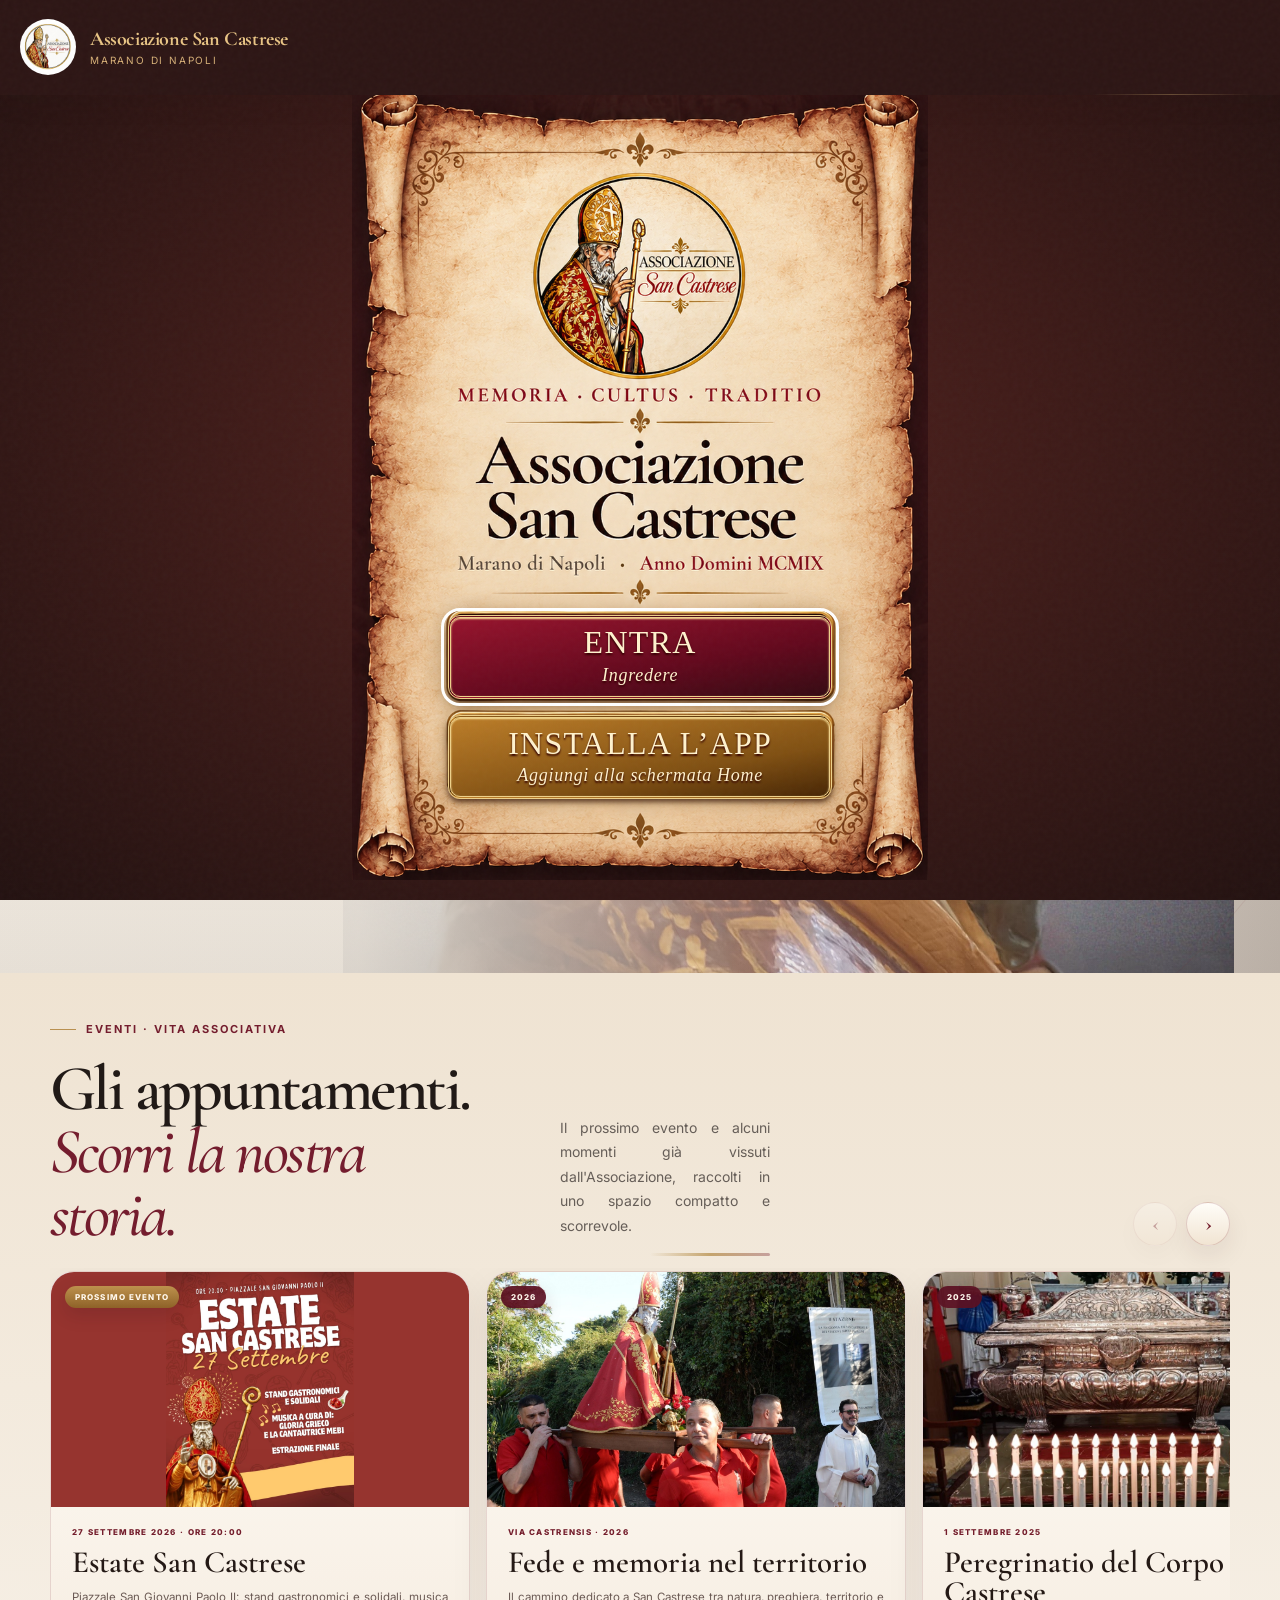
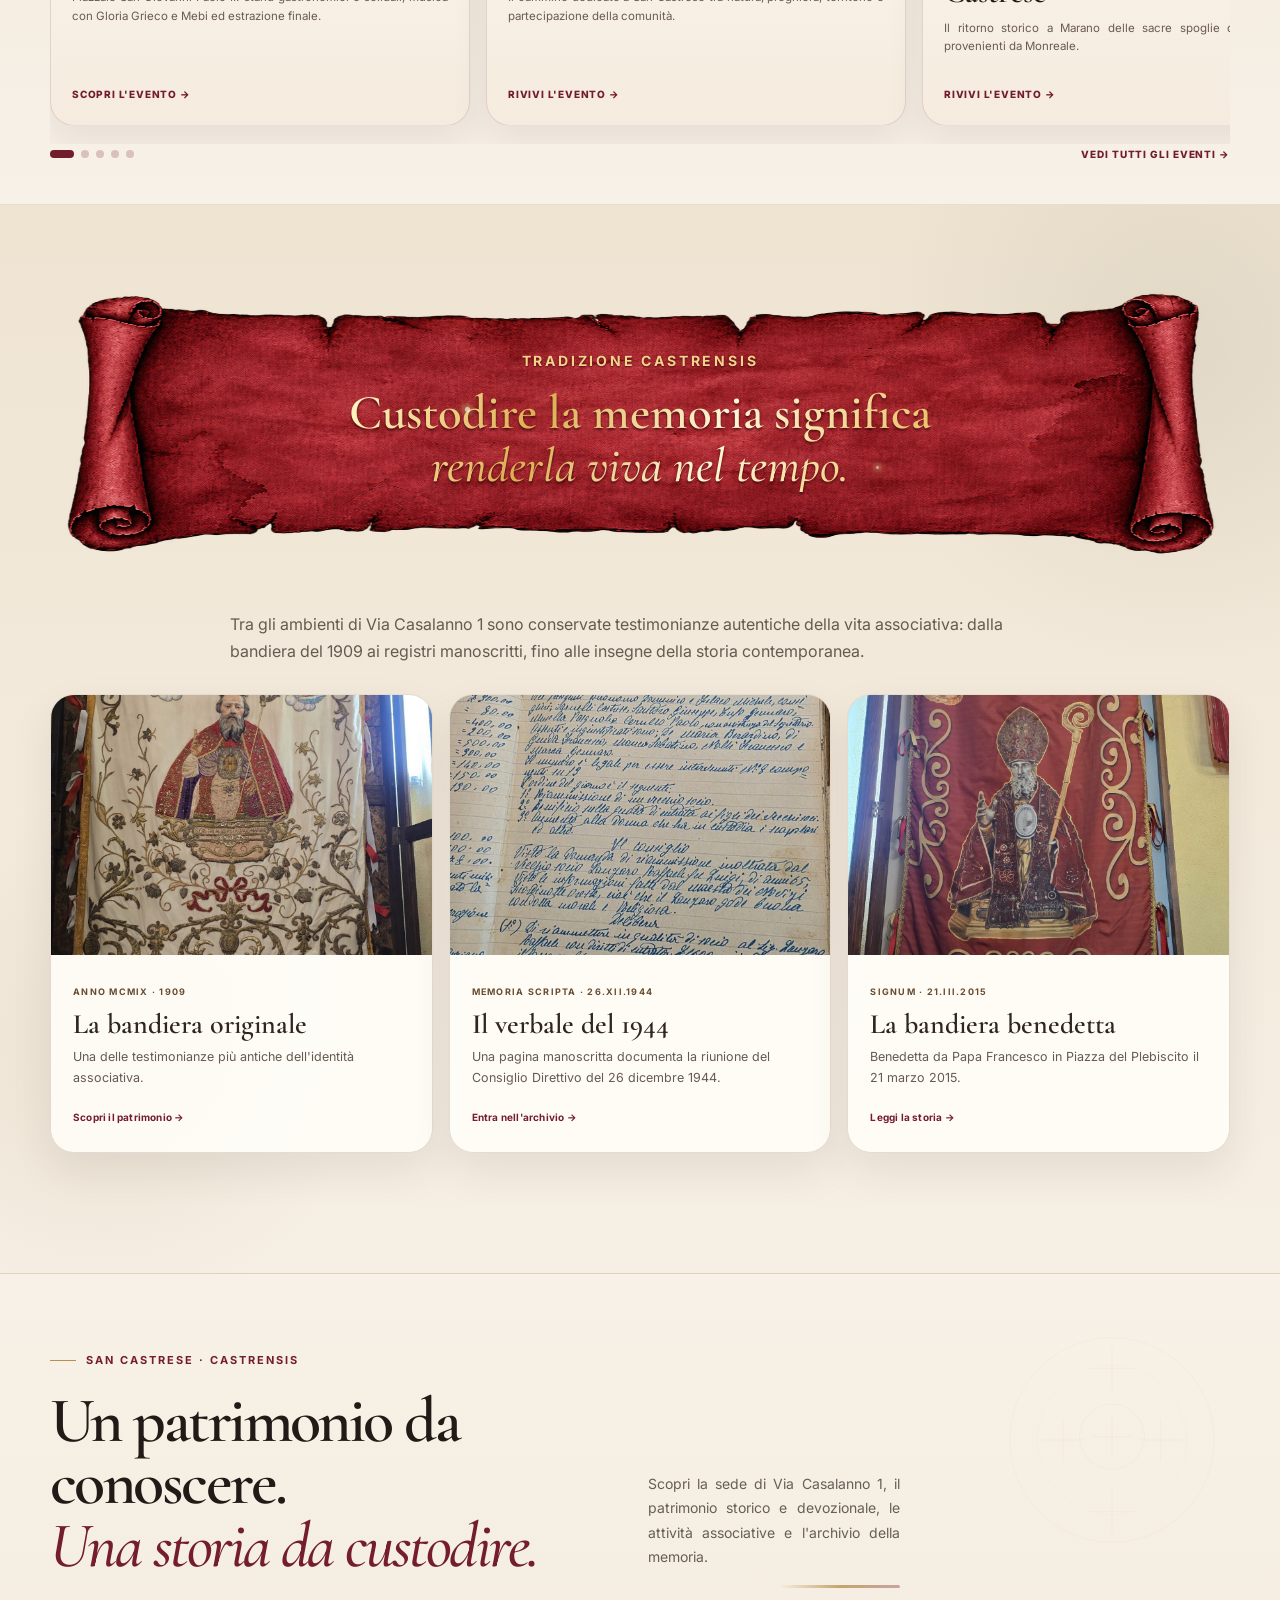
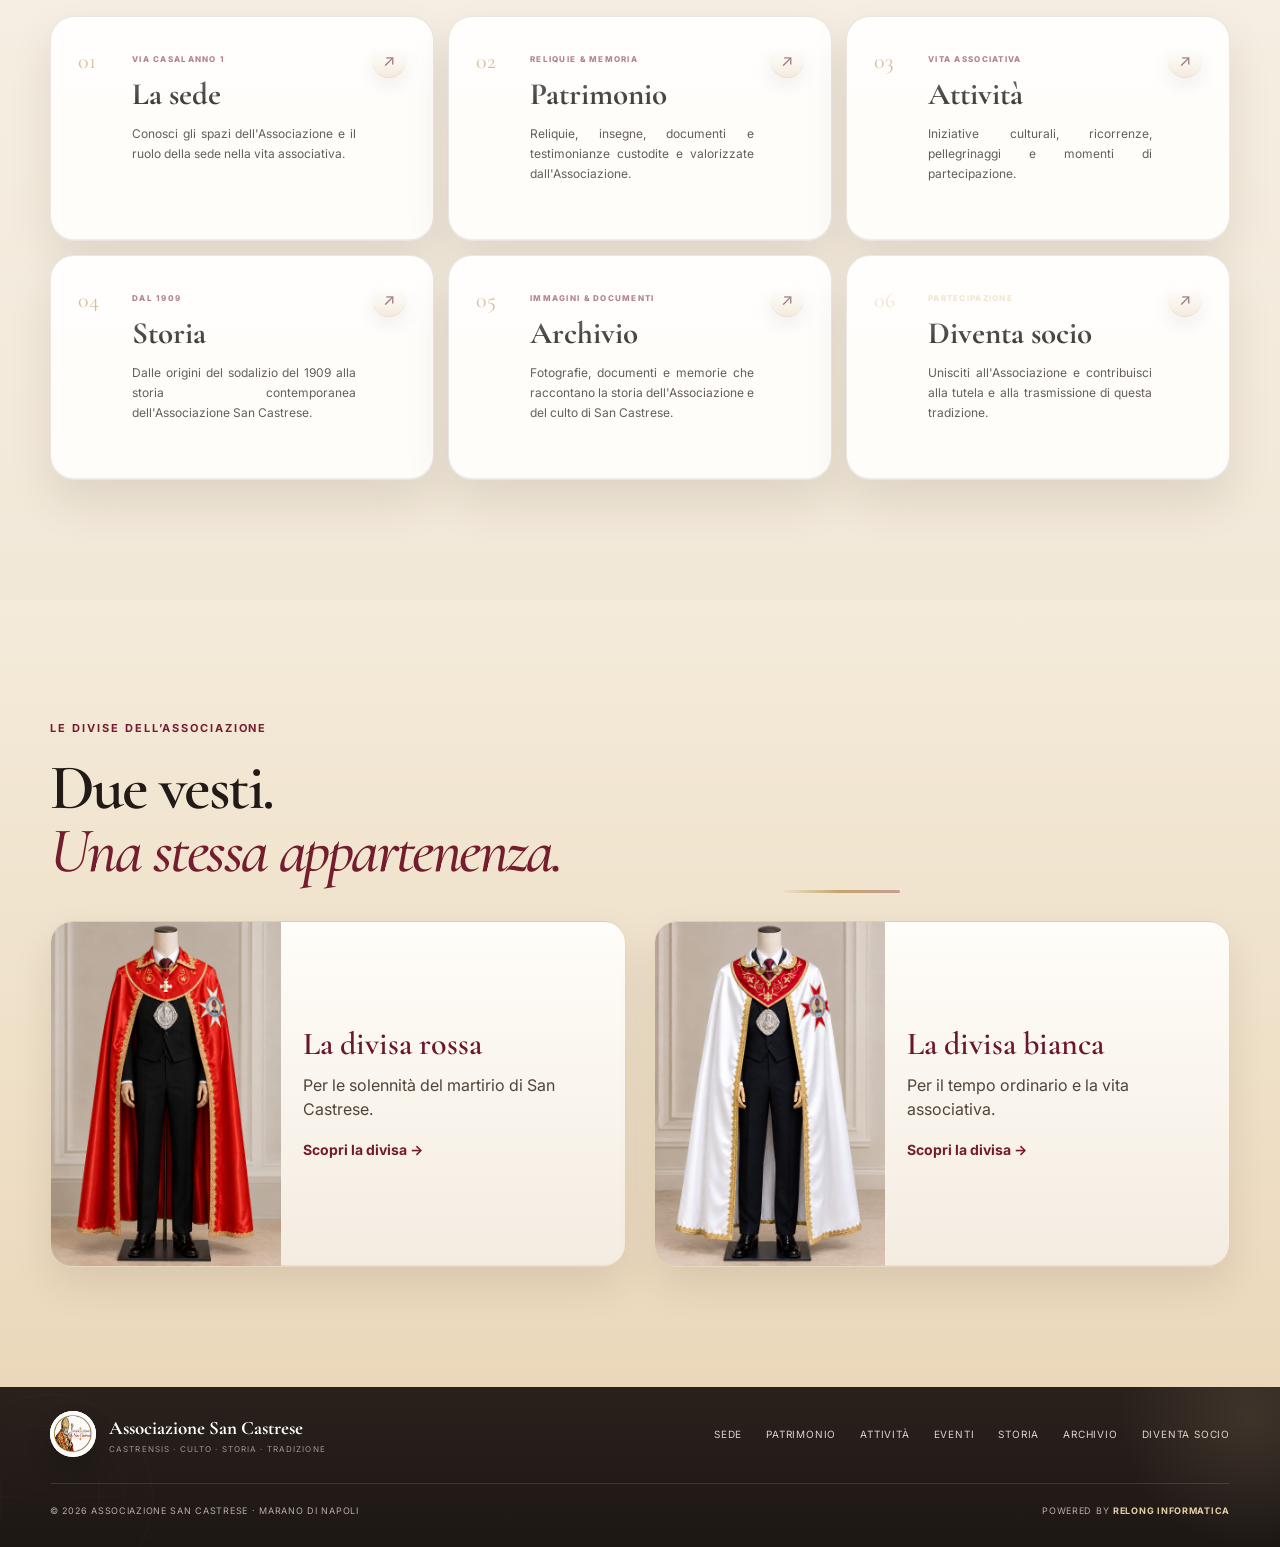
==== commit 905ce1b7: "Add files via upload" ====
--- a/index.html
+++ b/index.html
@@ -39,6 +39,19 @@
   <link rel="preconnect" href="https://fonts.gstatic.com" crossorigin>
   <link href="https://fonts.googleapis.com/css2?family=Cormorant+Garamond:wght@500;600;700&family=Inter:wght@400;500;600;700&display=swap" rel="stylesheet">
   <link rel="stylesheet" href="styles-610.css?v=6.1.0" />
+<style>
+/* Home · Eventi scorrevoli */
+.home-events-section{padding:48px 0 42px;background:linear-gradient(180deg,#efe3d2 0%,#f7f1e8 100%);overflow:hidden}
+.home-events-head{display:flex;align-items:end;justify-content:space-between;gap:20px;margin-bottom:22px}.home-events-head .compact-head{margin:0;max-width:720px}.event-slider-controls{display:flex;gap:9px;flex:0 0 auto}
+.event-slider-arrow{width:44px;height:44px;border-radius:50%;border:1px solid rgba(115,28,43,.18);background:linear-gradient(180deg,#fffdf8,#f1e4d2);color:#731c2b;font:600 24px/1 "Cormorant Garamond",serif;display:grid;place-items:center;cursor:pointer;box-shadow:0 10px 24px rgba(52,28,22,.08);transition:.2s ease}.event-slider-arrow:hover{transform:translateY(-2px);border-color:rgba(115,28,43,.36)}.event-slider-arrow:disabled{opacity:.35;cursor:default;transform:none}
+.event-slider-track{display:flex;gap:16px;overflow-x:auto;scroll-snap-type:x mandatory;scroll-behavior:smooth;overscroll-behavior-x:contain;padding:3px 2px 18px;scrollbar-width:none;-ms-overflow-style:none}.event-slider-track::-webkit-scrollbar{display:none}
+.home-event-card{flex:0 0 min(420px,82vw);scroll-snap-align:start;text-decoration:none;color:inherit;overflow:hidden;border-radius:24px;background:linear-gradient(180deg,#fffdf9,#f5ebde);border:1px solid rgba(115,28,43,.14);box-shadow:0 16px 38px rgba(52,28,22,.08);transition:.28s ease;display:flex;flex-direction:column;min-height:455px}.home-event-card:hover{transform:translateY(-4px);box-shadow:0 24px 54px rgba(52,28,22,.13);border-color:rgba(115,28,43,.28)}
+.home-event-card figure{position:relative;margin:0;height:235px;overflow:hidden;background:#43131f}.home-event-card img{width:100%;height:100%;object-fit:cover;display:block;transition:transform .45s ease}.home-event-card:hover img{transform:scale(1.025)}.home-event-card.is-poster figure{background:linear-gradient(135deg,#792235,#42111b)}.home-event-card.is-poster img{object-fit:contain;background:#96342f}
+.home-event-status{position:absolute;left:14px;top:14px;z-index:1;padding:7px 10px;border-radius:999px;background:rgba(92,17,34,.92);color:#fff8ec;font:800 8px/1 Inter,sans-serif;letter-spacing:.14em;text-transform:uppercase;box-shadow:0 7px 18px rgba(57,14,26,.18)}.home-event-status.gold{background:linear-gradient(180deg,#bd914d,#8e6228)}
+.home-event-copy{padding:21px 21px 23px;display:flex;flex-direction:column;flex:1}.home-event-copy small{font:800 8px/1.2 Inter,sans-serif;letter-spacing:.16em;text-transform:uppercase;color:#731c2b;margin-bottom:9px}.home-event-copy strong{display:block;font:600 31px/.98 "Cormorant Garamond",serif;color:#241915}.home-event-copy p{margin:11px 0 16px;color:#6b5a54;font-size:11.5px;line-height:1.62;display:-webkit-box;-webkit-line-clamp:3;-webkit-box-orient:vertical;overflow:hidden}.home-event-link{margin-top:auto;color:#731c2b;font-size:10px;font-weight:800;letter-spacing:.08em;text-transform:uppercase}
+.event-slider-footer{display:flex;align-items:center;justify-content:space-between;gap:16px;margin-top:2px}.event-slider-dots{display:flex;gap:7px;align-items:center}.event-slider-dot{width:8px;height:8px;border:0;padding:0;border-radius:50%;background:rgba(115,28,43,.22);cursor:pointer;transition:.2s ease}.event-slider-dot.active{width:24px;border-radius:999px;background:#731c2b}.event-slider-all{font-size:10px;font-weight:800;letter-spacing:.09em;text-transform:uppercase;color:#731c2b;text-decoration:none}.event-slider-all:hover{text-decoration:underline}
+@media(max-width:680px){.home-events-section{padding:40px 0 36px}.home-events-head{align-items:center;margin-bottom:17px}.event-slider-controls{display:none}.home-event-card{flex-basis:86vw;max-width:385px;min-height:420px;border-radius:20px}.home-event-card figure{height:218px}.home-event-copy{padding:18px 18px 20px}.home-event-copy strong{font-size:28px}.event-slider-track{gap:12px;padding-bottom:15px}}
+</style>
 </head>
 <body>
   <div class="audio-entry" id="audio-entry" role="dialog" aria-modal="true" aria-label="Ingresso al sito">
@@ -61,6 +74,7 @@
         <a href="sede.html">La sede</a>
         <a href="patrimonio.html">Patrimonio</a>
         <a href="attivita.html">Attività</a>
+        <a href="eventi.html">Eventi</a>
         <a href="storia.html">Storia</a>
         <a href="archivio.html">Archivio</a>
         <a href="partecipa.html" class="nav-cta">Diventa socio</a>
@@ -80,23 +94,24 @@
       </div>
     </section>
 
-
-    <section class="community-agenda section" id="appuntamenti" aria-labelledby="agenda-title">
+    <section class="home-events-section" id="eventi-home" aria-labelledby="home-events-title">
       <div class="container">
-        <div class="compact-head agenda-heading reveal"><span class="eyebrow">Il calendario della comunità</span><h2 id="agenda-title">Appuntamenti<br><em>e cronaca.</em></h2><p>Le prossime occasioni per ritrovarci e la cronologia degli appuntamenti dedicati a San Castrese.</p></div>
-        <div class="agenda-group" id="agenda-upcoming"><h3 class="agenda-group-title">In programma</h3><div class="agenda-list">
-          <!-- Nuovi appuntamenti: duplicare un articolo agenda-card e aggiornare data-event-date (AAAA-MM-GG), testi e locandina. -->
-          <article class="agenda-card reveal" data-event-date="2026-09-19" id="evento-via-castrensis-2026">
-            <a class="agenda-poster" href="assets/events/2026/via-castrensis-19-settembre.jpg" data-agenda-poster aria-label="Ingrandisci la locandina di Via Castrensis"><img src="assets/events/2026/via-castrensis-19-settembre.jpg" alt="Locandina: escursione e preghiera in onore di San Castrese, sabato 19 settembre, ritrovo Masseria di Foragnano ore 16:00" width="960" height="1105" loading="lazy"><span aria-hidden="true">Ingrandisci locandina</span></a>
-            <div class="agenda-copy"><span class="agenda-status">In programma</span><time datetime="2026-09-19T16:00:00+02:00">Sabato 19 settembre 2026 · ore 16:00</time><h3>Via Castrensis</h3><p class="agenda-subtitle">Escursione e preghiera in onore di San Castrese</p><p>Un incontro nel verde del Bosco della Salandra per celebrare insieme la vita di San Castrese, tra natura e preghiera.</p><dl><div><dt>Ritrovo</dt><dd>Masseria di Foragnano, ore 16:00</dd></div><div><dt>Percorso</dt><dd>Bosco della Salandra</dd></div><div><dt>Insieme a</dt><dd>Associazione San Castrese e Salandra Lovers</dd></div></dl><a class="agenda-link" href="assets/events/2026/via-castrensis-19-settembre.jpg" data-agenda-poster>Leggi la locandina →</a></div>
-          </article>
-        </div></div>
-        <div class="agenda-group agenda-history" id="agenda-past"><h3 class="agenda-group-title">Eventi passati</h3><div class="agenda-list">
-          <article class="agenda-card reveal" data-event-date="2026-09-01" id="evento-sbarco-2026">
-            <a class="agenda-poster" href="assets/events/2026/programma-san-castrese-settembre.jpg" data-agenda-poster aria-label="Ingrandisci il programma della Festa dello Sbarco"><img src="assets/events/2026/programma-san-castrese-settembre.jpg" alt="Programma parrocchiale di settembre 2026 con la Festa dello Sbarco di San Castrese del 1° settembre" width="1344" height="1881" loading="lazy"><span aria-hidden="true">Ingrandisci programma</span></a>
-            <div class="agenda-copy"><span class="agenda-status">In cronologia</span><time datetime="2026-09-01">Martedì 1 settembre 2026</time><h3>Festa dello Sbarco di San Castrese</h3><p class="agenda-subtitle">Memoria dello Sbarco sui lidi campani</p><p>L’appuntamento del 1° settembre nel programma della Parrocchia San Castrese di Marano di Napoli, dedicato alla memoria dello Sbarco e all’avvio dell’anno pastorale 2026/2027.</p><dl><div><dt>Ore 18:00</dt><dd>Avvio dell’anno pastorale e Santo Rosario</dd></div><div><dt>Ore 18:30</dt><dd>Commemorazione dello Sbarco di San Castrese</dd></div><div><dt>Ore 19:00</dt><dd>Solenne Celebrazione Eucaristica, seguita dalla processione del Santo Patrono</dd></div></dl><a class="agenda-link" href="assets/events/2026/programma-san-castrese-settembre.jpg" data-agenda-poster>Leggi il programma di settembre →</a></div>
-          </article>
-        </div></div>
+        <div class="home-events-head">
+          <div class="compact-head reveal">
+            <span class="eyebrow"><i></i>Eventi · Vita associativa</span>
+            <h2 id="home-events-title">Gli appuntamenti.<br><em>Scorri la nostra storia.</em></h2>
+            <p>Il prossimo evento e alcuni momenti già vissuti dall'Associazione, raccolti in uno spazio compatto e scorrevole.</p>
+          </div>
+          <div class="event-slider-controls" aria-label="Controlli eventi"><button class="event-slider-arrow" id="events-prev" type="button" aria-label="Evento precedente">‹</button><button class="event-slider-arrow" id="events-next" type="button" aria-label="Evento successivo">›</button></div>
+        </div>
+        <div class="event-slider-track" id="events-track" tabindex="0" aria-label="Eventi dell'Associazione">
+          <a class="home-event-card is-poster" href="estate-san-castrese-2026.html"><figure><span class="home-event-status gold">Prossimo evento</span><img src="assets/events/estate-san-castrese-2026/locandina-estate-san-castrese-2026.jpg" alt="Locandina Estate San Castrese, domenica 27 settembre 2026" loading="eager"></figure><div class="home-event-copy"><small>27 settembre 2026 · ore 20:00</small><strong>Estate San Castrese</strong><p>Piazzale San Giovanni Paolo II: stand gastronomici e solidali, musica con Gloria Grieco e Mebi ed estrazione finale.</p><span class="home-event-link">Scopri l'evento →</span></div></a>
+          <a class="home-event-card" href="via-castrensis-2026.html"><figure><span class="home-event-status">2026</span><img src="assets/events/via-castrensis-2026/via-castrensis-03.jpg" alt="Via Castrensis 2026" loading="lazy"></figure><div class="home-event-copy"><small>Via Castrensis · 2026</small><strong>Fede e memoria nel territorio</strong><p>Il cammino dedicato a San Castrese tra natura, preghiera, territorio e partecipazione della comunità.</p><span class="home-event-link">Rivivi l'evento →</span></div></a>
+          <a class="home-event-card" href="urna-2025.html"><figure><span class="home-event-status">2025</span><img src="assets/events/urna-2025/urna-candele-frontale.jpg" alt="Peregrinatio del Corpo di San Castrese 2025" loading="lazy"></figure><div class="home-event-copy"><small>1 settembre 2025</small><strong>Peregrinatio del Corpo di San Castrese</strong><p>Il ritorno storico a Marano delle sacre spoglie di San Castrese provenienti da Monreale.</p><span class="home-event-link">Rivivi l'evento →</span></div></a>
+          <a class="home-event-card" href="pasqua.html"><figure><span class="home-event-status">Tempus Passionis</span><img src="assets/events/pasqua/allestimento-passione.jpg" alt="Via Crucis e Pasqua nell'Associazione San Castrese" loading="lazy"></figure><div class="home-event-copy"><small>Via Crucis · Pasqua</small><strong>Tempo della Passione</strong><p>Raccoglimento, segni della Passione e momenti di preghiera vissuti insieme nella sede dell'Associazione.</p><span class="home-event-link">Rivivi l'evento →</span></div></a>
+          <a class="home-event-card" href="natale.html"><figure><span class="home-event-status">Adventus</span><img src="assets/events/natale/presepe-sede.jpg" alt="Natale nella sede dell'Associazione San Castrese" loading="lazy"></figure><div class="home-event-copy"><small>Natale in Associazione</small><strong>Presepe, preghiera e comunità</strong><p>I momenti del Natale vissuti nella sede tra tradizione, benedizione del presepe e vita associativa.</p><span class="home-event-link">Rivivi l'evento →</span></div></a>
+        </div>
+        <div class="event-slider-footer"><div class="event-slider-dots" id="events-dots" aria-label="Seleziona evento"></div><a class="event-slider-all" href="eventi.html">Vedi tutti gli eventi →</a></div>
       </div>
     </section>
 
@@ -147,7 +162,7 @@
         <div><strong>Associazione San Castrese</strong><small>Castrensis · Culto · Storia · Tradizione</small></div>
       </div>
       <nav aria-label="Link footer">
-        <a href="sede.html">Sede</a><a href="patrimonio.html">Patrimonio</a><a href="attivita.html">Attività</a><a href="storia.html">Storia</a><a href="archivio.html">Archivio</a><a href="partecipa.html">Diventa socio</a>
+        <a href="sede.html">Sede</a><a href="patrimonio.html">Patrimonio</a><a href="attivita.html">Attività</a><a href="eventi.html">Eventi</a><a href="storia.html">Storia</a><a href="archivio.html">Archivio</a><a href="partecipa.html">Diventa socio</a>
       </nav>
     </div>
     <div class="container footer-bottom">
@@ -160,6 +175,8 @@
     <div class="lightbox-image" id="lightbox-image"></div>
     <div class="lightbox-caption"><small id="lightbox-year"></small><strong id="lightbox-title"></strong><span>Archivio fotografico</span></div>
   </dialog>
+<script>
+(()=>{const track=document.getElementById('events-track');if(!track)return;const cards=[...track.querySelectorAll('.home-event-card')],prev=document.getElementById('events-prev'),next=document.getElementById('events-next'),dots=document.getElementById('events-dots');const buttons=cards.map((card,index)=>{const b=document.createElement('button');b.type='button';b.className='event-slider-dot'+(index===0?' active':'');b.setAttribute('aria-label','Vai all evento '+(index+1));b.addEventListener('click',()=>card.scrollIntoView({behavior:'smooth',block:'nearest',inline:'start'}));dots.appendChild(b);return b;});const currentIndex=()=>{const left=track.scrollLeft;let best=0,distance=Infinity;cards.forEach((card,i)=>{const d=Math.abs(card.offsetLeft-track.offsetLeft-left);if(d<distance){distance=d;best=i;}});return best;};const update=()=>{const i=currentIndex();buttons.forEach((b,n)=>b.classList.toggle('active',n===i));if(prev)prev.disabled=i===0;if(next)next.disabled=i===cards.length-1;};const go=delta=>{const i=Math.max(0,Math.min(cards.length-1,currentIndex()+delta));cards[i].scrollIntoView({behavior:'smooth',block:'nearest',inline:'start'});};prev?.addEventListener('click',()=>go(-1));next?.addEventListener('click',()=>go(1));track.addEventListener('scroll',()=>requestAnimationFrame(update),{passive:true});window.addEventListener('resize',update);update();})();
+</script>
   <script src="script-600.js?v=6.1.0"></script>
-  <script src="appuntamenti.js?v=6.1.0"></script>
 </body></html>
